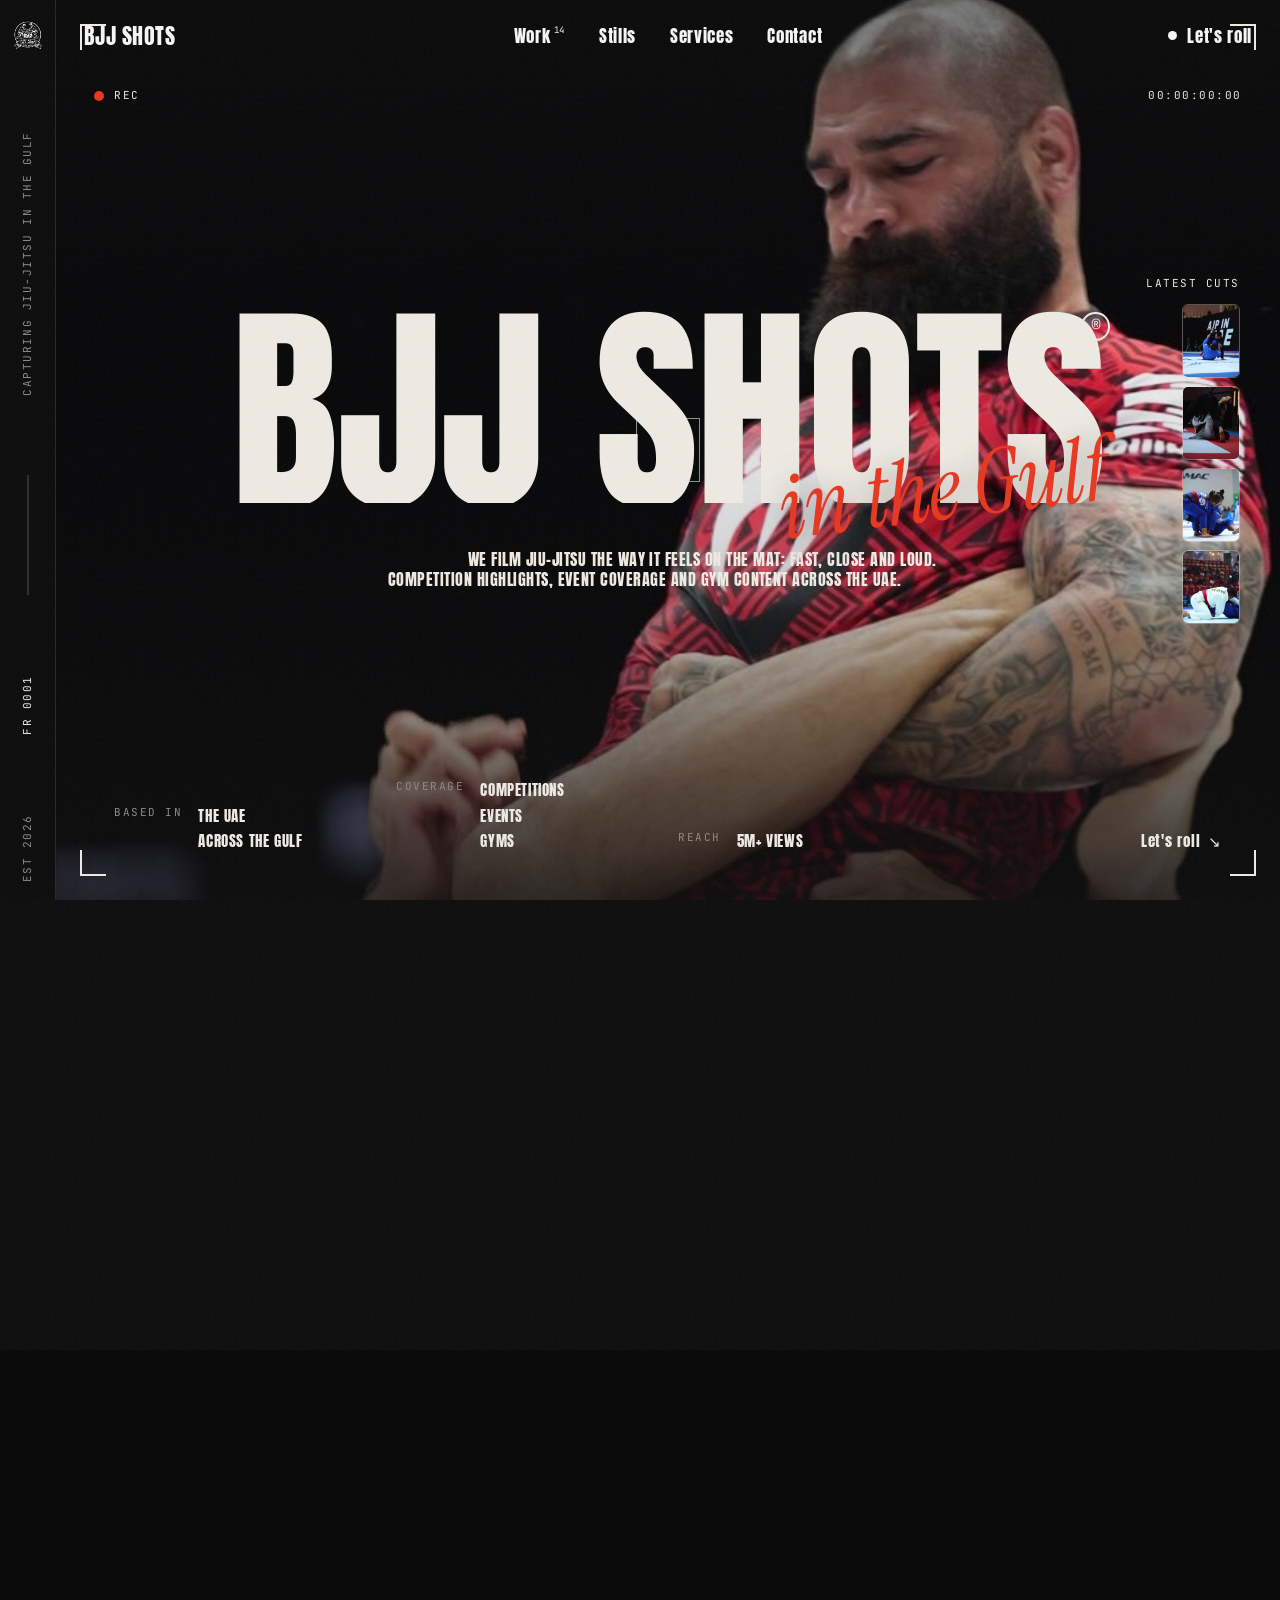
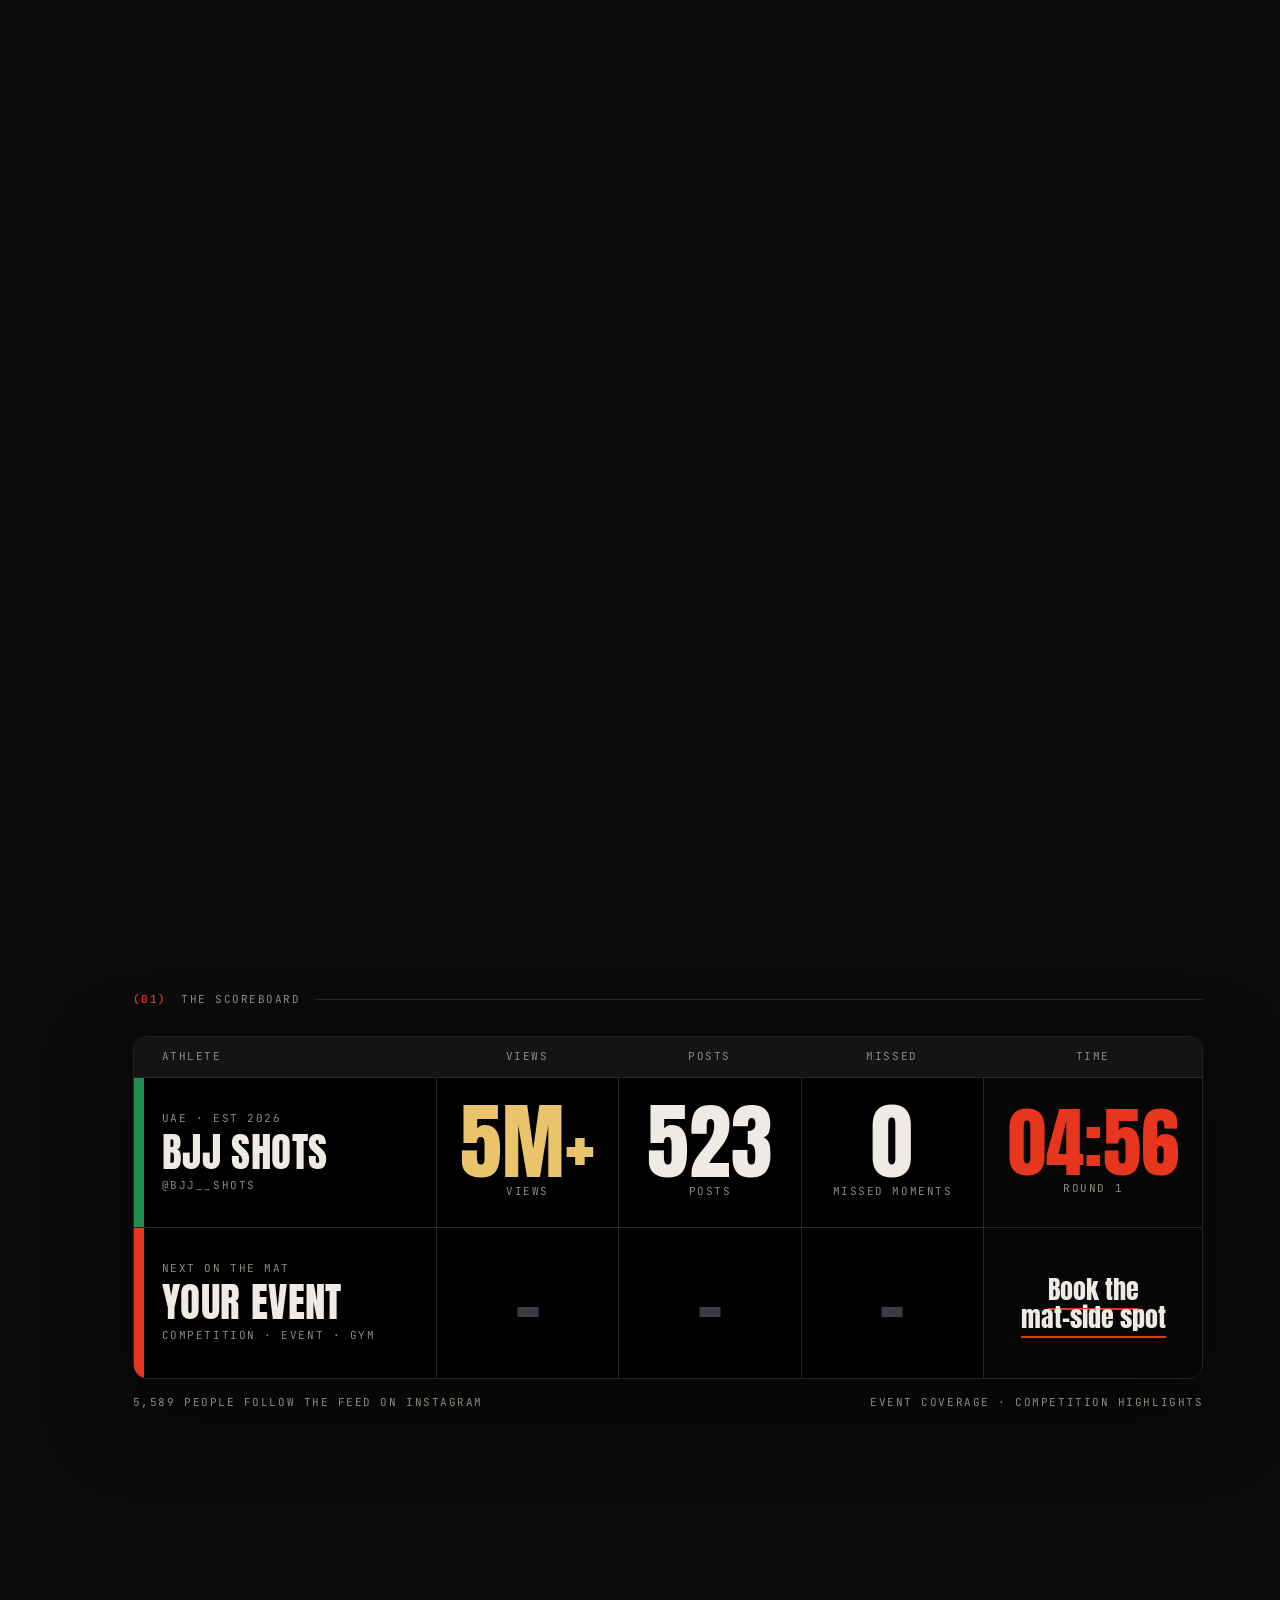
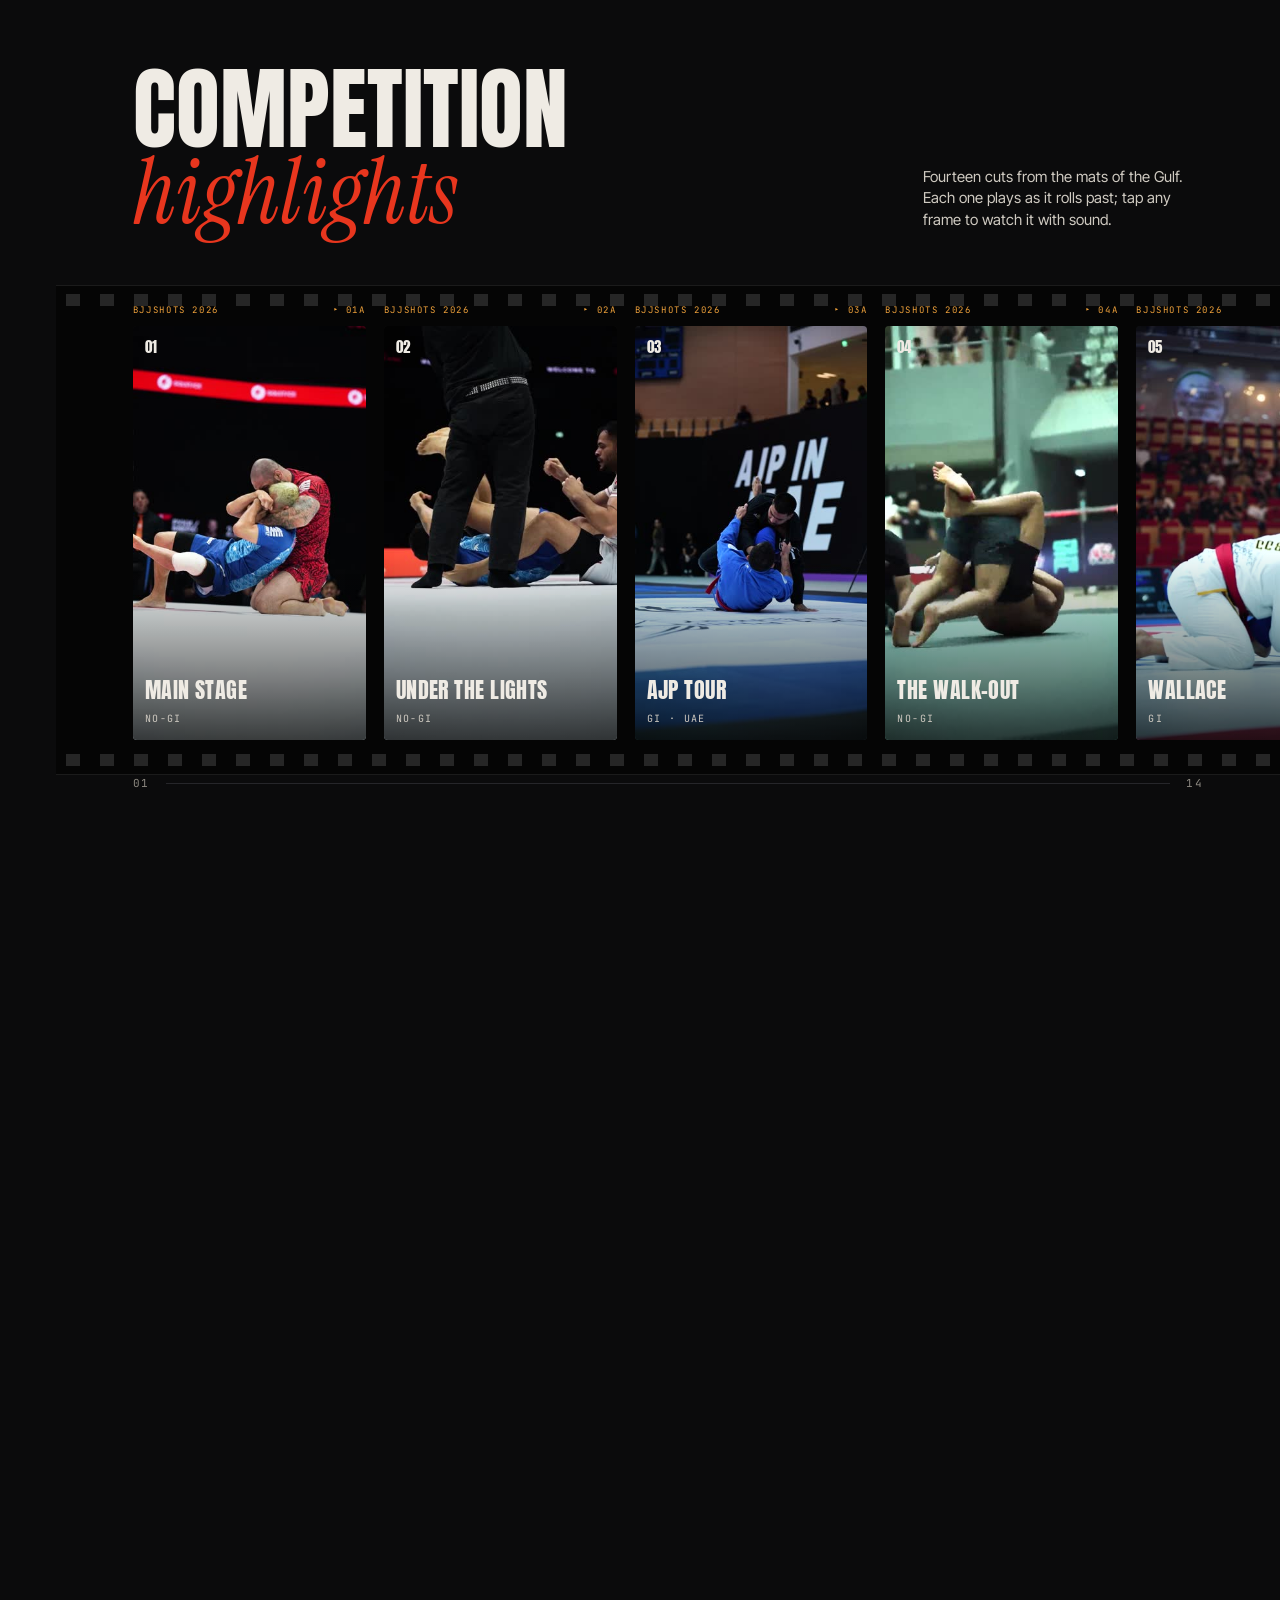
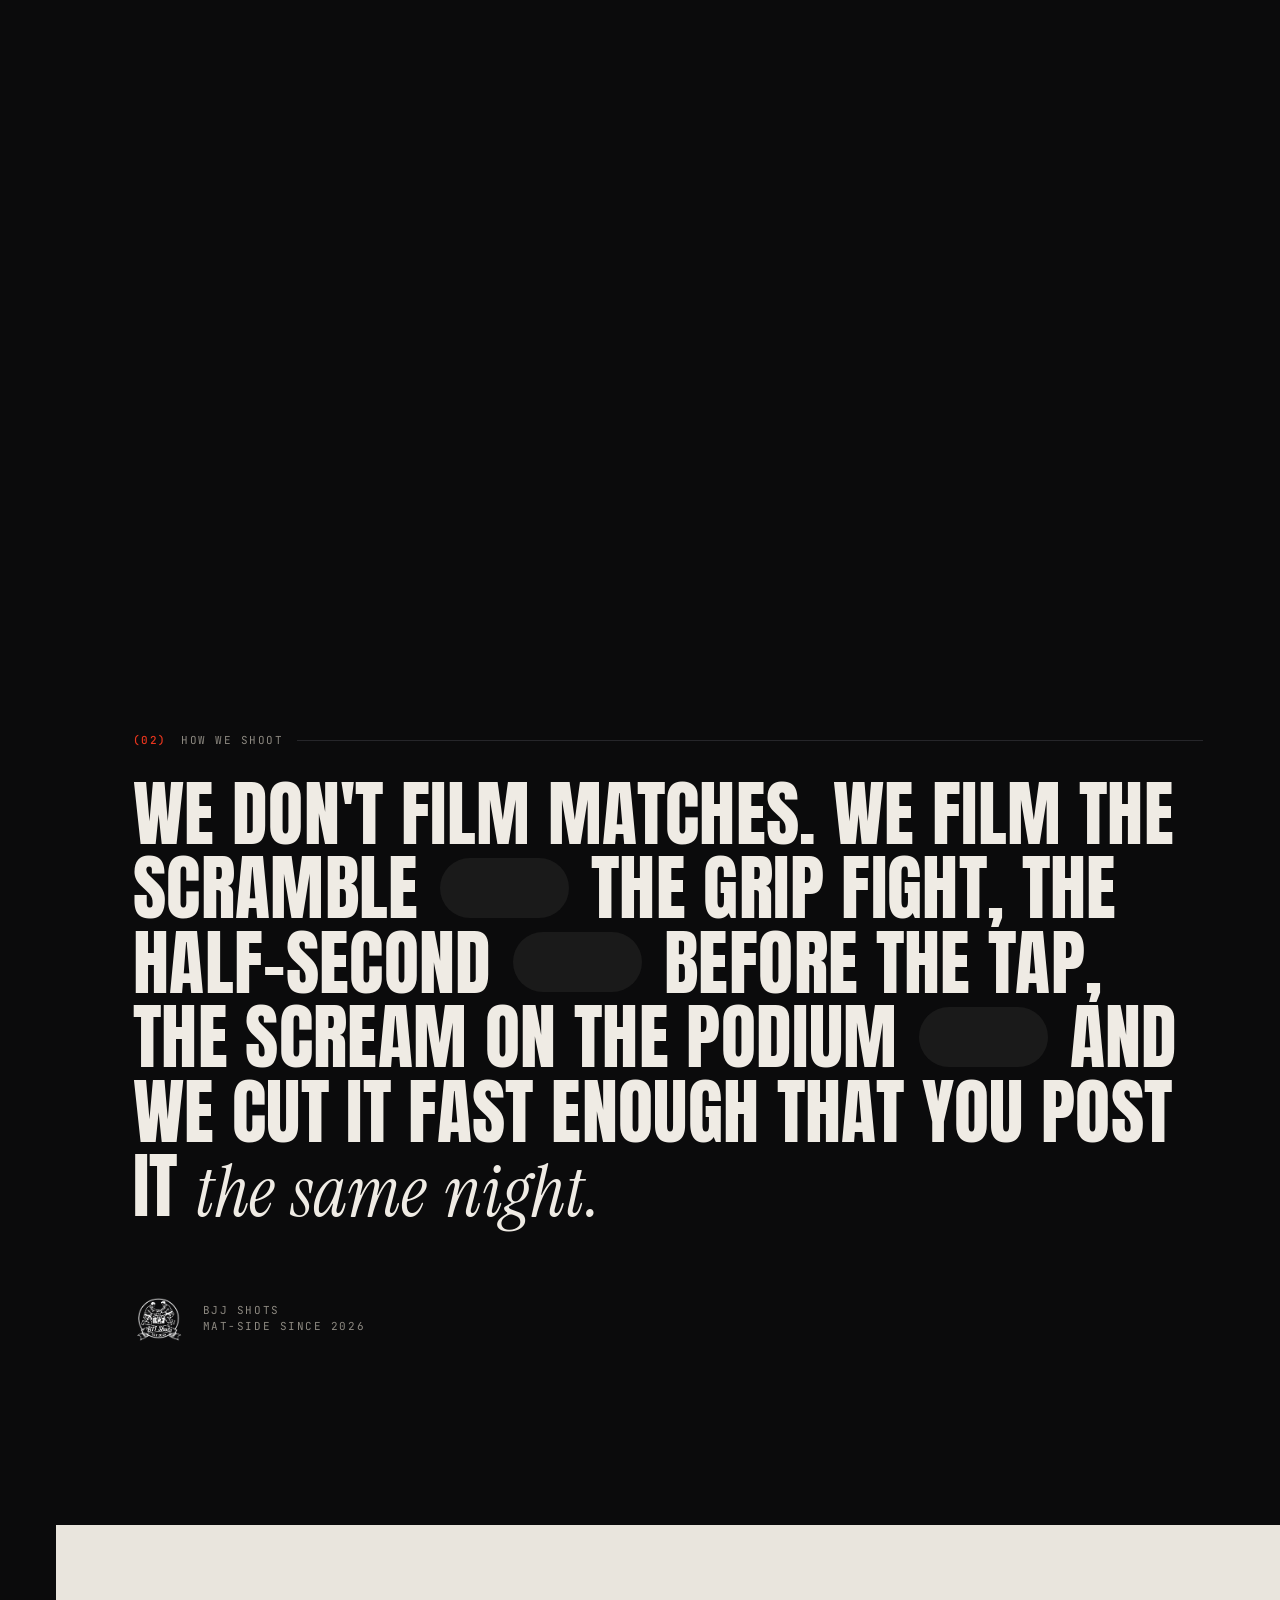
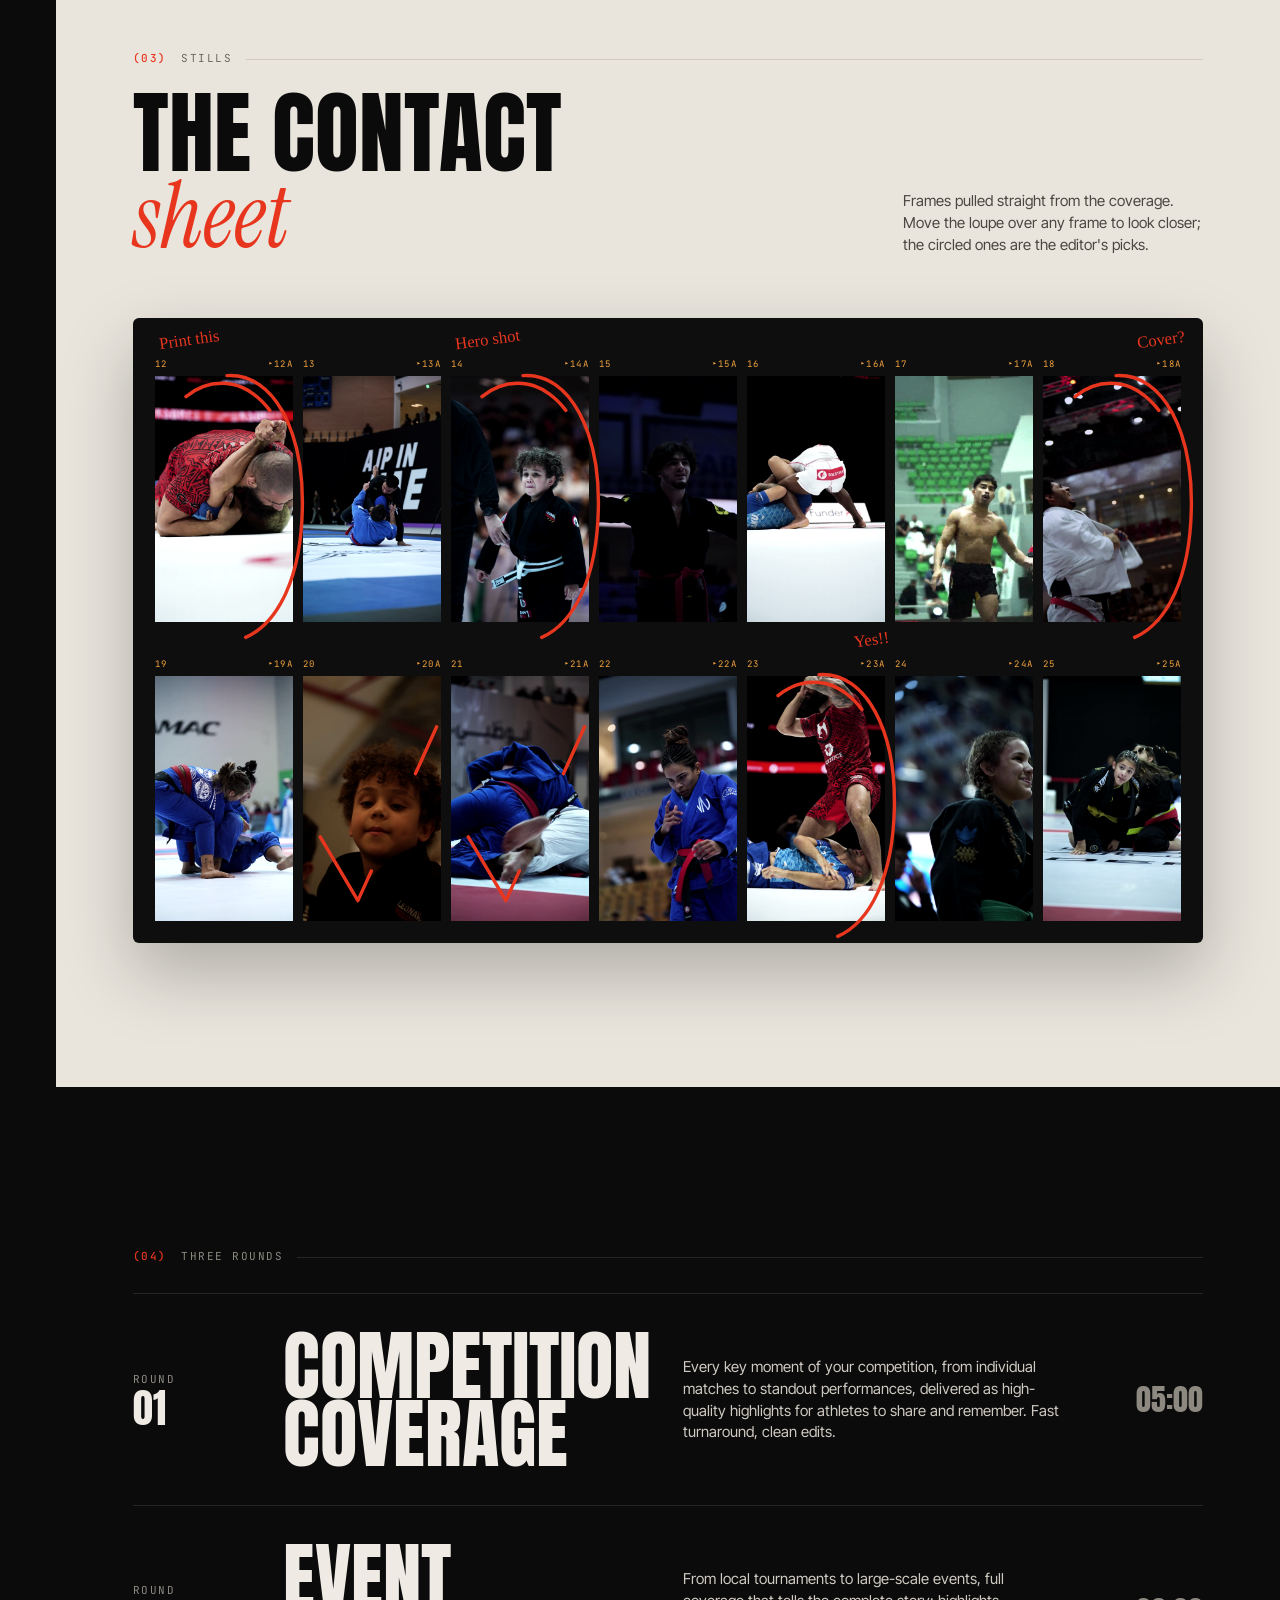
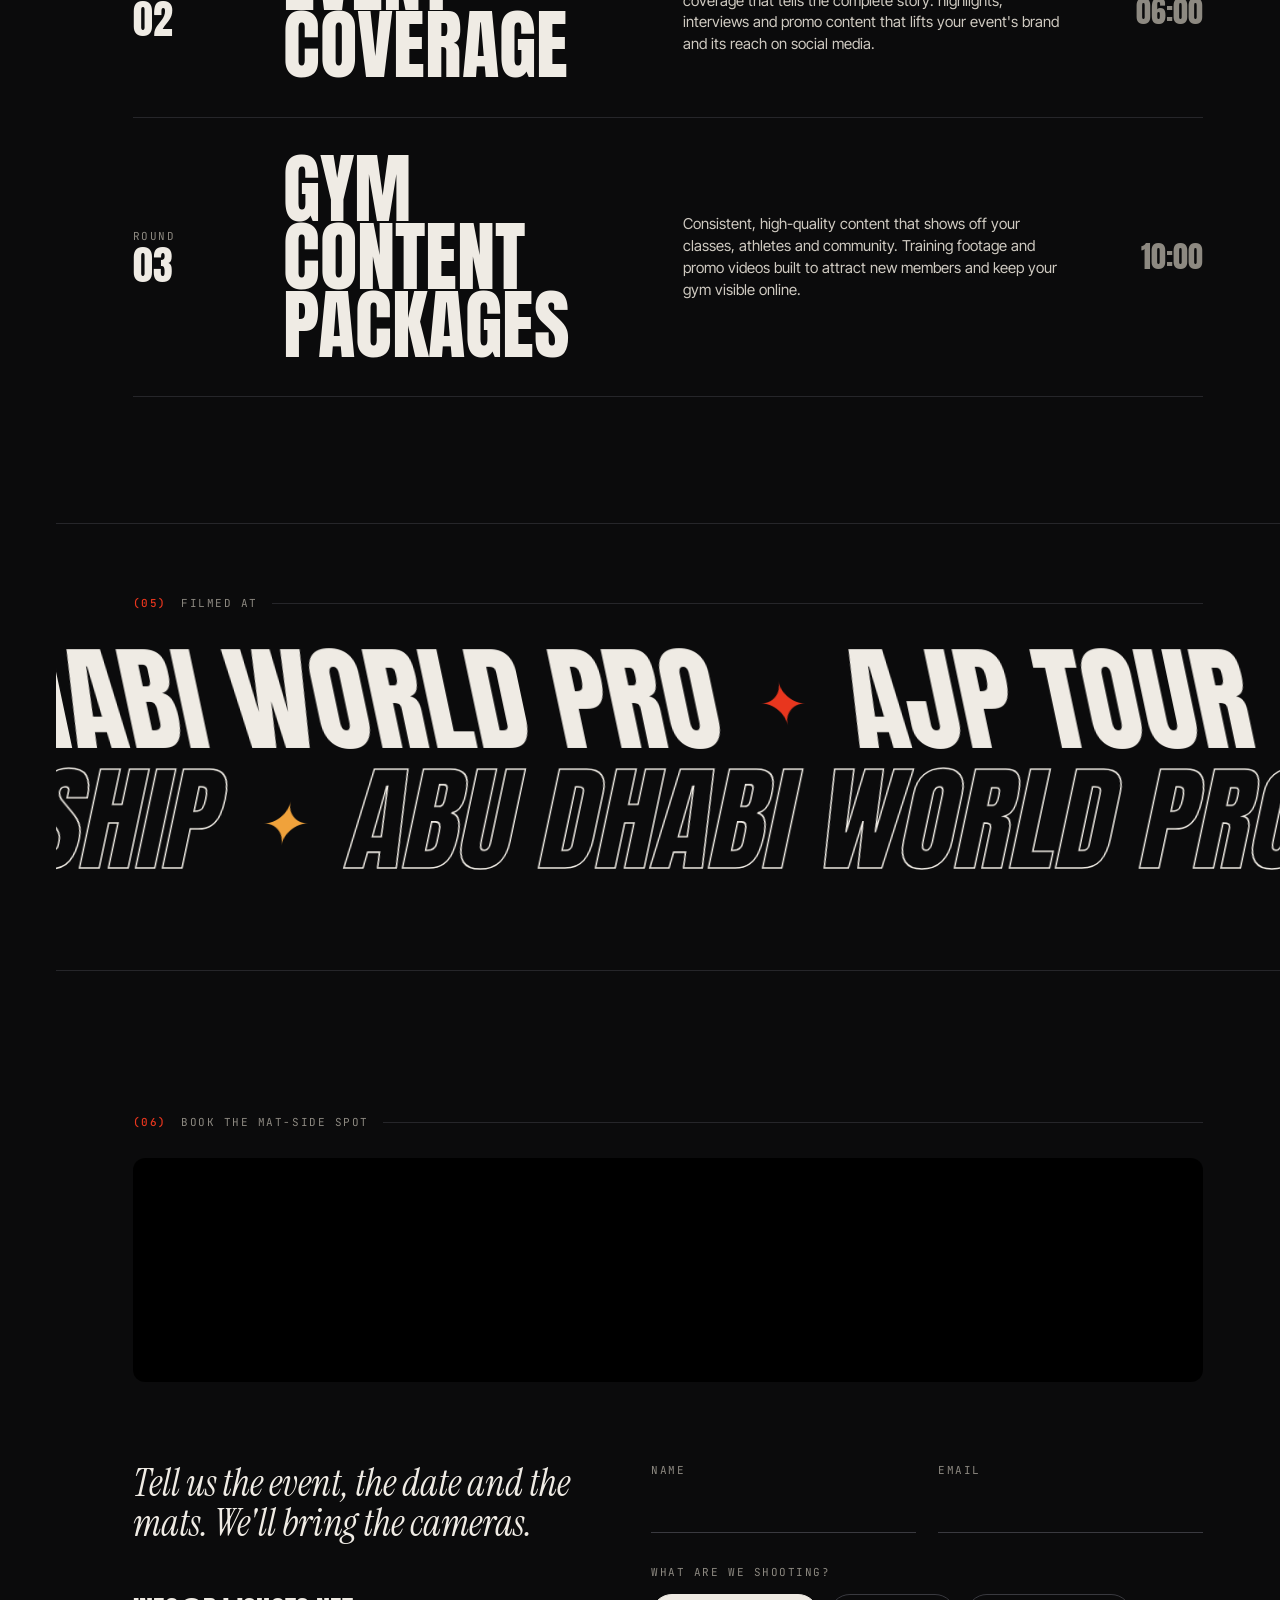
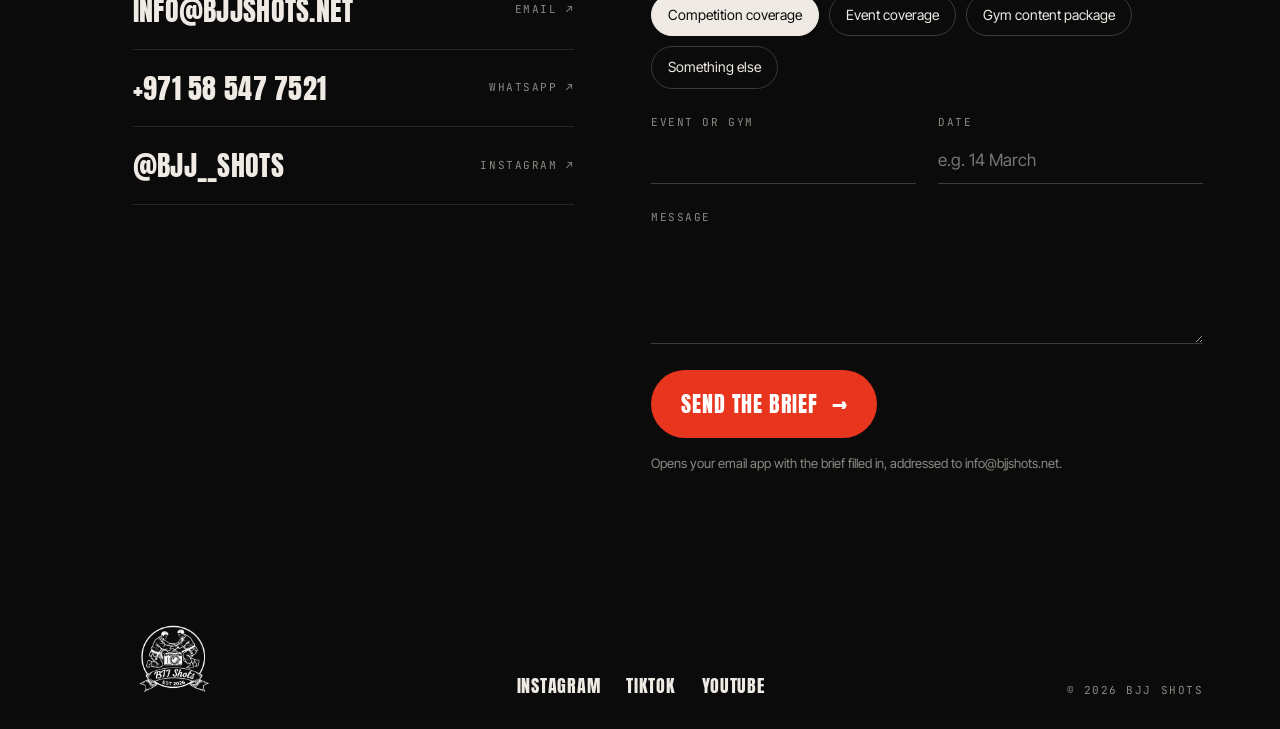
==== index.html @ 833c281d "BJJ Shots site" ====
<!doctype html>
<html lang="en">
<head>
<meta charset="utf-8">
<meta name="viewport" content="width=device-width, initial-scale=1">
<title>BJJ Shots | Jiu-Jitsu Film & Photo in the Gulf</title>
<meta name="description" content="BJJ Shots films and photographs Jiu-Jitsu across the Gulf: competition highlights, event coverage and gym content, cut fast and built for the feed.">
<link rel="icon" href="logo.png">
<link rel="preconnect" href="https://fonts.googleapis.com">
<link rel="preconnect" href="https://fonts.gstatic.com" crossorigin>
<link href="https://fonts.googleapis.com/css2?family=Anton&family=Instrument+Serif:ital@0;1&family=Inter+Tight:wght@400;500;600&family=JetBrains+Mono:wght@400;500&family=Permanent+Marker&display=swap" rel="stylesheet">
<link rel="preload" as="image" href="media/hero-wide.jpg">
<style>
:root{
  --ink:#0B0B0C; --ink2:#141416; --line:#26262A; --paper:#EFEBE4; --mute:#8D8981;
  --red:#E8361E; --edge:#F0A23B; --gold:#E9C46A;
  --display:'Anton',Impact,sans-serif; --serif:'Instrument Serif',Georgia,serif;
  --body:'Inter Tight',system-ui,sans-serif; --mono:'JetBrains Mono',ui-monospace,monospace; --marker:'Permanent Marker',cursive;
  --rail:56px;
}
*{box-sizing:border-box;margin:0;padding:0}
html{background:var(--ink);color:var(--paper);-webkit-text-size-adjust:100%}
body{font-family:var(--body);background:var(--ink);overflow-x:hidden;line-height:1.45}
a{color:inherit;text-decoration:none}
button{font:inherit;color:inherit;background:none;border:0;cursor:pointer;text-align:left}
img,video{display:block;max-width:100%}
::selection{background:var(--red);color:#fff}
.mono{font-family:var(--mono);font-size:11px;letter-spacing:.14em;text-transform:uppercase}

/* ---------- loader: an aperture opening ---------- */
#loader{position:fixed;inset:0;z-index:100;background:var(--ink);display:grid;place-items:center;pointer-events:none}
#loader .iris{width:120px;height:120px}
#loader .iris path{fill:none;stroke:var(--paper);stroke-width:1.4}
#loader .count{position:absolute;bottom:32px;left:32px;font-family:var(--display);font-size:clamp(64px,12vw,160px);line-height:.8}
#loader .lbl{position:absolute;bottom:40px;right:32px}
#loader.open{clip-path:circle(0% at 50% 50%);transition:clip-path 1s cubic-bezier(.7,0,.2,1) .1s}
#loader.gone{display:none}

/* ---------- chrome: grain, rail, nav, cursor ---------- */
.grain{position:fixed;inset:-50%;z-index:90;pointer-events:none;opacity:.07;
  background-image:url("data:image/svg+xml,%3Csvg xmlns='http://www.w3.org/2000/svg' width='160' height='160'%3E%3Cfilter id='n'%3E%3CfeTurbulence type='fractalNoise' baseFrequency='.9' numOctaves='3' stitchTiles='stitch'/%3E%3C/filter%3E%3Crect width='100%25' height='100%25' filter='url(%23n)'/%3E%3C/svg%3E");
  animation:grain 1s steps(6) infinite}
@keyframes grain{0%{transform:translate(0,0)}20%{transform:translate(-4%,3%)}40%{transform:translate(3%,-5%)}60%{transform:translate(-6%,-2%)}80%{transform:translate(5%,4%)}100%{transform:translate(0,0)}}
.rail{position:fixed;left:0;top:0;bottom:0;width:var(--rail);z-index:60;border-right:1px solid rgba(239,235,228,.12);background:rgba(11,11,12,.55);backdrop-filter:blur(10px);-webkit-backdrop-filter:blur(10px);display:flex;flex-direction:column;align-items:center;justify-content:space-between;padding:18px 0}
.rail .mark{width:34px;height:34px}
.rail .vert{writing-mode:vertical-rl;transform:rotate(180deg);white-space:nowrap;color:var(--mute)}
.rail .meter{width:2px;height:120px;background:rgba(239,235,228,.15);position:relative;overflow:hidden}
.rail .meter i{position:absolute;left:0;top:0;width:100%;height:100%;background:var(--red);transform-origin:top;transform:scaleY(0)}
.rail .fr{color:var(--paper)}
.nav{position:fixed;top:0;left:var(--rail);right:0;z-index:55;display:grid;grid-template-columns:1fr auto 1fr;align-items:center;padding:20px 28px;mix-blend-mode:difference;color:#fff}
.nav .brand{display:flex;align-items:center;gap:10px;font-family:var(--display);font-size:22px;letter-spacing:.02em}
.nav .links{display:flex;gap:34px}
.nav .links a{font-family:var(--display);font-size:17px;letter-spacing:.04em;position:relative}
.nav .links a sup{font-family:var(--mono);font-size:9px;color:#fff;margin-left:3px;vertical-align:top}
.nav .links a::after{content:"";position:absolute;left:0;right:0;bottom:-3px;height:2px;background:#fff;transform:scaleX(0);transform-origin:right;transition:transform .35s cubic-bezier(.7,0,.2,1)}
.nav .links a:hover::after{transform:scaleX(1);transform-origin:left}
.nav .cta{justify-self:end;font-family:var(--display);font-size:17px;letter-spacing:.04em;display:flex;align-items:center;gap:10px}
.nav .cta b{width:9px;height:9px;border-radius:50%;background:#fff;animation:blink 1.2s steps(2) infinite}
@keyframes blink{50%{opacity:0}}
.cursor{position:fixed;left:0;top:0;z-index:95;pointer-events:none;width:14px;height:14px;margin:-7px 0 0 -7px;border:1.5px solid #fff;border-radius:50%;mix-blend-mode:difference;transition:width .25s,height .25s,margin .25s,background .25s,opacity .2s;display:grid;place-items:center}
.cursor span{font-family:var(--mono);font-size:10px;letter-spacing:.12em;color:#000;opacity:0;transition:opacity .2s}
.cursor.play{width:84px;height:84px;margin:-42px 0 0 -42px;background:#fff}
.cursor.play span{opacity:1}
.cursor.hide,.cursor.idle{opacity:0}
@media (pointer:coarse){.cursor{display:none}}

main{padding-left:var(--rail)}
section{position:relative}

/* ---------- 1. hero: full frame that finds its 9:16 shape ---------- */
#hero{height:270vh}
.pin{position:sticky;top:0;height:100vh;height:100svh;overflow:hidden}
.hero-media{position:absolute;inset:0;will-change:clip-path;background:#000}
.hero-media video,.hero-media img{position:absolute;inset:0;width:100%;height:100%;object-fit:cover}
.hero-media .poster{transition:opacity .6s}
.hero-media .tall{opacity:0}
.hero-media .shade{position:absolute;inset:0;background:linear-gradient(180deg,rgba(11,11,12,.55) 0%,rgba(11,11,12,.05) 35%,rgba(11,11,12,.15) 60%,rgba(11,11,12,.85) 100%)}
.hud{position:absolute;pointer-events:none;z-index:4;top:24px;left:24px;right:24px;bottom:24px}
.hud i{position:absolute;width:26px;height:26px;border:0 solid var(--paper)}
.hud i:nth-child(1){left:0;top:0;border-left-width:2px;border-top-width:2px}
.hud i:nth-child(2){right:0;top:0;border-right-width:2px;border-top-width:2px}
.hud i:nth-child(3){left:0;bottom:0;border-left-width:2px;border-bottom-width:2px}
.hud i:nth-child(4){right:0;bottom:0;border-right-width:2px;border-bottom-width:2px}
.hud .rec{position:absolute;left:14px;top:64px;display:flex;gap:10px;align-items:center;color:var(--paper)}
.hud .rec b{width:10px;height:10px;border-radius:50%;background:var(--red);animation:blink 1s steps(2) infinite}
.hud .tc{position:absolute;right:14px;top:64px;color:var(--paper)}
.hud .ratio{position:absolute;right:14px;bottom:14px;color:var(--paper);opacity:0;transition:opacity .3s}
.hud .focus{position:absolute;left:50%;top:50%;width:64px;height:64px;margin:-32px 0 0 -32px;border:1.5px solid rgba(239,235,228,.6)}
.hud .focus::before,.hud .focus::after{content:"";position:absolute;background:rgba(239,235,228,.6)}
.hud .focus::before{left:50%;top:-10px;width:1.5px;height:10px}
.hud .focus::after{top:50%;left:-10px;height:1.5px;width:10px}
.hero-copy{position:absolute;inset:0;z-index:5;display:flex;flex-direction:column;justify-content:center;align-items:center;text-align:center;padding:0 28px;will-change:transform,opacity}
.wordmark{position:relative;font-family:var(--display);font-weight:400;font-size:clamp(84px,17.5vw,300px);line-height:.82;letter-spacing:-.005em;color:var(--paper);text-transform:uppercase;white-space:nowrap}
.wordmark .clip{display:inline-block;overflow:hidden;vertical-align:top;padding-top:.04em}
.wordmark .ch{display:inline-block;transform:translateY(105%)}
.wordmark .ch.in{transform:none;transition:transform 1s cubic-bezier(.2,.8,.1,1)}
.wordmark .reg{position:absolute;top:.08em;right:-.3em;font-family:var(--mono);font-size:.075em;border:2px solid currentColor;border-radius:50%;width:1.7em;height:1.7em;display:grid;place-items:center;letter-spacing:0}
.wordmark .script{position:absolute;right:-.04em;bottom:-.34em;font-family:var(--serif);font-style:italic;font-size:.4em;color:var(--red);letter-spacing:-.01em;text-transform:none;transform:rotate(-7deg);text-shadow:0 4px 30px rgba(0,0,0,.4);line-height:1;opacity:0;transition:opacity .8s 1s}
.wordmark.in .script{opacity:1}
.statement{max-width:560px;margin-top:3.6vw;font-family:var(--display);font-size:clamp(14px,1.25vw,19px);letter-spacing:.03em;line-height:1.25;text-transform:uppercase;text-align:left;text-indent:5em}
.hero-foot{position:absolute;left:58px;right:58px;bottom:48px;z-index:5;display:grid;grid-template-columns:repeat(4,1fr);align-items:end;gap:20px;will-change:opacity}
.hero-foot dl{display:grid;grid-template-columns:auto auto;gap:4px 16px;justify-content:start}
.hero-foot dt{color:var(--mute)}
.hero-foot dd{font-family:var(--display);font-size:15px;letter-spacing:.04em;text-transform:uppercase}
.hero-foot .roll{justify-self:end;font-family:var(--display);font-size:15px;letter-spacing:.05em;display:flex;gap:8px;align-items:center}
.cuts{position:absolute;right:40px;top:50%;transform:translateY(-50%);z-index:6;display:flex;flex-direction:column;gap:8px;will-change:opacity}
.cuts .mono{color:var(--paper);margin-bottom:4px;text-align:right}
.cuts button{width:58px;height:74px;border-radius:6px;overflow:hidden;border:1.5px solid rgba(239,235,228,.35);transition:transform .35s cubic-bezier(.2,.8,.1,1),border-color .3s;margin-left:auto}
.cuts button:hover{transform:translateX(-8px) scale(1.08);border-color:var(--paper)}
.cuts img{width:100%;height:100%;object-fit:cover}
.shape{position:absolute;inset:0;z-index:3;pointer-events:none;display:flex;align-items:center;justify-content:space-between;padding:0 4vw}
.shape .big{font-family:var(--display);font-size:clamp(60px,10vw,180px);line-height:.85;text-transform:uppercase;will-change:transform,opacity;opacity:0}
.shape .big em{font-family:var(--serif);font-style:italic;text-transform:none;color:var(--red);font-weight:400}
.shape-note{position:absolute;left:0;right:0;bottom:5vh;z-index:3;display:flex;justify-content:space-between;padding:0 4vw;opacity:0;pointer-events:none}
.shape-note p{max-width:290px;color:#CFCAC1;line-height:1.6}

/* ---------- 2. scoreboard ---------- */
#numbers{padding:18vh 6vw 16vh}
.kicker{display:flex;align-items:center;gap:14px;color:var(--mute);margin-bottom:28px}
.kicker b{color:var(--red);font-weight:500}
.kicker::after{content:"";flex:1;height:1px;background:var(--line)}
.board{border:1px solid var(--line);border-radius:14px;overflow:hidden;background:#000;box-shadow:0 30px 80px rgba(0,0,0,.5)}
.board .head,.board .row{display:grid;grid-template-columns:10px 1.6fr repeat(3,1fr) 1.2fr;align-items:stretch}
.board .head{background:var(--ink2);border-bottom:1px solid var(--line)}
.board .head span{padding:12px 18px;color:var(--mute)}
.board .row{border-bottom:1px solid var(--line);min-height:150px}
.board .row:last-child{border-bottom:0}
.board .strip{background:#1E8E4E}
.board .row.b .strip{background:var(--red)}
.board .name{padding:22px 18px;display:flex;flex-direction:column;justify-content:center;gap:6px}
.board .name strong{font-family:var(--display);font-weight:400;font-size:clamp(26px,3.2vw,48px);line-height:.95;text-transform:uppercase;letter-spacing:.01em}
.board .name small{color:var(--mute)}
.board .cell{border-left:1px solid var(--line);display:flex;flex-direction:column;justify-content:center;align-items:center;gap:4px;padding:16px 8px;text-align:center}
.board .cell .v{font-family:var(--display);font-size:clamp(48px,6.6vw,108px);line-height:.9;font-variant-numeric:tabular-nums}
.board .cell .v.pts{color:var(--gold)}
.board .cell small{color:var(--mute)}
.board .row.b .cell .v{color:#3A3A40}
.board .clock{border-left:1px solid var(--line);display:flex;flex-direction:column;justify-content:center;align-items:center;gap:4px;background:#060606}
.board .clock .t{font-family:var(--display);font-size:clamp(46px,6vw,100px);line-height:.9;color:var(--red);font-variant-numeric:tabular-nums}
.board .clock small{color:var(--mute)}
.board .row.b .clock .t{font-size:clamp(20px,2vw,30px);color:var(--paper);text-align:center;line-height:1.1}
.board .row.b .clock .t a{border-bottom:2px solid var(--red)}
.board-foot{display:flex;justify-content:space-between;gap:20px;margin-top:16px;color:var(--mute)}

/* ---------- 3. film strip ---------- */
#work{height:420vh}
#work .pin{display:flex;flex-direction:column;justify-content:center}
.work-head{padding:0 6vw;margin:4vh 0 6vh;display:flex;justify-content:space-between;align-items:end;gap:20px;z-index:2}
.work-head h2,.sel-head h2{font-family:var(--display);font-weight:400;font-size:clamp(46px,7vw,120px);line-height:.85;text-transform:uppercase}
.work-head h2 em,.sel-head h2 em{font-family:var(--serif);font-style:italic;text-transform:none;color:var(--red);font-weight:400}
.work-head p{max-width:280px;color:#CFCAC1;font-size:15px}
.film{position:relative;background:#050505;padding:40px 0 34px;border-top:1px solid #1b1b1b;border-bottom:1px solid #1b1b1b}
.film::before,.film::after{content:"";position:absolute;left:0;right:0;height:12px;background:repeating-linear-gradient(90deg,transparent 0 10px,#262626 10px 24px,transparent 24px 34px)}
.film::before{top:8px}.film::after{bottom:8px}
.track{display:flex;gap:18px;padding:0 6vw;will-change:transform;width:max-content}
.frame{position:relative;flex:none;width:calc(min(46vh,520px) * 9 / 16)}
@media (pointer:fine){.frame{cursor:none}}
.frame .shot{position:relative;display:block;aspect-ratio:9/16;border-radius:4px;overflow:hidden;background:#111;transition:transform .6s cubic-bezier(.2,.8,.1,1)}
.frame video,.frame img{position:absolute;inset:0;width:100%;height:100%;object-fit:cover}
.frame .shot::after{content:"";position:absolute;inset:0;background:linear-gradient(180deg,transparent 55%,rgba(0,0,0,.75));transition:opacity .4s}
.frame:hover .shot{transform:scale(1.035)}
.frame:hover .shot::after{opacity:.35}
.frame .edge{position:absolute;top:-22px;left:0;right:0;display:flex;justify-content:space-between;font-family:var(--mono);font-size:9px;letter-spacing:.18em;color:var(--edge)}
.frame .cap{position:absolute;left:12px;right:12px;bottom:12px;z-index:2;display:block}
.frame .cap b{display:block;font-family:var(--display);font-weight:400;font-size:22px;line-height:1;text-transform:uppercase;letter-spacing:.02em;margin-bottom:4px}
.frame .cap .mono{color:#CFCAC1;font-size:10px}
.frame .no{position:absolute;top:10px;left:12px;z-index:2;font-family:var(--display);font-size:15px;color:var(--paper)}
.frame.endcard .shot{display:flex;flex-direction:column;justify-content:space-between;padding:20px;background:var(--red)}
.frame.endcard .shot::after{display:none}
.frame.endcard b{font-family:var(--display);font-weight:400;font-size:40px;line-height:.92;text-transform:uppercase;color:#fff}
.work-meter{position:absolute;left:6vw;right:6vw;bottom:7vh;display:flex;align-items:center;gap:16px;color:var(--mute)}
.work-meter .bar{flex:1;height:1px;background:var(--line);position:relative}
.work-meter .bar i{position:absolute;left:0;top:-1px;height:3px;width:100%;background:var(--paper);transform-origin:left;transform:scaleX(0)}

/* ---------- 4. manifesto with inline clips ---------- */
#manifesto{padding:22vh 6vw 20vh}
.mani{font-family:var(--display);font-size:clamp(38px,5.6vw,96px);line-height:1.04;text-transform:uppercase;letter-spacing:.005em;max-width:1500px}
.mani .w{opacity:.14;transition:opacity .35s}
.mani .w.on{opacity:1}
.mani .w.red.on{color:var(--red)}
.mani .w.it{font-family:var(--serif);font-style:italic;text-transform:none;letter-spacing:0}
.mani .pill{display:inline-block;vertical-align:middle;width:1.8em;height:.84em;border-radius:999px;overflow:hidden;margin:0 .06em;position:relative;top:-.06em;transform:scaleX(.15);opacity:.2;transition:transform .7s cubic-bezier(.2,.8,.1,1),opacity .4s;background:#1a1a1a}
.mani .pill.on{transform:none;opacity:1}
.mani .pill video{width:100%;height:100%;object-fit:cover}
.sig{display:flex;gap:18px;align-items:center;margin-top:7vh;color:var(--mute)}
.sig img{width:52px;height:52px}

/* ---------- 5. contact sheet ---------- */
#selects{padding:14vh 6vw 16vh;background:#E9E5DD;color:var(--ink)}
#selects .kicker{color:#6B675F}
#selects .kicker::after{background:#CFC9BE}
.sel-head{display:flex;justify-content:space-between;align-items:end;gap:30px;margin-bottom:7vh}
.sel-head p{max-width:300px;font-size:15px;color:#4A4741}
.sheet{background:#0E0E0F;padding:40px 22px 22px;border-radius:6px;box-shadow:0 30px 70px rgba(0,0,0,.25);display:grid;grid-template-columns:repeat(7,1fr);gap:36px 10px;position:relative}
.sheet .cell{position:relative}
.sheet .cell .num{display:flex;justify-content:space-between;font-family:var(--mono);font-size:9px;letter-spacing:.14em;color:var(--edge);margin-bottom:5px}
.sheet .ph{position:relative;aspect-ratio:9/16;overflow:hidden;background:#222}
@media (pointer:fine){.sheet .ph{cursor:none}}
.sheet .ph img{width:100%;height:100%;object-fit:cover;filter:grayscale(.2) contrast(1.05);transition:filter .4s}
.sheet .ph:hover img{filter:none}
.sheet svg.mk{position:absolute;left:-12%;top:2%;width:124%;height:110%;pointer-events:none;overflow:visible;z-index:2}
.sheet svg.mk path{fill:none;stroke:var(--red);stroke-width:3.4;stroke-linecap:round;stroke-linejoin:round;vector-effect:non-scaling-stroke}
.sheet .note{position:absolute;z-index:3;top:-30px;font-family:var(--marker);color:var(--red);font-size:clamp(14px,1.3vw,21px);white-space:nowrap;transform:rotate(-8deg);opacity:0;transition:opacity .5s 1.2s}
.sheet.drawn .note{opacity:1}
.loupe{position:fixed;left:0;top:0;width:210px;height:210px;margin:-105px 0 0 -105px;border-radius:50%;z-index:80;pointer-events:none;border:3px solid #fff;box-shadow:0 20px 50px rgba(0,0,0,.45),inset 0 0 0 1px rgba(0,0,0,.4);background-repeat:no-repeat;background-color:#111;opacity:0;scale:.6;transition:opacity .2s,scale .25s cubic-bezier(.2,.8,.1,1)}
.loupe.on{opacity:1;scale:1}
.loupe::after{content:"3.2×";position:absolute;right:20px;bottom:26px;font-family:var(--mono);font-size:10px;color:#fff;background:rgba(0,0,0,.55);padding:2px 5px;border-radius:3px}
@media (pointer:coarse){.loupe{display:none}}

/* ---------- 6. services as rounds ---------- */
#services{padding:18vh 6vw 14vh}
.rounds{border-top:1px solid var(--line)}
.round{display:grid;grid-template-columns:120px 1fr 380px 110px;gap:30px;align-items:center;padding:4.2vh 0;border-bottom:1px solid var(--line);position:relative}
@media (pointer:fine){.round{cursor:none}}
.round .rd{color:var(--mute)}
.round .rd b{display:block;font-family:var(--display);font-size:40px;color:var(--paper);letter-spacing:0;font-weight:400;line-height:1}
.round h3{font-family:var(--display);font-size:clamp(40px,6vw,104px);line-height:.88;text-transform:uppercase;font-weight:400;transition:transform .5s cubic-bezier(.2,.8,.1,1),color .3s}
.round:hover h3{transform:translateX(18px);color:var(--red)}
.round p{color:#CFCAC1;font-size:15px}
.round .tm{font-family:var(--display);font-size:30px;text-align:right;color:var(--mute);font-variant-numeric:tabular-nums}
.round:hover .tm{color:var(--paper)}
.peek{position:fixed;left:0;top:0;width:200px;aspect-ratio:9/16;margin:-178px 0 0 -100px;border-radius:10px;overflow:hidden;z-index:70;pointer-events:none;opacity:0;scale:.4;rotate:-8deg;transition:opacity .3s,scale .45s cubic-bezier(.2,.8,.1,1),rotate .45s;box-shadow:0 30px 60px rgba(0,0,0,.5);background:#111}
.peek.on{opacity:1;scale:1;rotate:-4deg}
.peek video{width:100%;height:100%;object-fit:cover}

/* ---------- 7. filmed-at band ---------- */
#events{padding:8vh 0 10vh;overflow:hidden;border-top:1px solid var(--line);border-bottom:1px solid var(--line)}
#events .kicker{padding:0 6vw}
.band{display:flex;white-space:nowrap;will-change:transform;width:max-content}
.band span{font-family:var(--display);font-size:clamp(54px,9vw,150px);line-height:1.04;text-transform:uppercase;padding-right:.35em;display:flex;align-items:center;gap:.35em}
.band span i{font-style:normal;color:var(--red);font-size:.5em}
.band.out span{color:transparent;-webkit-text-stroke:1.5px var(--paper)}
.band.out span i{-webkit-text-stroke:0;color:var(--edge)}

/* ---------- 8. contact ---------- */
#contact{padding:16vh 6vw 6vh}
.knock{position:relative;overflow:hidden;border-radius:12px;isolation:isolate;background:#000}
.knock video{position:absolute;inset:0;width:100%;height:100%;object-fit:cover;z-index:0}
.knock h2{position:relative;z-index:1;background:var(--ink);color:#fff;mix-blend-mode:multiply;font-family:var(--display);font-weight:400;font-size:clamp(90px,19vw,340px);line-height:.82;text-transform:uppercase;letter-spacing:-.01em;padding:.07em 0 .03em;text-align:center;white-space:nowrap}
.contact-grid{display:grid;grid-template-columns:1fr 1.25fr;gap:6vw;margin-top:9vh}
.direct h3{font-family:var(--serif);font-style:italic;font-size:clamp(30px,3vw,46px);line-height:1.05;font-weight:400;margin-bottom:28px}
.direct a.line{display:flex;justify-content:space-between;align-items:center;gap:12px;padding:18px 0;border-bottom:1px solid var(--line);font-family:var(--display);font-size:clamp(22px,2.2vw,34px);text-transform:uppercase;letter-spacing:.01em;transition:color .3s,padding .4s cubic-bezier(.2,.8,.1,1)}
.direct a.line small{font-family:var(--mono);font-size:11px;letter-spacing:.14em;color:var(--mute);white-space:nowrap}
.direct a.line:hover{color:var(--red);padding-left:12px}
form.brief{display:grid;grid-template-columns:1fr 1fr;gap:26px 22px}
.brief label.f{display:flex;flex-direction:column;gap:8px}
.brief .full{grid-column:1/-1}
.brief .mono{color:var(--mute)}
.brief input:not([type=radio]),.brief textarea{font:inherit;font-size:17px;color:var(--paper);background:transparent;border:0;border-bottom:1px solid #3A3A40;padding:10px 0;outline:none;border-radius:0;transition:border-color .3s;width:100%}
.brief textarea{min-height:110px;resize:vertical}
.brief input:focus,.brief textarea:focus{border-color:var(--red)}
.chips{display:flex;flex-wrap:wrap;gap:10px;margin-top:12px}
.chips label{position:relative}
.chips input{position:absolute;opacity:0;pointer-events:none}
.chips span{display:inline-block;padding:10px 16px;border:1px solid #3A3A40;border-radius:999px;font-size:14px;cursor:pointer;transition:all .25s}
.chips input:checked+span{background:var(--paper);color:var(--ink);border-color:var(--paper)}
.chips input:focus-visible+span{outline:2px solid var(--red);outline-offset:2px}
.send{grid-column:1/-1;justify-self:start;display:flex;align-items:center;gap:14px;background:var(--red);color:#fff;font-family:var(--display);font-size:22px;letter-spacing:.04em;text-transform:uppercase;padding:18px 30px;border-radius:999px;transition:transform .3s cubic-bezier(.2,.8,.1,1)}
.send:hover{transform:scale(1.04) rotate(-1.5deg)}
.formnote{grid-column:1/-1;color:var(--mute);font-size:13px;margin-top:-10px}
footer{display:grid;grid-template-columns:auto 1fr auto;gap:30px;align-items:end;padding:10vh 6vw 30px;color:var(--mute)}
footer img{width:82px;height:82px}
footer .soc{display:flex;gap:26px;justify-content:center}
footer .soc a{font-family:var(--display);font-size:18px;color:var(--paper);letter-spacing:.04em;text-transform:uppercase}
footer .soc a:hover{color:var(--red)}

/* ---------- lightbox ---------- */
.lb{position:fixed;inset:0;z-index:85;background:rgba(5,5,6,.94);display:grid;place-items:center;opacity:0;pointer-events:none;transition:opacity .35s}
.lb.on{opacity:1;pointer-events:auto}
.lb .box{position:relative;height:min(86vh,980px);aspect-ratio:9/16;max-width:92vw;transform:scale(.92);transition:transform .5s cubic-bezier(.2,.8,.1,1)}
.lb.on .box{transform:none}
.lb video{width:100%;height:100%;object-fit:contain;background:#000;border-radius:8px}
.lb .x{position:fixed;top:22px;right:26px;font-family:var(--display);font-size:20px;letter-spacing:.06em;display:flex;align-items:center;gap:10px;z-index:2;cursor:pointer}
.lb .x b{display:grid;place-items:center;width:42px;height:42px;border:1.5px solid var(--paper);border-radius:50%;font-family:var(--body);font-weight:400;font-size:22px}
.lb .t{position:fixed;left:calc(var(--rail) + 26px);bottom:24px;font-family:var(--display);font-size:clamp(30px,4vw,64px);text-transform:uppercase;line-height:.9}
.lb .t small{display:block;margin-bottom:8px}
.lb.on ~ .cursor{opacity:0}

/* ---------- reveal helper ---------- */
.rv{opacity:0;transform:translateY(40px);transition:opacity .9s,transform 1s cubic-bezier(.2,.8,.1,1)}
.rv.in{opacity:1;transform:none}

/* ---------- responsive ---------- */
@media (max-width:1100px){
  .round{grid-template-columns:90px 1fr 90px}
  .round p{grid-column:2/3}
  .sheet{grid-template-columns:repeat(5,1fr)}
  .sheet .cell:nth-child(n+11){display:none}
}
@media (max-width:760px){
  :root{--rail:0px}
  .rail{display:none}
  .nav{grid-template-columns:1fr auto;padding:16px}
  .nav .links{display:none}
  .hud .rec,.hud .tc{top:14px}
  .hero-media .shade{background:linear-gradient(180deg,rgba(11,11,12,.6) 0%,rgba(11,11,12,.1) 30%,rgba(11,11,12,.25) 60%,rgba(11,11,12,.92) 100%)}
  .wordmark{font-size:22vw}
  .wordmark .reg{display:none}
  .wordmark .script{font-size:.36em;bottom:-.42em}
  .statement{font-size:14px;text-indent:3em;margin-top:56px}
  .hero-foot{grid-template-columns:1fr 1fr;left:30px;right:30px;bottom:36px;gap:14px}
  .hero-foot dl:nth-child(2),.hero-foot dl:nth-child(3){display:none}
  .cuts{top:auto;bottom:150px;right:30px;transform:none;flex-direction:row}
  .cuts .mono{display:none}
  .cuts button{width:44px;height:58px}
  .shape{flex-direction:column;justify-content:space-between;align-items:stretch;padding:8vh 18px 6vh}
  .shape .big{font-size:15vw}
  .shape-note{display:none}
  #numbers{padding:12vh 16px}
  .board .head{display:none}
  .board .row{grid-template-columns:8px 1fr 1fr 1fr}
  .board .strip{grid-row:span 3}
  .board .name{grid-column:2/5}
  .board .cell{border-left:0;border-top:1px solid var(--line)}
  .board .cell + .cell{border-left:1px solid var(--line)}
  .board .cell .v{font-size:44px}
  .board .clock{grid-column:2/5;border-left:0;border-top:1px solid var(--line);padding:16px}
  .board .row.b .cell{display:none}
  .board-foot{flex-direction:column;gap:6px}
  .work-head{padding:0 16px;margin:0 0 5vh;flex-direction:column;align-items:start;gap:12px}
  .work-head p{font-size:14px}
  .frame{width:calc(44vh * 9 / 16)}
  .work-meter{left:16px;right:16px;bottom:6vh}
  #manifesto{padding:14vh 16px}
  #selects{padding:12vh 16px}
  .sel-head{flex-direction:column;align-items:start}
  .sheet{grid-template-columns:repeat(3,1fr);padding:30px 12px 16px;gap:30px 8px}
  .sheet .cell:nth-child(n+10){display:none}
  #services{padding:12vh 16px}
  .round{grid-template-columns:1fr auto;gap:10px 16px}
  .round h3{grid-column:1/-1;font-size:12.5vw}
  .round p{grid-column:1/-1}
  .round .tm{grid-row:1;grid-column:2}
  #contact{padding:12vh 16px 4vh}
  .knock h2{font-size:22vw}
  .contact-grid{grid-template-columns:1fr}
  form.brief{grid-template-columns:1fr}
  footer{grid-template-columns:1fr;padding:8vh 16px 24px;justify-items:start}
  footer .soc{justify-content:start}
  .lb .t{left:16px;font-size:30px}
}
@media (prefers-reduced-motion:reduce){.grain{animation:none}}
</style>
</head>
<body>

<div id="loader" aria-hidden="true">
  <svg class="iris" viewBox="-50 -50 100 100">
    <circle r="46" fill="none" stroke="#EFEBE4" stroke-width="1.4"/>
    <g id="blades"></g>
  </svg>
  <div class="count" id="lcount">00</div>
  <div class="lbl mono">Racking focus</div>
</div>

<div class="grain" aria-hidden="true"></div>
<div class="loupe" aria-hidden="true"></div>
<div class="peek" aria-hidden="true"><video muted loop playsinline preload="none"></video></div>

<aside class="rail" aria-hidden="true">
  <img class="mark" src="logo.png" alt="">
  <span class="vert mono">Capturing Jiu-Jitsu in the Gulf</span>
  <div class="meter"><i id="meter"></i></div>
  <span class="vert mono fr" id="frame">FR 0001</span>
  <span class="vert mono">Est 2026</span>
</aside>

<nav class="nav">
  <a class="brand" href="#hero">BJJ SHOTS</a>
  <div class="links">
    <a href="#work">Work<sup>14</sup></a>
    <a href="#selects">Stills</a>
    <a href="#services">Services</a>
    <a href="#contact">Contact</a>
  </div>
  <a class="cta" href="#contact"><b></b>Let's roll</a>
</nav>

<main>

<!-- 1. HERO -->
<section id="hero">
  <div class="pin">
    <div class="hero-media" id="heroMedia">
      <img class="poster" src="media/hero-wide.jpg" alt="Two no-gi athletes scrambling under the arena lights">
      <video class="wide" muted loop playsinline autoplay preload="auto"></video>
      <video class="tall" muted loop playsinline preload="none"></video>
      <div class="shade"></div>
    </div>
    <div class="hud" id="hud">
      <i></i><i></i><i></i><i></i>
      <div class="rec mono"><b></b>Rec</div>
      <div class="tc mono" id="tc">00:00:00:00</div>
      <div class="focus"></div>
      <div class="ratio mono" id="ratio">16:9</div>
    </div>

    <div class="shape" aria-hidden="true">
      <div class="big" id="shL">Shot<br><em>for the</em></div>
      <div class="big" id="shR" style="text-align:right">Feed.<br><em>9:16</em></div>
    </div>
    <div class="shape-note" id="shN">
      <p class="mono">Every highlight is framed for the phone, cut on the beat and posted while the medals are still warm.</p>
      <p class="mono" style="text-align:right">Keep scrolling to roll the tape ↓</p>
    </div>

    <div class="hero-copy" id="heroCopy">
      <h1 class="wordmark" id="wordmark" aria-label="BJJ Shots">
        <span aria-hidden="true" id="wm">BJJ SHOTS</span>
        <span class="reg" aria-hidden="true">®</span>
        <span class="script" aria-hidden="true">in the Gulf</span>
      </h1>
      <p class="statement">We film Jiu-Jitsu the way it feels on the mat: fast, close and loud. Competition highlights, event coverage and gym content across the UAE.</p>
    </div>

    <div class="cuts" id="cuts">
      <span class="mono">Latest cuts</span>
      <button data-reel="r03" aria-label="Play the AJP Tour highlight"><img src="media/reels/r03.jpg" alt=""></button>
      <button data-reel="r09" aria-label="Play Denis's highlight"><img src="media/reels/r09.jpg" alt=""></button>
      <button data-reel="r11" aria-label="Play Aylla's highlight"><img src="media/reels/r11.jpg" alt=""></button>
      <button data-reel="r05" aria-label="Play Wallace's highlight"><img src="media/reels/r05.jpg" alt=""></button>
    </div>

    <div class="hero-foot" id="heroFoot">
      <dl><dt class="mono">Based in</dt><dd>The UAE</dd><dt></dt><dd>Across the Gulf</dd></dl>
      <dl><dt class="mono">Coverage</dt><dd>Competitions</dd><dt></dt><dd>Events</dd><dt></dt><dd>Gyms</dd></dl>
      <dl><dt class="mono">Reach</dt><dd>5M+ views</dd></dl>
      <a class="roll" href="#contact">Let's roll <span>↘</span></a>
    </div>
  </div>
</section>

<!-- 2. SCOREBOARD -->
<section id="numbers">
  <div class="kicker mono"><b>(01)</b> The scoreboard</div>
  <div class="board rv" id="board">
    <div class="head mono"><span></span><span>Athlete</span><span style="text-align:center">Views</span><span style="text-align:center">Posts</span><span style="text-align:center">Missed</span><span style="text-align:center">Time</span></div>
    <div class="row a">
      <div class="strip"></div>
      <div class="name"><small class="mono">UAE · Est 2026</small><strong>BJJ Shots</strong><small class="mono">@bjj__shots</small></div>
      <div class="cell"><span class="v pts" data-to="5" data-suf="M+">0</span><small class="mono">Views</small></div>
      <div class="cell"><span class="v" data-to="523">0</span><small class="mono">Posts</small></div>
      <div class="cell"><span class="v">0</span><small class="mono">Missed moments</small></div>
      <div class="clock"><span class="t" id="clock">05:00</span><small class="mono">Round 1</small></div>
    </div>
    <div class="row b">
      <div class="strip"></div>
      <div class="name"><small class="mono">Next on the mat</small><strong>Your event</strong><small class="mono">Competition · Event · Gym</small></div>
      <div class="cell"><span class="v">–</span></div>
      <div class="cell"><span class="v">–</span></div>
      <div class="cell"><span class="v">–</span></div>
      <div class="clock"><span class="t"><a href="#contact">Book the<br>mat-side spot</a></span></div>
    </div>
  </div>
  <div class="board-foot mono"><span>5,589 people follow the feed on Instagram</span><span>Event coverage · Competition highlights</span></div>
</section>

<!-- 3. FILM STRIP -->
<section id="work">
  <div class="pin">
    <div class="work-head">
      <h2>Competition<br><em>highlights</em></h2>
      <p>Fourteen cuts from the mats of the Gulf. Each one plays as it rolls past; tap any frame to watch it with sound.</p>
    </div>
    <div class="film"><div class="track" id="track"></div></div>
    <div class="work-meter mono"><span id="wNow">01</span><div class="bar"><i id="wBar"></i></div><span>14</span></div>
  </div>
</section>

<!-- 4. MANIFESTO -->
<section id="manifesto">
  <div class="kicker mono"><b>(02)</b> How we shoot</div>
  <p class="mani" id="mani">We don't film matches. We film the scramble [r01] the grip fight, the half-second [r13] before the tap, the scream on the podium [r09] and we cut it fast enough that you post it *the* *same* *night.*</p>
  <div class="sig mono"><img src="logo.png" alt="BJJ Shots logo"><span>BJJ Shots<br>Mat-side since 2026</span></div>
</section>

<!-- 5. CONTACT SHEET -->
<section id="selects">
  <div class="kicker mono"><b>(03)</b> Stills</div>
  <div class="sel-head">
    <h2>The contact<br><em>sheet</em></h2>
    <p>Frames pulled straight from the coverage. Move the loupe over any frame to look closer; the circled ones are the editor's picks.</p>
  </div>
  <div class="sheet" id="sheet"></div>
</section>

<!-- 6. SERVICES -->
<section id="services">
  <div class="kicker mono"><b>(04)</b> Three rounds</div>
  <div class="rounds">
    <div class="round rv" data-peek="r03">
      <div class="rd mono">Round<b>01</b></div>
      <h3>Competition<br>coverage</h3>
      <p>Every key moment of your competition, from individual matches to standout performances, delivered as high-quality highlights for athletes to share and remember. Fast turnaround, clean edits.</p>
      <div class="tm">05:00</div>
    </div>
    <div class="round rv" data-peek="r14">
      <div class="rd mono">Round<b>02</b></div>
      <h3>Event<br>coverage</h3>
      <p>From local tournaments to large-scale events, full coverage that tells the complete story: highlights, interviews and promo content that lifts your event's brand and its reach on social media.</p>
      <div class="tm">06:00</div>
    </div>
    <div class="round rv" data-peek="r10">
      <div class="rd mono">Round<b>03</b></div>
      <h3>Gym content<br>packages</h3>
      <p>Consistent, high-quality content that shows off your classes, athletes and community. Training footage and promo videos built to attract new members and keep your gym visible online.</p>
      <div class="tm">10:00</div>
    </div>
  </div>
</section>

<!-- 7. FILMED AT -->
<section id="events">
  <div class="kicker mono"><b>(05)</b> Filmed at</div>
  <div class="band" id="band1"></div>
  <div class="band out" id="band2"></div>
</section>

<!-- 8. CONTACT -->
<section id="contact">
  <div class="kicker mono"><b>(06)</b> Book the mat-side spot</div>
  <div class="knock">
    <video muted loop playsinline preload="none" data-src="media/reels/r01-loop.mp4"></video>
    <h2>Let's roll</h2>
  </div>
  <div class="contact-grid">
    <div class="direct">
      <h3>Tell us the event, the date and the mats. We'll bring the cameras.</h3>
      <a class="line" href="mailto:info@bjjshots.net">info@bjjshots.net <small>Email ↗</small></a>
      <a class="line" href="https://wa.me/971585477521" target="_blank" rel="noopener">+971 58 547 7521 <small>WhatsApp ↗</small></a>
      <a class="line" href="https://www.instagram.com/bjj__shots/" target="_blank" rel="noopener">@bjj__shots <small>Instagram ↗</small></a>
    </div>
    <form class="brief" id="brief">
      <label class="f"><span class="mono">Name</span><input name="name" required autocomplete="name"></label>
      <label class="f"><span class="mono">Email</span><input name="email" type="email" required autocomplete="email"></label>
      <div class="full"><span class="mono">What are we shooting?</span>
        <div class="chips">
          <label><input type="radio" name="type" value="Competition coverage" checked><span>Competition coverage</span></label>
          <label><input type="radio" name="type" value="Event coverage"><span>Event coverage</span></label>
          <label><input type="radio" name="type" value="Gym content package"><span>Gym content package</span></label>
          <label><input type="radio" name="type" value="Something else"><span>Something else</span></label>
        </div>
      </div>
      <label class="f"><span class="mono">Event or gym</span><input name="event"></label>
      <label class="f"><span class="mono">Date</span><input name="date" placeholder="e.g. 14 March"></label>
      <label class="f full"><span class="mono">Message</span><textarea name="msg"></textarea></label>
      <button class="send" type="submit">Send the brief <span>→</span></button>
      <p class="formnote">Opens your email app with the brief filled in, addressed to info@bjjshots.net.</p>
    </form>
  </div>
</section>

<footer>
  <img src="logo.png" alt="BJJ Shots, est. 2026">
  <div class="soc">
    <a href="https://www.instagram.com/bjj__shots/" target="_blank" rel="noopener">Instagram</a>
    <a href="https://www.tiktok.com/@bjjshots" target="_blank" rel="noopener">TikTok</a>
    <a href="https://www.youtube.com/@BJJShotss" target="_blank" rel="noopener">YouTube</a>
  </div>
  <span class="mono">© 2026 BJJ Shots</span>
</footer>
</main>

<div class="lb" id="lb" role="dialog" aria-modal="true" aria-label="Highlight player">
  <button class="x" id="lbx"><span>Close</span><b>×</b></button>
  <div class="box"><video id="lbv" controls playsinline preload="none"></video></div>
  <div class="t" id="lbt"></div>
</div>
<div class="cursor idle" aria-hidden="true"><span>Play</span></div>

<script>
(() => {
const $ = (s, r = document) => r.querySelector(s), $$ = (s, r = document) => [...r.querySelectorAll(s)];
const clamp = (v, a = 0, b = 1) => Math.min(b, Math.max(a, v));
const ease = t => t < .5 ? 4 * t * t * t : 1 - Math.pow(-2 * t + 2, 3) / 2;
const reduce = matchMedia('(prefers-reduced-motion: reduce)').matches;
const fine = matchMedia('(pointer: fine)').matches;
const mobile = () => innerWidth <= 760;
const pad = (n, l = 2) => String(n).padStart(l, '0');

/* the reels, all from bjjshots.net: [id, title, tag] */
const REELS = [
  ['r01', 'Main stage', 'No-Gi'], ['r02', 'Under the lights', 'No-Gi'], ['r03', 'AJP Tour', 'Gi · UAE'],
  ['r04', 'The walk-out', 'No-Gi'], ['r05', 'Wallace', 'Gi'], ['r06', 'Big screen', 'Gi'],
  ['r07', 'Isa', 'Gi · Juniors'], ['r08', 'The next ones', 'Gi · Juniors'], ['r09', 'Denis', 'Gi'],
  ['r10', 'Arms wide', 'Gi'], ['r11', 'Aylla', 'Gi'], ['r12', 'Little lions', 'Gi · Kids'],
  ['r13', 'Red belt, blue gi', 'Gi'], ['r14', 'Federation mats', 'Gi'],
];
const R = Object.fromEntries(REELS.map(r => [r[0], r]));

/* ---- loader: aperture blades + counter, then the iris opens ---- */
const blades = $('#blades');
for (let i = 0; i < 6; i++) {
  const p = document.createElementNS('http://www.w3.org/2000/svg', 'path');
  p.setAttribute('d', 'M0 -46 L40 -23 L14 -8 Z'); p.setAttribute('transform', `rotate(${i * 60})`);
  blades.appendChild(p);
}
const loader = $('#loader'), lc = $('#lcount'), lt0 = performance.now();
const loadTick = now => {
  const k = clamp((now - lt0) / (reduce ? 200 : 1300));
  lc.textContent = pad(Math.round(k * 100));
  blades.setAttribute('transform', `rotate(${k * 120}) scale(${1 - k * .55})`);
  if (k < 1) return requestAnimationFrame(loadTick);
  loader.classList.add('open'); setTimeout(() => loader.classList.add('gone'), 1200); introWordmark();
};
requestAnimationFrame(loadTick);

/* ---- wordmark: each letter rises out of its own slot ---- */
const wm = $('#wm');
wm.innerHTML = [...wm.textContent].map(c => `<span class="clip"><span class="ch">${c === ' ' ? '&nbsp;' : c}</span></span>`).join('');
function introWordmark() {
  $$('.ch', wm).forEach((c, i) => setTimeout(() => c.classList.add('in'), 150 + i * 55));
  $('#wordmark').classList.add('in');
}

/* ---- hero videos: wide crop on desktop, the vertical original on phones and inside the 9:16 frame ---- */
const vWide = $('#heroMedia .wide'), vTall = $('#heroMedia .tall'), poster = $('#heroMedia .poster');
const setHeroSrc = () => {
  const want = mobile() ? 'tall' : 'wide';
  if (vWide.dataset.on === want) return;
  vWide.dataset.on = want; vWide.src = `media/hero-${want}.mp4`; poster.src = `media/hero-${want}.jpg`; poster.style.opacity = 1;
  vWide.play().catch(() => {});
};
setHeroSrc();
vWide.addEventListener('playing', () => poster.style.opacity = 0);

/* ---- film strip ---- */
const track = $('#track');
track.innerHTML = REELS.map((r, i) => `
  <button class="frame" data-reel="${r[0]}" aria-label="Play the ${r[1]} highlight">
    <span class="edge"><span>BJJSHOTS 2026</span><span>▸ ${pad(i + 1)}A</span></span>
    <span class="shot">
      <img src="media/reels/${r[0]}.jpg" alt="" loading="lazy">
      <video muted loop playsinline preload="none" data-src="media/reels/${r[0]}-loop.mp4"></video>
      <span class="no">${pad(i + 1)}</span>
      <span class="cap"><b>${r[1]}</b><span class="mono">${r[2]}</span></span>
    </span>
  </button>`).join('') + `
  <a class="frame endcard" href="#contact"><span class="edge"><span>BJJSHOTS 2026</span><span>▸ 15A</span></span>
    <span class="shot"><span class="mono" style="color:#fff">Frame 15</span><b>Your match<br>goes here.</b><span class="mono" style="color:#fff">Book coverage →</span></span></a>`;

/* loops load and play only while on screen */
const io = new IntersectionObserver(es => es.forEach(e => {
  const v = e.target;
  if (e.isIntersecting) { if (!v.getAttribute('src') && v.dataset.src) v.src = v.dataset.src; v.play().catch(() => {}); }
  else if (!v.paused) v.pause();
}), { rootMargin: '100px 300px' });

/* ---- manifesto: words + inline clip pills ---- */
const mani = $('#mani');
mani.innerHTML = mani.textContent.trim().split(/\s+/).map(t => {
  const m = t.match(/^\[(r\d+)\]$/);
  if (m) return `<span class="pill"><video muted loop playsinline preload="none" data-src="media/reels/${m[1]}-loop.mp4"></video></span>`;
  if (t.startsWith('*')) return `<span class="w red it">${t.replaceAll('*', '')}</span>`;
  return `<span class="w">${t}</span>`;
}).join(' ');
const maniParts = $$('.w, .pill', mani);
$$('video[data-src]').forEach(v => io.observe(v));

/* ---- contact sheet: stills + grease-pencil picks ---- */
const STILLS = ['s01', 's12', 's03', 's05', 's13', 's09', 's10', 's07', 's04', 's11', 's08', 's02', 's06', 's14'];
const MARKS = { s01: ['c', 'Print this'], s03: ['c', 'Hero shot'], s10: ['c', 'Cover?'], s04: ['t', ''], s02: ['c', 'Yes!!'], s11: ['t', ''] };
const CIRCLE = 'M52 4 C80 3 97 24 96 50 C95 80 74 97 47 96 C20 95 3 75 4 49 C5 22 27 4 55 7 C64 8 72 12 77 16';
const TICK = 'M20 60 L42 82 L88 22';
const sheet = $('#sheet');
sheet.innerHTML = STILLS.map((s, i) => {
  const m = MARKS[s];
  const mk = m ? `<svg class="mk" viewBox="0 0 100 100" preserveAspectRatio="none"><path d="${m[0] === 'c' ? CIRCLE : TICK}" pathLength="1" style="stroke-dasharray:1;stroke-dashoffset:1"/></svg>` : '';
  const note = m && m[1] ? `<span class="note" style="${(i % 7) > 3 ? 'right:-4px' : 'left:4px'}">${m[1]}</span>` : '';
  return `<div class="cell"><div class="num"><span>${pad(i + 12)}</span><span>▸${pad(i + 12)}A</span></div>
    <div class="ph" data-src="media/stills/${s}.jpg"><img src="media/stills/${s}.jpg" alt="BJJ Shots competition still ${i + 1}" loading="lazy"></div>${mk}${note}</div>`;
}).join('');
new IntersectionObserver((es, o) => es.forEach(e => {
  if (!e.isIntersecting) return;
  sheet.classList.add('drawn');
  $$('svg.mk path', sheet).forEach((p, i) => { p.style.transition = `stroke-dashoffset .9s cubic-bezier(.6,0,.2,1) ${.25 + i * .22}s`; p.style.strokeDashoffset = 0; });
  o.disconnect();
}), { threshold: .3 }).observe(sheet);

/* ---- filmed-at bands ---- */
const EV = ['Abu Dhabi World Pro', 'AJP Tour', 'UAE Jiu-Jitsu Federation', 'KBMBZ Championship'];
const bandHTML = () => Array.from({ length: 3 }, () => EV.map(e => `<span>${e}<i>✦</i></span>`).join('')).join('');
const band1 = $('#band1'), band2 = $('#band2');
band1.innerHTML = band2.innerHTML = bandHTML();

/* ---- cursor, loupe, hover peek ---- */
const cur = $('.cursor'), loupe = $('.loupe'), peek = $('.peek'), peekV = $('video', peek);
let mx = innerWidth / 2, my = innerHeight / 2, cx = mx, cy = my, px = mx, py = my;
addEventListener('pointermove', e => { mx = e.clientX; my = e.clientY; cur.classList.remove('idle'); }, { passive: true });
document.addEventListener('pointerleave', () => cur.classList.add('idle'));
if (fine) {
  document.addEventListener('pointerover', e => {
    cur.classList.toggle('play', !!e.target.closest('.frame:not(.endcard), .cuts button'));
    cur.classList.toggle('hide', !!e.target.closest('.ph, .round'));
  });
  $$('.ph').forEach(ph => {
    ph.addEventListener('pointerenter', () => { loupe.style.backgroundImage = `url(${ph.dataset.src})`; loupe.classList.add('on'); });
    ph.addEventListener('pointerleave', () => loupe.classList.remove('on'));
    ph.addEventListener('pointermove', e => {
      const r = ph.getBoundingClientRect(), z = 3.2;
      const fx = (e.clientX - r.left) / r.width, fy = (e.clientY - r.top) / r.height;
      loupe.style.backgroundSize = `${r.width * z}px ${r.height * z}px`;
      loupe.style.backgroundPosition = `${105 - fx * r.width * z}px ${105 - fy * r.height * z}px`;
    });
  });
  $$('.round').forEach(rd => {
    rd.addEventListener('pointerenter', () => { const s = `media/reels/${rd.dataset.peek}-loop.mp4`; if (!peekV.src.endsWith(s)) peekV.src = s; peekV.play().catch(() => {}); peek.classList.add('on'); });
    rd.addEventListener('pointerleave', () => { peek.classList.remove('on'); peekV.pause(); });
  });
} else cur.style.display = 'none';

/* ---- lightbox player ---- */
const lb = $('#lb'), lbv = $('#lbv'), lbt = $('#lbt');
const openReel = id => {
  const r = R[id]; if (!r) return;
  lbv.src = `media/reels/${id}.mp4`; lbv.poster = `media/reels/${id}.jpg`;
  lbt.innerHTML = `<small class="mono">${r[2]} · Cut ${id.slice(1)}</small>${r[1]}`;
  lb.classList.add('on'); lbv.muted = false; lbv.play().catch(() => {});
  $('#lbx').focus({ preventScroll: true });
};
const closeReel = () => { lb.classList.remove('on'); lbv.pause(); };
document.addEventListener('click', e => { const t = e.target.closest('[data-reel]'); if (t) { e.preventDefault(); openReel(t.dataset.reel); } });
$('#lbx').addEventListener('click', closeReel);
lb.addEventListener('click', e => { if (e.target === lb) closeReel(); });
addEventListener('keydown', e => { if (e.key === 'Escape' && lb.classList.contains('on')) closeReel(); });

/* ---- brief → the visitor's email app ---- */
$('#brief').addEventListener('submit', e => {
  e.preventDefault();
  const f = new FormData(e.target);
  const body = `Name: ${f.get('name')}\nEmail: ${f.get('email')}\nService: ${f.get('type')}\nEvent or gym: ${f.get('event') || '-'}\nDate: ${f.get('date') || '-'}\n\n${f.get('msg') || ''}`;
  location.href = `mailto:info@bjjshots.net?subject=${encodeURIComponent(`${f.get('type')}: ${f.get('event') || f.get('name')}`)}&body=${encodeURIComponent(body)}`;
});

/* ---- reveals, scoreboard count-up, match clock ---- */
const rvio = new IntersectionObserver(es => es.forEach(e => { if (e.isIntersecting) { e.target.classList.add('in'); rvio.unobserve(e.target); } }), { threshold: .2 });
$$('.rv').forEach(el => rvio.observe(el));
let clockT0 = 0;
new IntersectionObserver((es, o) => es.forEach(e => {
  if (!e.isIntersecting) return;
  $$('[data-to]', e.target).forEach(el => {
    const to = +el.dataset.to, suf = el.dataset.suf || '', t0 = performance.now();
    const step = now => { const k = clamp((now - t0) / 1600); el.textContent = Math.round(ease(k) * to) + suf; if (k < 1) requestAnimationFrame(step); };
    requestAnimationFrame(step);
  });
  clockT0 = performance.now(); o.disconnect();
}), { threshold: .4 }).observe($('#board'));

/* ---- one scroll engine for everything that scrubs ---- */
const hero = $('#hero'), media = $('#heroMedia'), hud = $('#hud'), copy = $('#heroCopy'), foot = $('#heroFoot'), cuts = $('#cuts');
const shL = $('#shL'), shR = $('#shR'), shN = $('#shN'), ratio = $('#ratio'), tc = $('#tc');
const work = $('#work'), wBar = $('#wBar'), wNow = $('#wNow');
const meter = $('#meter'), frameEl = $('#frame'), clock = $('#clock');
let lastY = scrollY, vel = 0, bandX = 0, tallOn = false;
const prog = el => { const r = el.getBoundingClientRect(); return clamp(-r.top / (r.height - innerHeight)); };

function tick(now) {
  const vw = innerWidth - (mobile() ? 0 : 56), vh = innerHeight, y = scrollY;
  vel += ((y - lastY) - vel) * .12; lastY = y;

  // hero: the 16:9 frame closes into a 9:16 reel
  const p = prog(hero), m = ease(clamp((p - .08) / .55));
  const h = mobile() ? vh * .5 : Math.min(vh * .74, 900), w = h * 9 / 16;
  const t = m * (vh - h) / 2, s = m * (vw - w) / 2;
  media.style.clipPath = `inset(${t}px ${s}px ${t}px ${s}px round ${m * 22}px)`;
  const hp = (mobile() ? 14 : 24) * (1 - m) + 12 * m, hpTop = mobile() ? 64 * (1 - m) + 12 * m : hp;
  hud.style.top = t + hpTop + 'px'; hud.style.bottom = t + hp + 'px'; hud.style.left = s + hp + 'px'; hud.style.right = s + hp + 'px';
  vWide.style.scale = poster.style.scale = 1.1 - .1 * m;
  if (!mobile()) {
    const k = clamp((m - .45) / .35);
    if (k > 0 && !tallOn) { vTall.src = 'media/hero-tall.mp4'; tallOn = true; }
    vTall.style.opacity = k;
    if (k > 0 && vTall.paused) { vTall.currentTime = vWide.currentTime || 0; vTall.play().catch(() => {}); }
    else if (k === 0 && !vTall.paused) vTall.pause();
  }
  const out = clamp(p / .2);
  copy.style.opacity = 1 - out; copy.style.transform = `translateY(${-out * 120}px) scale(${1 - out * .08})`;
  foot.style.opacity = cuts.style.opacity = 1 - clamp(p / .1);
  cuts.style.pointerEvents = p > .08 ? 'none' : '';
  const sk = clamp((m - .55) / .45);
  shL.style.opacity = shR.style.opacity = sk;
  shL.style.transform = `translateX(${(1 - ease(sk)) * -30}vw)`;
  shR.style.transform = `translateX(${(1 - ease(sk)) * 30}vw)`;
  shN.style.opacity = clamp((m - .85) / .15);
  ratio.textContent = m > .97 ? '9:16' : '16:9 → 9:16';
  ratio.style.opacity = m > .03 ? 1 : 0;
  const ct = (tallOn && vTall.style.opacity > .5 ? vTall.currentTime : vWide.currentTime) || 0;
  tc.textContent = `00:00:${pad(Math.floor(ct))}:${pad(Math.floor((ct % 1) * 30))}`;

  // film strip: vertical scroll rolls the tape sideways
  const wp = prog(work), span = Math.max(0, track.scrollWidth - vw);
  track.style.transform = `translate3d(${-wp * span}px,0,0)`;
  wBar.style.transform = `scaleX(${wp})`;
  wNow.textContent = pad(Math.min(14, 1 + Math.floor(wp * 14)));

  // manifesto: words light up as the paragraph passes the middle of the screen
  const mr = mani.getBoundingClientRect(), mp = clamp((vh * .8 - mr.top) / (mr.height + vh * .2));
  const lit = Math.floor(mp * maniParts.length * 1.04);
  maniParts.forEach((el, i) => el.classList.toggle('on', i < lit));

  // bands drift, faster and leaning while you scroll
  if (!reduce) {
    const bw = band1.scrollWidth / 3;
    bandX -= .7 + Math.abs(vel) * .3; if (-bandX > bw) bandX += bw;
    const lean = clamp(vel * .25, -12, 12);
    band1.style.transform = `translate3d(${bandX}px,0,0) skewX(${-lean}deg)`;
    band2.style.transform = `translate3d(${-bw - bandX}px,0,0) skewX(${lean}deg)`;
  }

  // rail: page progress as a frame counter
  const tot = document.documentElement.scrollHeight - vh, pg = tot > 0 ? y / tot : 0;
  meter.style.transform = `scaleY(${pg})`;
  frameEl.textContent = 'FR ' + pad(1 + Math.round(pg * 2399), 4);

  // match clock counts down once the board is seen
  if (clockT0) { const left = Math.max(0, 300 - (now - clockT0) / 1000); clock.textContent = `${pad(Math.floor(left / 60))}:${pad(Math.floor(left % 60))}`; }

  // cursor + peek trail the pointer
  cx += (mx - cx) * .25; cy += (my - cy) * .25; px += (mx - px) * .12; py += (my - py) * .12;
  cur.style.translate = `${cx}px ${cy}px`;
  loupe.style.translate = `${mx}px ${my}px`;
  peek.style.translate = `${px}px ${py}px`;

  requestAnimationFrame(tick);
}
requestAnimationFrame(tick);
addEventListener('resize', setHeroSrc);
})();
</script>
</body>
</html>
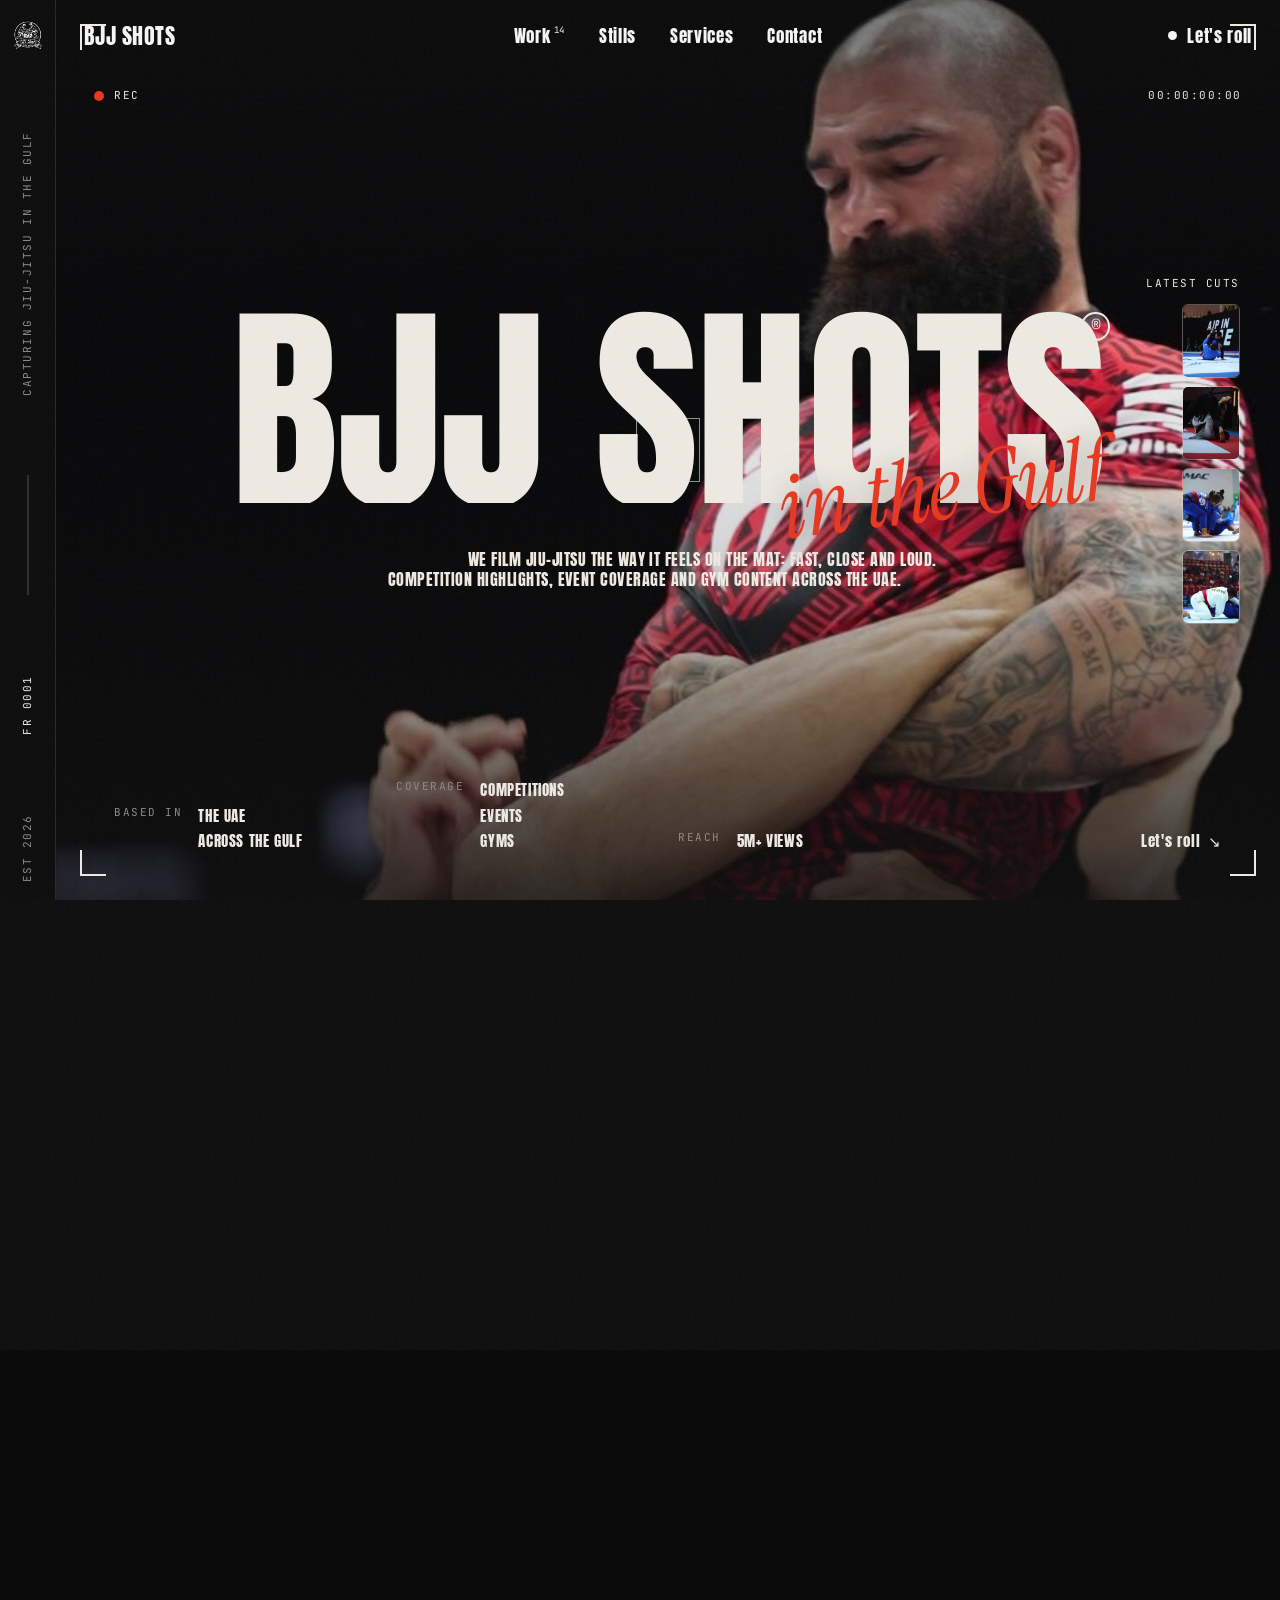
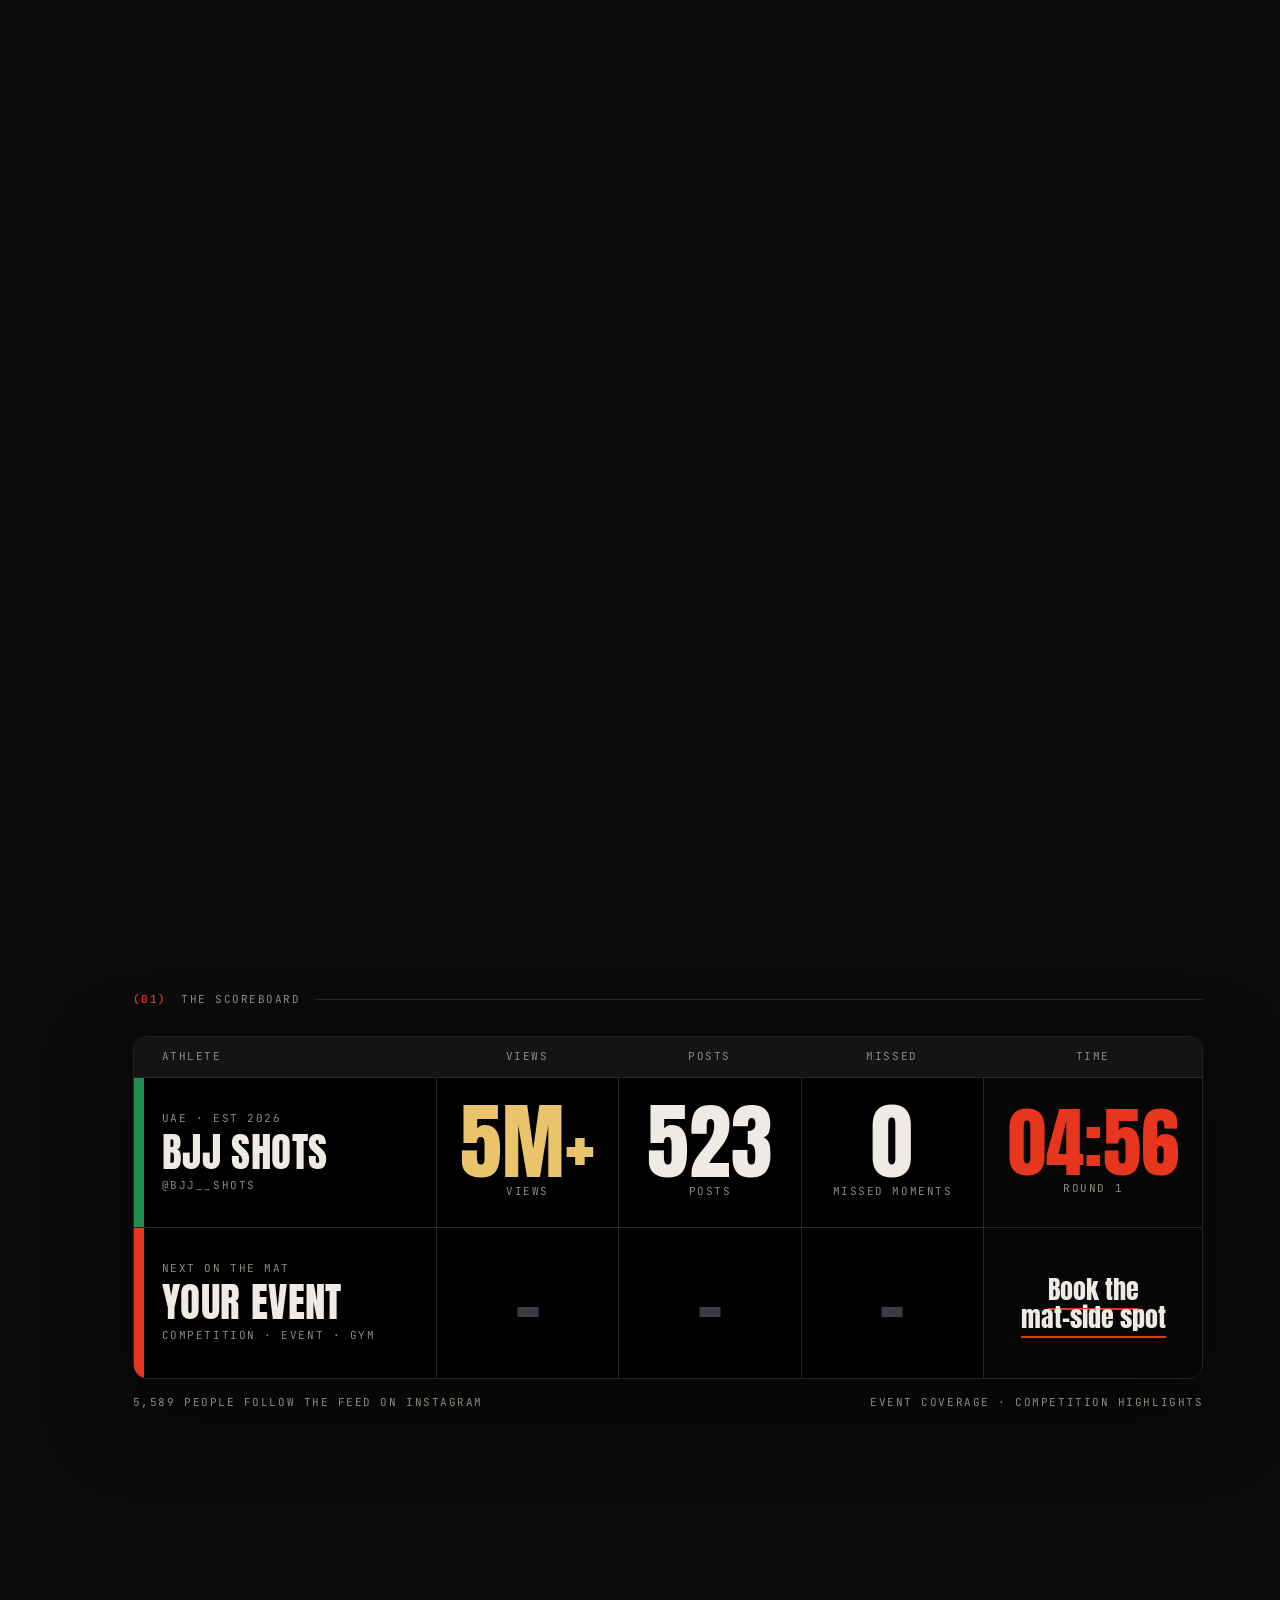
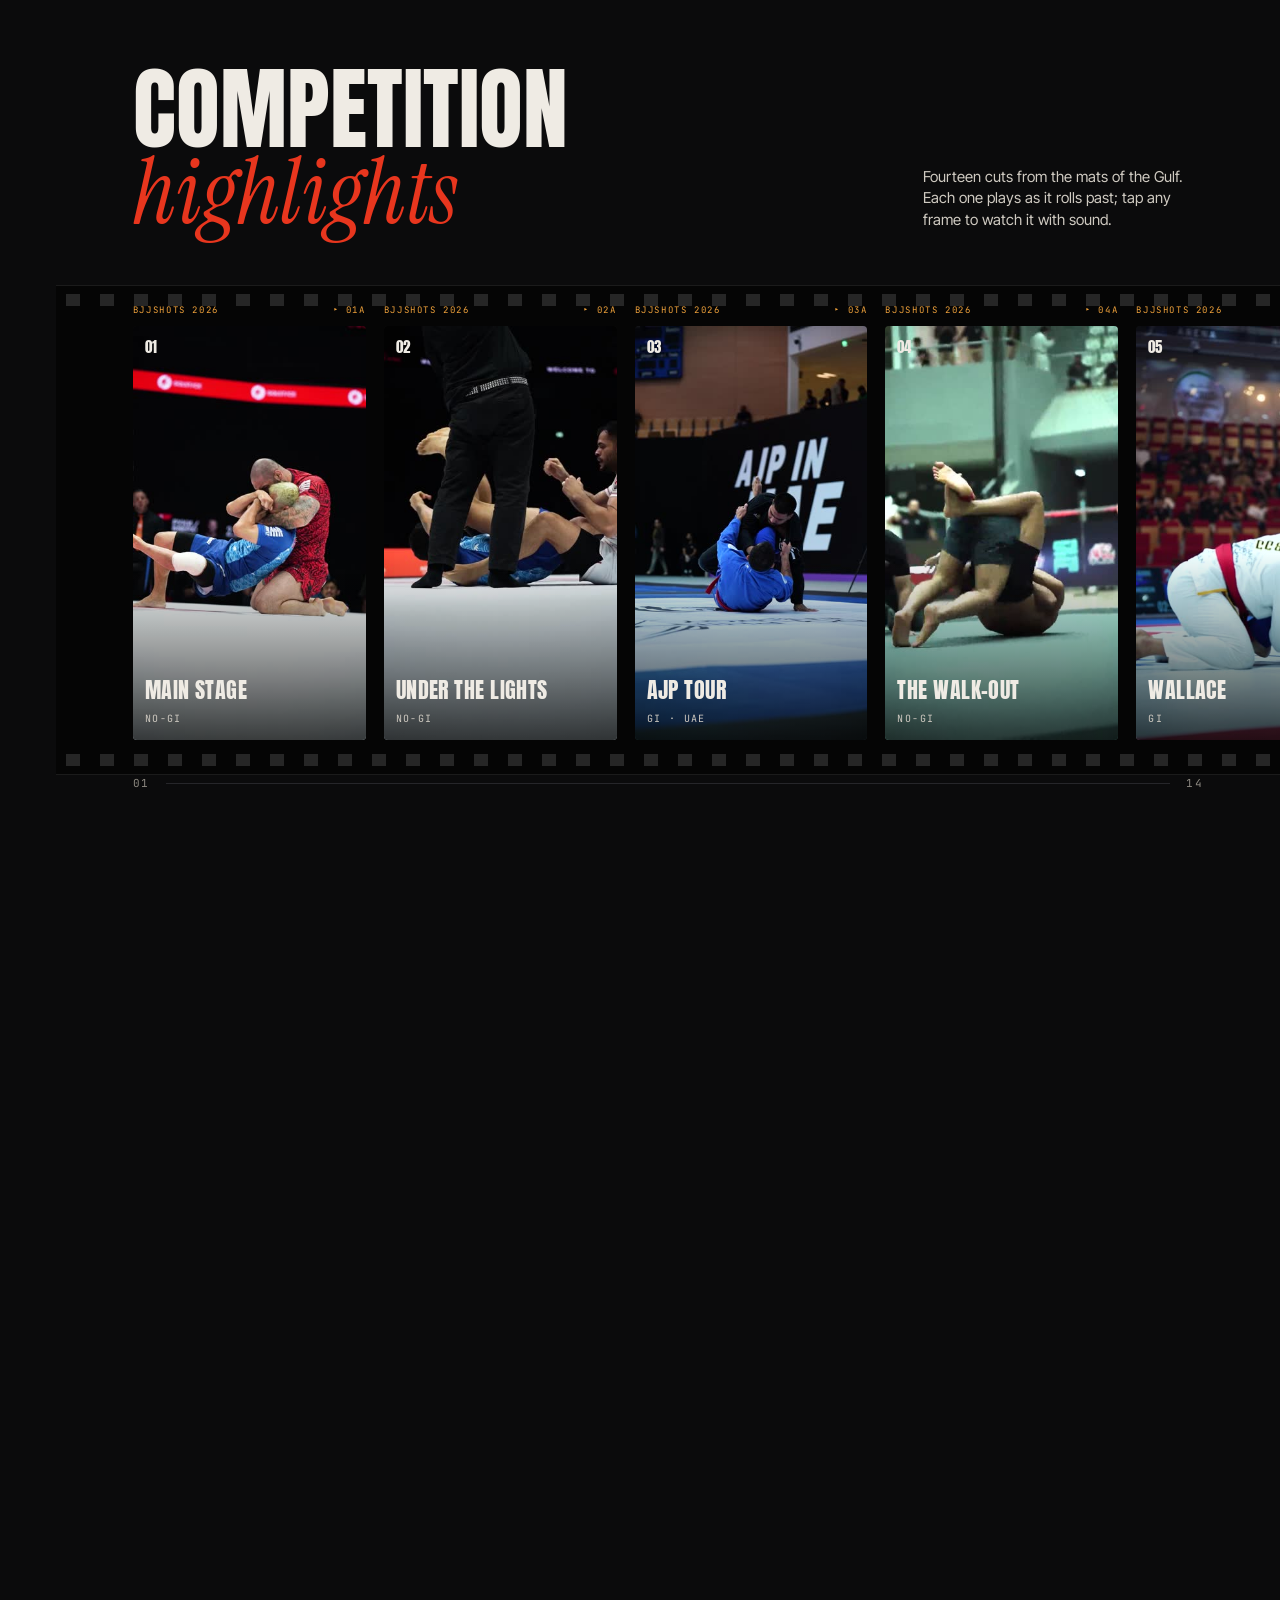
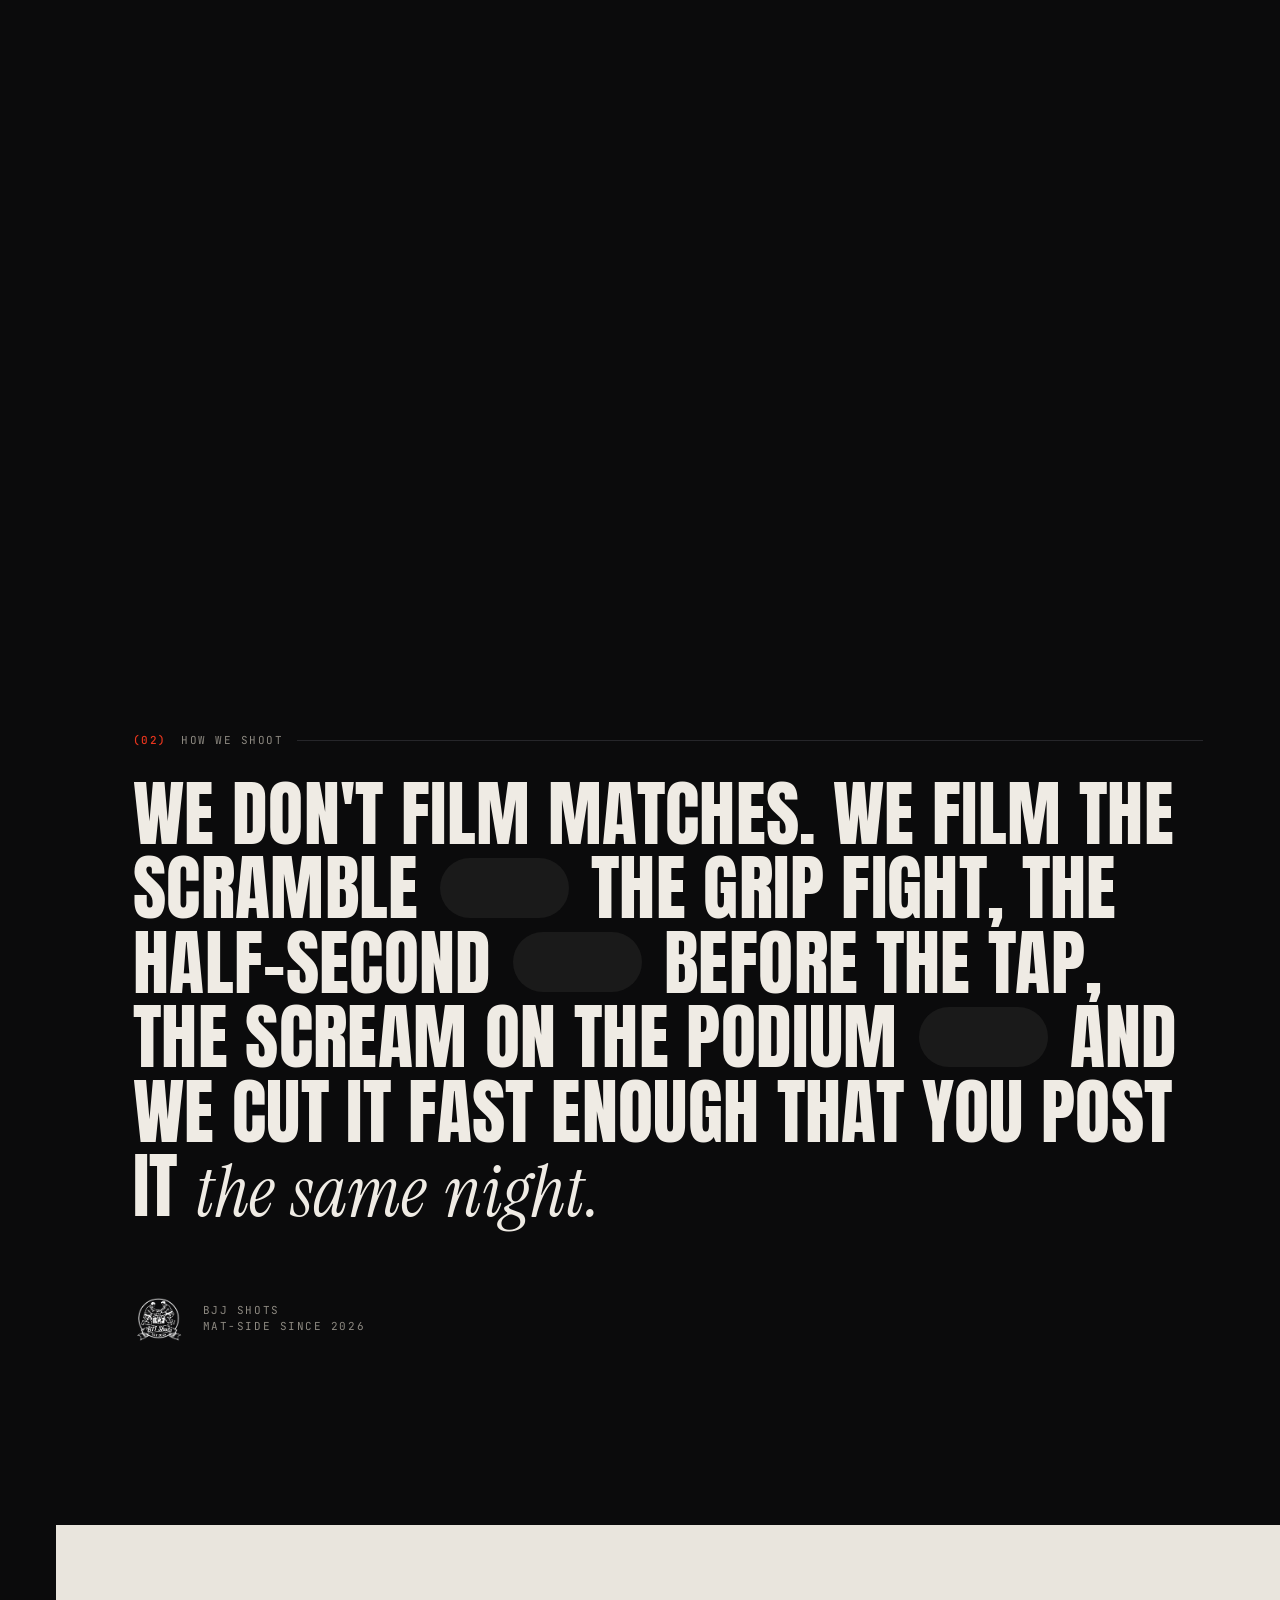
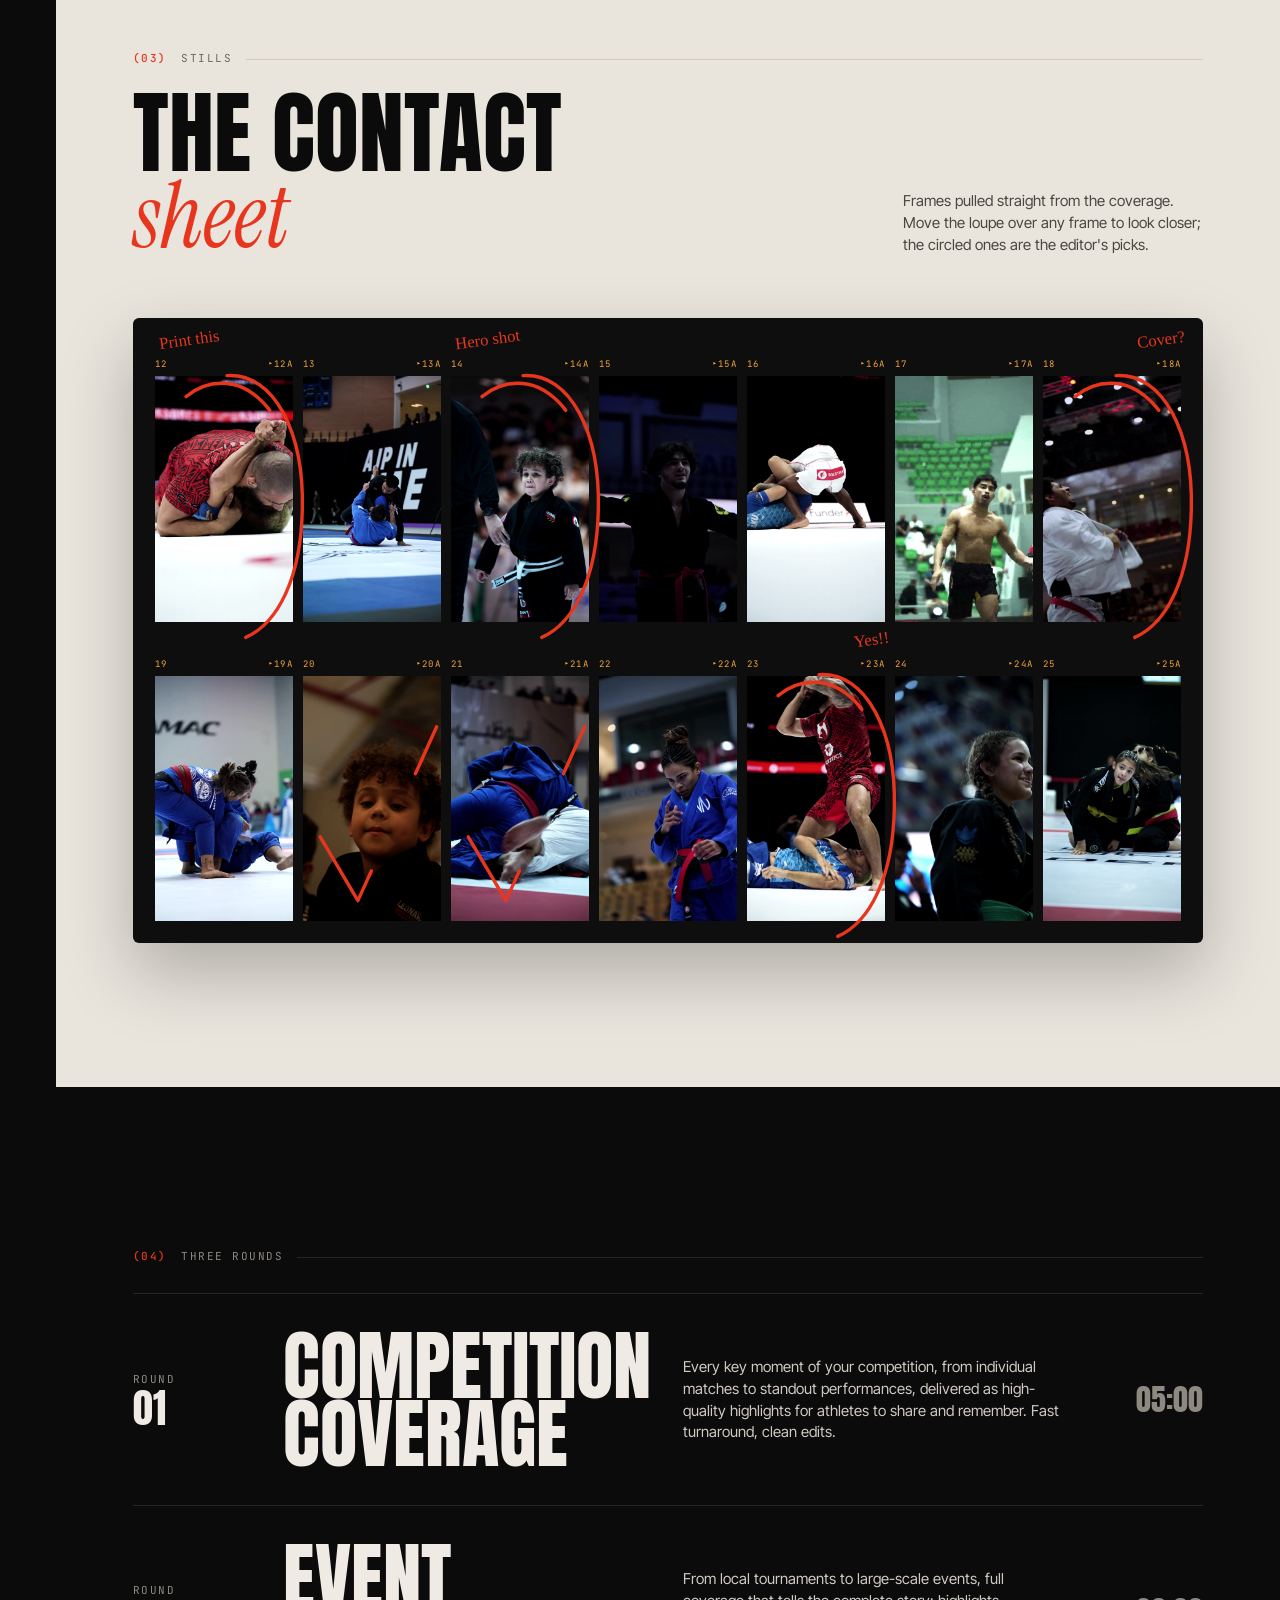
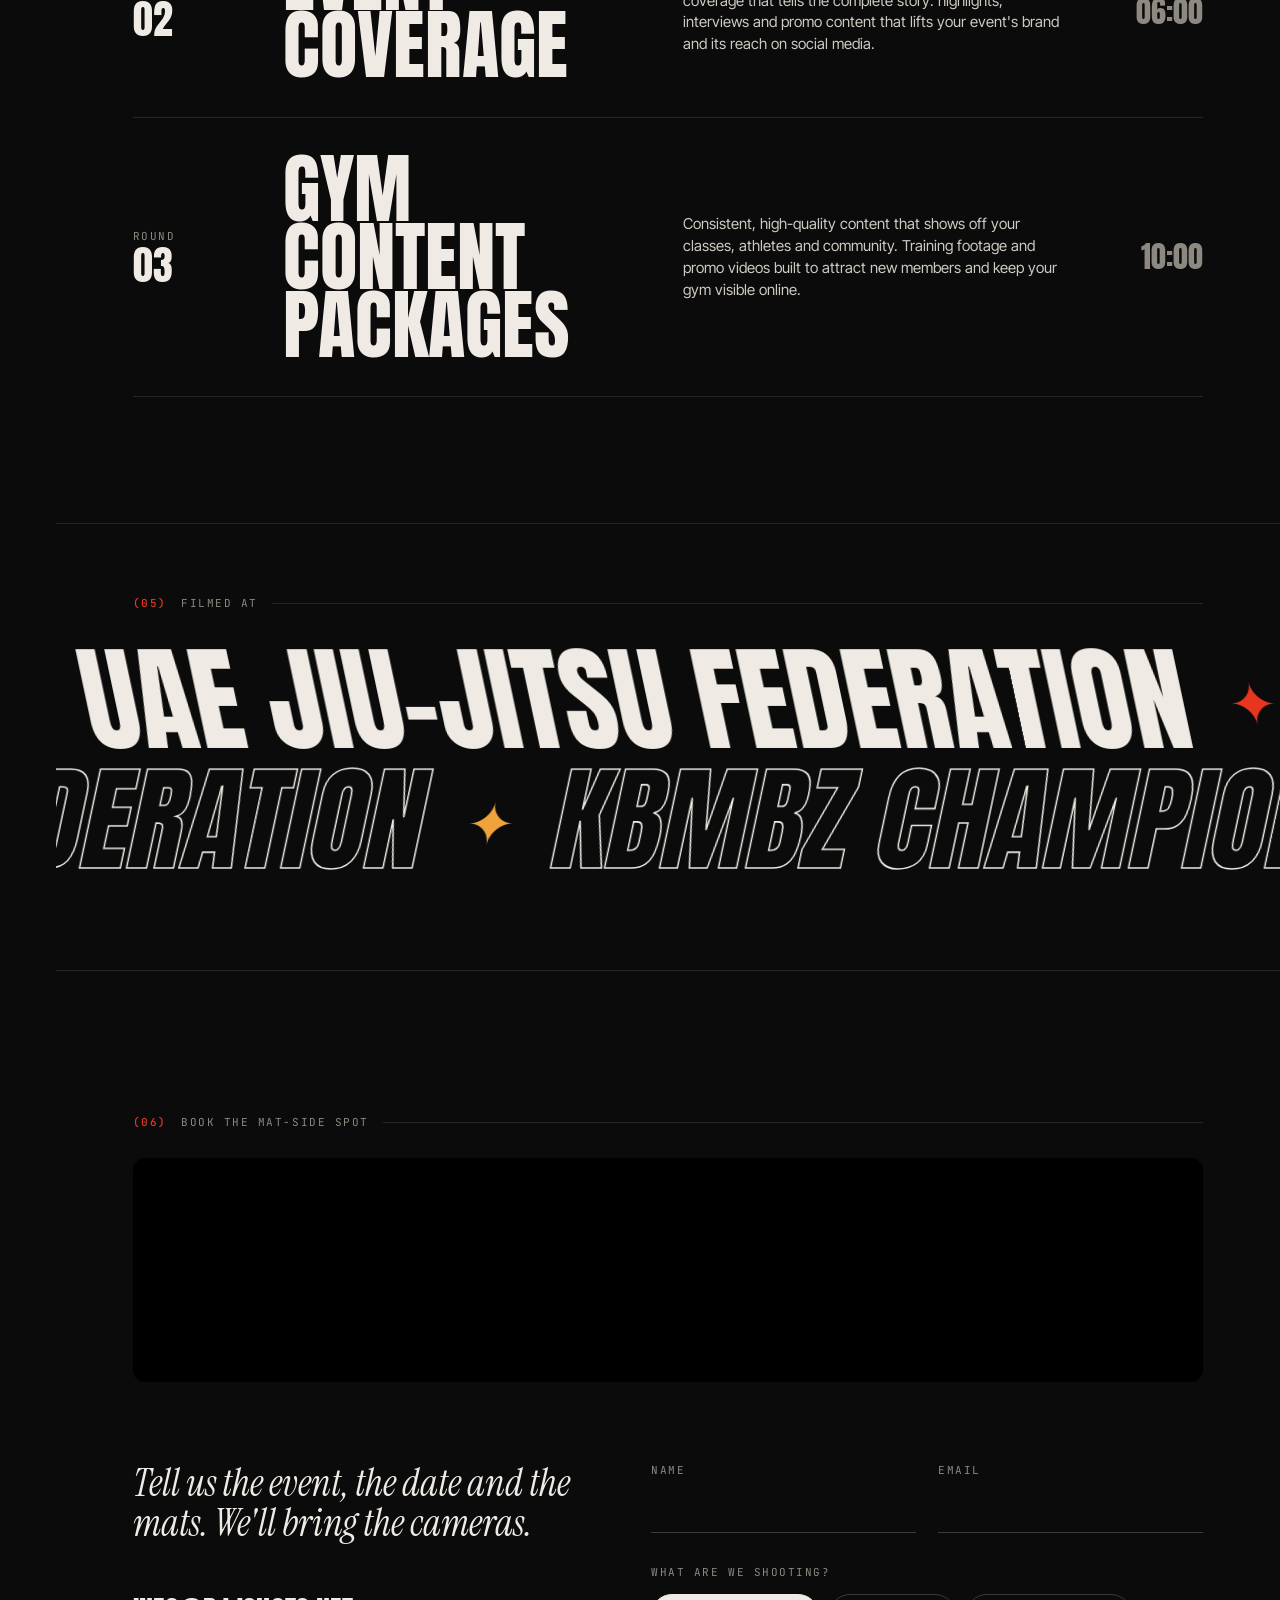
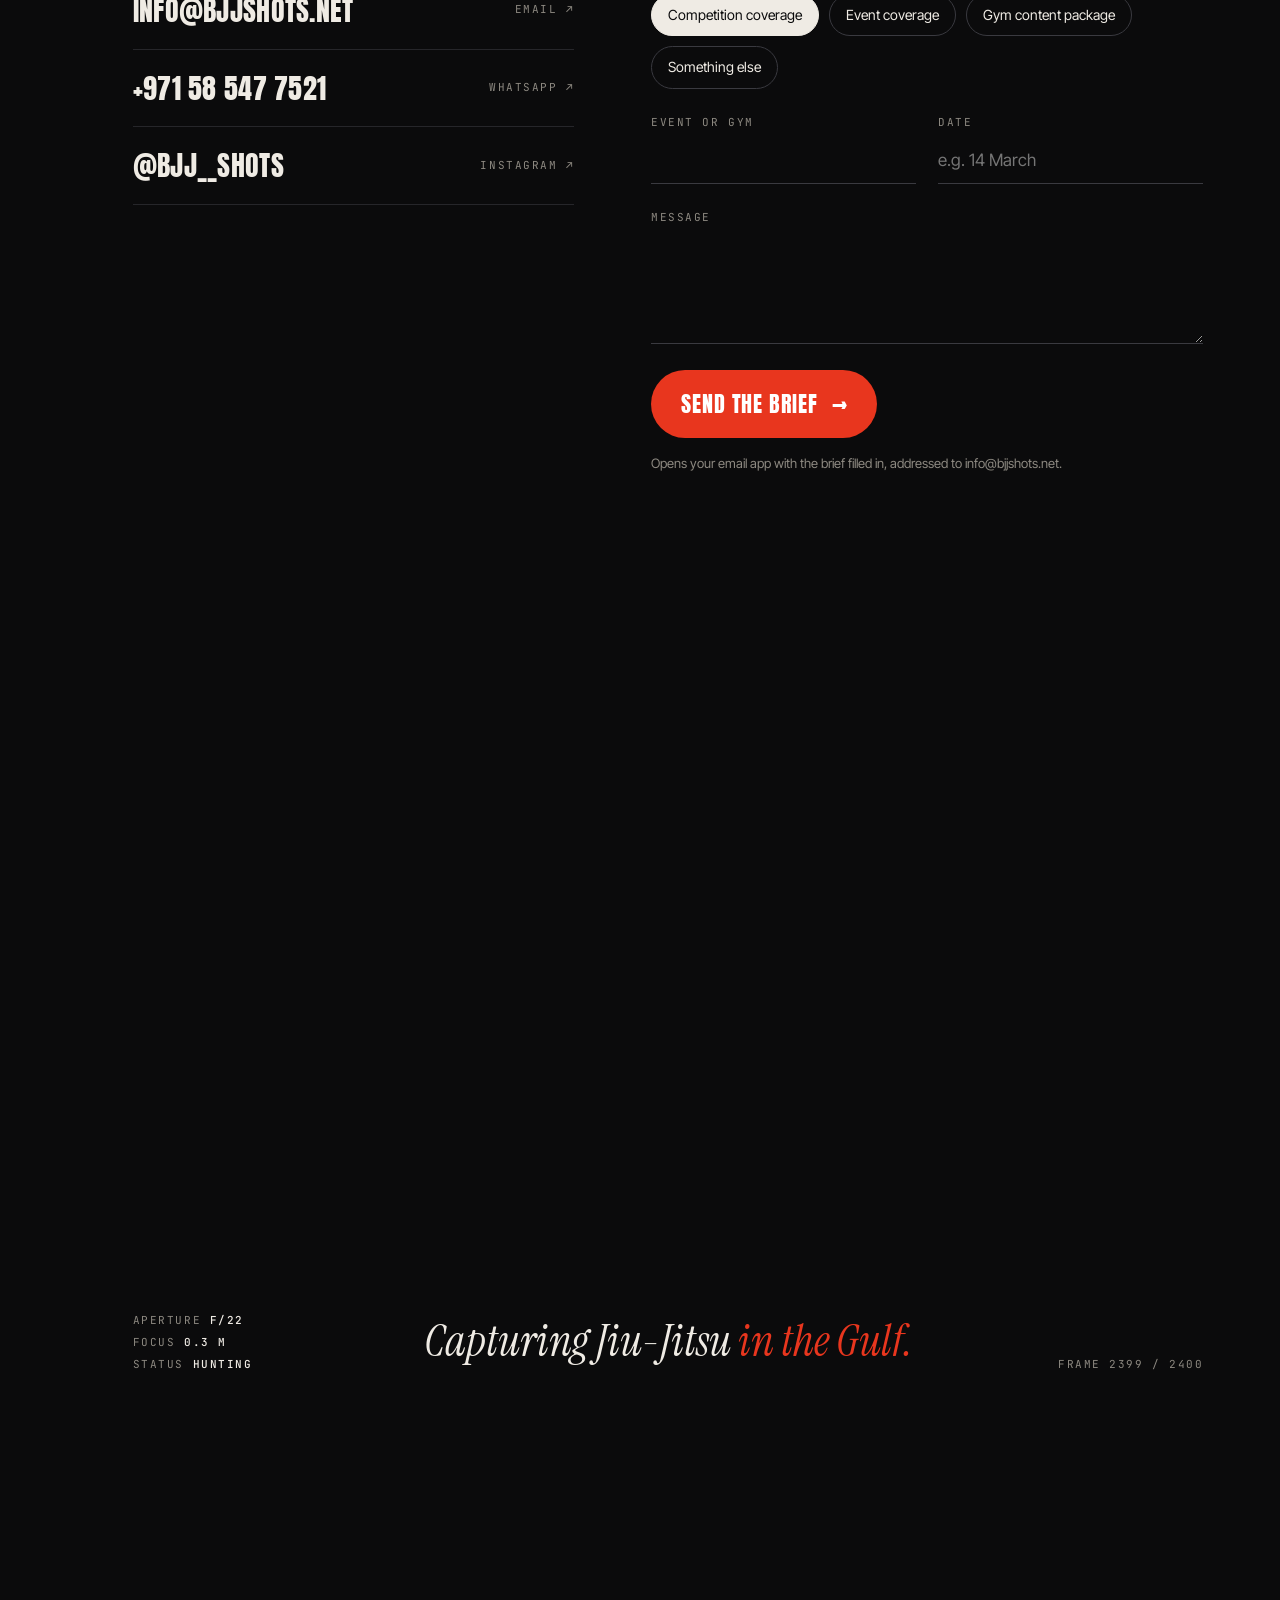
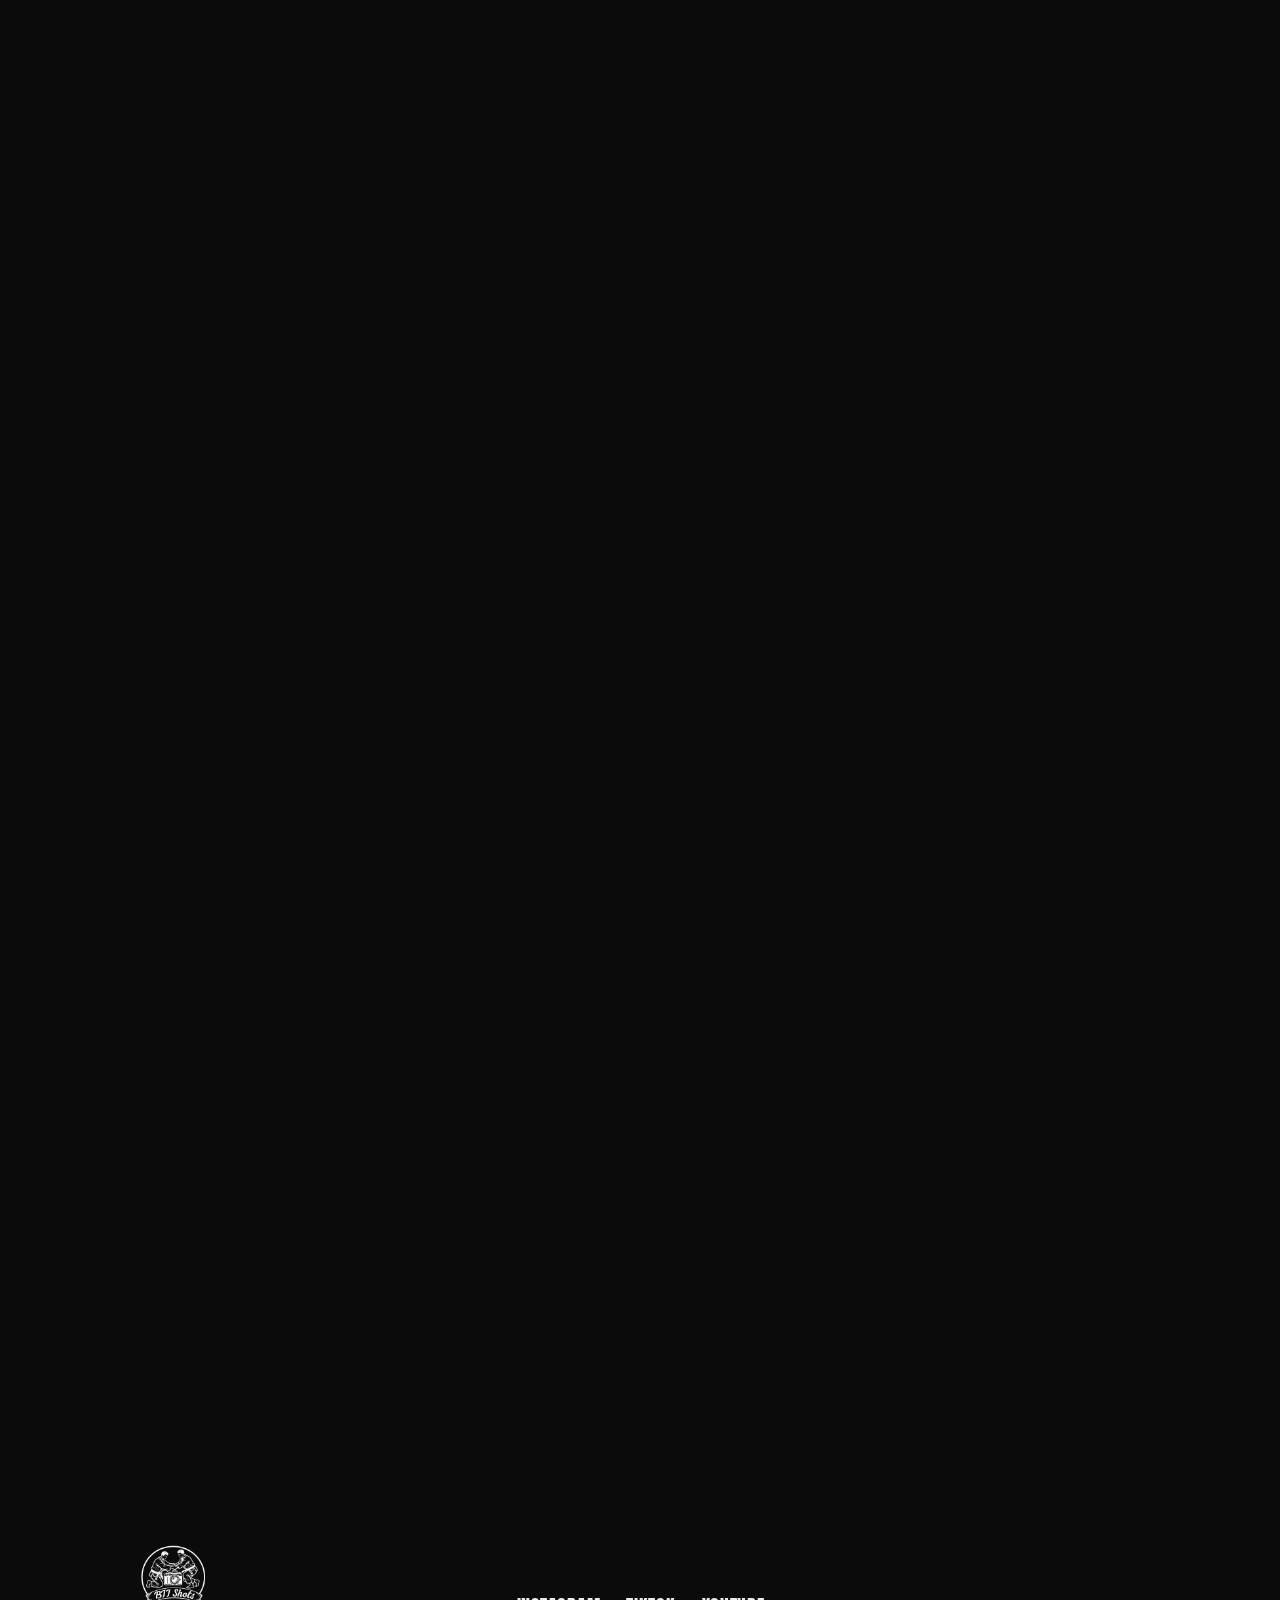
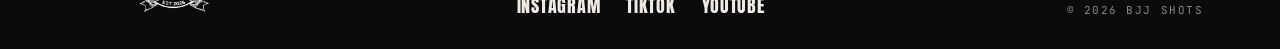
==== commit cfff9019: "Add logo reveal outro: iris, focus pull, shutter flash Co-Authored-By: Claude Opus 5.5 <noreply@anth" ====
--- a/index.html
+++ b/index.html
@@ -263,6 +263,35 @@
 footer .soc{display:flex;gap:26px;justify-content:center}
 footer .soc a{font-family:var(--display);font-size:18px;color:var(--paper);letter-spacing:.04em;text-transform:uppercase}
 footer .soc a:hover{color:var(--red)}
+
+/* ---------- outro: logo reveal (iris opens, focus pulls, shutter fires) ---------- */
+#outro{position:relative;height:280vh}
+#outro .stage{position:sticky;top:0;height:100vh;overflow:hidden;display:grid;place-items:center;padding-bottom:10vh}
+#outro .lens{position:relative;width:min(62vh,78vw);aspect-ratio:1;display:grid;place-items:center;clip-path:circle(0% at 50% 50%);background:radial-gradient(circle at 50% 45%,#1C1C20 0%,var(--ink) 68%)}
+#outro .lens img{width:82%;height:82%;object-fit:contain;will-change:filter,transform}
+#outro .ring{position:absolute;width:min(70vh,88vw);aspect-ratio:1;pointer-events:none;opacity:0}
+#outro .ring circle{fill:none;stroke:var(--line);stroke-width:1}
+#outro .ring .ticks{stroke:var(--mute);stroke-width:1;stroke-dasharray:1 7.6}
+#outro .af{position:absolute;width:min(66vh,84vw);aspect-ratio:1;pointer-events:none;opacity:0}
+#outro .af i{position:absolute;width:30px;height:30px;border:0 solid var(--paper);transition:border-color .2s}
+#outro .af i:nth-child(1){left:0;top:0;border-left-width:2px;border-top-width:2px}
+#outro .af i:nth-child(2){right:0;top:0;border-right-width:2px;border-top-width:2px}
+#outro .af i:nth-child(3){left:0;bottom:0;border-left-width:2px;border-bottom-width:2px}
+#outro .af i:nth-child(4){right:0;bottom:0;border-right-width:2px;border-bottom-width:2px}
+#outro.locked .af i{border-color:var(--red)}
+#outro .read{position:absolute;left:6vw;bottom:6vh;color:var(--mute);display:flex;flex-direction:column;gap:6px}
+#outro .read b{color:var(--paper);font-weight:500}
+#outro.locked .read .st b{color:var(--red)}
+#outro .cnt{position:absolute;right:6vw;bottom:6vh;color:var(--mute)}
+#outro .tag{position:absolute;left:0;right:0;bottom:7vh;text-align:center;font-family:var(--serif);font-style:italic;font-size:clamp(26px,3.4vw,54px);line-height:1;color:var(--paper)}
+#outro .tag span{display:inline-block;opacity:0;transform:translateY(.5em);transition:opacity .6s,transform .8s cubic-bezier(.2,.8,.1,1)}
+#outro .tag em{color:var(--red)}
+#outro.shot .tag span{opacity:1;transform:none}
+#outro .flash{position:absolute;inset:0;background:#fff;opacity:0;pointer-events:none;mix-blend-mode:screen}
+#outro.shot .flash{animation:flash .7s ease-out}
+@keyframes flash{0%{opacity:.85}100%{opacity:0}}
+@media (max-width:760px){#outro .read{left:16px;bottom:24px}#outro .cnt{right:16px;bottom:24px}#outro .tag{bottom:17vh;padding:0 16px}}
+@media (prefers-reduced-motion:reduce){#outro{height:auto}#outro .stage{position:relative}#outro .lens{clip-path:none}#outro .ring,#outro .af{opacity:1}#outro .tag span{opacity:1;transform:none}#outro.shot .flash{animation:none}}
 
 /* ---------- lightbox ---------- */
 .lb{position:fixed;inset:0;z-index:85;background:rgba(5,5,6,.94);display:grid;place-items:center;opacity:0;pointer-events:none;transition:opacity .35s}
@@ -550,6 +579,19 @@
   </div>
 </section>
 
+<!-- 9. OUTRO: logo reveal -->
+<section id="outro" aria-label="BJJ Shots">
+  <div class="stage">
+    <svg class="ring" viewBox="0 0 200 200" aria-hidden="true"><circle cx="100" cy="100" r="98"/><circle class="ticks" cx="100" cy="100" r="93"/></svg>
+    <div class="lens"><img src="logo.png" alt="BJJ Shots, est. 2026"></div>
+    <div class="af" aria-hidden="true"><i></i><i></i><i></i><i></i></div>
+    <div class="flash" aria-hidden="true"></div>
+    <p class="tag" aria-label="Capturing Jiu-Jitsu in the Gulf"><span>Capturing</span> <span>Jiu-Jitsu</span> <span><em>in the Gulf.</em></span></p>
+    <div class="read mono" aria-hidden="true"><span>Aperture <b id="oF">f/22</b></span><span>Focus <b id="oD">0.3 m</b></span><span class="st">Status <b id="oS">Hunting</b></span></div>
+    <div class="cnt mono" aria-hidden="true" id="oN">Frame 2399 / 2400</div>
+  </div>
+</section>
+
 <footer>
   <img src="logo.png" alt="BJJ Shots, est. 2026">
   <div class="soc">
@@ -752,6 +794,8 @@
 const work = $('#work'), wBar = $('#wBar'), wNow = $('#wNow');
 const meter = $('#meter'), frameEl = $('#frame'), clock = $('#clock');
 let lastY = scrollY, vel = 0, bandX = 0, tallOn = false;
+const outro = $('#outro'), oLens = $('#outro .lens'), oImg = $('#outro .lens img'), oRing = $('#outro .ring'), oAf = $('#outro .af'),
+  oF = $('#oF'), oD = $('#oD'), oS = $('#oS'), oN = $('#oN');
 const prog = el => { const r = el.getBoundingClientRect(); return clamp(-r.top / (r.height - innerHeight)); };
 
 function tick(now) {
@@ -807,6 +851,28 @@
     band2.style.transform = `translate3d(${-bw - bandX}px,0,0) skewX(${lean}deg)`;
   }
 
+  // outro: the iris opens on the logo, focus pulls it sharp, then the shutter fires once
+  if (outro) {
+    const op = reduce ? 1 : prog(outro), io = ease(clamp(op / .38)), fo = ease(clamp((op - .3) / .42));
+    if (!reduce) {
+      oLens.style.clipPath = `circle(${io * 72}% at 50% 50%)`;
+      oImg.style.filter = `blur(${(1 - fo) * 22}px) brightness(${.55 + fo * .45})`;
+      oImg.style.transform = `scale(${1.28 - fo * .28}) rotate(${(1 - fo) * -6}deg)`;
+      oRing.style.opacity = io; oRing.style.transform = `rotate(${op * 140}deg)`;
+      const a = clamp((op - .22) / .5), sc = 1.5 - ease(a) * .5;
+      oAf.style.opacity = clamp((op - .2) / .1); oAf.style.transform = `scale(${sc})`;
+    }
+    const fs = [22, 16, 11, 8, 5.6, 4, 2.8, 2, 1.4];
+    oF.textContent = 'f/' + fs[Math.min(fs.length - 1, Math.floor(clamp(op / .74) * fs.length))];
+    oD.textContent = fo > .98 ? '∞' : (0.3 + fo * 9.7).toFixed(1) + ' m';
+    const locked = op > .74;
+    outro.classList.toggle('locked', locked);
+    oS.textContent = op > .8 ? 'Shot' : locked ? 'AF lock' : 'Hunting';
+    oN.textContent = op > .8 ? 'Frame 2400 / 2400' : 'Frame 2399 / 2400';
+    if (op > .8 && !outro.classList.contains('shot')) outro.classList.add('shot');
+    else if (op < .6 && outro.classList.contains('shot')) outro.classList.remove('shot');
+  }
+
   // rail: page progress as a frame counter
   const tot = document.documentElement.scrollHeight - vh, pg = tot > 0 ? y / tot : 0;
   meter.style.transform = `scaleY(${pg})`;
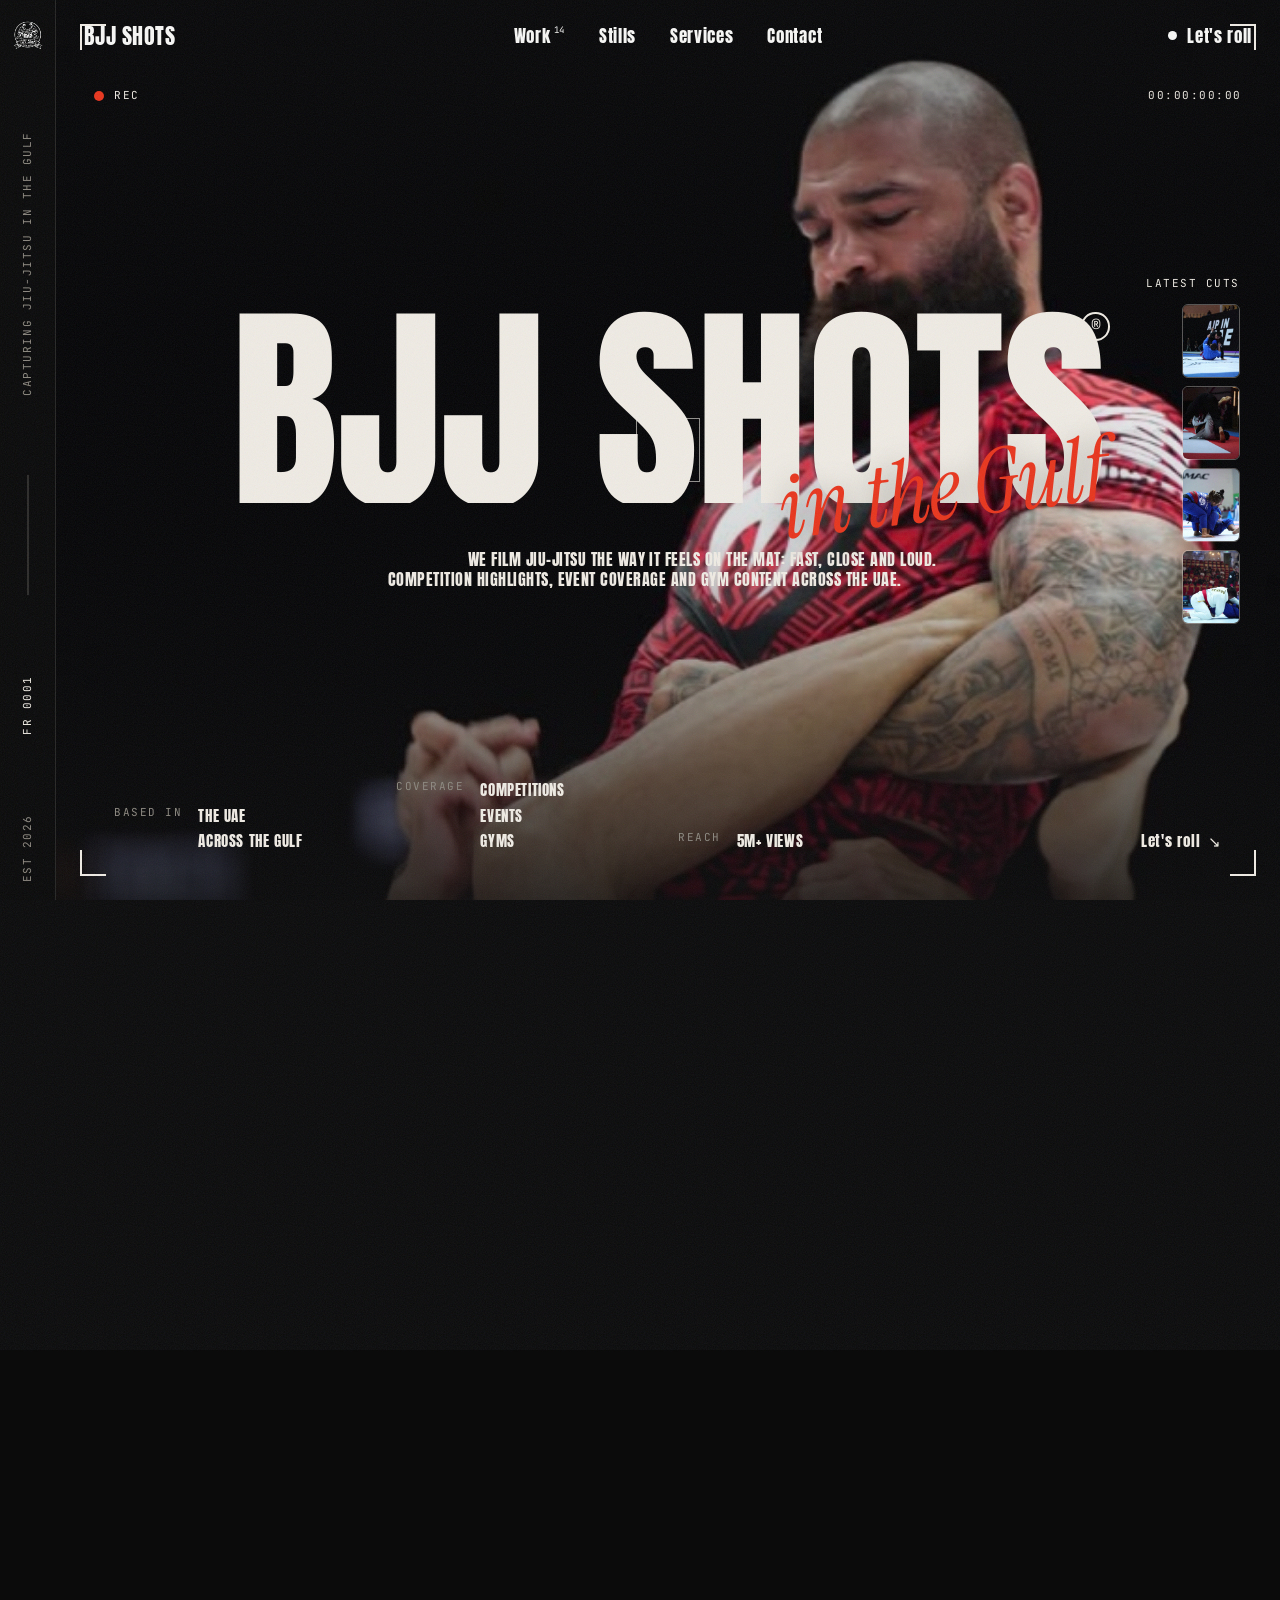
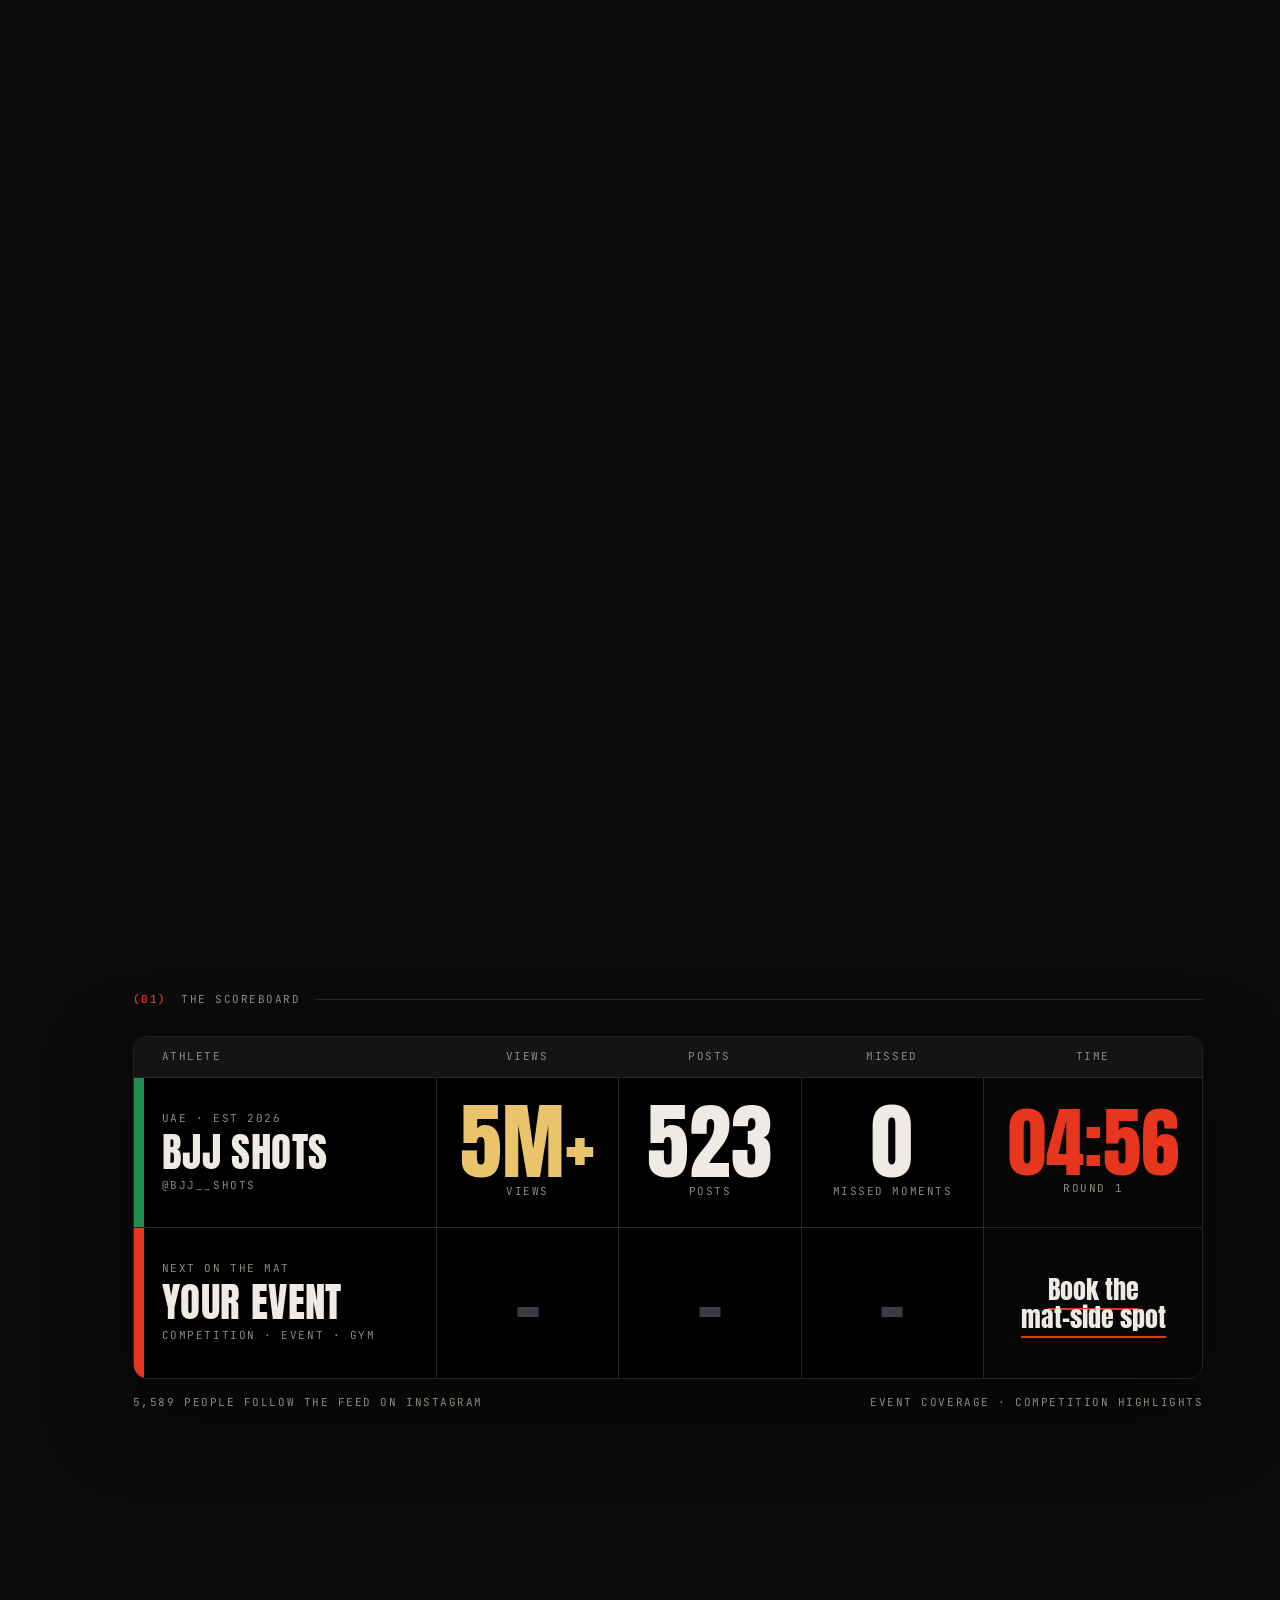
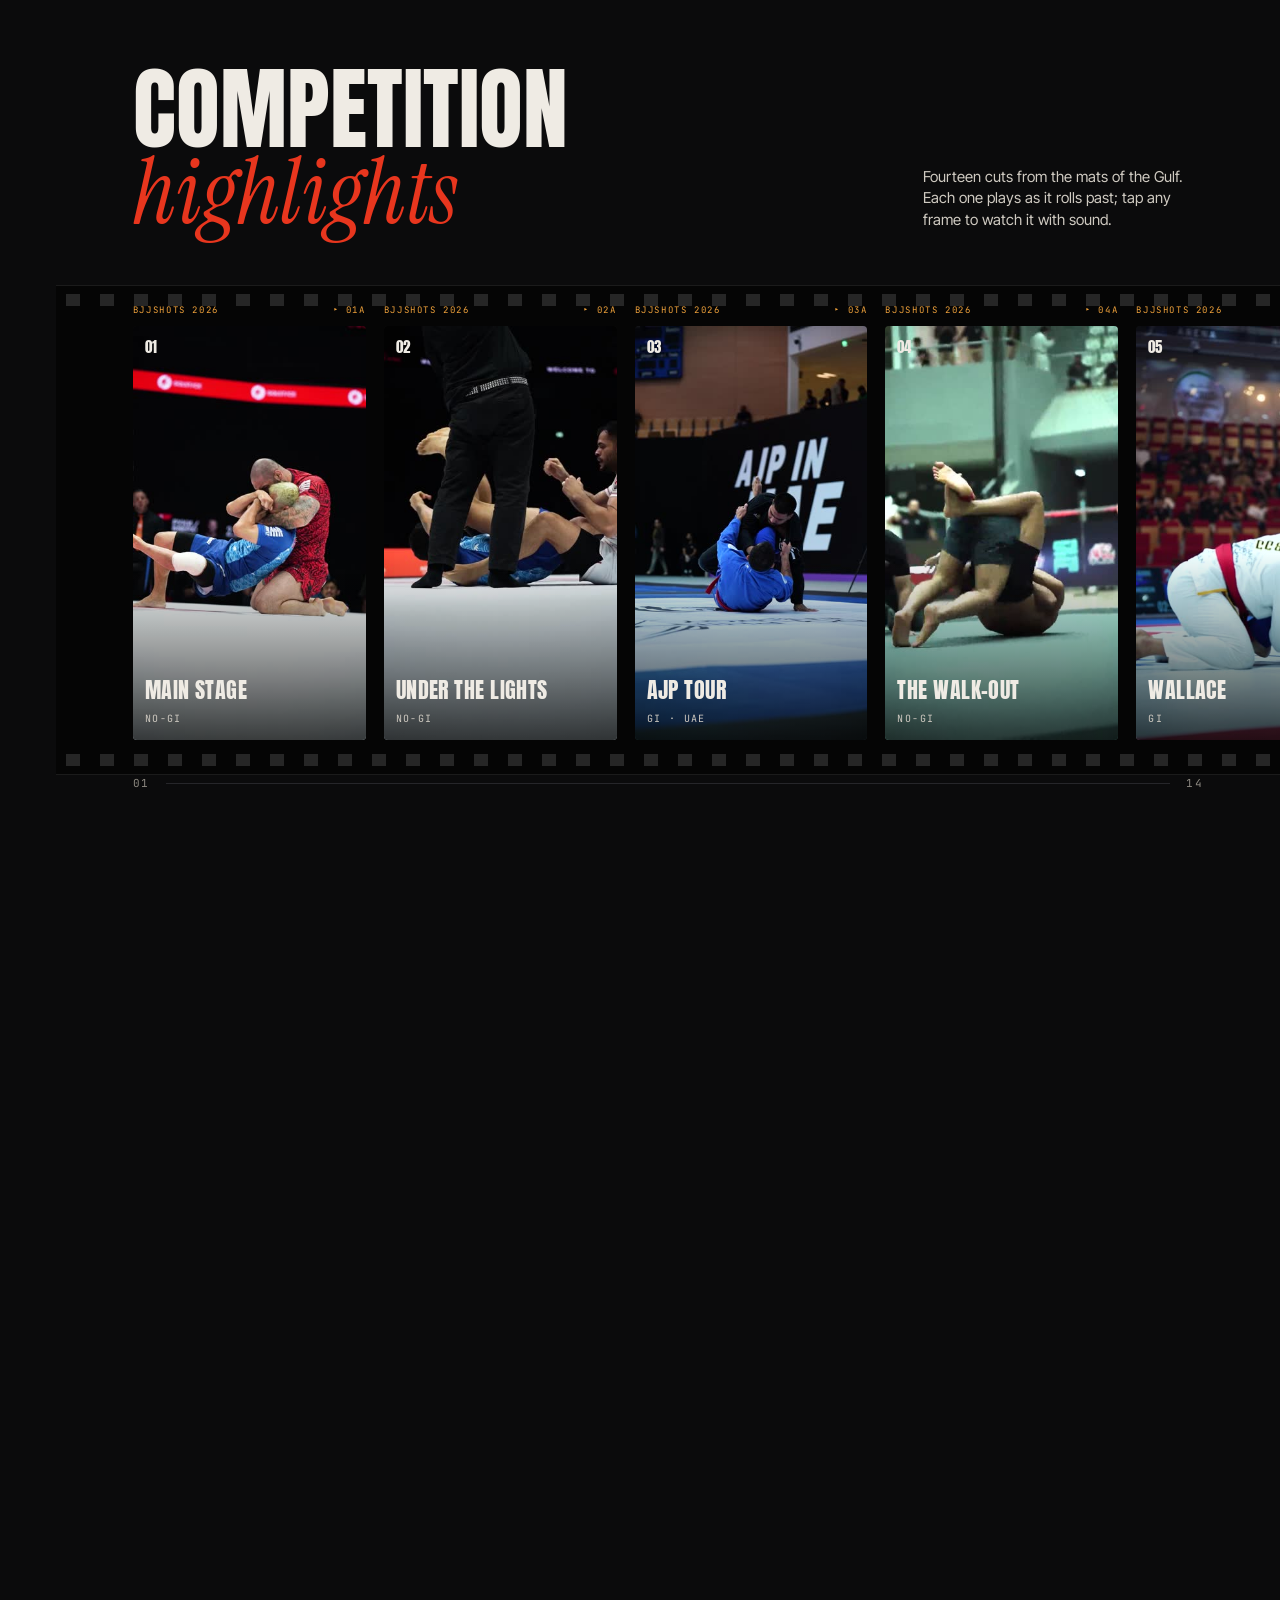
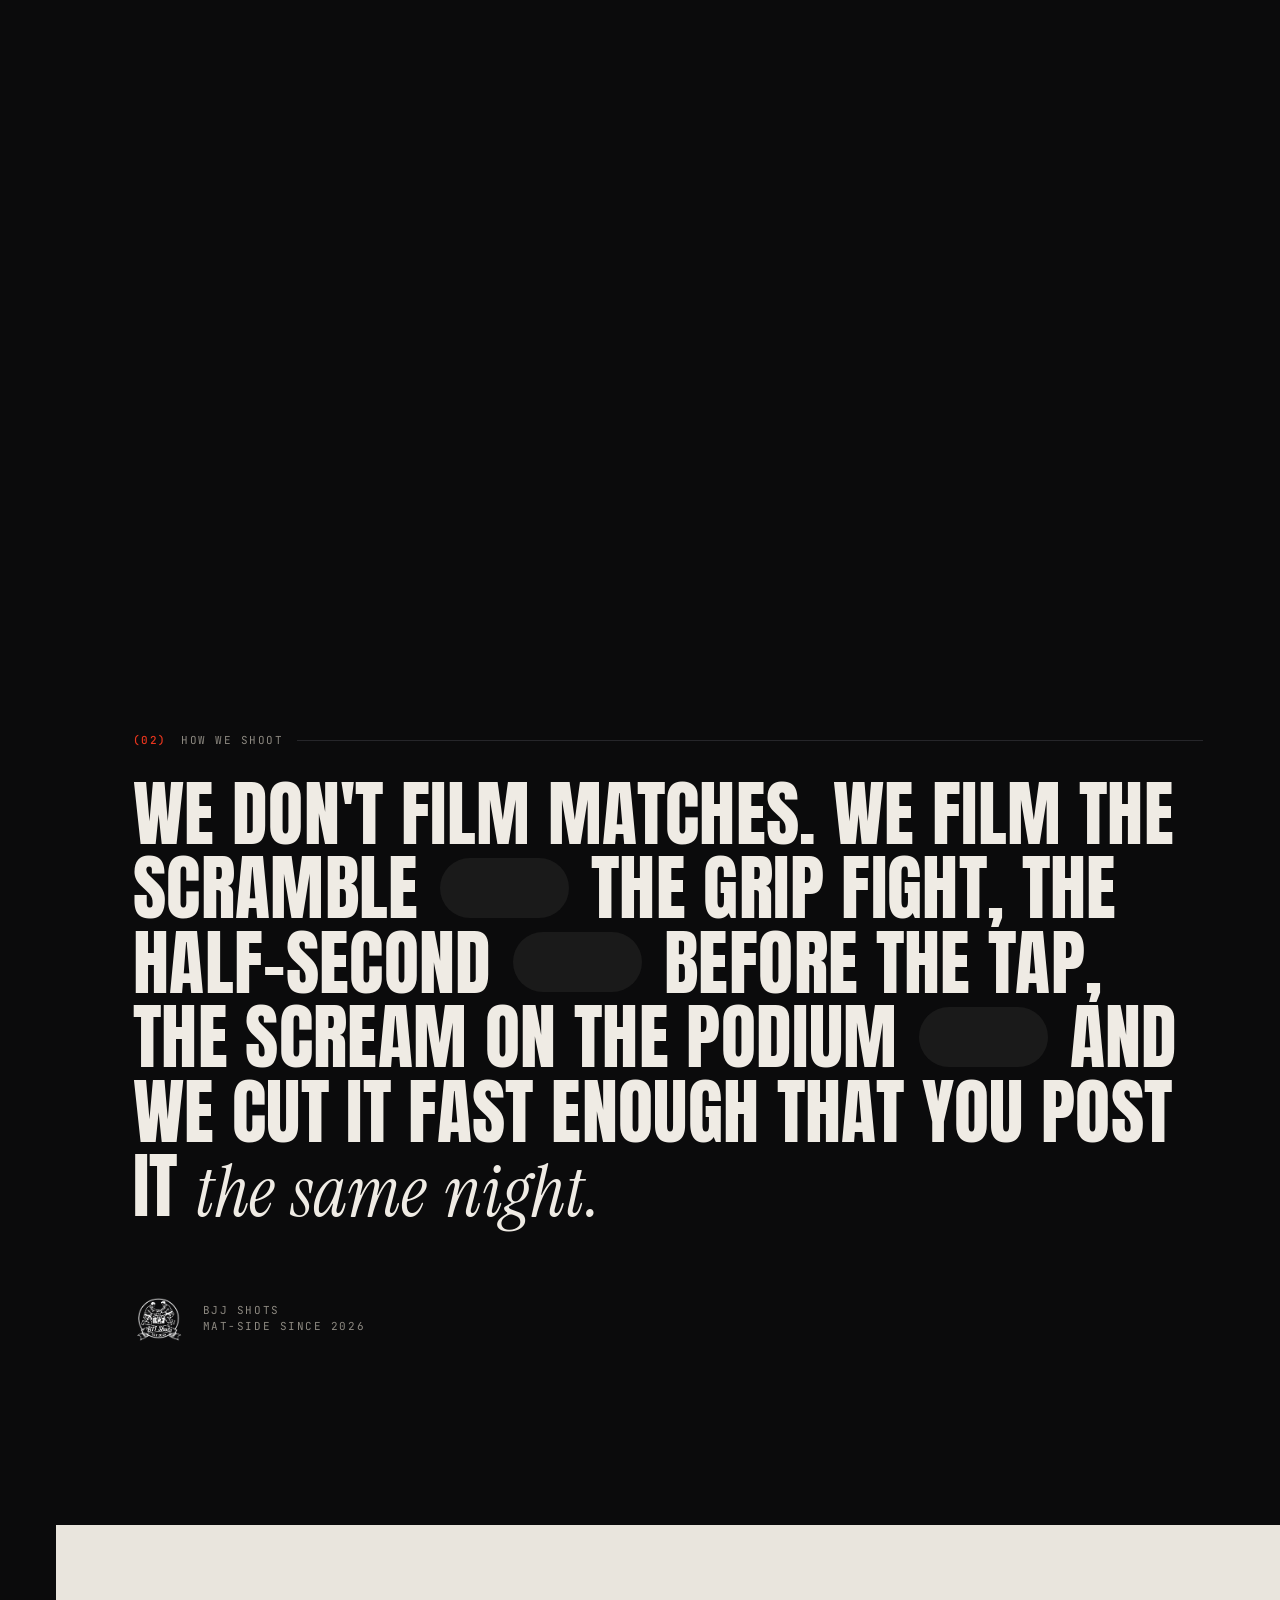
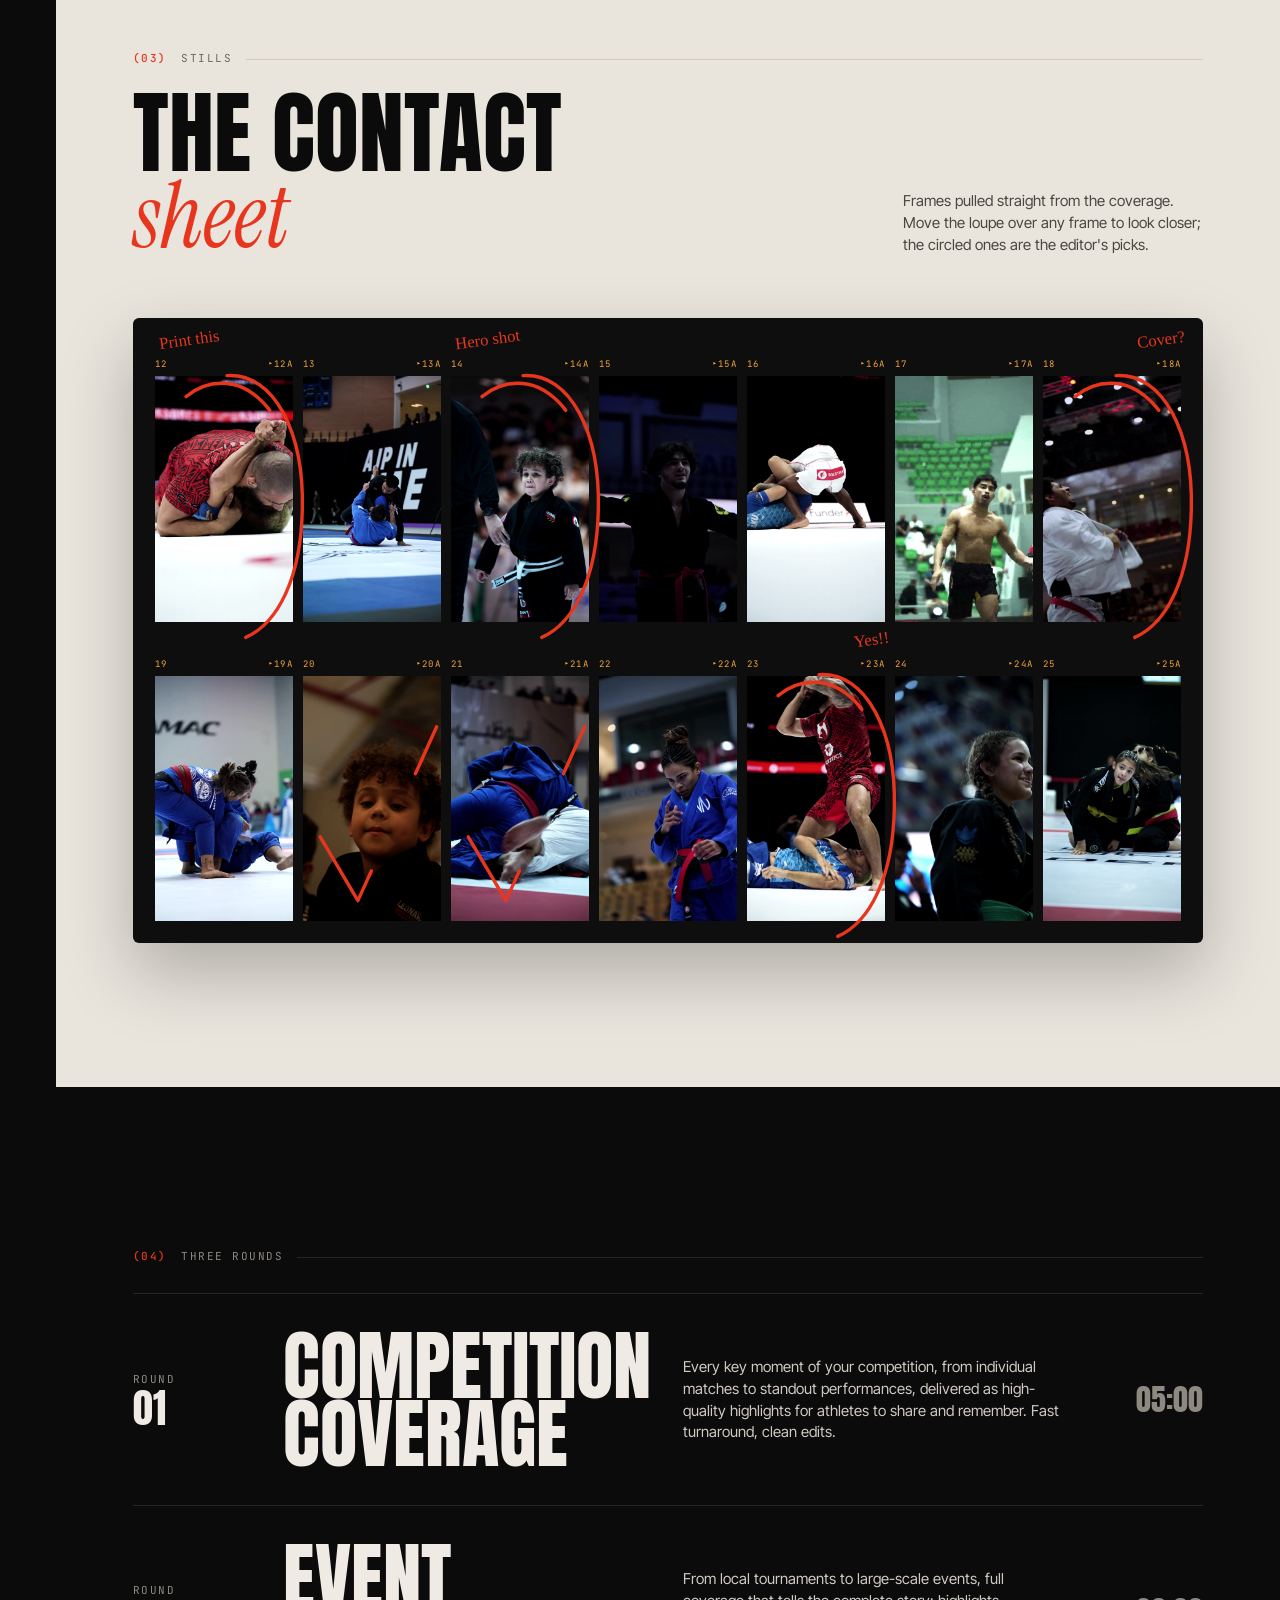
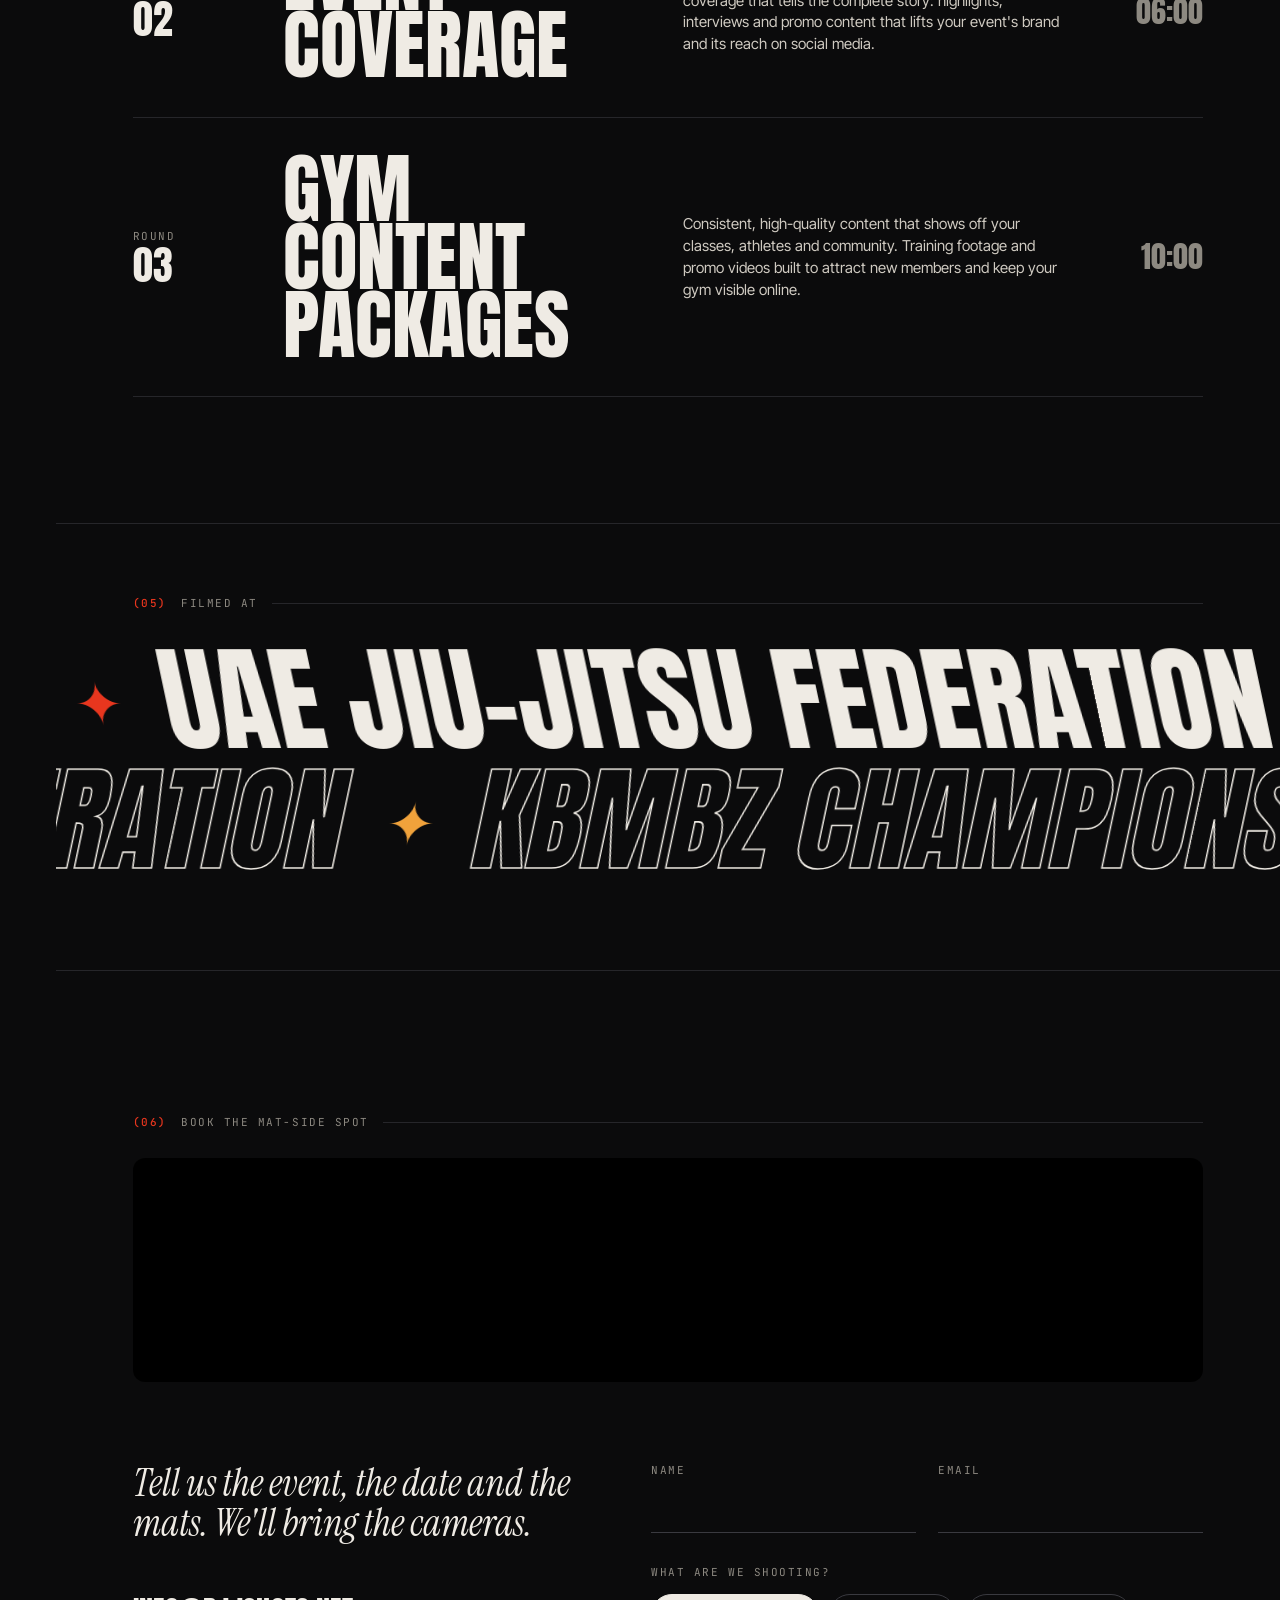
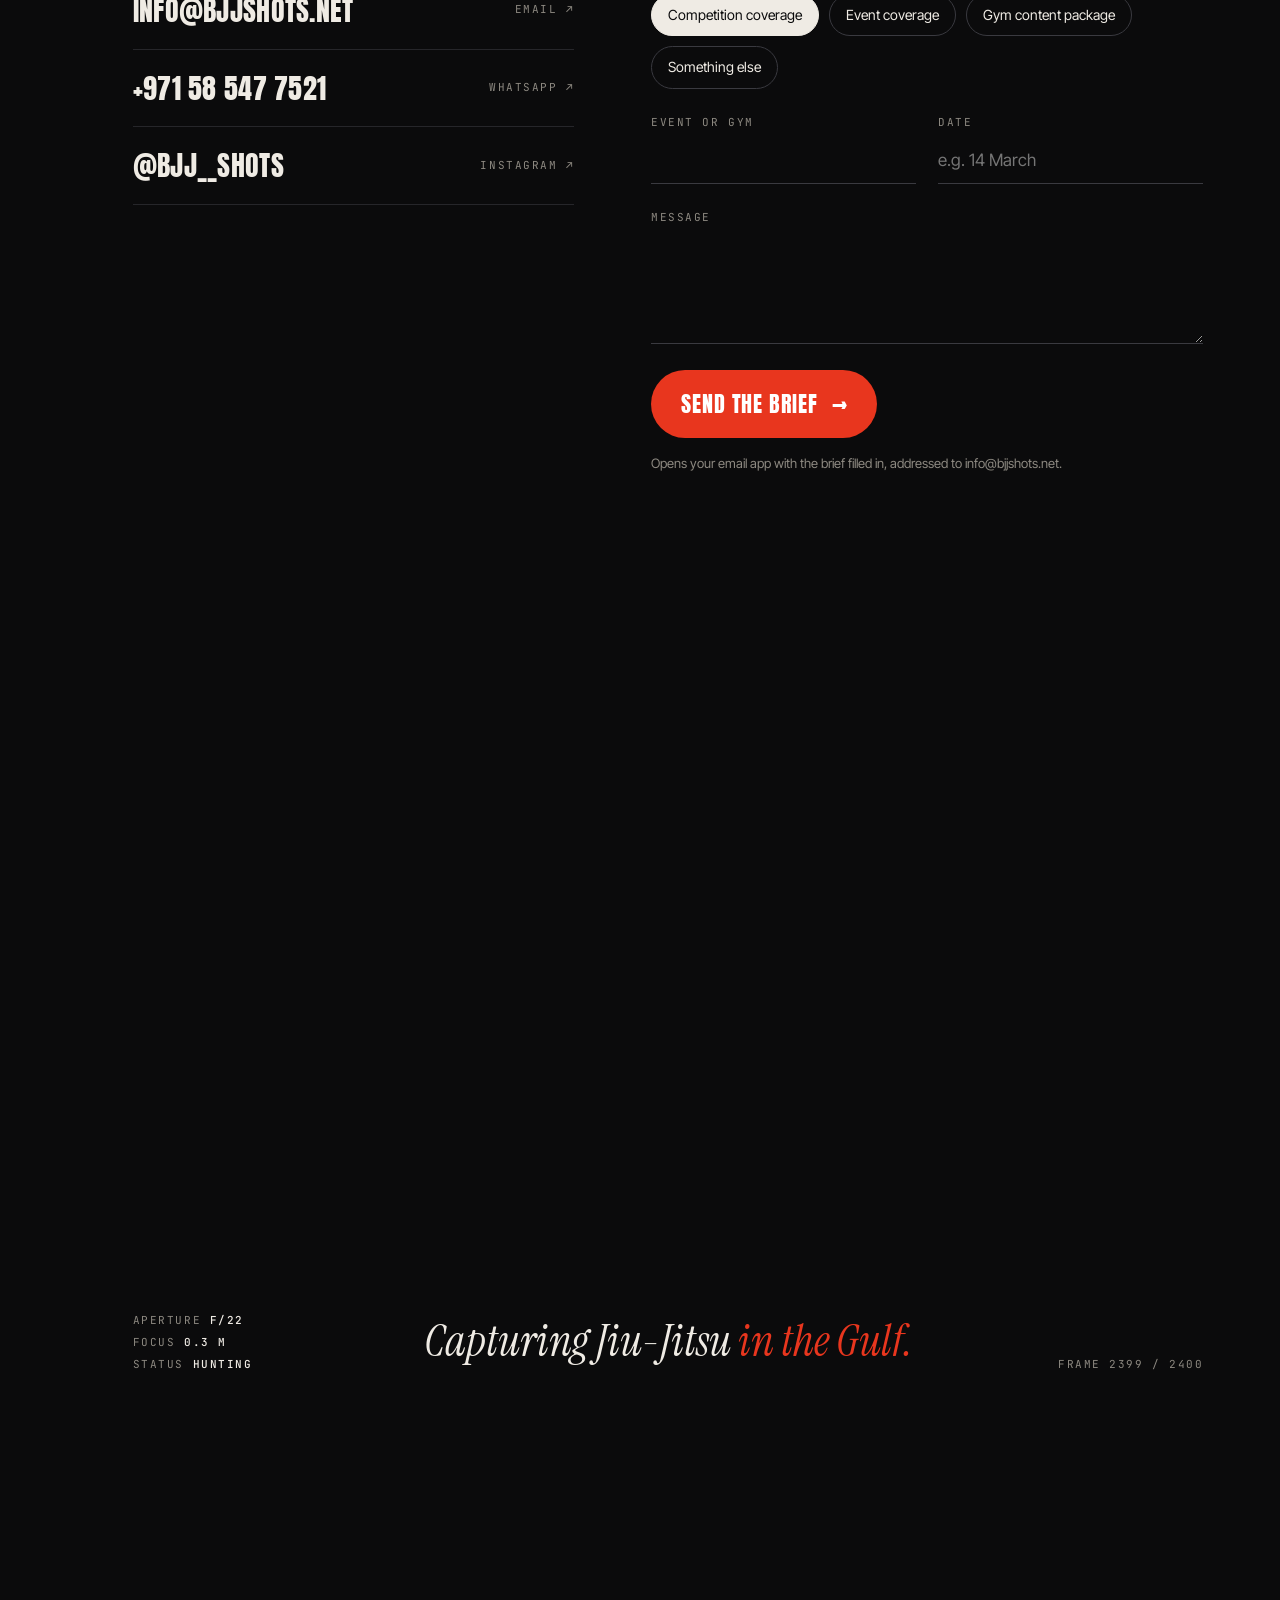
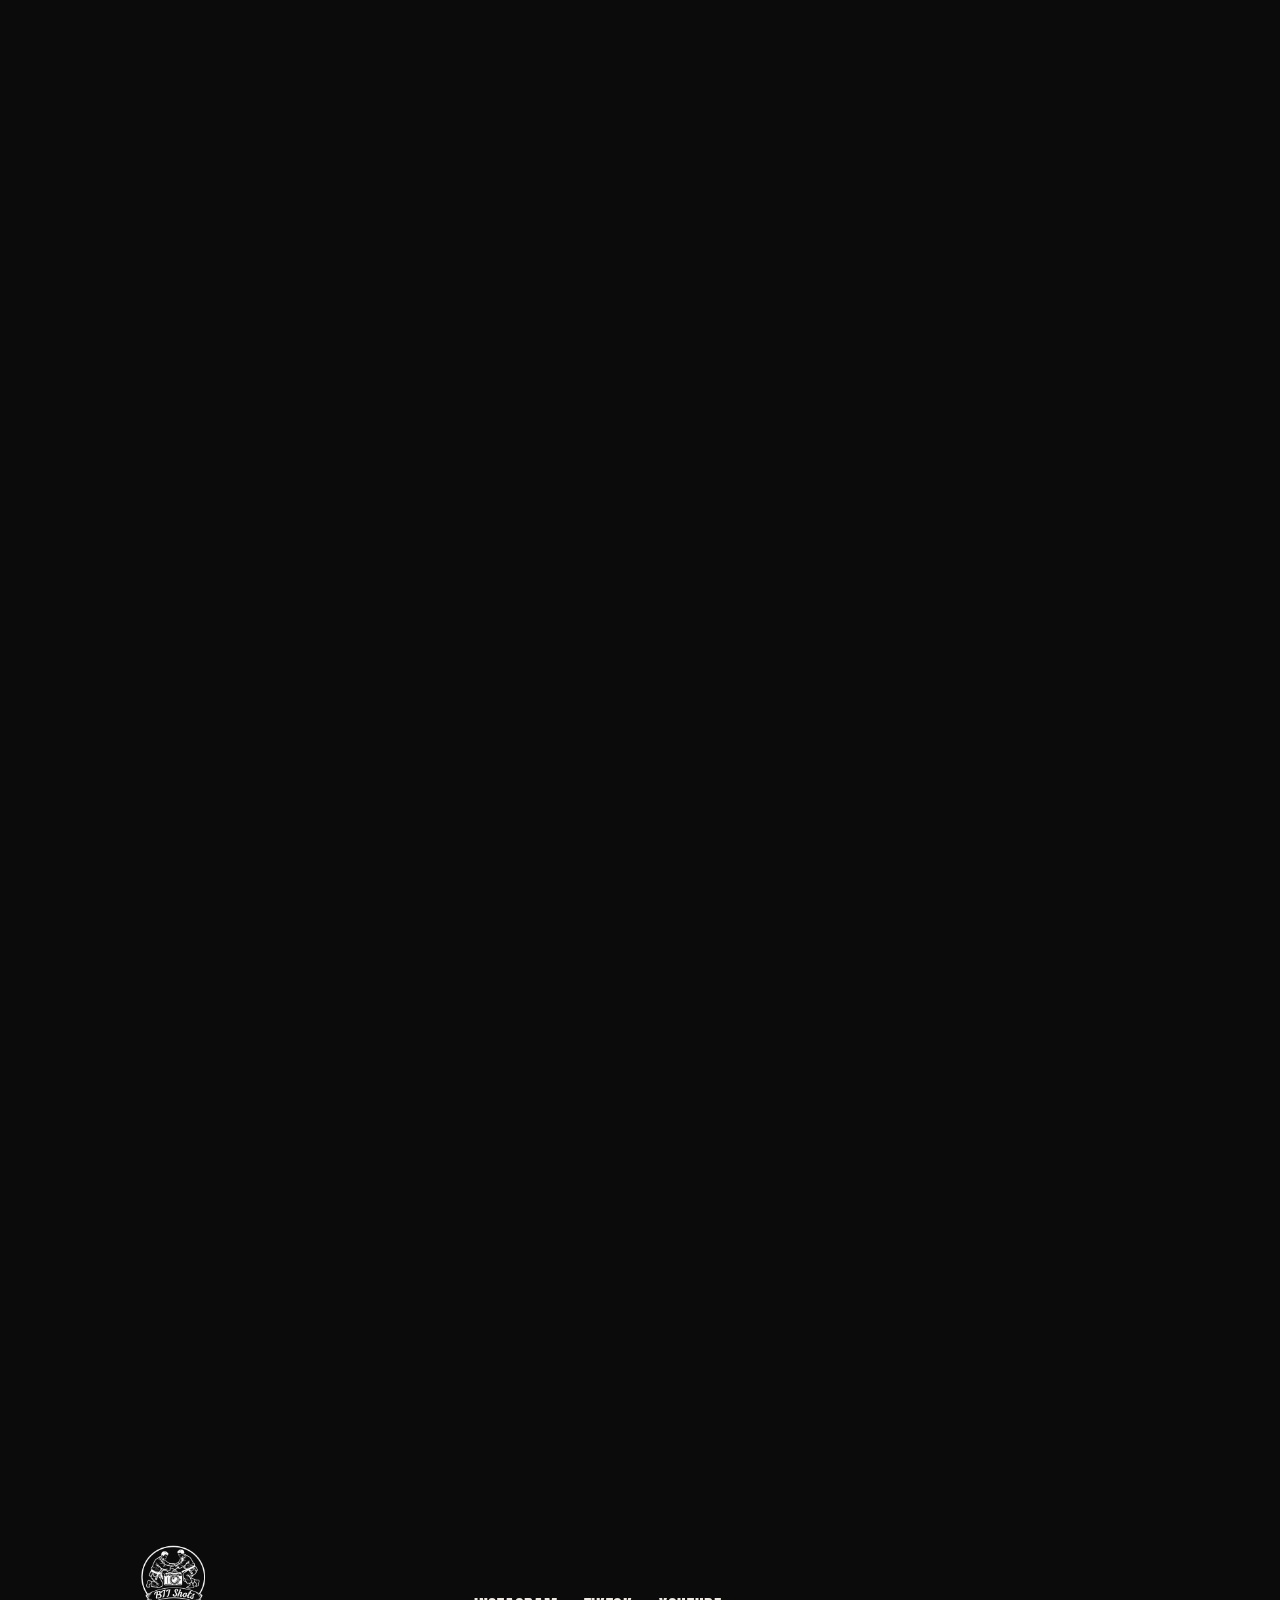
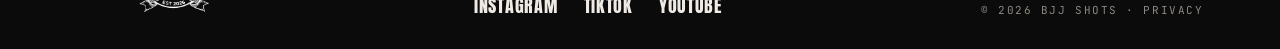
==== commit bec43c69: "Privacy page and footer link Co-Authored-By: Claude Opus 5.5 <noreply@anthropic.com>" ====
--- a/index.html
+++ b/index.html
@@ -599,7 +599,7 @@
     <a href="https://www.tiktok.com/@bjjshots" target="_blank" rel="noopener">TikTok</a>
     <a href="https://www.youtube.com/@BJJShotss" target="_blank" rel="noopener">YouTube</a>
   </div>
-  <span class="mono">© 2026 BJJ Shots</span>
+  <span class="mono">© 2026 BJJ Shots · <a href="privacy.html" style="color:inherit">Privacy</a></span>
 </footer>
 </main>
 
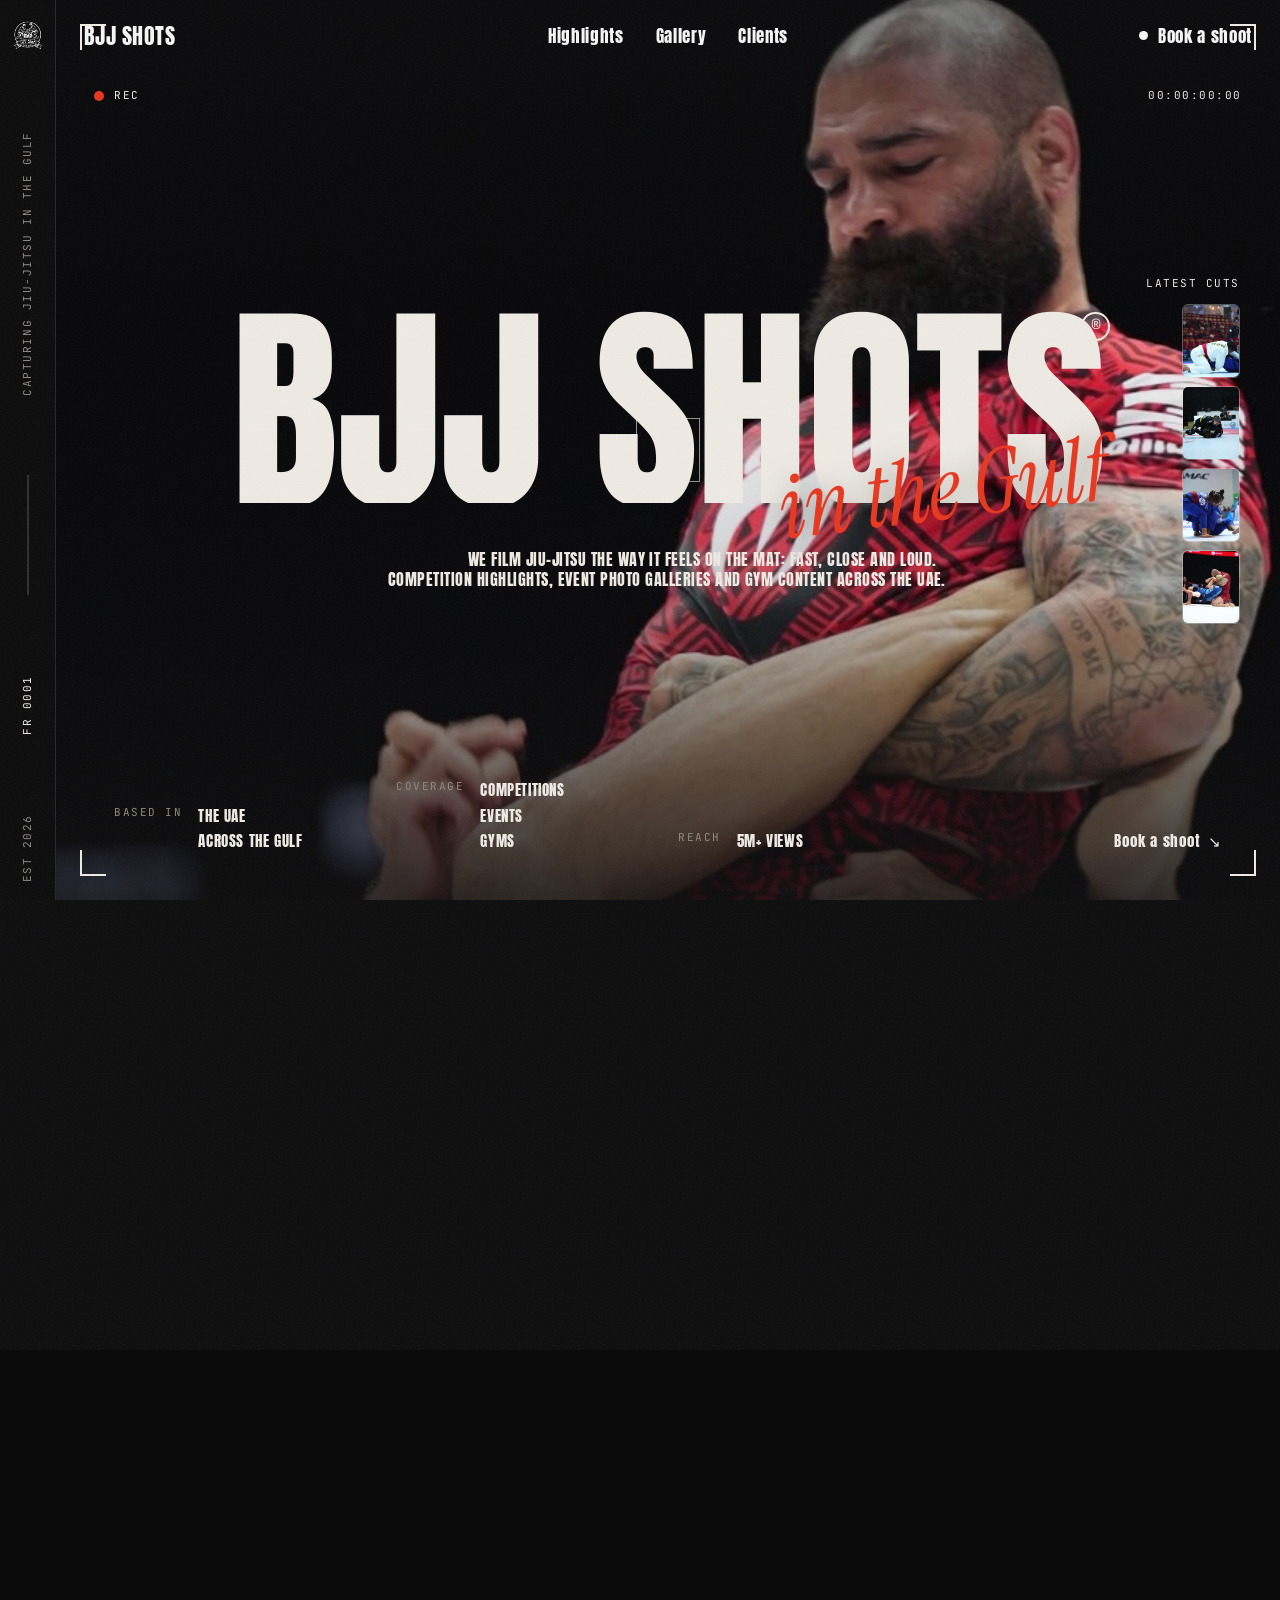
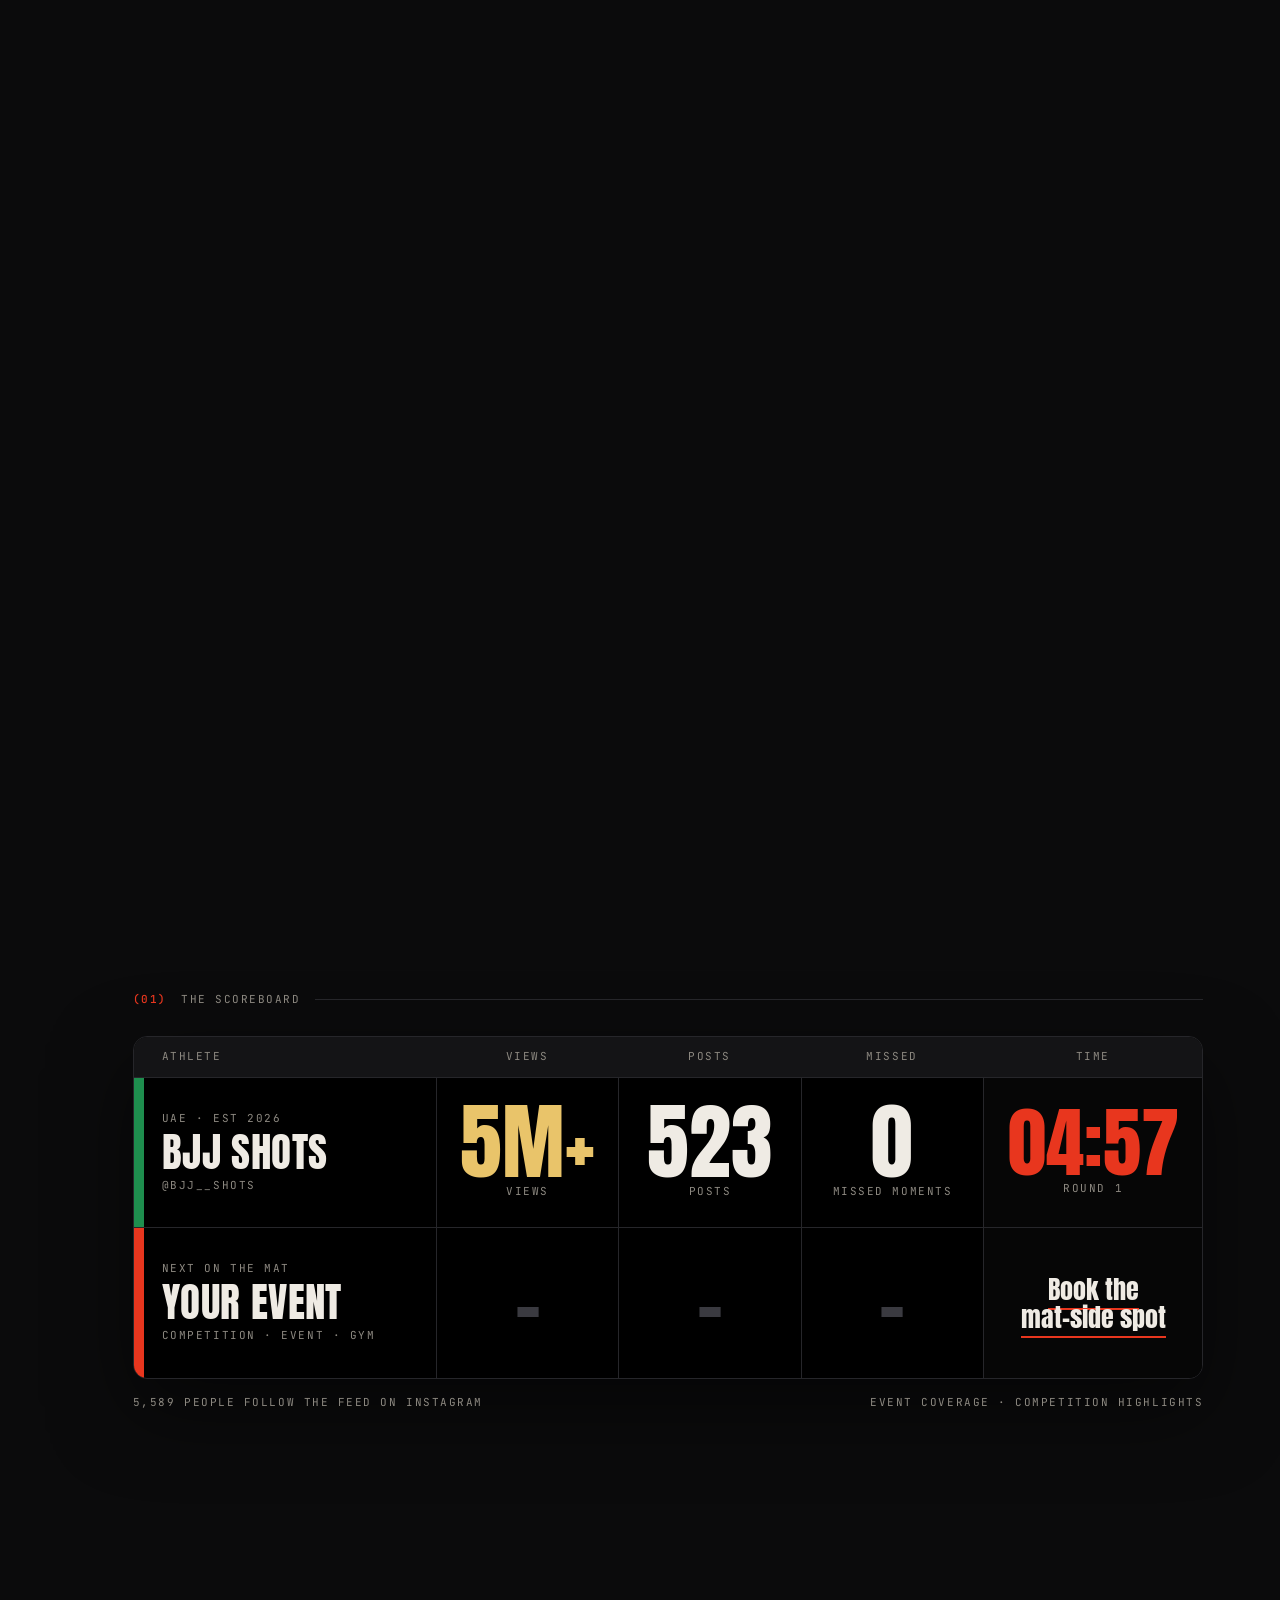
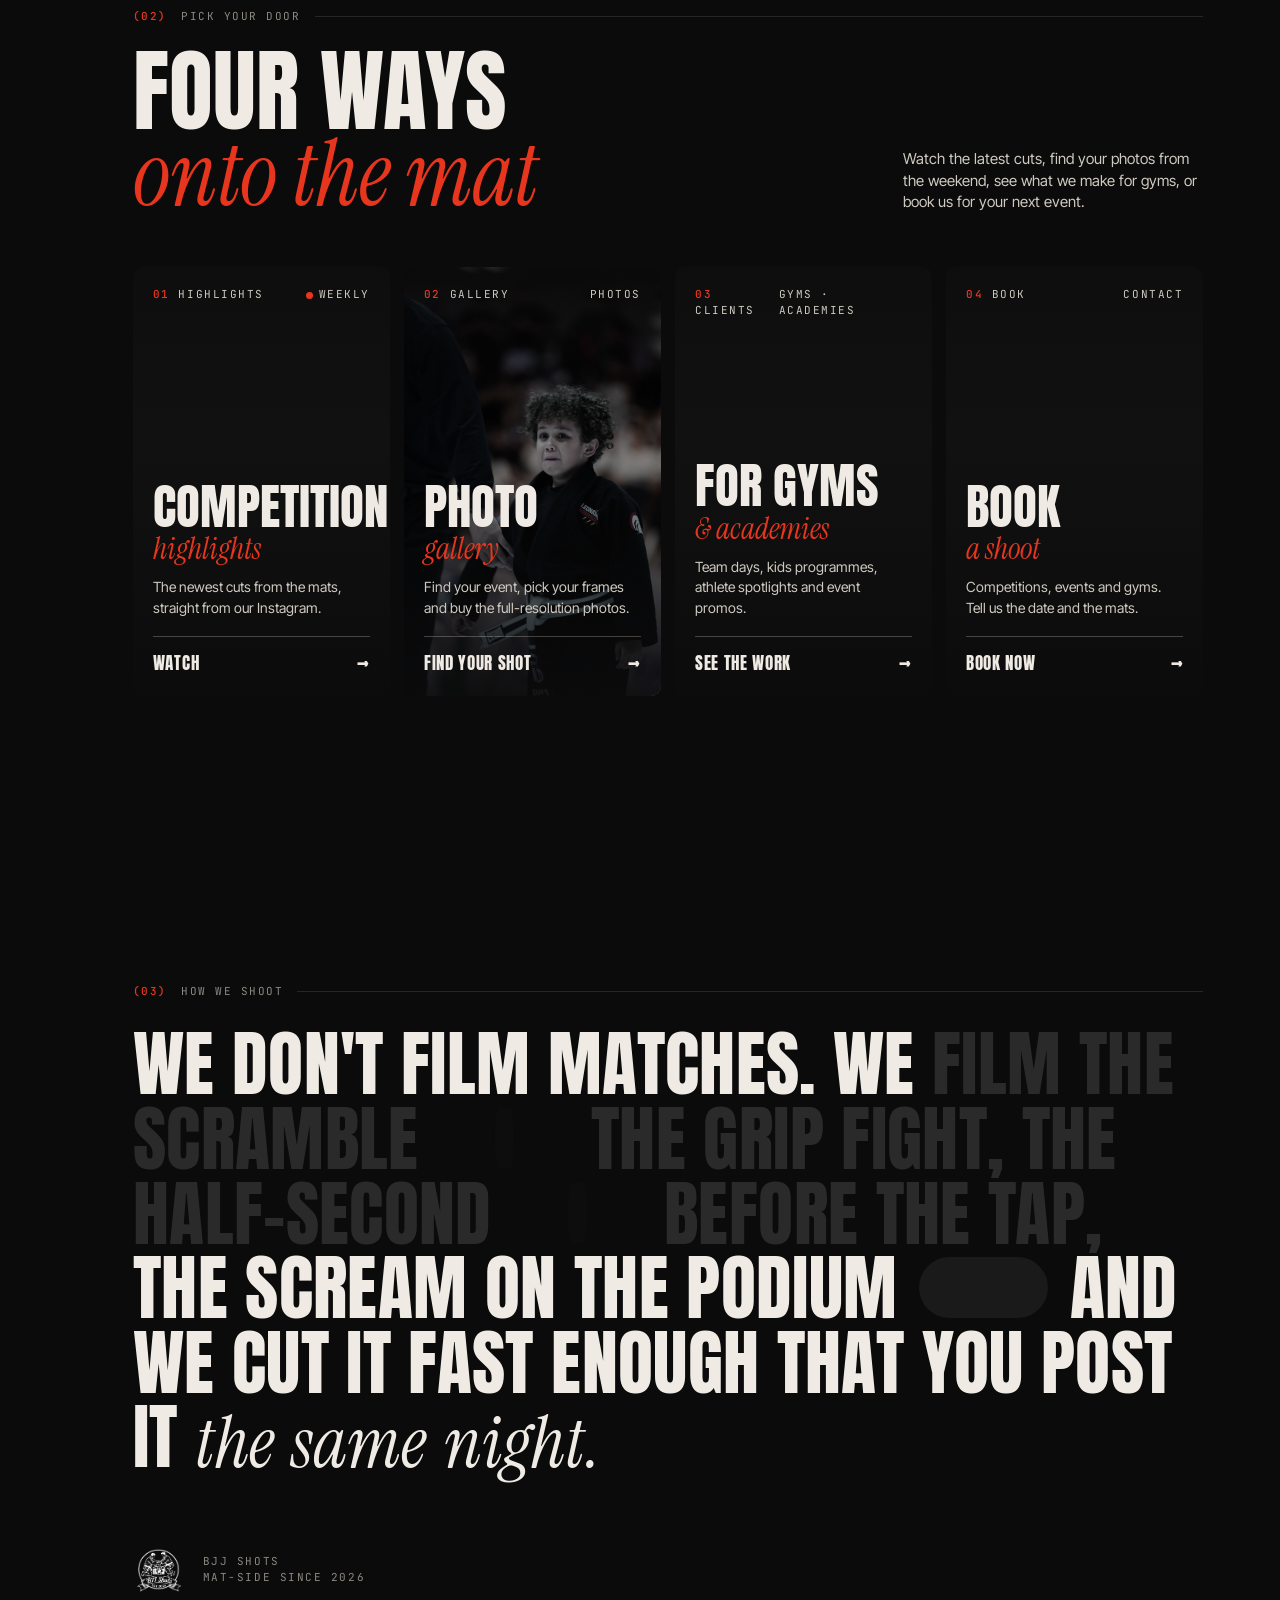
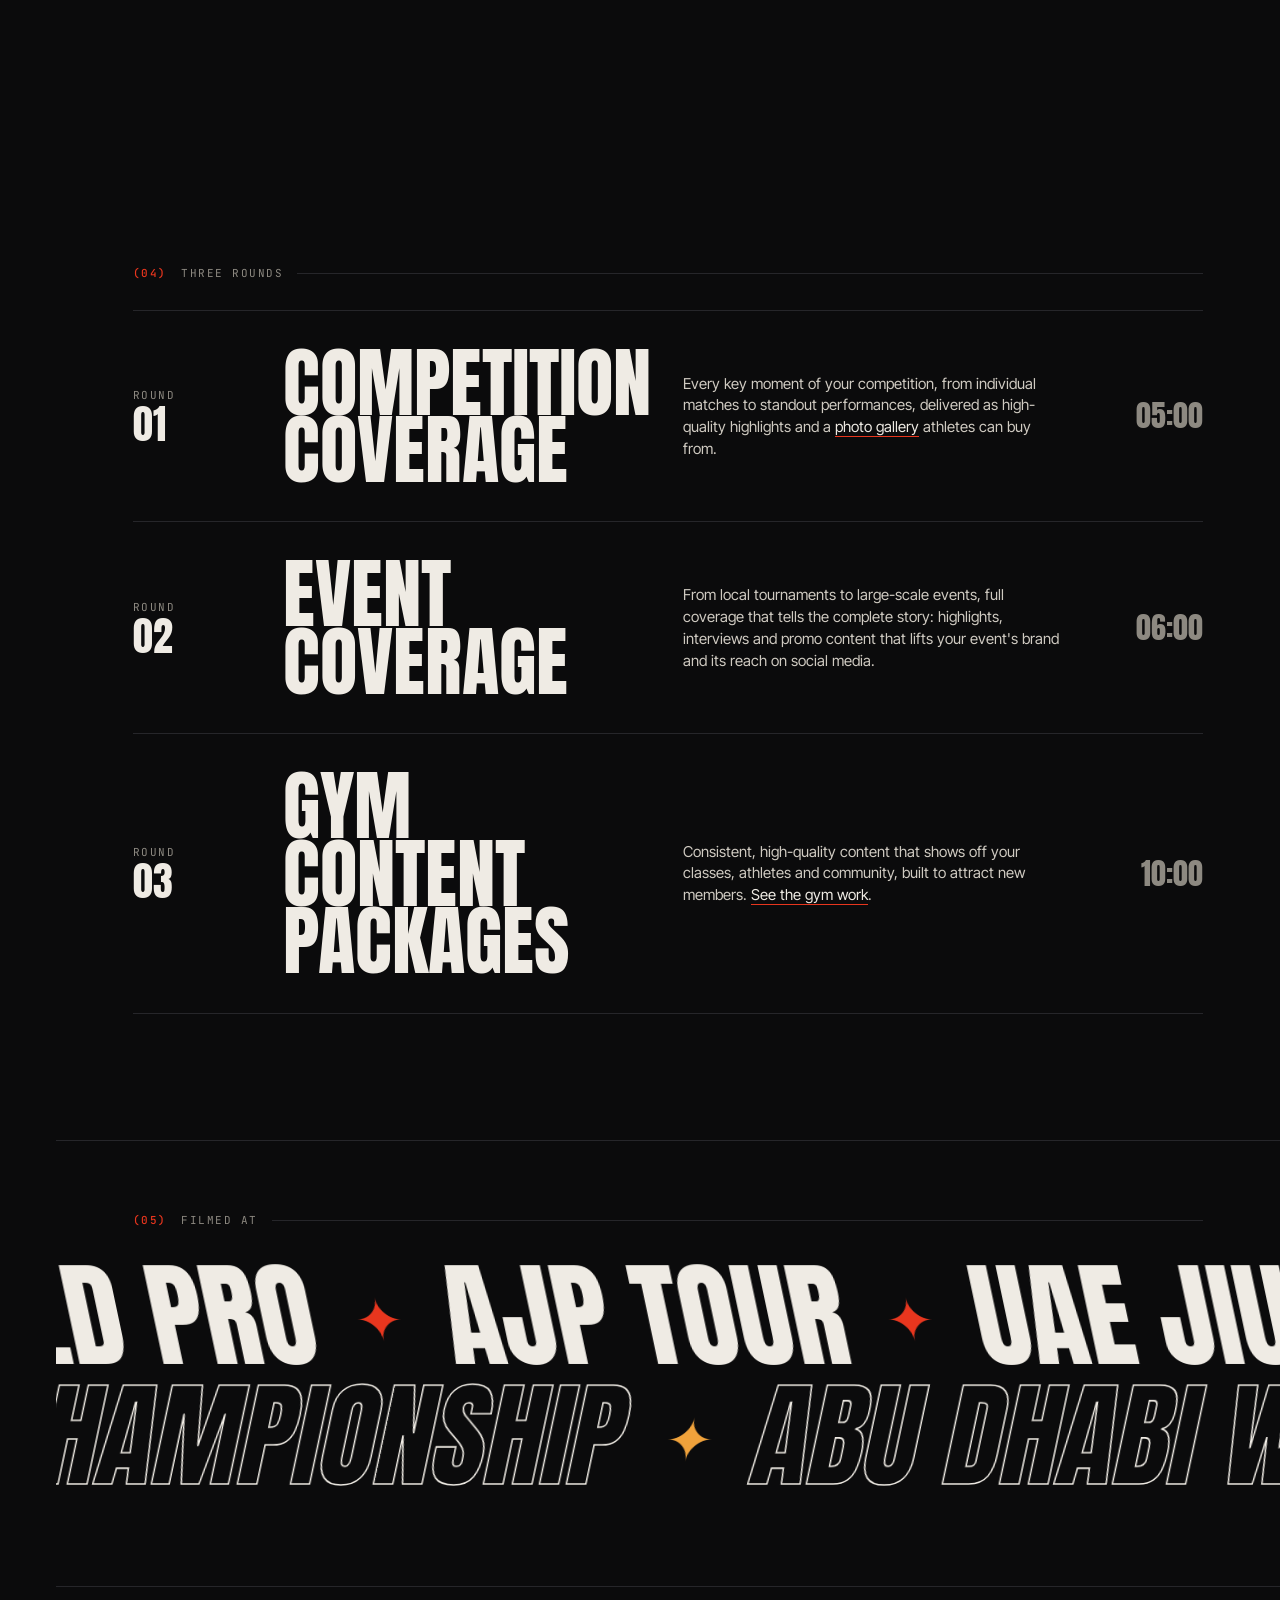
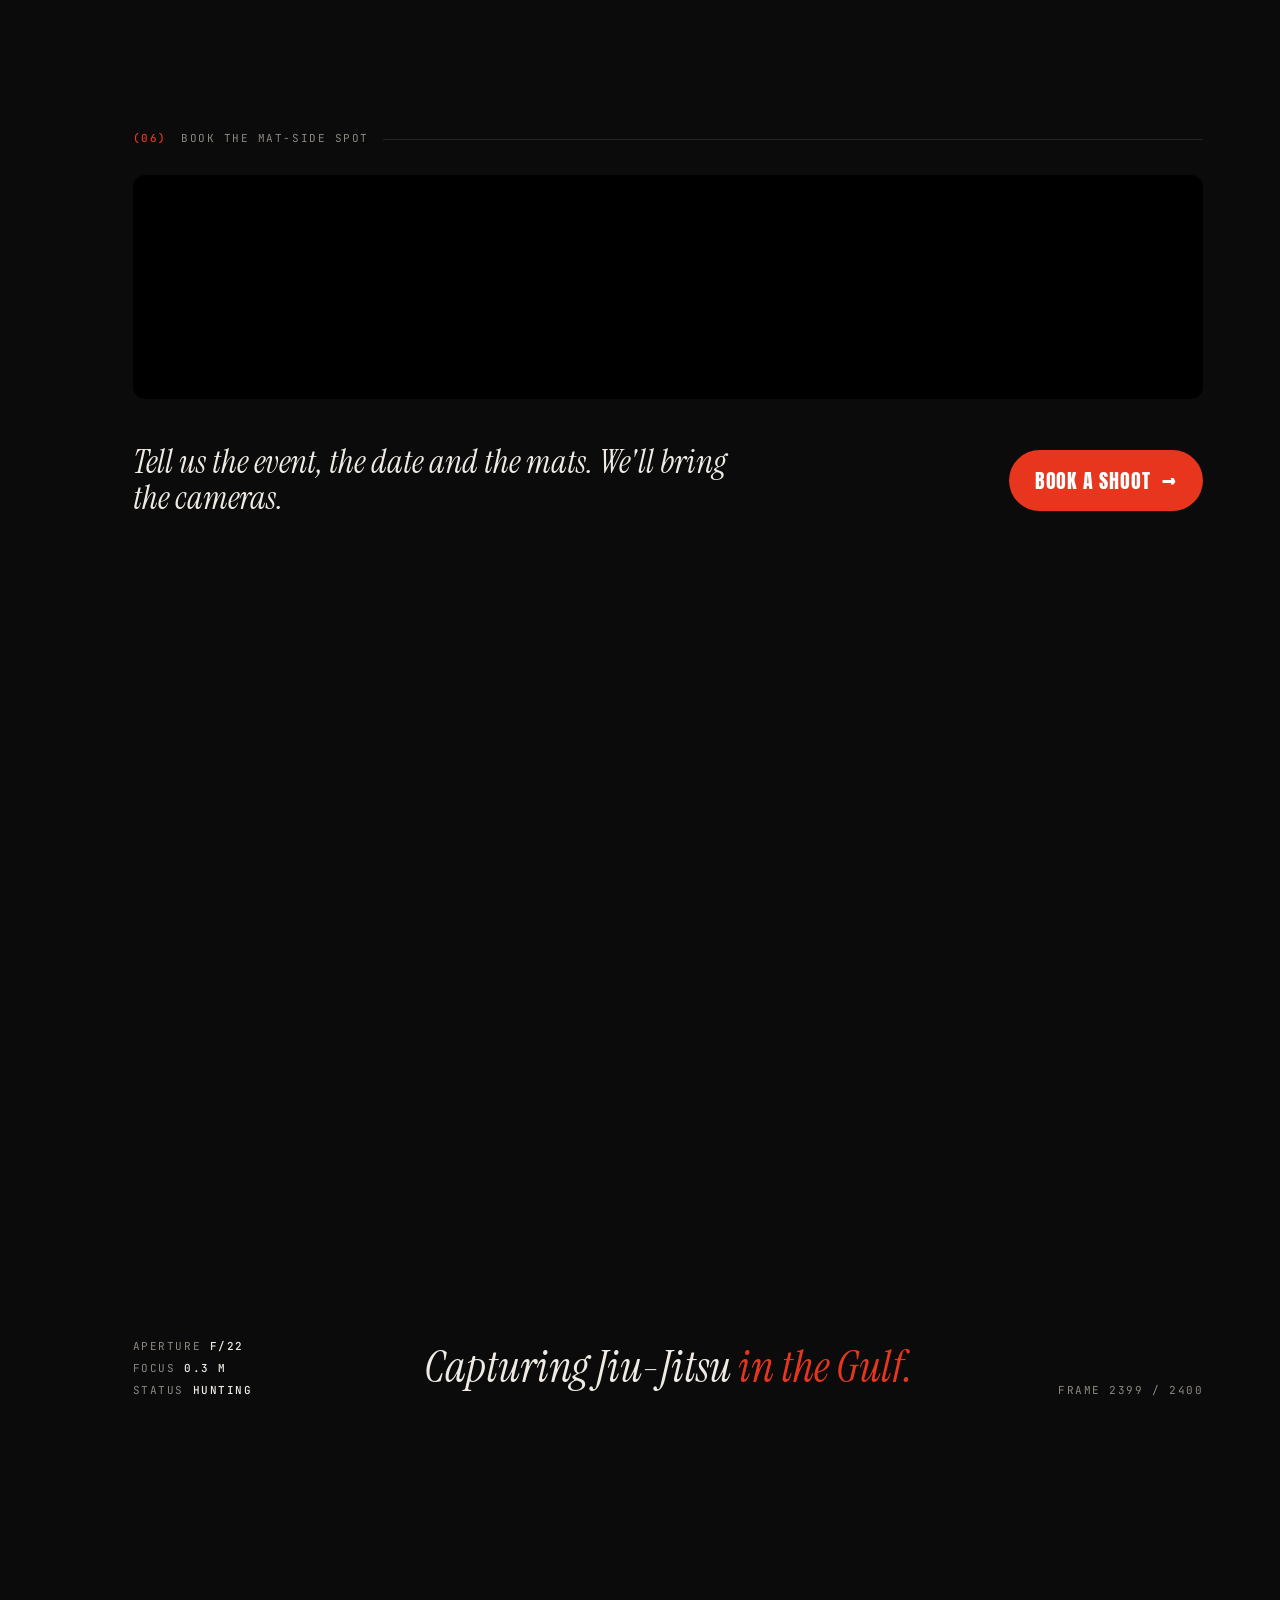
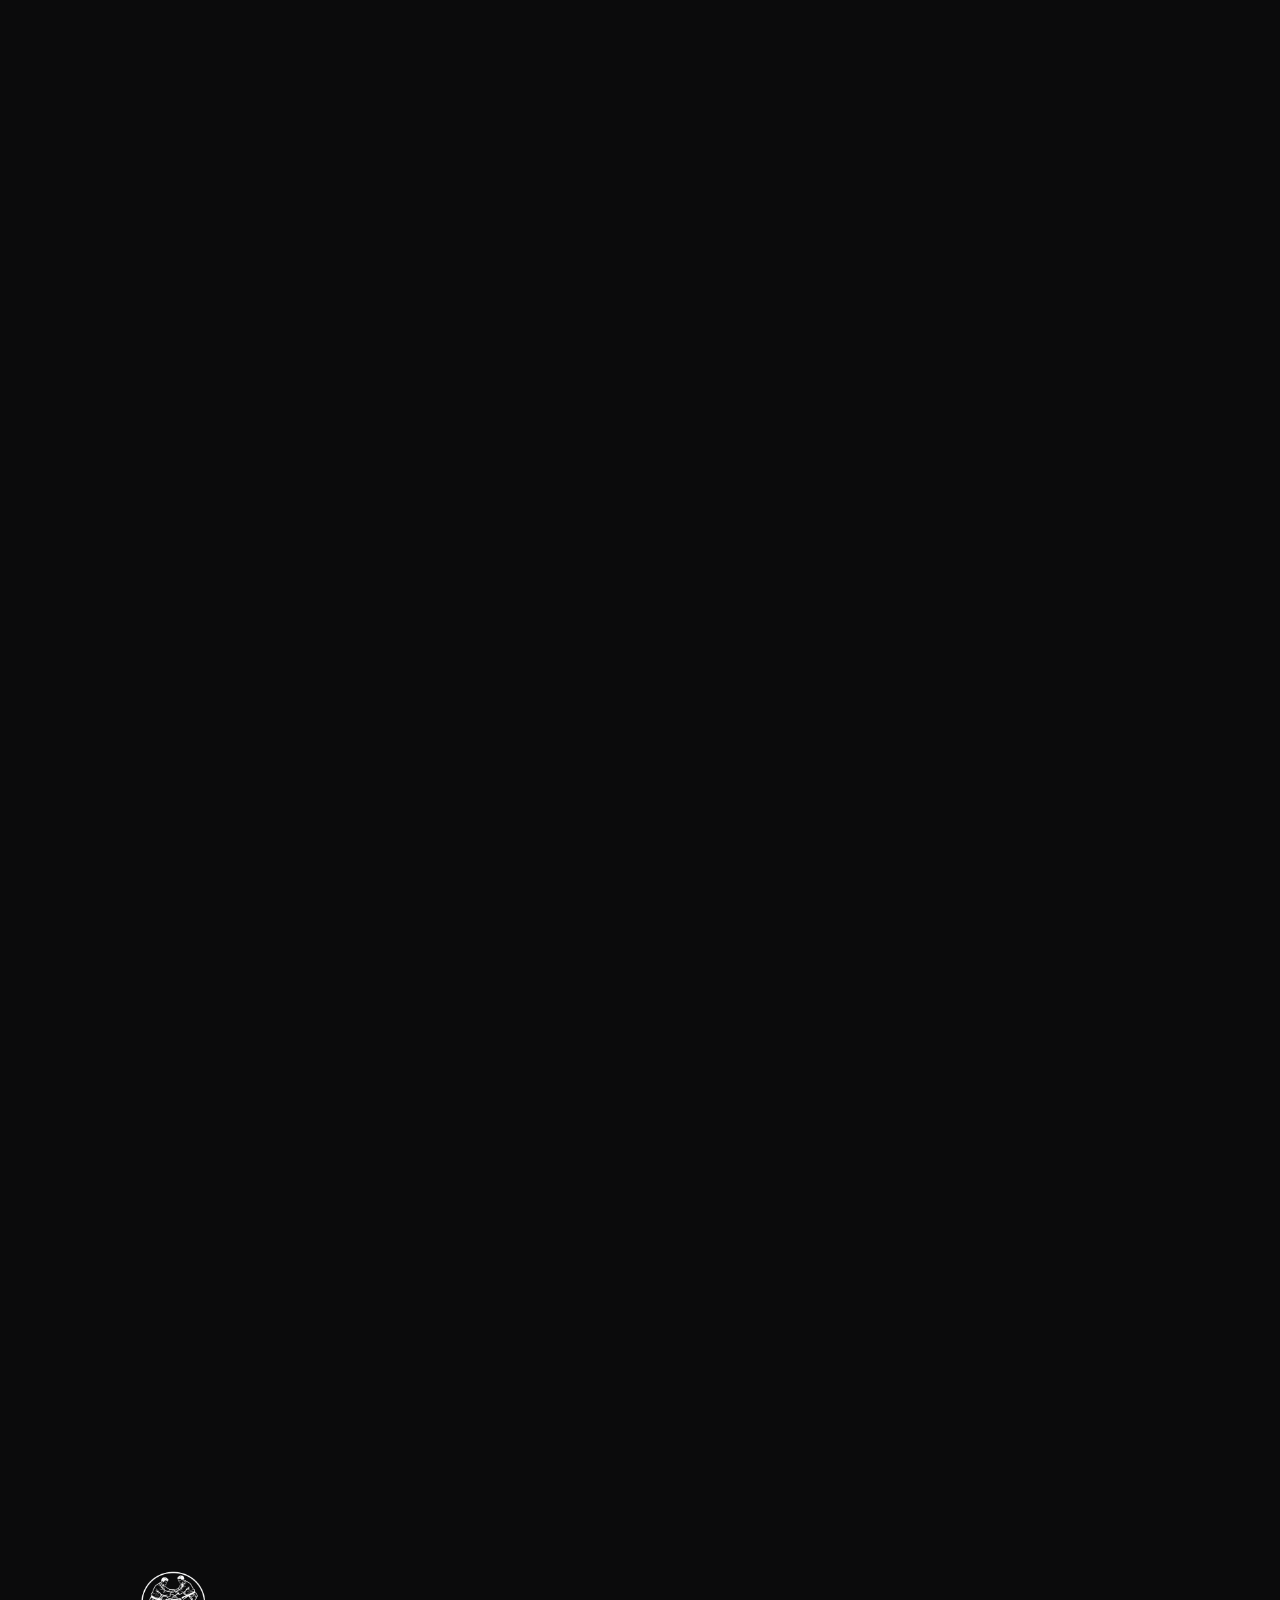
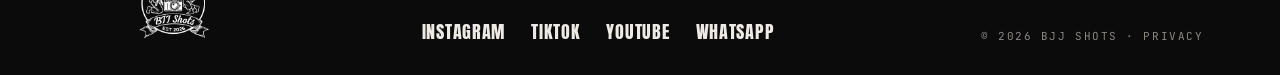
==== commit 88e9c47b: "Five pages: home, highlights, photo gallery with ordering, clients, booking" ====
--- a/index.html
+++ b/index.html
@@ -4,29 +4,17 @@
 <meta charset="utf-8">
 <meta name="viewport" content="width=device-width, initial-scale=1">
 <title>BJJ Shots | Jiu-Jitsu Film & Photo in the Gulf</title>
-<meta name="description" content="BJJ Shots films and photographs Jiu-Jitsu across the Gulf: competition highlights, event coverage and gym content, cut fast and built for the feed.">
+<meta name="description" content="BJJ Shots films and photographs Jiu-Jitsu across the Gulf: competition highlights, photo galleries from every event, and content for gyms and academies.">
+<meta property="og:title" content="BJJ Shots | Jiu-Jitsu Film & Photo in the Gulf">
+<meta property="og:description" content="Competition highlights, event photo galleries and gym content across the UAE.">
+<meta property="og:image" content="media/hero-wide.jpg">
 <link rel="icon" href="logo.png">
 <link rel="preconnect" href="https://fonts.googleapis.com">
 <link rel="preconnect" href="https://fonts.gstatic.com" crossorigin>
 <link href="https://fonts.googleapis.com/css2?family=Anton&family=Instrument+Serif:ital@0;1&family=Inter+Tight:wght@400;500;600&family=JetBrains+Mono:wght@400;500&family=Permanent+Marker&display=swap" rel="stylesheet">
 <link rel="preload" as="image" href="media/hero-wide.jpg">
+<link rel="stylesheet" href="assets/site.css">
 <style>
-:root{
-  --ink:#0B0B0C; --ink2:#141416; --line:#26262A; --paper:#EFEBE4; --mute:#8D8981;
-  --red:#E8361E; --edge:#F0A23B; --gold:#E9C46A;
-  --display:'Anton',Impact,sans-serif; --serif:'Instrument Serif',Georgia,serif;
-  --body:'Inter Tight',system-ui,sans-serif; --mono:'JetBrains Mono',ui-monospace,monospace; --marker:'Permanent Marker',cursive;
-  --rail:56px;
-}
-*{box-sizing:border-box;margin:0;padding:0}
-html{background:var(--ink);color:var(--paper);-webkit-text-size-adjust:100%}
-body{font-family:var(--body);background:var(--ink);overflow-x:hidden;line-height:1.45}
-a{color:inherit;text-decoration:none}
-button{font:inherit;color:inherit;background:none;border:0;cursor:pointer;text-align:left}
-img,video{display:block;max-width:100%}
-::selection{background:var(--red);color:#fff}
-.mono{font-family:var(--mono);font-size:11px;letter-spacing:.14em;text-transform:uppercase}
-
 /* ---------- loader: an aperture opening ---------- */
 #loader{position:fixed;inset:0;z-index:100;background:var(--ink);display:grid;place-items:center;pointer-events:none}
 #loader .iris{width:120px;height:120px}
@@ -35,37 +23,6 @@
 #loader .lbl{position:absolute;bottom:40px;right:32px}
 #loader.open{clip-path:circle(0% at 50% 50%);transition:clip-path 1s cubic-bezier(.7,0,.2,1) .1s}
 #loader.gone{display:none}
-
-/* ---------- chrome: grain, rail, nav, cursor ---------- */
-.grain{position:fixed;inset:-50%;z-index:90;pointer-events:none;opacity:.07;
-  background-image:url("data:image/svg+xml,%3Csvg xmlns='http://www.w3.org/2000/svg' width='160' height='160'%3E%3Cfilter id='n'%3E%3CfeTurbulence type='fractalNoise' baseFrequency='.9' numOctaves='3' stitchTiles='stitch'/%3E%3C/filter%3E%3Crect width='100%25' height='100%25' filter='url(%23n)'/%3E%3C/svg%3E");
-  animation:grain 1s steps(6) infinite}
-@keyframes grain{0%{transform:translate(0,0)}20%{transform:translate(-4%,3%)}40%{transform:translate(3%,-5%)}60%{transform:translate(-6%,-2%)}80%{transform:translate(5%,4%)}100%{transform:translate(0,0)}}
-.rail{position:fixed;left:0;top:0;bottom:0;width:var(--rail);z-index:60;border-right:1px solid rgba(239,235,228,.12);background:rgba(11,11,12,.55);backdrop-filter:blur(10px);-webkit-backdrop-filter:blur(10px);display:flex;flex-direction:column;align-items:center;justify-content:space-between;padding:18px 0}
-.rail .mark{width:34px;height:34px}
-.rail .vert{writing-mode:vertical-rl;transform:rotate(180deg);white-space:nowrap;color:var(--mute)}
-.rail .meter{width:2px;height:120px;background:rgba(239,235,228,.15);position:relative;overflow:hidden}
-.rail .meter i{position:absolute;left:0;top:0;width:100%;height:100%;background:var(--red);transform-origin:top;transform:scaleY(0)}
-.rail .fr{color:var(--paper)}
-.nav{position:fixed;top:0;left:var(--rail);right:0;z-index:55;display:grid;grid-template-columns:1fr auto 1fr;align-items:center;padding:20px 28px;mix-blend-mode:difference;color:#fff}
-.nav .brand{display:flex;align-items:center;gap:10px;font-family:var(--display);font-size:22px;letter-spacing:.02em}
-.nav .links{display:flex;gap:34px}
-.nav .links a{font-family:var(--display);font-size:17px;letter-spacing:.04em;position:relative}
-.nav .links a sup{font-family:var(--mono);font-size:9px;color:#fff;margin-left:3px;vertical-align:top}
-.nav .links a::after{content:"";position:absolute;left:0;right:0;bottom:-3px;height:2px;background:#fff;transform:scaleX(0);transform-origin:right;transition:transform .35s cubic-bezier(.7,0,.2,1)}
-.nav .links a:hover::after{transform:scaleX(1);transform-origin:left}
-.nav .cta{justify-self:end;font-family:var(--display);font-size:17px;letter-spacing:.04em;display:flex;align-items:center;gap:10px}
-.nav .cta b{width:9px;height:9px;border-radius:50%;background:#fff;animation:blink 1.2s steps(2) infinite}
-@keyframes blink{50%{opacity:0}}
-.cursor{position:fixed;left:0;top:0;z-index:95;pointer-events:none;width:14px;height:14px;margin:-7px 0 0 -7px;border:1.5px solid #fff;border-radius:50%;mix-blend-mode:difference;transition:width .25s,height .25s,margin .25s,background .25s,opacity .2s;display:grid;place-items:center}
-.cursor span{font-family:var(--mono);font-size:10px;letter-spacing:.12em;color:#000;opacity:0;transition:opacity .2s}
-.cursor.play{width:84px;height:84px;margin:-42px 0 0 -42px;background:#fff}
-.cursor.play span{opacity:1}
-.cursor.hide,.cursor.idle{opacity:0}
-@media (pointer:coarse){.cursor{display:none}}
-
-main{padding-left:var(--rail)}
-section{position:relative}
 
 /* ---------- 1. hero: full frame that finds its 9:16 shape ---------- */
 #hero{height:270vh}
@@ -93,7 +50,7 @@
 .wordmark{position:relative;font-family:var(--display);font-weight:400;font-size:clamp(84px,17.5vw,300px);line-height:.82;letter-spacing:-.005em;color:var(--paper);text-transform:uppercase;white-space:nowrap}
 .wordmark .clip{display:inline-block;overflow:hidden;vertical-align:top;padding-top:.04em}
 .wordmark .ch{display:inline-block;transform:translateY(105%)}
-.wordmark .ch.in{transform:none;transition:transform 1s cubic-bezier(.2,.8,.1,1)}
+.wordmark .ch.in{transform:none;transition:transform 1s var(--ease)}
 .wordmark .reg{position:absolute;top:.08em;right:-.3em;font-family:var(--mono);font-size:.075em;border:2px solid currentColor;border-radius:50%;width:1.7em;height:1.7em;display:grid;place-items:center;letter-spacing:0}
 .wordmark .script{position:absolute;right:-.04em;bottom:-.34em;font-family:var(--serif);font-style:italic;font-size:.4em;color:var(--red);letter-spacing:-.01em;text-transform:none;transform:rotate(-7deg);text-shadow:0 4px 30px rgba(0,0,0,.4);line-height:1;opacity:0;transition:opacity .8s 1s}
 .wordmark.in .script{opacity:1}
@@ -105,20 +62,17 @@
 .hero-foot .roll{justify-self:end;font-family:var(--display);font-size:15px;letter-spacing:.05em;display:flex;gap:8px;align-items:center}
 .cuts{position:absolute;right:40px;top:50%;transform:translateY(-50%);z-index:6;display:flex;flex-direction:column;gap:8px;will-change:opacity}
 .cuts .mono{color:var(--paper);margin-bottom:4px;text-align:right}
-.cuts button{width:58px;height:74px;border-radius:6px;overflow:hidden;border:1.5px solid rgba(239,235,228,.35);transition:transform .35s cubic-bezier(.2,.8,.1,1),border-color .3s;margin-left:auto}
+.cuts button{width:58px;height:74px;border-radius:6px;overflow:hidden;border:1.5px solid rgba(239,235,228,.35);transition:transform .35s var(--ease),border-color .3s;margin-left:auto}
 .cuts button:hover{transform:translateX(-8px) scale(1.08);border-color:var(--paper)}
 .cuts img{width:100%;height:100%;object-fit:cover}
 .shape{position:absolute;inset:0;z-index:3;pointer-events:none;display:flex;align-items:center;justify-content:space-between;padding:0 4vw}
 .shape .big{font-family:var(--display);font-size:clamp(60px,10vw,180px);line-height:.85;text-transform:uppercase;will-change:transform,opacity;opacity:0}
 .shape .big em{font-family:var(--serif);font-style:italic;text-transform:none;color:var(--red);font-weight:400}
 .shape-note{position:absolute;left:0;right:0;bottom:5vh;z-index:3;display:flex;justify-content:space-between;padding:0 4vw;opacity:0;pointer-events:none}
-.shape-note p{max-width:290px;color:#CFCAC1;line-height:1.6}
+.shape-note p{max-width:290px;color:var(--soft);line-height:1.6}
 
 /* ---------- 2. scoreboard ---------- */
 #numbers{padding:18vh 6vw 16vh}
-.kicker{display:flex;align-items:center;gap:14px;color:var(--mute);margin-bottom:28px}
-.kicker b{color:var(--red);font-weight:500}
-.kicker::after{content:"";flex:1;height:1px;background:var(--line)}
 .board{border:1px solid var(--line);border-radius:14px;overflow:hidden;background:#000;box-shadow:0 30px 80px rgba(0,0,0,.5)}
 .board .head,.board .row{display:grid;grid-template-columns:10px 1.6fr repeat(3,1fr) 1.2fr;align-items:stretch}
 .board .head{background:var(--ink2);border-bottom:1px solid var(--line)}
@@ -142,88 +96,57 @@
 .board .row.b .clock .t a{border-bottom:2px solid var(--red)}
 .board-foot{display:flex;justify-content:space-between;gap:20px;margin-top:16px;color:var(--mute)}
 
-/* ---------- 3. film strip ---------- */
-#work{height:420vh}
-#work .pin{display:flex;flex-direction:column;justify-content:center}
-.work-head{padding:0 6vw;margin:4vh 0 6vh;display:flex;justify-content:space-between;align-items:end;gap:20px;z-index:2}
-.work-head h2,.sel-head h2{font-family:var(--display);font-weight:400;font-size:clamp(46px,7vw,120px);line-height:.85;text-transform:uppercase}
-.work-head h2 em,.sel-head h2 em{font-family:var(--serif);font-style:italic;text-transform:none;color:var(--red);font-weight:400}
-.work-head p{max-width:280px;color:#CFCAC1;font-size:15px}
-.film{position:relative;background:#050505;padding:40px 0 34px;border-top:1px solid #1b1b1b;border-bottom:1px solid #1b1b1b}
-.film::before,.film::after{content:"";position:absolute;left:0;right:0;height:12px;background:repeating-linear-gradient(90deg,transparent 0 10px,#262626 10px 24px,transparent 24px 34px)}
-.film::before{top:8px}.film::after{bottom:8px}
-.track{display:flex;gap:18px;padding:0 6vw;will-change:transform;width:max-content}
-.frame{position:relative;flex:none;width:calc(min(46vh,520px) * 9 / 16)}
-@media (pointer:fine){.frame{cursor:none}}
-.frame .shot{position:relative;display:block;aspect-ratio:9/16;border-radius:4px;overflow:hidden;background:#111;transition:transform .6s cubic-bezier(.2,.8,.1,1)}
-.frame video,.frame img{position:absolute;inset:0;width:100%;height:100%;object-fit:cover}
-.frame .shot::after{content:"";position:absolute;inset:0;background:linear-gradient(180deg,transparent 55%,rgba(0,0,0,.75));transition:opacity .4s}
-.frame:hover .shot{transform:scale(1.035)}
-.frame:hover .shot::after{opacity:.35}
-.frame .edge{position:absolute;top:-22px;left:0;right:0;display:flex;justify-content:space-between;font-family:var(--mono);font-size:9px;letter-spacing:.18em;color:var(--edge)}
-.frame .cap{position:absolute;left:12px;right:12px;bottom:12px;z-index:2;display:block}
-.frame .cap b{display:block;font-family:var(--display);font-weight:400;font-size:22px;line-height:1;text-transform:uppercase;letter-spacing:.02em;margin-bottom:4px}
-.frame .cap .mono{color:#CFCAC1;font-size:10px}
-.frame .no{position:absolute;top:10px;left:12px;z-index:2;font-family:var(--display);font-size:15px;color:var(--paper)}
-.frame.endcard .shot{display:flex;flex-direction:column;justify-content:space-between;padding:20px;background:var(--red)}
-.frame.endcard .shot::after{display:none}
-.frame.endcard b{font-family:var(--display);font-weight:400;font-size:40px;line-height:.92;text-transform:uppercase;color:#fff}
-.work-meter{position:absolute;left:6vw;right:6vw;bottom:7vh;display:flex;align-items:center;gap:16px;color:var(--mute)}
-.work-meter .bar{flex:1;height:1px;background:var(--line);position:relative}
-.work-meter .bar i{position:absolute;left:0;top:-1px;height:3px;width:100%;background:var(--paper);transform-origin:left;transform:scaleX(0)}
+/* ---------- 3. four doors ---------- */
+#doors{padding:6vh 6vw 16vh}
+.doors-head{display:flex;justify-content:space-between;align-items:end;gap:30px;margin-bottom:6vh}
+.doors-head p{max-width:300px;color:var(--soft);font-size:15px}
+.doors{display:grid;grid-template-columns:repeat(4,1fr);gap:14px}
+.door{position:relative;display:flex;flex-direction:column;justify-content:space-between;aspect-ratio:3/5;border-radius:10px;overflow:hidden;background:#111;padding:20px;isolation:isolate}
+.door video,.door img{position:absolute;inset:0;width:100%;height:100%;object-fit:cover;z-index:-2;transition:transform 1s var(--ease),filter .5s;filter:grayscale(.55) brightness(.62)}
+.door::after{content:"";position:absolute;inset:0;z-index:-1;background:linear-gradient(180deg,rgba(11,11,12,.55),transparent 40%,rgba(11,11,12,.9))}
+.door:hover video,.door:hover img,.door:focus-visible video,.door:focus-visible img{transform:scale(1.06);filter:none}
+.door .top{display:flex;justify-content:space-between;color:var(--soft)}
+.door .top b{color:var(--red);font-weight:500}
+.door h3{font-family:var(--display);font-weight:400;font-size:clamp(38px,3.8vw,64px);line-height:.88;text-transform:uppercase}
+.door h3 em{display:block;font-family:var(--serif);font-style:italic;text-transform:none;color:var(--red);font-size:.62em;line-height:1.1;margin-top:.12em}
+.door p{color:var(--soft);font-size:14px;margin-top:12px;max-width:260px}
+.door .go{display:flex;justify-content:space-between;align-items:center;margin-top:18px;padding-top:14px;border-top:1px solid rgba(239,235,228,.25);font-family:var(--display);font-size:17px;letter-spacing:.04em;text-transform:uppercase}
+.door .go span:last-child{transition:transform .4s var(--ease)}
+.door:hover .go span:last-child{transform:translateX(6px) rotate(-30deg)}
+.door .live{display:inline-flex;align-items:center;gap:6px}
+.door .live i{width:7px;height:7px;border-radius:50%;background:var(--red);animation:blink 1s steps(2) infinite}
 
 /* ---------- 4. manifesto with inline clips ---------- */
-#manifesto{padding:22vh 6vw 20vh}
+#manifesto{padding:16vh 6vw 20vh}
 .mani{font-family:var(--display);font-size:clamp(38px,5.6vw,96px);line-height:1.04;text-transform:uppercase;letter-spacing:.005em;max-width:1500px}
 .mani .w{opacity:.14;transition:opacity .35s}
 .mani .w.on{opacity:1}
 .mani .w.red.on{color:var(--red)}
 .mani .w.it{font-family:var(--serif);font-style:italic;text-transform:none;letter-spacing:0}
-.mani .pill{display:inline-block;vertical-align:middle;width:1.8em;height:.84em;border-radius:999px;overflow:hidden;margin:0 .06em;position:relative;top:-.06em;transform:scaleX(.15);opacity:.2;transition:transform .7s cubic-bezier(.2,.8,.1,1),opacity .4s;background:#1a1a1a}
+.mani .pill{display:inline-block;vertical-align:middle;width:1.8em;height:.84em;border-radius:999px;overflow:hidden;margin:0 .06em;position:relative;top:-.06em;transform:scaleX(.15);opacity:.2;transition:transform .7s var(--ease),opacity .4s;background:#1a1a1a}
 .mani .pill.on{transform:none;opacity:1}
 .mani .pill video{width:100%;height:100%;object-fit:cover}
 .sig{display:flex;gap:18px;align-items:center;margin-top:7vh;color:var(--mute)}
 .sig img{width:52px;height:52px}
 
-/* ---------- 5. contact sheet ---------- */
-#selects{padding:14vh 6vw 16vh;background:#E9E5DD;color:var(--ink)}
-#selects .kicker{color:#6B675F}
-#selects .kicker::after{background:#CFC9BE}
-.sel-head{display:flex;justify-content:space-between;align-items:end;gap:30px;margin-bottom:7vh}
-.sel-head p{max-width:300px;font-size:15px;color:#4A4741}
-.sheet{background:#0E0E0F;padding:40px 22px 22px;border-radius:6px;box-shadow:0 30px 70px rgba(0,0,0,.25);display:grid;grid-template-columns:repeat(7,1fr);gap:36px 10px;position:relative}
-.sheet .cell{position:relative}
-.sheet .cell .num{display:flex;justify-content:space-between;font-family:var(--mono);font-size:9px;letter-spacing:.14em;color:var(--edge);margin-bottom:5px}
-.sheet .ph{position:relative;aspect-ratio:9/16;overflow:hidden;background:#222}
-@media (pointer:fine){.sheet .ph{cursor:none}}
-.sheet .ph img{width:100%;height:100%;object-fit:cover;filter:grayscale(.2) contrast(1.05);transition:filter .4s}
-.sheet .ph:hover img{filter:none}
-.sheet svg.mk{position:absolute;left:-12%;top:2%;width:124%;height:110%;pointer-events:none;overflow:visible;z-index:2}
-.sheet svg.mk path{fill:none;stroke:var(--red);stroke-width:3.4;stroke-linecap:round;stroke-linejoin:round;vector-effect:non-scaling-stroke}
-.sheet .note{position:absolute;z-index:3;top:-30px;font-family:var(--marker);color:var(--red);font-size:clamp(14px,1.3vw,21px);white-space:nowrap;transform:rotate(-8deg);opacity:0;transition:opacity .5s 1.2s}
-.sheet.drawn .note{opacity:1}
-.loupe{position:fixed;left:0;top:0;width:210px;height:210px;margin:-105px 0 0 -105px;border-radius:50%;z-index:80;pointer-events:none;border:3px solid #fff;box-shadow:0 20px 50px rgba(0,0,0,.45),inset 0 0 0 1px rgba(0,0,0,.4);background-repeat:no-repeat;background-color:#111;opacity:0;scale:.6;transition:opacity .2s,scale .25s cubic-bezier(.2,.8,.1,1)}
-.loupe.on{opacity:1;scale:1}
-.loupe::after{content:"3.2×";position:absolute;right:20px;bottom:26px;font-family:var(--mono);font-size:10px;color:#fff;background:rgba(0,0,0,.55);padding:2px 5px;border-radius:3px}
-@media (pointer:coarse){.loupe{display:none}}
-
-/* ---------- 6. services as rounds ---------- */
-#services{padding:18vh 6vw 14vh}
+/* ---------- 5. services as rounds ---------- */
+#services{padding:10vh 6vw 14vh}
 .rounds{border-top:1px solid var(--line)}
 .round{display:grid;grid-template-columns:120px 1fr 380px 110px;gap:30px;align-items:center;padding:4.2vh 0;border-bottom:1px solid var(--line);position:relative}
 @media (pointer:fine){.round{cursor:none}}
 .round .rd{color:var(--mute)}
 .round .rd b{display:block;font-family:var(--display);font-size:40px;color:var(--paper);letter-spacing:0;font-weight:400;line-height:1}
-.round h3{font-family:var(--display);font-size:clamp(40px,6vw,104px);line-height:.88;text-transform:uppercase;font-weight:400;transition:transform .5s cubic-bezier(.2,.8,.1,1),color .3s}
+.round h3{font-family:var(--display);font-size:clamp(40px,6vw,104px);line-height:.88;text-transform:uppercase;font-weight:400;transition:transform .5s var(--ease),color .3s}
 .round:hover h3{transform:translateX(18px);color:var(--red)}
-.round p{color:#CFCAC1;font-size:15px}
+.round p{color:var(--soft);font-size:15px}
+.round p a{color:var(--paper);border-bottom:1px solid var(--red)}
 .round .tm{font-family:var(--display);font-size:30px;text-align:right;color:var(--mute);font-variant-numeric:tabular-nums}
 .round:hover .tm{color:var(--paper)}
-.peek{position:fixed;left:0;top:0;width:200px;aspect-ratio:9/16;margin:-178px 0 0 -100px;border-radius:10px;overflow:hidden;z-index:70;pointer-events:none;opacity:0;scale:.4;rotate:-8deg;transition:opacity .3s,scale .45s cubic-bezier(.2,.8,.1,1),rotate .45s;box-shadow:0 30px 60px rgba(0,0,0,.5);background:#111}
+.peek{position:fixed;left:0;top:0;width:200px;aspect-ratio:9/16;margin:-178px 0 0 -100px;border-radius:10px;overflow:hidden;z-index:70;pointer-events:none;opacity:0;scale:.4;rotate:-8deg;transition:opacity .3s,scale .45s var(--ease),rotate .45s;box-shadow:0 30px 60px rgba(0,0,0,.5);background:#111}
 .peek.on{opacity:1;scale:1;rotate:-4deg}
 .peek video{width:100%;height:100%;object-fit:cover}
 
-/* ---------- 7. filmed-at band ---------- */
+/* ---------- 6. filmed-at band ---------- */
 #events{padding:8vh 0 10vh;overflow:hidden;border-top:1px solid var(--line);border-bottom:1px solid var(--line)}
 #events .kicker{padding:0 6vw}
 .band{display:flex;white-space:nowrap;will-change:transform;width:max-content}
@@ -232,39 +155,15 @@
 .band.out span{color:transparent;-webkit-text-stroke:1.5px var(--paper)}
 .band.out span i{-webkit-text-stroke:0;color:var(--edge)}
 
-/* ---------- 8. contact ---------- */
-#contact{padding:16vh 6vw 6vh}
-.knock{position:relative;overflow:hidden;border-radius:12px;isolation:isolate;background:#000}
+/* ---------- 7. book band: video inside the letters ---------- */
+#book{padding:16vh 6vw 4vh}
+.knock{position:relative;display:block;overflow:hidden;border-radius:12px;isolation:isolate;background:#000}
 .knock video{position:absolute;inset:0;width:100%;height:100%;object-fit:cover;z-index:0}
 .knock h2{position:relative;z-index:1;background:var(--ink);color:#fff;mix-blend-mode:multiply;font-family:var(--display);font-weight:400;font-size:clamp(90px,19vw,340px);line-height:.82;text-transform:uppercase;letter-spacing:-.01em;padding:.07em 0 .03em;text-align:center;white-space:nowrap}
-.contact-grid{display:grid;grid-template-columns:1fr 1.25fr;gap:6vw;margin-top:9vh}
-.direct h3{font-family:var(--serif);font-style:italic;font-size:clamp(30px,3vw,46px);line-height:1.05;font-weight:400;margin-bottom:28px}
-.direct a.line{display:flex;justify-content:space-between;align-items:center;gap:12px;padding:18px 0;border-bottom:1px solid var(--line);font-family:var(--display);font-size:clamp(22px,2.2vw,34px);text-transform:uppercase;letter-spacing:.01em;transition:color .3s,padding .4s cubic-bezier(.2,.8,.1,1)}
-.direct a.line small{font-family:var(--mono);font-size:11px;letter-spacing:.14em;color:var(--mute);white-space:nowrap}
-.direct a.line:hover{color:var(--red);padding-left:12px}
-form.brief{display:grid;grid-template-columns:1fr 1fr;gap:26px 22px}
-.brief label.f{display:flex;flex-direction:column;gap:8px}
-.brief .full{grid-column:1/-1}
-.brief .mono{color:var(--mute)}
-.brief input:not([type=radio]),.brief textarea{font:inherit;font-size:17px;color:var(--paper);background:transparent;border:0;border-bottom:1px solid #3A3A40;padding:10px 0;outline:none;border-radius:0;transition:border-color .3s;width:100%}
-.brief textarea{min-height:110px;resize:vertical}
-.brief input:focus,.brief textarea:focus{border-color:var(--red)}
-.chips{display:flex;flex-wrap:wrap;gap:10px;margin-top:12px}
-.chips label{position:relative}
-.chips input{position:absolute;opacity:0;pointer-events:none}
-.chips span{display:inline-block;padding:10px 16px;border:1px solid #3A3A40;border-radius:999px;font-size:14px;cursor:pointer;transition:all .25s}
-.chips input:checked+span{background:var(--paper);color:var(--ink);border-color:var(--paper)}
-.chips input:focus-visible+span{outline:2px solid var(--red);outline-offset:2px}
-.send{grid-column:1/-1;justify-self:start;display:flex;align-items:center;gap:14px;background:var(--red);color:#fff;font-family:var(--display);font-size:22px;letter-spacing:.04em;text-transform:uppercase;padding:18px 30px;border-radius:999px;transition:transform .3s cubic-bezier(.2,.8,.1,1)}
-.send:hover{transform:scale(1.04) rotate(-1.5deg)}
-.formnote{grid-column:1/-1;color:var(--mute);font-size:13px;margin-top:-10px}
-footer{display:grid;grid-template-columns:auto 1fr auto;gap:30px;align-items:end;padding:10vh 6vw 30px;color:var(--mute)}
-footer img{width:82px;height:82px}
-footer .soc{display:flex;gap:26px;justify-content:center}
-footer .soc a{font-family:var(--display);font-size:18px;color:var(--paper);letter-spacing:.04em;text-transform:uppercase}
-footer .soc a:hover{color:var(--red)}
-
-/* ---------- outro: logo reveal (iris opens, focus pulls, shutter fires) ---------- */
+.book-row{display:flex;justify-content:space-between;align-items:center;gap:24px;margin-top:5vh;flex-wrap:wrap}
+.book-row p{font-family:var(--serif);font-style:italic;font-size:clamp(26px,2.6vw,40px);line-height:1.1;max-width:620px}
+
+/* ---------- 8. outro: logo reveal ---------- */
 #outro{position:relative;height:280vh}
 #outro .stage{position:sticky;top:0;height:100vh;overflow:hidden;display:grid;place-items:center;padding-bottom:10vh}
 #outro .lens{position:relative;width:min(62vh,78vw);aspect-ratio:1;display:grid;place-items:center;clip-path:circle(0% at 50% 50%);background:radial-gradient(circle at 50% 45%,#1C1C20 0%,var(--ink) 68%)}
@@ -284,43 +183,20 @@
 #outro.locked .read .st b{color:var(--red)}
 #outro .cnt{position:absolute;right:6vw;bottom:6vh;color:var(--mute)}
 #outro .tag{position:absolute;left:0;right:0;bottom:7vh;text-align:center;font-family:var(--serif);font-style:italic;font-size:clamp(26px,3.4vw,54px);line-height:1;color:var(--paper)}
-#outro .tag span{display:inline-block;opacity:0;transform:translateY(.5em);transition:opacity .6s,transform .8s cubic-bezier(.2,.8,.1,1)}
+#outro .tag span{display:inline-block;opacity:0;transform:translateY(.5em);transition:opacity .6s,transform .8s var(--ease)}
 #outro .tag em{color:var(--red)}
 #outro.shot .tag span{opacity:1;transform:none}
 #outro .flash{position:absolute;inset:0;background:#fff;opacity:0;pointer-events:none;mix-blend-mode:screen}
 #outro.shot .flash{animation:flash .7s ease-out}
 @keyframes flash{0%{opacity:.85}100%{opacity:0}}
-@media (max-width:760px){#outro .read{left:16px;bottom:24px}#outro .cnt{right:16px;bottom:24px}#outro .tag{bottom:17vh;padding:0 16px}}
-@media (prefers-reduced-motion:reduce){#outro{height:auto}#outro .stage{position:relative}#outro .lens{clip-path:none}#outro .ring,#outro .af{opacity:1}#outro .tag span{opacity:1;transform:none}#outro.shot .flash{animation:none}}
-
-/* ---------- lightbox ---------- */
-.lb{position:fixed;inset:0;z-index:85;background:rgba(5,5,6,.94);display:grid;place-items:center;opacity:0;pointer-events:none;transition:opacity .35s}
-.lb.on{opacity:1;pointer-events:auto}
-.lb .box{position:relative;height:min(86vh,980px);aspect-ratio:9/16;max-width:92vw;transform:scale(.92);transition:transform .5s cubic-bezier(.2,.8,.1,1)}
-.lb.on .box{transform:none}
-.lb video{width:100%;height:100%;object-fit:contain;background:#000;border-radius:8px}
-.lb .x{position:fixed;top:22px;right:26px;font-family:var(--display);font-size:20px;letter-spacing:.06em;display:flex;align-items:center;gap:10px;z-index:2;cursor:pointer}
-.lb .x b{display:grid;place-items:center;width:42px;height:42px;border:1.5px solid var(--paper);border-radius:50%;font-family:var(--body);font-weight:400;font-size:22px}
-.lb .t{position:fixed;left:calc(var(--rail) + 26px);bottom:24px;font-family:var(--display);font-size:clamp(30px,4vw,64px);text-transform:uppercase;line-height:.9}
-.lb .t small{display:block;margin-bottom:8px}
-.lb.on ~ .cursor{opacity:0}
-
-/* ---------- reveal helper ---------- */
-.rv{opacity:0;transform:translateY(40px);transition:opacity .9s,transform 1s cubic-bezier(.2,.8,.1,1)}
-.rv.in{opacity:1;transform:none}
-
-/* ---------- responsive ---------- */
+
 @media (max-width:1100px){
   .round{grid-template-columns:90px 1fr 90px}
   .round p{grid-column:2/3}
-  .sheet{grid-template-columns:repeat(5,1fr)}
-  .sheet .cell:nth-child(n+11){display:none}
+  .doors{grid-template-columns:repeat(2,1fr)}
+  .door{aspect-ratio:4/5}
 }
 @media (max-width:760px){
-  :root{--rail:0px}
-  .rail{display:none}
-  .nav{grid-template-columns:1fr auto;padding:16px}
-  .nav .links{display:none}
   .hud .rec,.hud .tc{top:14px}
   .hero-media .shade{background:linear-gradient(180deg,rgba(11,11,12,.6) 0%,rgba(11,11,12,.1) 30%,rgba(11,11,12,.25) 60%,rgba(11,11,12,.92) 100%)}
   .wordmark{font-size:22vw}
@@ -346,32 +222,28 @@
   .board .clock{grid-column:2/5;border-left:0;border-top:1px solid var(--line);padding:16px}
   .board .row.b .cell{display:none}
   .board-foot{flex-direction:column;gap:6px}
-  .work-head{padding:0 16px;margin:0 0 5vh;flex-direction:column;align-items:start;gap:12px}
-  .work-head p{font-size:14px}
-  .frame{width:calc(44vh * 9 / 16)}
-  .work-meter{left:16px;right:16px;bottom:6vh}
-  #manifesto{padding:14vh 16px}
-  #selects{padding:12vh 16px}
-  .sel-head{flex-direction:column;align-items:start}
-  .sheet{grid-template-columns:repeat(3,1fr);padding:30px 12px 16px;gap:30px 8px}
-  .sheet .cell:nth-child(n+10){display:none}
-  #services{padding:12vh 16px}
+  #doors{padding:4vh 16px 12vh}
+  .doors-head{flex-direction:column;align-items:start;gap:14px}
+  .doors{grid-template-columns:1fr;gap:12px}
+  .door{aspect-ratio:auto;min-height:62vw;padding:18px}
+  .door h3{font-size:12vw}
+  #manifesto{padding:12vh 16px 14vh}
+  #services{padding:8vh 16px 12vh}
   .round{grid-template-columns:1fr auto;gap:10px 16px}
   .round h3{grid-column:1/-1;font-size:12.5vw}
   .round p{grid-column:1/-1}
   .round .tm{grid-row:1;grid-column:2}
-  #contact{padding:12vh 16px 4vh}
+  #book{padding:12vh 16px 2vh}
   .knock h2{font-size:22vw}
-  .contact-grid{grid-template-columns:1fr}
-  form.brief{grid-template-columns:1fr}
-  footer{grid-template-columns:1fr;padding:8vh 16px 24px;justify-items:start}
-  footer .soc{justify-content:start}
-  .lb .t{left:16px;font-size:30px}
+  #outro .read{left:16px;bottom:24px}#outro .cnt{right:16px;bottom:24px}#outro .tag{bottom:17vh;padding:0 16px}
 }
-@media (prefers-reduced-motion:reduce){.grain{animation:none}}
+@media (prefers-reduced-motion:reduce){
+  #outro{height:auto}#outro .stage{position:relative}#outro .lens{clip-path:none}#outro .ring,#outro .af{opacity:1}#outro .tag span{opacity:1;transform:none}#outro.shot .flash{animation:none}
+  .door .live i,.hud .rec b{animation:none}
+}
 </style>
 </head>
-<body>
+<body data-page="home">
 
 <div id="loader" aria-hidden="true">
   <svg class="iris" viewBox="-50 -50 100 100">
@@ -381,37 +253,15 @@
   <div class="count" id="lcount">00</div>
   <div class="lbl mono">Racking focus</div>
 </div>
-
-<div class="grain" aria-hidden="true"></div>
-<div class="loupe" aria-hidden="true"></div>
 <div class="peek" aria-hidden="true"><video muted loop playsinline preload="none"></video></div>
 
-<aside class="rail" aria-hidden="true">
-  <img class="mark" src="logo.png" alt="">
-  <span class="vert mono">Capturing Jiu-Jitsu in the Gulf</span>
-  <div class="meter"><i id="meter"></i></div>
-  <span class="vert mono fr" id="frame">FR 0001</span>
-  <span class="vert mono">Est 2026</span>
-</aside>
-
-<nav class="nav">
-  <a class="brand" href="#hero">BJJ SHOTS</a>
-  <div class="links">
-    <a href="#work">Work<sup>14</sup></a>
-    <a href="#selects">Stills</a>
-    <a href="#services">Services</a>
-    <a href="#contact">Contact</a>
-  </div>
-  <a class="cta" href="#contact"><b></b>Let's roll</a>
-</nav>
-
 <main>
 
-<!-- 1. HERO -->
+<!-- 1. HERO: the Pouya film (raw/Sequence-02_2-1.mp4 → media/hero-wide.mp4 + media/hero-tall.mp4; swap with tools/set-hero.sh) -->
 <section id="hero">
   <div class="pin">
     <div class="hero-media" id="heroMedia">
-      <img class="poster" src="media/hero-wide.jpg" alt="Two no-gi athletes scrambling under the arena lights">
+      <img class="poster" src="media/hero-wide.jpg" alt="Pouya in a no-gi scramble under the arena lights">
       <video class="wide" muted loop playsinline autoplay preload="auto"></video>
       <video class="tall" muted loop playsinline preload="none"></video>
       <div class="shade"></div>
@@ -430,7 +280,7 @@
     </div>
     <div class="shape-note" id="shN">
       <p class="mono">Every highlight is framed for the phone, cut on the beat and posted while the medals are still warm.</p>
-      <p class="mono" style="text-align:right">Keep scrolling to roll the tape ↓</p>
+      <p class="mono" style="text-align:right">Keep scrolling ↓</p>
     </div>
 
     <div class="hero-copy" id="heroCopy">
@@ -439,22 +289,18 @@
         <span class="reg" aria-hidden="true">®</span>
         <span class="script" aria-hidden="true">in the Gulf</span>
       </h1>
-      <p class="statement">We film Jiu-Jitsu the way it feels on the mat: fast, close and loud. Competition highlights, event coverage and gym content across the UAE.</p>
+      <p class="statement">We film Jiu-Jitsu the way it feels on the mat: fast, close and loud. Competition highlights, event photo galleries and gym content across the UAE.</p>
     </div>
 
     <div class="cuts" id="cuts">
       <span class="mono">Latest cuts</span>
-      <button data-reel="r03" aria-label="Play the AJP Tour highlight"><img src="media/reels/r03.jpg" alt=""></button>
-      <button data-reel="r09" aria-label="Play Denis's highlight"><img src="media/reels/r09.jpg" alt=""></button>
-      <button data-reel="r11" aria-label="Play Aylla's highlight"><img src="media/reels/r11.jpg" alt=""></button>
-      <button data-reel="r05" aria-label="Play Wallace's highlight"><img src="media/reels/r05.jpg" alt=""></button>
     </div>
 
     <div class="hero-foot" id="heroFoot">
       <dl><dt class="mono">Based in</dt><dd>The UAE</dd><dt></dt><dd>Across the Gulf</dd></dl>
       <dl><dt class="mono">Coverage</dt><dd>Competitions</dd><dt></dt><dd>Events</dd><dt></dt><dd>Gyms</dd></dl>
       <dl><dt class="mono">Reach</dt><dd>5M+ views</dd></dl>
-      <a class="roll" href="#contact">Let's roll <span>↘</span></a>
+      <a class="roll" href="contact.html">Book a shoot <span>↘</span></a>
     </div>
   </div>
 </section>
@@ -478,49 +324,62 @@
       <div class="cell"><span class="v">–</span></div>
       <div class="cell"><span class="v">–</span></div>
       <div class="cell"><span class="v">–</span></div>
-      <div class="clock"><span class="t"><a href="#contact">Book the<br>mat-side spot</a></span></div>
+      <div class="clock"><span class="t"><a href="contact.html">Book the<br>mat-side spot</a></span></div>
     </div>
   </div>
   <div class="board-foot mono"><span>5,589 people follow the feed on Instagram</span><span>Event coverage · Competition highlights</span></div>
 </section>
 
-<!-- 3. FILM STRIP -->
-<section id="work">
-  <div class="pin">
-    <div class="work-head">
-      <h2>Competition<br><em>highlights</em></h2>
-      <p>Fourteen cuts from the mats of the Gulf. Each one plays as it rolls past; tap any frame to watch it with sound.</p>
-    </div>
-    <div class="film"><div class="track" id="track"></div></div>
-    <div class="work-meter mono"><span id="wNow">01</span><div class="bar"><i id="wBar"></i></div><span>14</span></div>
+<!-- 3. FOUR DOORS -->
+<section id="doors">
+  <div class="kicker mono"><b>(02)</b> Pick your door</div>
+  <div class="doors-head">
+    <h2 class="h-big">Four ways<br><em>onto the mat</em></h2>
+    <p>Watch the latest cuts, find your photos from the weekend, see what we make for gyms, or book us for your next event.</p>
+  </div>
+  <div class="doors">
+    <a class="door rv" href="highlights.html">
+      <video muted loop playsinline preload="none" data-src="media/reels/r09-loop.mp4"></video>
+      <div class="top mono"><span><b>01</b> Highlights</span><span class="live"><i></i>Weekly</span></div>
+      <div><h3>Competition<em>highlights</em></h3><p>The newest cuts from the mats, straight from our Instagram.</p>
+        <div class="go"><span>Watch</span><span>→</span></div></div>
+    </a>
+    <a class="door rv" href="gallery.html" style="transition-delay:.08s">
+      <img src="media/stills/s03.jpg" alt="" loading="lazy">
+      <div class="top mono"><span><b>02</b> Gallery</span><span>Photos</span></div>
+      <div><h3>Photo<em>gallery</em></h3><p>Find your event, pick your frames and buy the full-resolution photos.</p>
+        <div class="go"><span>Find your shot</span><span>→</span></div></div>
+    </a>
+    <a class="door rv" href="clients.html" style="transition-delay:.16s">
+      <video muted loop playsinline preload="none" data-src="media/reels/r10-loop.mp4"></video>
+      <div class="top mono"><span><b>03</b> Clients</span><span>Gyms · Academies</span></div>
+      <div><h3>For gyms<em>&amp; academies</em></h3><p>Team days, kids programmes, athlete spotlights and event promos.</p>
+        <div class="go"><span>See the work</span><span>→</span></div></div>
+    </a>
+    <a class="door rv" href="contact.html" style="transition-delay:.24s">
+      <video muted loop playsinline preload="none" data-src="media/reels/r01-loop.mp4"></video>
+      <div class="top mono"><span><b>04</b> Book</span><span>Contact</span></div>
+      <div><h3>Book<em>a shoot</em></h3><p>Competitions, events and gyms. Tell us the date and the mats.</p>
+        <div class="go"><span>Book now</span><span>→</span></div></div>
+    </a>
   </div>
 </section>
 
 <!-- 4. MANIFESTO -->
 <section id="manifesto">
-  <div class="kicker mono"><b>(02)</b> How we shoot</div>
+  <div class="kicker mono"><b>(03)</b> How we shoot</div>
   <p class="mani" id="mani">We don't film matches. We film the scramble [r01] the grip fight, the half-second [r13] before the tap, the scream on the podium [r09] and we cut it fast enough that you post it *the* *same* *night.*</p>
   <div class="sig mono"><img src="logo.png" alt="BJJ Shots logo"><span>BJJ Shots<br>Mat-side since 2026</span></div>
 </section>
 
-<!-- 5. CONTACT SHEET -->
-<section id="selects">
-  <div class="kicker mono"><b>(03)</b> Stills</div>
-  <div class="sel-head">
-    <h2>The contact<br><em>sheet</em></h2>
-    <p>Frames pulled straight from the coverage. Move the loupe over any frame to look closer; the circled ones are the editor's picks.</p>
-  </div>
-  <div class="sheet" id="sheet"></div>
-</section>
-
-<!-- 6. SERVICES -->
+<!-- 5. SERVICES -->
 <section id="services">
   <div class="kicker mono"><b>(04)</b> Three rounds</div>
   <div class="rounds">
     <div class="round rv" data-peek="r03">
       <div class="rd mono">Round<b>01</b></div>
       <h3>Competition<br>coverage</h3>
-      <p>Every key moment of your competition, from individual matches to standout performances, delivered as high-quality highlights for athletes to share and remember. Fast turnaround, clean edits.</p>
+      <p>Every key moment of your competition, from individual matches to standout performances, delivered as high-quality highlights and a <a href="gallery.html">photo gallery</a> athletes can buy from.</p>
       <div class="tm">05:00</div>
     </div>
     <div class="round rv" data-peek="r14">
@@ -532,54 +391,34 @@
     <div class="round rv" data-peek="r10">
       <div class="rd mono">Round<b>03</b></div>
       <h3>Gym content<br>packages</h3>
-      <p>Consistent, high-quality content that shows off your classes, athletes and community. Training footage and promo videos built to attract new members and keep your gym visible online.</p>
+      <p>Consistent, high-quality content that shows off your classes, athletes and community, built to attract new members. <a href="clients.html">See the gym work</a>.</p>
       <div class="tm">10:00</div>
     </div>
   </div>
 </section>
 
-<!-- 7. FILMED AT -->
-<section id="events">
+<!-- 6. FILMED AT -->
+<section id="events" aria-label="Events we have filmed at">
   <div class="kicker mono"><b>(05)</b> Filmed at</div>
-  <div class="band" id="band1"></div>
-  <div class="band out" id="band2"></div>
-</section>
-
-<!-- 8. CONTACT -->
-<section id="contact">
+  <div class="band" id="band1" aria-hidden="true"></div>
+  <div class="band out" id="band2" aria-hidden="true"></div>
+  <p class="sr">Abu Dhabi World Pro, AJP Tour, UAE Jiu-Jitsu Federation, KBMBZ Championship</p>
+</section>
+
+<!-- 7. BOOK -->
+<section id="book">
   <div class="kicker mono"><b>(06)</b> Book the mat-side spot</div>
-  <div class="knock">
+  <a class="knock" href="contact.html" aria-label="Book a shoot">
     <video muted loop playsinline preload="none" data-src="media/reels/r01-loop.mp4"></video>
-    <h2>Let's roll</h2>
+    <h2 aria-hidden="true">Let's roll</h2>
+  </a>
+  <div class="book-row">
+    <p>Tell us the event, the date and the mats. We'll bring the cameras.</p>
+    <a class="btn" href="contact.html">Book a shoot <span>→</span></a>
   </div>
-  <div class="contact-grid">
-    <div class="direct">
-      <h3>Tell us the event, the date and the mats. We'll bring the cameras.</h3>
-      <a class="line" href="mailto:info@bjjshots.net">info@bjjshots.net <small>Email ↗</small></a>
-      <a class="line" href="https://wa.me/971585477521" target="_blank" rel="noopener">+971 58 547 7521 <small>WhatsApp ↗</small></a>
-      <a class="line" href="https://www.instagram.com/bjj__shots/" target="_blank" rel="noopener">@bjj__shots <small>Instagram ↗</small></a>
-    </div>
-    <form class="brief" id="brief">
-      <label class="f"><span class="mono">Name</span><input name="name" required autocomplete="name"></label>
-      <label class="f"><span class="mono">Email</span><input name="email" type="email" required autocomplete="email"></label>
-      <div class="full"><span class="mono">What are we shooting?</span>
-        <div class="chips">
-          <label><input type="radio" name="type" value="Competition coverage" checked><span>Competition coverage</span></label>
-          <label><input type="radio" name="type" value="Event coverage"><span>Event coverage</span></label>
-          <label><input type="radio" name="type" value="Gym content package"><span>Gym content package</span></label>
-          <label><input type="radio" name="type" value="Something else"><span>Something else</span></label>
-        </div>
-      </div>
-      <label class="f"><span class="mono">Event or gym</span><input name="event"></label>
-      <label class="f"><span class="mono">Date</span><input name="date" placeholder="e.g. 14 March"></label>
-      <label class="f full"><span class="mono">Message</span><textarea name="msg"></textarea></label>
-      <button class="send" type="submit">Send the brief <span>→</span></button>
-      <p class="formnote">Opens your email app with the brief filled in, addressed to info@bjjshots.net.</p>
-    </form>
-  </div>
-</section>
-
-<!-- 9. OUTRO: logo reveal -->
+</section>
+
+<!-- 8. OUTRO: logo reveal -->
 <section id="outro" aria-label="BJJ Shots">
   <div class="stage">
     <svg class="ring" viewBox="0 0 200 200" aria-hidden="true"><circle cx="100" cy="100" r="98"/><circle class="ticks" cx="100" cy="100" r="93"/></svg>
@@ -591,44 +430,13 @@
     <div class="cnt mono" aria-hidden="true" id="oN">Frame 2399 / 2400</div>
   </div>
 </section>
-
-<footer>
-  <img src="logo.png" alt="BJJ Shots, est. 2026">
-  <div class="soc">
-    <a href="https://www.instagram.com/bjj__shots/" target="_blank" rel="noopener">Instagram</a>
-    <a href="https://www.tiktok.com/@bjjshots" target="_blank" rel="noopener">TikTok</a>
-    <a href="https://www.youtube.com/@BJJShotss" target="_blank" rel="noopener">YouTube</a>
-  </div>
-  <span class="mono">© 2026 BJJ Shots · <a href="privacy.html" style="color:inherit">Privacy</a></span>
-</footer>
 </main>
 
-<div class="lb" id="lb" role="dialog" aria-modal="true" aria-label="Highlight player">
-  <button class="x" id="lbx"><span>Close</span><b>×</b></button>
-  <div class="box"><video id="lbv" controls playsinline preload="none"></video></div>
-  <div class="t" id="lbt"></div>
-</div>
-<div class="cursor idle" aria-hidden="true"><span>Play</span></div>
-
+<script src="assets/config.js"></script>
+<script src="assets/site.js"></script>
 <script>
 (() => {
-const $ = (s, r = document) => r.querySelector(s), $$ = (s, r = document) => [...r.querySelectorAll(s)];
-const clamp = (v, a = 0, b = 1) => Math.min(b, Math.max(a, v));
-const ease = t => t < .5 ? 4 * t * t * t : 1 - Math.pow(-2 * t + 2, 3) / 2;
-const reduce = matchMedia('(prefers-reduced-motion: reduce)').matches;
-const fine = matchMedia('(pointer: fine)').matches;
-const mobile = () => innerWidth <= 760;
-const pad = (n, l = 2) => String(n).padStart(l, '0');
-
-/* the reels, all from bjjshots.net: [id, title, tag] */
-const REELS = [
-  ['r01', 'Main stage', 'No-Gi'], ['r02', 'Under the lights', 'No-Gi'], ['r03', 'AJP Tour', 'Gi · UAE'],
-  ['r04', 'The walk-out', 'No-Gi'], ['r05', 'Wallace', 'Gi'], ['r06', 'Big screen', 'Gi'],
-  ['r07', 'Isa', 'Gi · Juniors'], ['r08', 'The next ones', 'Gi · Juniors'], ['r09', 'Denis', 'Gi'],
-  ['r10', 'Arms wide', 'Gi'], ['r11', 'Aylla', 'Gi'], ['r12', 'Little lions', 'Gi · Kids'],
-  ['r13', 'Red belt, blue gi', 'Gi'], ['r14', 'Federation mats', 'Gi'],
-];
-const R = Object.fromEntries(REELS.map(r => [r[0], r]));
+const { $, $$, clamp, ease, pad, reduce, fine, mobile, watch, json, esc } = BJJ;
 
 /* ---- loader: aperture blades + counter, then the iris opens ---- */
 const blades = $('#blades');
@@ -665,28 +473,13 @@
 };
 setHeroSrc();
 vWide.addEventListener('playing', () => poster.style.opacity = 0);
-
-/* ---- film strip ---- */
-const track = $('#track');
-track.innerHTML = REELS.map((r, i) => `
-  <button class="frame" data-reel="${r[0]}" aria-label="Play the ${r[1]} highlight">
-    <span class="edge"><span>BJJSHOTS 2026</span><span>▸ ${pad(i + 1)}A</span></span>
-    <span class="shot">
-      <img src="media/reels/${r[0]}.jpg" alt="" loading="lazy">
-      <video muted loop playsinline preload="none" data-src="media/reels/${r[0]}-loop.mp4"></video>
-      <span class="no">${pad(i + 1)}</span>
-      <span class="cap"><b>${r[1]}</b><span class="mono">${r[2]}</span></span>
-    </span>
-  </button>`).join('') + `
-  <a class="frame endcard" href="#contact"><span class="edge"><span>BJJSHOTS 2026</span><span>▸ 15A</span></span>
-    <span class="shot"><span class="mono" style="color:#fff">Frame 15</span><b>Your match<br>goes here.</b><span class="mono" style="color:#fff">Book coverage →</span></span></a>`;
-
-/* loops load and play only while on screen */
-const io = new IntersectionObserver(es => es.forEach(e => {
-  const v = e.target;
-  if (e.isIntersecting) { if (!v.getAttribute('src') && v.dataset.src) v.src = v.dataset.src; v.play().catch(() => {}); }
-  else if (!v.paused) v.pause();
-}), { rootMargin: '100px 300px' });
+addEventListener('resize', setHeroSrc);
+
+/* ---- "latest cuts": the four newest highlights (same data as the Highlights page) ---- */
+json('data/highlights.json').then(d => {
+  $('#cuts').insertAdjacentHTML('beforeend', d.items.slice(0, 4).map(r =>
+    `<button data-video="${esc(r.video)}" data-poster="${esc(r.poster)}" data-title="${esc(r.title)}" data-tag="${esc(r.tag)}"${r.permalink ? ` data-link="${esc(r.permalink)}"` : ''} aria-label="Play the ${esc(r.title)} highlight"><img src="${esc(r.poster)}" alt=""></button>`).join(''));
+}).catch(() => {});
 
 /* ---- manifesto: words + inline clip pills ---- */
 const mani = $('#mani');
@@ -697,86 +490,23 @@
   return `<span class="w">${t}</span>`;
 }).join(' ');
 const maniParts = $$('.w, .pill', mani);
-$$('video[data-src]').forEach(v => io.observe(v));
-
-/* ---- contact sheet: stills + grease-pencil picks ---- */
-const STILLS = ['s01', 's12', 's03', 's05', 's13', 's09', 's10', 's07', 's04', 's11', 's08', 's02', 's06', 's14'];
-const MARKS = { s01: ['c', 'Print this'], s03: ['c', 'Hero shot'], s10: ['c', 'Cover?'], s04: ['t', ''], s02: ['c', 'Yes!!'], s11: ['t', ''] };
-const CIRCLE = 'M52 4 C80 3 97 24 96 50 C95 80 74 97 47 96 C20 95 3 75 4 49 C5 22 27 4 55 7 C64 8 72 12 77 16';
-const TICK = 'M20 60 L42 82 L88 22';
-const sheet = $('#sheet');
-sheet.innerHTML = STILLS.map((s, i) => {
-  const m = MARKS[s];
-  const mk = m ? `<svg class="mk" viewBox="0 0 100 100" preserveAspectRatio="none"><path d="${m[0] === 'c' ? CIRCLE : TICK}" pathLength="1" style="stroke-dasharray:1;stroke-dashoffset:1"/></svg>` : '';
-  const note = m && m[1] ? `<span class="note" style="${(i % 7) > 3 ? 'right:-4px' : 'left:4px'}">${m[1]}</span>` : '';
-  return `<div class="cell"><div class="num"><span>${pad(i + 12)}</span><span>▸${pad(i + 12)}A</span></div>
-    <div class="ph" data-src="media/stills/${s}.jpg"><img src="media/stills/${s}.jpg" alt="BJJ Shots competition still ${i + 1}" loading="lazy"></div>${mk}${note}</div>`;
-}).join('');
-new IntersectionObserver((es, o) => es.forEach(e => {
-  if (!e.isIntersecting) return;
-  sheet.classList.add('drawn');
-  $$('svg.mk path', sheet).forEach((p, i) => { p.style.transition = `stroke-dashoffset .9s cubic-bezier(.6,0,.2,1) ${.25 + i * .22}s`; p.style.strokeDashoffset = 0; });
-  o.disconnect();
-}), { threshold: .3 }).observe(sheet);
+watch();
 
 /* ---- filmed-at bands ---- */
 const EV = ['Abu Dhabi World Pro', 'AJP Tour', 'UAE Jiu-Jitsu Federation', 'KBMBZ Championship'];
-const bandHTML = () => Array.from({ length: 3 }, () => EV.map(e => `<span>${e}<i>✦</i></span>`).join('')).join('');
 const band1 = $('#band1'), band2 = $('#band2');
-band1.innerHTML = band2.innerHTML = bandHTML();
-
-/* ---- cursor, loupe, hover peek ---- */
-const cur = $('.cursor'), loupe = $('.loupe'), peek = $('.peek'), peekV = $('video', peek);
-let mx = innerWidth / 2, my = innerHeight / 2, cx = mx, cy = my, px = mx, py = my;
-addEventListener('pointermove', e => { mx = e.clientX; my = e.clientY; cur.classList.remove('idle'); }, { passive: true });
-document.addEventListener('pointerleave', () => cur.classList.add('idle'));
-if (fine) {
-  document.addEventListener('pointerover', e => {
-    cur.classList.toggle('play', !!e.target.closest('.frame:not(.endcard), .cuts button'));
-    cur.classList.toggle('hide', !!e.target.closest('.ph, .round'));
-  });
-  $$('.ph').forEach(ph => {
-    ph.addEventListener('pointerenter', () => { loupe.style.backgroundImage = `url(${ph.dataset.src})`; loupe.classList.add('on'); });
-    ph.addEventListener('pointerleave', () => loupe.classList.remove('on'));
-    ph.addEventListener('pointermove', e => {
-      const r = ph.getBoundingClientRect(), z = 3.2;
-      const fx = (e.clientX - r.left) / r.width, fy = (e.clientY - r.top) / r.height;
-      loupe.style.backgroundSize = `${r.width * z}px ${r.height * z}px`;
-      loupe.style.backgroundPosition = `${105 - fx * r.width * z}px ${105 - fy * r.height * z}px`;
-    });
-  });
-  $$('.round').forEach(rd => {
-    rd.addEventListener('pointerenter', () => { const s = `media/reels/${rd.dataset.peek}-loop.mp4`; if (!peekV.src.endsWith(s)) peekV.src = s; peekV.play().catch(() => {}); peek.classList.add('on'); });
-    rd.addEventListener('pointerleave', () => { peek.classList.remove('on'); peekV.pause(); });
-  });
-} else cur.style.display = 'none';
-
-/* ---- lightbox player ---- */
-const lb = $('#lb'), lbv = $('#lbv'), lbt = $('#lbt');
-const openReel = id => {
-  const r = R[id]; if (!r) return;
-  lbv.src = `media/reels/${id}.mp4`; lbv.poster = `media/reels/${id}.jpg`;
-  lbt.innerHTML = `<small class="mono">${r[2]} · Cut ${id.slice(1)}</small>${r[1]}`;
-  lb.classList.add('on'); lbv.muted = false; lbv.play().catch(() => {});
-  $('#lbx').focus({ preventScroll: true });
-};
-const closeReel = () => { lb.classList.remove('on'); lbv.pause(); };
-document.addEventListener('click', e => { const t = e.target.closest('[data-reel]'); if (t) { e.preventDefault(); openReel(t.dataset.reel); } });
-$('#lbx').addEventListener('click', closeReel);
-lb.addEventListener('click', e => { if (e.target === lb) closeReel(); });
-addEventListener('keydown', e => { if (e.key === 'Escape' && lb.classList.contains('on')) closeReel(); });
-
-/* ---- brief → the visitor's email app ---- */
-$('#brief').addEventListener('submit', e => {
-  e.preventDefault();
-  const f = new FormData(e.target);
-  const body = `Name: ${f.get('name')}\nEmail: ${f.get('email')}\nService: ${f.get('type')}\nEvent or gym: ${f.get('event') || '-'}\nDate: ${f.get('date') || '-'}\n\n${f.get('msg') || ''}`;
-  location.href = `mailto:info@bjjshots.net?subject=${encodeURIComponent(`${f.get('type')}: ${f.get('event') || f.get('name')}`)}&body=${encodeURIComponent(body)}`;
+band1.innerHTML = band2.innerHTML = Array.from({ length: 3 }, () => EV.map(e => `<span>${e}<i>✦</i></span>`).join('')).join('');
+
+/* ---- services: video peek follows the pointer ---- */
+const peek = $('.peek'), peekV = $('video', peek);
+let px = innerWidth / 2, py = innerHeight / 2;
+if (fine) $$('.round').forEach(rd => {
+  rd.dataset.cursor = 'hide';
+  rd.addEventListener('pointerenter', () => { const s = `media/reels/${rd.dataset.peek}-loop.mp4`; if (!peekV.src.endsWith(s)) peekV.src = s; peekV.play().catch(() => {}); peek.classList.add('on'); });
+  rd.addEventListener('pointerleave', () => { peek.classList.remove('on'); peekV.pause(); });
 });
 
-/* ---- reveals, scoreboard count-up, match clock ---- */
-const rvio = new IntersectionObserver(es => es.forEach(e => { if (e.isIntersecting) { e.target.classList.add('in'); rvio.unobserve(e.target); } }), { threshold: .2 });
-$$('.rv').forEach(el => rvio.observe(el));
+/* ---- scoreboard count-up, match clock ---- */
 let clockT0 = 0;
 new IntersectionObserver((es, o) => es.forEach(e => {
   if (!e.isIntersecting) return;
@@ -790,9 +520,7 @@
 
 /* ---- one scroll engine for everything that scrubs ---- */
 const hero = $('#hero'), media = $('#heroMedia'), hud = $('#hud'), copy = $('#heroCopy'), foot = $('#heroFoot'), cuts = $('#cuts');
-const shL = $('#shL'), shR = $('#shR'), shN = $('#shN'), ratio = $('#ratio'), tc = $('#tc');
-const work = $('#work'), wBar = $('#wBar'), wNow = $('#wNow');
-const meter = $('#meter'), frameEl = $('#frame'), clock = $('#clock');
+const shL = $('#shL'), shR = $('#shR'), shN = $('#shN'), ratio = $('#ratio'), tc = $('#tc'), clock = $('#clock');
 let lastY = scrollY, vel = 0, bandX = 0, tallOn = false;
 const outro = $('#outro'), oLens = $('#outro .lens'), oImg = $('#outro .lens img'), oRing = $('#outro .ring'), oAf = $('#outro .af'),
   oF = $('#oF'), oD = $('#oD'), oS = $('#oS'), oN = $('#oN');
@@ -831,15 +559,9 @@
   const ct = (tallOn && vTall.style.opacity > .5 ? vTall.currentTime : vWide.currentTime) || 0;
   tc.textContent = `00:00:${pad(Math.floor(ct))}:${pad(Math.floor((ct % 1) * 30))}`;
 
-  // film strip: vertical scroll rolls the tape sideways
-  const wp = prog(work), span = Math.max(0, track.scrollWidth - vw);
-  track.style.transform = `translate3d(${-wp * span}px,0,0)`;
-  wBar.style.transform = `scaleX(${wp})`;
-  wNow.textContent = pad(Math.min(14, 1 + Math.floor(wp * 14)));
-
   // manifesto: words light up as the paragraph passes the middle of the screen
   const mr = mani.getBoundingClientRect(), mp = clamp((vh * .8 - mr.top) / (mr.height + vh * .2));
-  const lit = Math.floor(mp * maniParts.length * 1.04);
+  const lit = reduce ? maniParts.length : Math.floor(mp * maniParts.length * 1.04);
   maniParts.forEach((el, i) => el.classList.toggle('on', i < lit));
 
   // bands drift, faster and leaning while you scroll
@@ -852,45 +574,35 @@
   }
 
   // outro: the iris opens on the logo, focus pulls it sharp, then the shutter fires once
-  if (outro) {
-    const op = reduce ? 1 : prog(outro), io = ease(clamp(op / .38)), fo = ease(clamp((op - .3) / .42));
-    if (!reduce) {
-      oLens.style.clipPath = `circle(${io * 72}% at 50% 50%)`;
-      oImg.style.filter = `blur(${(1 - fo) * 22}px) brightness(${.55 + fo * .45})`;
-      oImg.style.transform = `scale(${1.28 - fo * .28}) rotate(${(1 - fo) * -6}deg)`;
-      oRing.style.opacity = io; oRing.style.transform = `rotate(${op * 140}deg)`;
-      const a = clamp((op - .22) / .5), sc = 1.5 - ease(a) * .5;
-      oAf.style.opacity = clamp((op - .2) / .1); oAf.style.transform = `scale(${sc})`;
-    }
-    const fs = [22, 16, 11, 8, 5.6, 4, 2.8, 2, 1.4];
-    oF.textContent = 'f/' + fs[Math.min(fs.length - 1, Math.floor(clamp(op / .74) * fs.length))];
-    oD.textContent = fo > .98 ? '∞' : (0.3 + fo * 9.7).toFixed(1) + ' m';
-    const locked = op > .74;
-    outro.classList.toggle('locked', locked);
-    oS.textContent = op > .8 ? 'Shot' : locked ? 'AF lock' : 'Hunting';
-    oN.textContent = op > .8 ? 'Frame 2400 / 2400' : 'Frame 2399 / 2400';
-    if (op > .8 && !outro.classList.contains('shot')) outro.classList.add('shot');
-    else if (op < .6 && outro.classList.contains('shot')) outro.classList.remove('shot');
+  const op = reduce ? 1 : prog(outro), io = ease(clamp(op / .38)), fo = ease(clamp((op - .3) / .42));
+  if (!reduce) {
+    oLens.style.clipPath = `circle(${io * 72}% at 50% 50%)`;
+    oImg.style.filter = `blur(${(1 - fo) * 22}px) brightness(${.55 + fo * .45})`;
+    oImg.style.transform = `scale(${1.28 - fo * .28}) rotate(${(1 - fo) * -6}deg)`;
+    oRing.style.opacity = io; oRing.style.transform = `rotate(${op * 140}deg)`;
+    const a = clamp((op - .22) / .5), sc = 1.5 - ease(a) * .5;
+    oAf.style.opacity = clamp((op - .2) / .1); oAf.style.transform = `scale(${sc})`;
   }
-
-  // rail: page progress as a frame counter
-  const tot = document.documentElement.scrollHeight - vh, pg = tot > 0 ? y / tot : 0;
-  meter.style.transform = `scaleY(${pg})`;
-  frameEl.textContent = 'FR ' + pad(1 + Math.round(pg * 2399), 4);
+  const fs = [22, 16, 11, 8, 5.6, 4, 2.8, 2, 1.4];
+  oF.textContent = 'f/' + fs[Math.min(fs.length - 1, Math.floor(clamp(op / .74) * fs.length))];
+  oD.textContent = fo > .98 ? '∞' : (0.3 + fo * 9.7).toFixed(1) + ' m';
+  const locked = op > .74;
+  outro.classList.toggle('locked', locked);
+  oS.textContent = op > .8 ? 'Shot' : locked ? 'AF lock' : 'Hunting';
+  oN.textContent = op > .8 ? 'Frame 2400 / 2400' : 'Frame 2399 / 2400';
+  if (op > .8 && !outro.classList.contains('shot')) outro.classList.add('shot');
+  else if (op < .6 && outro.classList.contains('shot')) outro.classList.remove('shot');
 
   // match clock counts down once the board is seen
   if (clockT0) { const left = Math.max(0, 300 - (now - clockT0) / 1000); clock.textContent = `${pad(Math.floor(left / 60))}:${pad(Math.floor(left % 60))}`; }
 
-  // cursor + peek trail the pointer
-  cx += (mx - cx) * .25; cy += (my - cy) * .25; px += (mx - px) * .12; py += (my - py) * .12;
-  cur.style.translate = `${cx}px ${cy}px`;
-  loupe.style.translate = `${mx}px ${my}px`;
+  // peek trails the pointer
+  const mo = BJJ.mouse; px += (mo.x - px) * .12; py += (mo.y - py) * .12;
   peek.style.translate = `${px}px ${py}px`;
 
   requestAnimationFrame(tick);
 }
 requestAnimationFrame(tick);
-addEventListener('resize', setHeroSrc);
 })();
 </script>
 </body>
--- a/assets/site.css
+++ b/assets/site.css
@@ -0,0 +1,166 @@
+/* BJJ Shots: shared chrome for every page (tokens, rail, nav + phone menu, cursor, lightbox, footer, page heads). */
+:root{
+  --ink:#0B0B0C; --ink2:#141416; --line:#26262A; --paper:#EFEBE4; --mute:#8D8981; --soft:#CFCAC1;
+  --red:#E8361E; --edge:#F0A23B; --gold:#E9C46A; --mat:#E9E5DD;
+  --display:'Anton',Impact,sans-serif; --serif:'Instrument Serif',Georgia,serif;
+  --body:'Inter Tight',system-ui,sans-serif; --mono:'JetBrains Mono',ui-monospace,monospace; --marker:'Permanent Marker',cursive;
+  --rail:56px; --gut:6vw; --ease:cubic-bezier(.2,.8,.1,1);
+}
+*{box-sizing:border-box;margin:0;padding:0}
+html{background:var(--ink);color:var(--paper);-webkit-text-size-adjust:100%}
+body{font-family:var(--body);background:var(--ink);overflow-x:hidden;line-height:1.45;-webkit-font-smoothing:antialiased}
+a{color:inherit;text-decoration:none}
+button{font:inherit;color:inherit;background:none;border:0;cursor:pointer;text-align:left}
+img,video{display:block;max-width:100%}
+::selection{background:var(--red);color:#fff}
+:focus-visible{outline:2px solid var(--red);outline-offset:3px}
+.mono{font-family:var(--mono);font-size:11px;letter-spacing:.14em;text-transform:uppercase}
+[hidden]{display:none!important}
+.sr{position:absolute;width:1px;height:1px;overflow:hidden;clip:rect(0 0 0 0);white-space:nowrap}
+.skip{position:fixed;left:12px;top:-60px;z-index:200;background:var(--red);color:#fff;padding:10px 14px;border-radius:6px}
+.skip:focus{top:12px}
+
+/* grain, rail */
+.grain{position:fixed;inset:-50%;z-index:90;pointer-events:none;opacity:.07;
+  background-image:url("data:image/svg+xml,%3Csvg xmlns='http://www.w3.org/2000/svg' width='160' height='160'%3E%3Cfilter id='n'%3E%3CfeTurbulence type='fractalNoise' baseFrequency='.9' numOctaves='3' stitchTiles='stitch'/%3E%3C/filter%3E%3Crect width='100%25' height='100%25' filter='url(%23n)'/%3E%3C/svg%3E");
+  animation:grain 1s steps(6) infinite}
+@keyframes grain{0%{transform:translate(0,0)}20%{transform:translate(-4%,3%)}40%{transform:translate(3%,-5%)}60%{transform:translate(-6%,-2%)}80%{transform:translate(5%,4%)}100%{transform:translate(0,0)}}
+.rail{position:fixed;left:0;top:0;bottom:0;width:var(--rail);z-index:60;border-right:1px solid rgba(239,235,228,.12);background:rgba(11,11,12,.55);backdrop-filter:blur(10px);-webkit-backdrop-filter:blur(10px);display:flex;flex-direction:column;align-items:center;justify-content:space-between;padding:18px 0}
+.rail .mark{width:34px;height:34px}
+.rail .vert{writing-mode:vertical-rl;transform:rotate(180deg);white-space:nowrap;color:var(--mute)}
+.rail .meter{width:2px;height:120px;background:rgba(239,235,228,.15);position:relative;overflow:hidden}
+.rail .meter i{position:absolute;left:0;top:0;width:100%;height:100%;background:var(--red);transform-origin:top;transform:scaleY(0)}
+.rail .fr{color:var(--paper)}
+
+/* nav */
+.nav{position:fixed;top:0;left:var(--rail);right:0;z-index:55;display:grid;grid-template-columns:1fr auto 1fr;align-items:center;padding:20px 28px;mix-blend-mode:difference;color:#fff}
+.nav .brand{display:flex;align-items:center;gap:10px;font-family:var(--display);font-size:22px;letter-spacing:.02em}
+.nav .links{display:flex;gap:32px}
+.nav .links a{font-family:var(--display);font-size:17px;letter-spacing:.04em;position:relative}
+.nav .links a sup{font-family:var(--mono);font-size:9px;margin-left:3px;vertical-align:top}
+.nav .links a::after{content:"";position:absolute;left:0;right:0;bottom:-3px;height:2px;background:#fff;transform:scaleX(0);transform-origin:right;transition:transform .35s cubic-bezier(.7,0,.2,1)}
+.nav .links a:hover::after,.nav .links a[aria-current=page]::after{transform:scaleX(1);transform-origin:left}
+.nav .cta{justify-self:end;font-family:var(--display);font-size:17px;letter-spacing:.04em;display:flex;align-items:center;gap:10px}
+.nav .cta b{width:9px;height:9px;border-radius:50%;background:#fff;animation:blink 1.2s steps(2) infinite}
+.nav .burger{display:none;justify-self:end;font-family:var(--display);font-size:17px;letter-spacing:.06em;align-items:center;gap:10px;min-height:44px;padding:0 2px}
+.nav .burger i{display:grid;gap:5px}
+.nav .burger i::before,.nav .burger i::after{content:"";display:block;width:22px;height:2px;background:#fff}
+@keyframes blink{50%{opacity:0}}
+
+/* phone menu sheet */
+.menu{position:fixed;inset:0;z-index:150;background:var(--ink);display:flex;flex-direction:column;padding:16px 18px 28px;clip-path:circle(0% at calc(100% - 40px) 34px);transition:clip-path .7s cubic-bezier(.7,0,.2,1);visibility:hidden}
+.menu.on{clip-path:circle(150% at calc(100% - 40px) 34px);visibility:visible}
+.menu .top{display:flex;justify-content:space-between;align-items:center;min-height:44px}
+.menu .top b{font-family:var(--display);font-size:22px;font-weight:400}
+.menu .x{font-family:var(--display);font-size:17px;letter-spacing:.06em;min-height:44px;display:flex;align-items:center;gap:10px}
+.menu nav{margin-top:6vh;display:flex;flex-direction:column}
+.menu nav a{display:flex;align-items:baseline;gap:14px;font-family:var(--display);font-size:clamp(44px,13vw,72px);line-height:1;text-transform:uppercase;padding:10px 0;border-bottom:1px solid var(--line);opacity:0;transform:translateY(24px);transition:opacity .4s,transform .6s var(--ease)}
+.menu nav a small{font-family:var(--mono);font-size:11px;color:var(--mute);letter-spacing:.14em}
+.menu nav a[aria-current=page]{color:var(--red)}
+.menu.on nav a{opacity:1;transform:none}
+.menu.on nav a:nth-child(2){transition-delay:.05s}.menu.on nav a:nth-child(3){transition-delay:.1s}.menu.on nav a:nth-child(4){transition-delay:.15s}.menu.on nav a:nth-child(5){transition-delay:.2s}
+.menu .foot{margin-top:auto;display:flex;flex-direction:column;gap:10px;color:var(--mute)}
+.menu .foot a{color:var(--paper)}
+
+/* cursor */
+.cursor{position:fixed;left:0;top:0;z-index:95;pointer-events:none;width:14px;height:14px;margin:-7px 0 0 -7px;border:1.5px solid #fff;border-radius:50%;mix-blend-mode:difference;transition:width .25s,height .25s,margin .25s,background .25s,opacity .2s;display:grid;place-items:center}
+.cursor span{font-family:var(--mono);font-size:10px;letter-spacing:.12em;color:#000;opacity:0;transition:opacity .2s}
+.cursor.play{width:84px;height:84px;margin:-42px 0 0 -42px;background:#fff}
+.cursor.play span{opacity:1}
+.cursor.hide,.cursor.idle{opacity:0}
+@media (pointer:coarse){.cursor{display:none}}
+
+main{padding-left:var(--rail)}
+section{position:relative}
+.kicker{display:flex;align-items:center;gap:14px;color:var(--mute);margin-bottom:28px}
+.kicker b{color:var(--red);font-weight:500}
+.kicker::after{content:"";flex:1;height:1px;background:var(--line)}
+.h-big{font-family:var(--display);font-weight:400;font-size:clamp(46px,7vw,120px);line-height:.85;text-transform:uppercase}
+.h-big em,.ph-title em{font-family:var(--serif);font-style:italic;text-transform:none;color:var(--red);font-weight:400}
+
+/* page head (inner pages) */
+.ph-head{padding:22vh var(--gut) 8vh;position:relative}
+.ph-title{font-family:var(--display);font-weight:400;font-size:clamp(72px,13vw,230px);line-height:.82;text-transform:uppercase;letter-spacing:-.005em}
+.ph-title .clip{display:inline-block;overflow:hidden;vertical-align:top;padding-top:.04em}
+.ph-title .ln{display:inline-block;transform:translateY(105%);transition:transform 1.1s var(--ease)}
+.ph-title.in .ln{transform:none}
+.ph-sub{display:flex;justify-content:space-between;align-items:end;gap:30px;margin-top:5vh}
+.ph-sub p{max-width:440px;color:var(--soft);font-size:16px}
+.ph-sub .mono{color:var(--mute)}
+.slate{display:flex;gap:22px;flex-wrap:wrap;color:var(--mute);margin-bottom:4vh}
+.slate b{color:var(--paper);font-weight:500}
+.slate .rec{display:flex;align-items:center;gap:8px}
+.slate .rec i{width:8px;height:8px;border-radius:50%;background:var(--red);animation:blink 1s steps(2) infinite}
+
+/* buttons */
+.btn{display:inline-flex;align-items:center;gap:12px;font-family:var(--display);font-size:20px;letter-spacing:.04em;text-transform:uppercase;padding:16px 26px;border-radius:999px;background:var(--red);color:#fff;transition:transform .3s var(--ease),background .3s;min-height:48px}
+.btn:hover{transform:scale(1.04) rotate(-1.5deg)}
+.btn.ghost{background:transparent;border:1.5px solid var(--paper);color:var(--paper)}
+.btn.ghost:hover{background:var(--paper);color:var(--ink)}
+.btn.small{font-size:16px;padding:11px 18px;min-height:44px}
+.btn[aria-disabled=true]{opacity:.45;pointer-events:none}
+
+/* film-frame card (highlights, home doors) */
+.fcard{position:relative;display:block;width:100%}
+@media (pointer:fine){.fcard[data-video]{cursor:none}}
+.fcard .edge{display:flex;justify-content:space-between;font-family:var(--mono);font-size:9px;letter-spacing:.18em;color:var(--edge);margin-bottom:6px}
+.fcard .shot{position:relative;display:block;aspect-ratio:9/16;border-radius:4px;overflow:hidden;background:#111;transition:transform .6s var(--ease)}
+.fcard video,.fcard img{position:absolute;inset:0;width:100%;height:100%;object-fit:cover}
+.fcard .shot::after{content:"";position:absolute;inset:0;background:linear-gradient(180deg,transparent 55%,rgba(0,0,0,.78));transition:opacity .4s}
+.fcard:hover .shot{transform:scale(1.03)}
+.fcard:hover .shot::after{opacity:.4}
+.fcard .cap{position:absolute;left:12px;right:12px;bottom:12px;z-index:2;display:block}
+.fcard .cap b{display:block;font-family:var(--display);font-weight:400;font-size:22px;line-height:1;text-transform:uppercase;letter-spacing:.02em;margin-bottom:4px}
+.fcard .cap .mono{color:var(--soft);font-size:10px}
+.fcard .no{position:absolute;top:10px;left:12px;z-index:2;font-family:var(--display);font-size:15px}
+.fcard .new{position:absolute;top:10px;right:10px;z-index:2;background:var(--red);color:#fff;padding:3px 7px;border-radius:3px}
+
+/* video lightbox */
+.lb{position:fixed;inset:0;z-index:120;background:rgba(5,5,6,.95);display:grid;place-items:center;opacity:0;pointer-events:none;transition:opacity .35s}
+.lb.on{opacity:1;pointer-events:auto}
+.lb .box{position:relative;height:min(86vh,980px);aspect-ratio:9/16;max-width:92vw;transform:scale(.92);transition:transform .5s var(--ease)}
+.lb.on .box{transform:none}
+.lb video{width:100%;height:100%;object-fit:contain;background:#000;border-radius:8px}
+.lb .x{position:fixed;top:22px;right:26px;font-family:var(--display);font-size:20px;letter-spacing:.06em;display:flex;align-items:center;gap:10px;z-index:2;cursor:pointer}
+.lb .x b{display:grid;place-items:center;width:44px;height:44px;border:1.5px solid var(--paper);border-radius:50%;font-family:var(--body);font-weight:400;font-size:22px}
+.lb .t{position:fixed;left:calc(var(--rail) + 26px);bottom:24px;font-family:var(--display);font-size:clamp(30px,4vw,64px);text-transform:uppercase;line-height:.9;max-width:40vw}
+.lb .t small{display:block;margin-bottom:8px}
+.lb .t a{display:inline-block;margin-top:12px;font-family:var(--mono);font-size:11px;letter-spacing:.14em;border-bottom:1px solid var(--red)}
+.lb.on ~ .cursor{opacity:0}
+
+/* closing CTA band + footer */
+.endband{padding:14vh var(--gut) 4vh}
+.endband a.big{display:flex;justify-content:space-between;align-items:center;gap:20px;border-top:1px solid var(--line);border-bottom:1px solid var(--line);padding:4vh 0;font-family:var(--display);font-size:clamp(48px,9vw,160px);line-height:.9;text-transform:uppercase;transition:color .3s}
+.endband a.big span:last-child{font-size:.5em;transition:transform .5s var(--ease)}
+.endband a.big:hover{color:var(--red)}
+.endband a.big:hover span:last-child{transform:translate(10px,-10px) rotate(-8deg)}
+footer{display:grid;grid-template-columns:auto 1fr auto;gap:30px;align-items:end;padding:10vh var(--gut) 30px;color:var(--mute)}
+footer img{width:82px;height:82px}
+footer .soc{display:flex;gap:26px;justify-content:center;flex-wrap:wrap}
+footer .soc a{font-family:var(--display);font-size:18px;color:var(--paper);letter-spacing:.04em;text-transform:uppercase}
+footer .soc a:hover{color:var(--red)}
+
+.rv{opacity:0;transform:translateY(40px);transition:opacity .9s,transform 1s var(--ease)}
+.rv.in{opacity:1;transform:none}
+
+@media (max-width:760px){
+  :root{--rail:0px;--gut:16px}
+  .rail{display:none}
+  .nav{grid-template-columns:1fr auto;padding:12px 16px}
+  .nav .links,.nav .cta{display:none}
+  .nav .burger{display:flex}
+  .ph-head{padding:16vh var(--gut) 6vh}
+  .ph-title{font-size:19vw}
+  .ph-sub{flex-direction:column;align-items:start;gap:16px}
+  .ph-sub p{font-size:15px}
+  .lb .t{left:16px;font-size:30px;max-width:80vw}
+  .lb .x{top:14px;right:14px}
+  footer{grid-template-columns:1fr;padding:8vh var(--gut) 24px;justify-items:start}
+  footer .soc{justify-content:start}
+}
+@media (prefers-reduced-motion:reduce){
+  .grain,.nav .cta b,.slate .rec i{animation:none}
+  .rv{opacity:1;transform:none;transition:none}
+  .ph-title .ln{transform:none;transition:none}
+  .menu,.menu nav a{transition:none}
+}
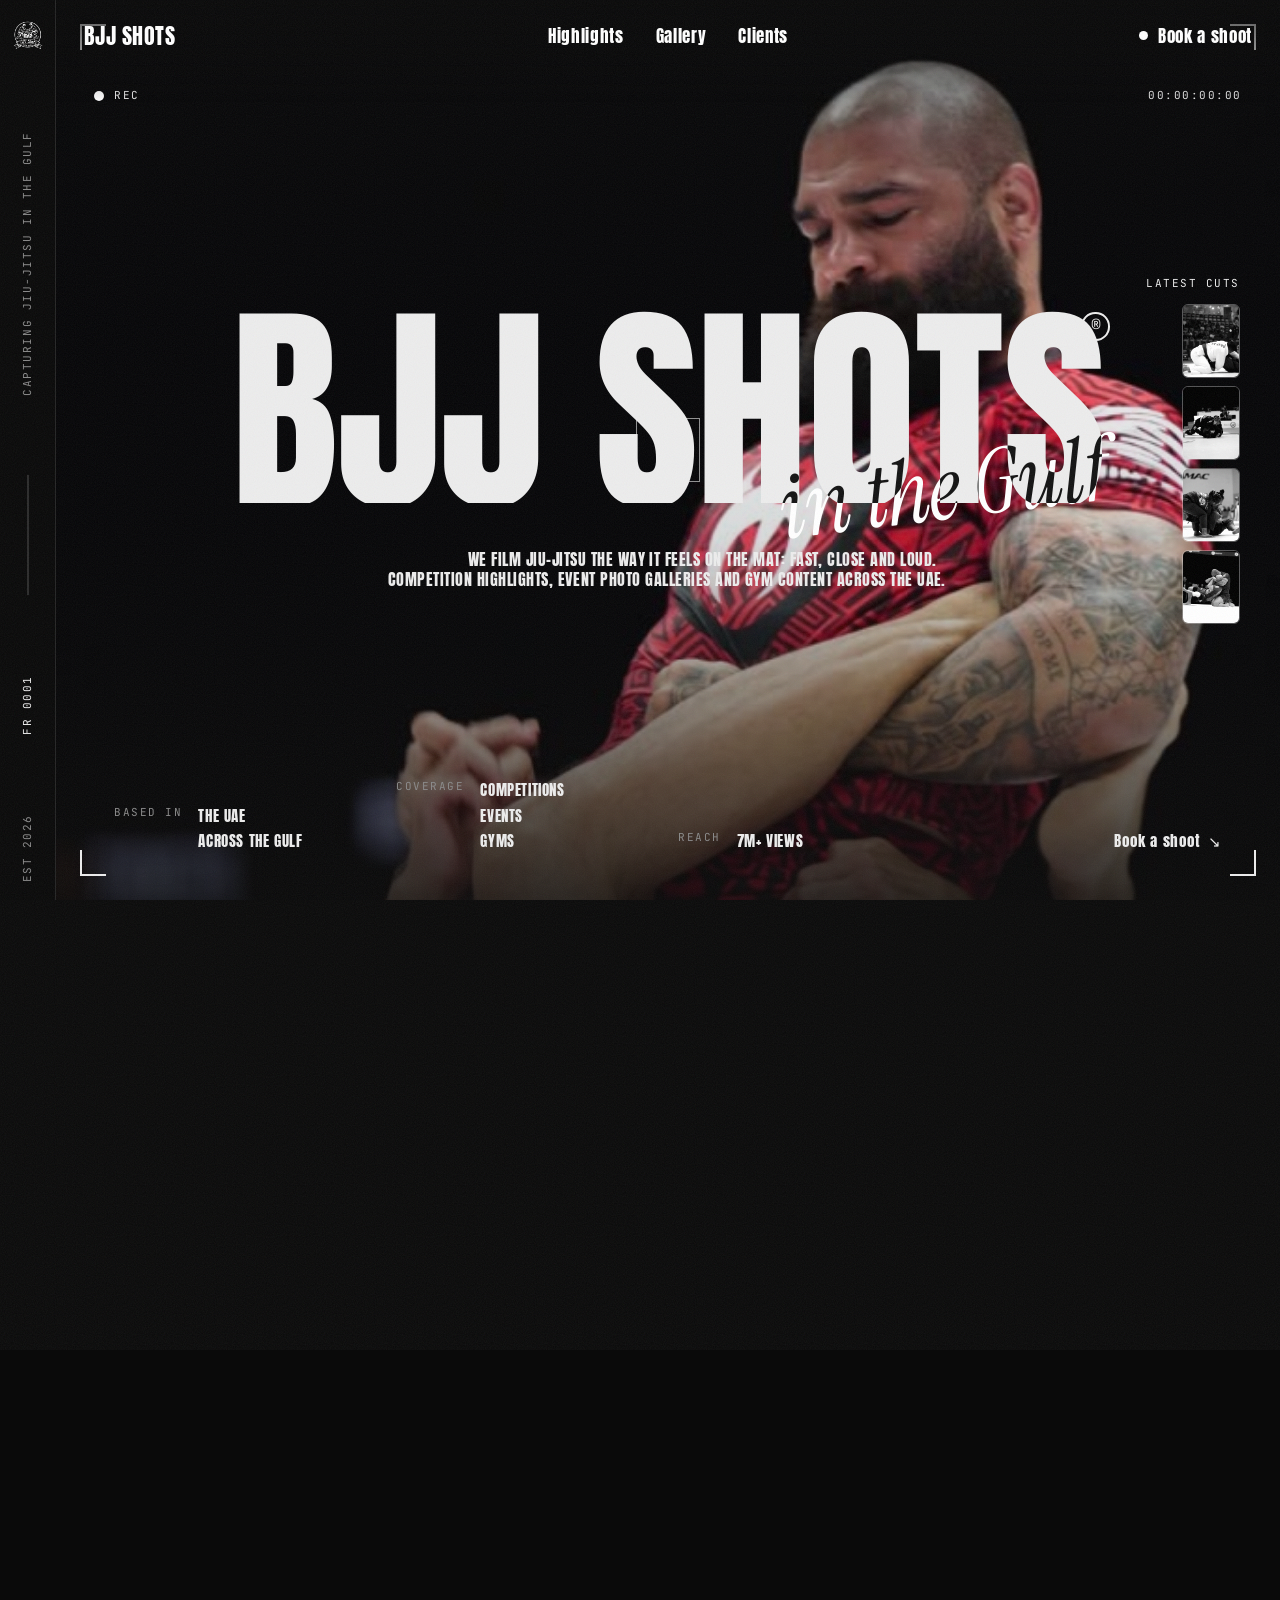
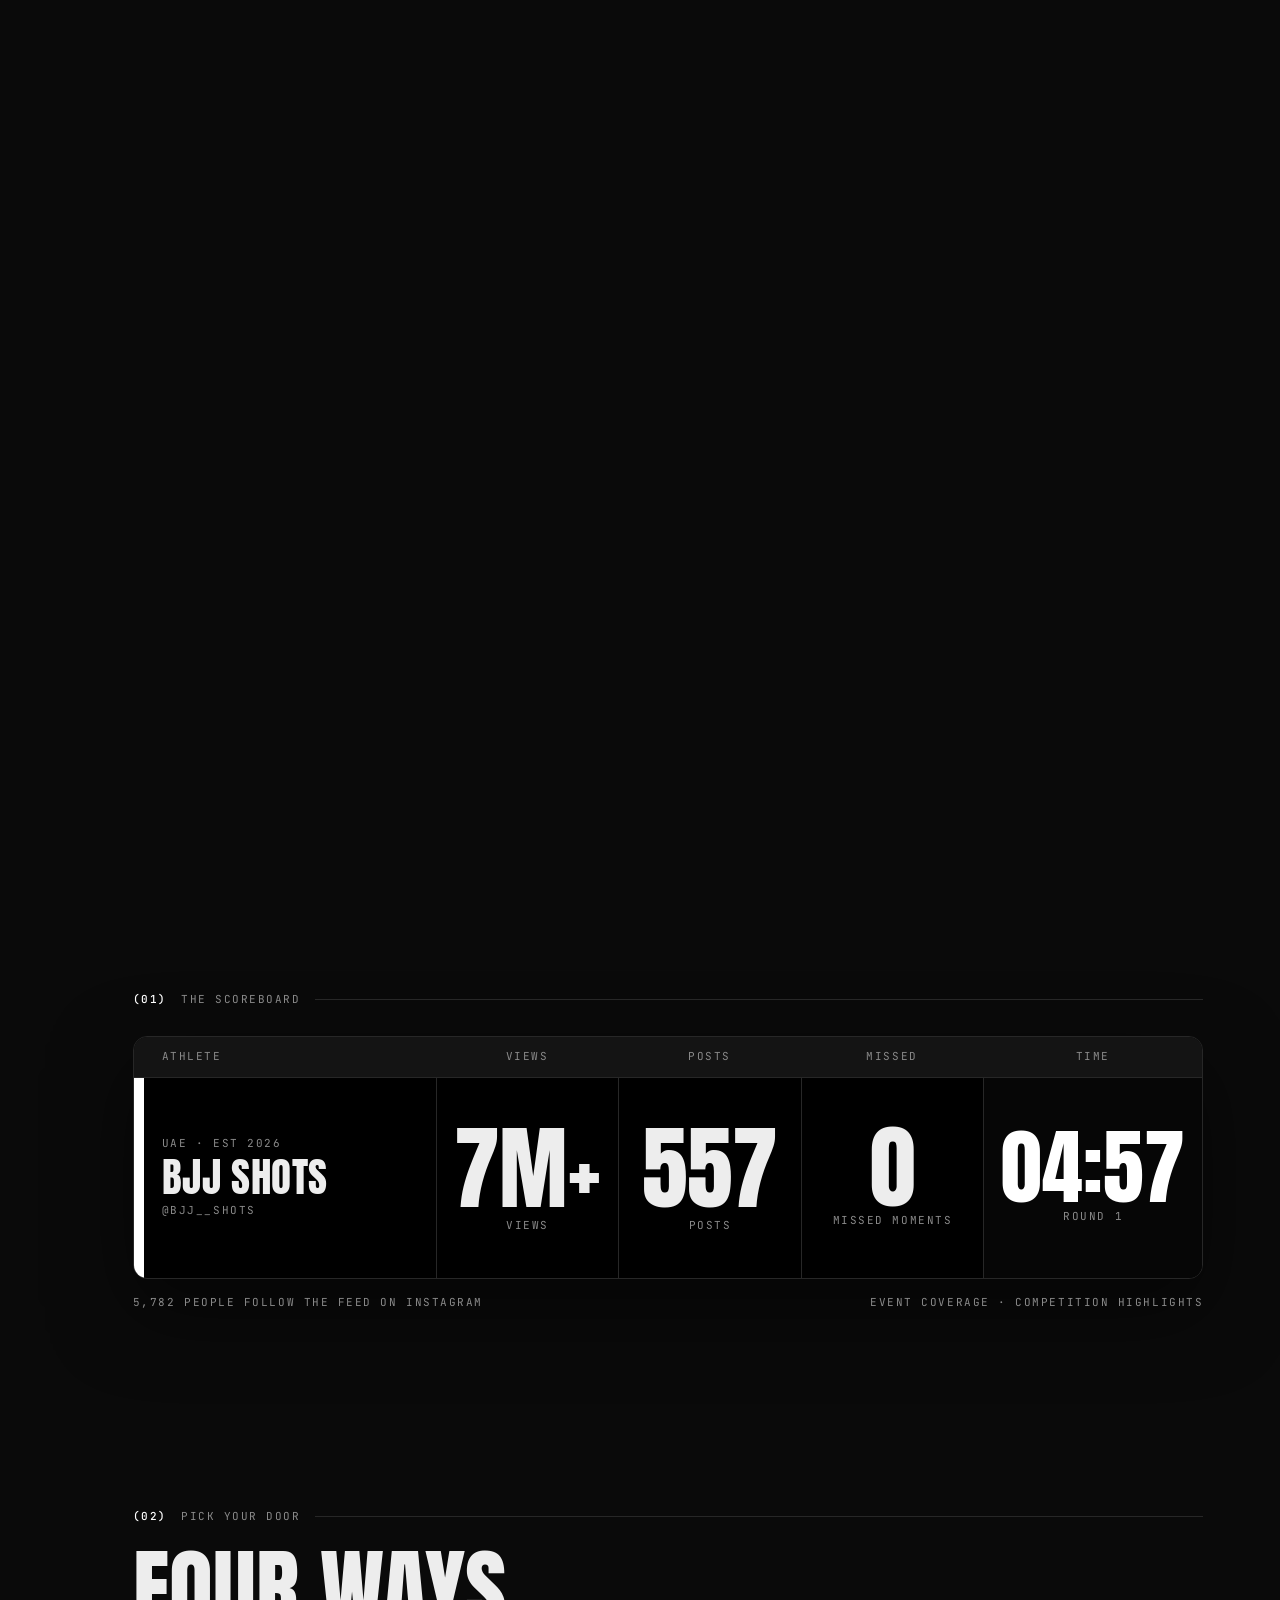
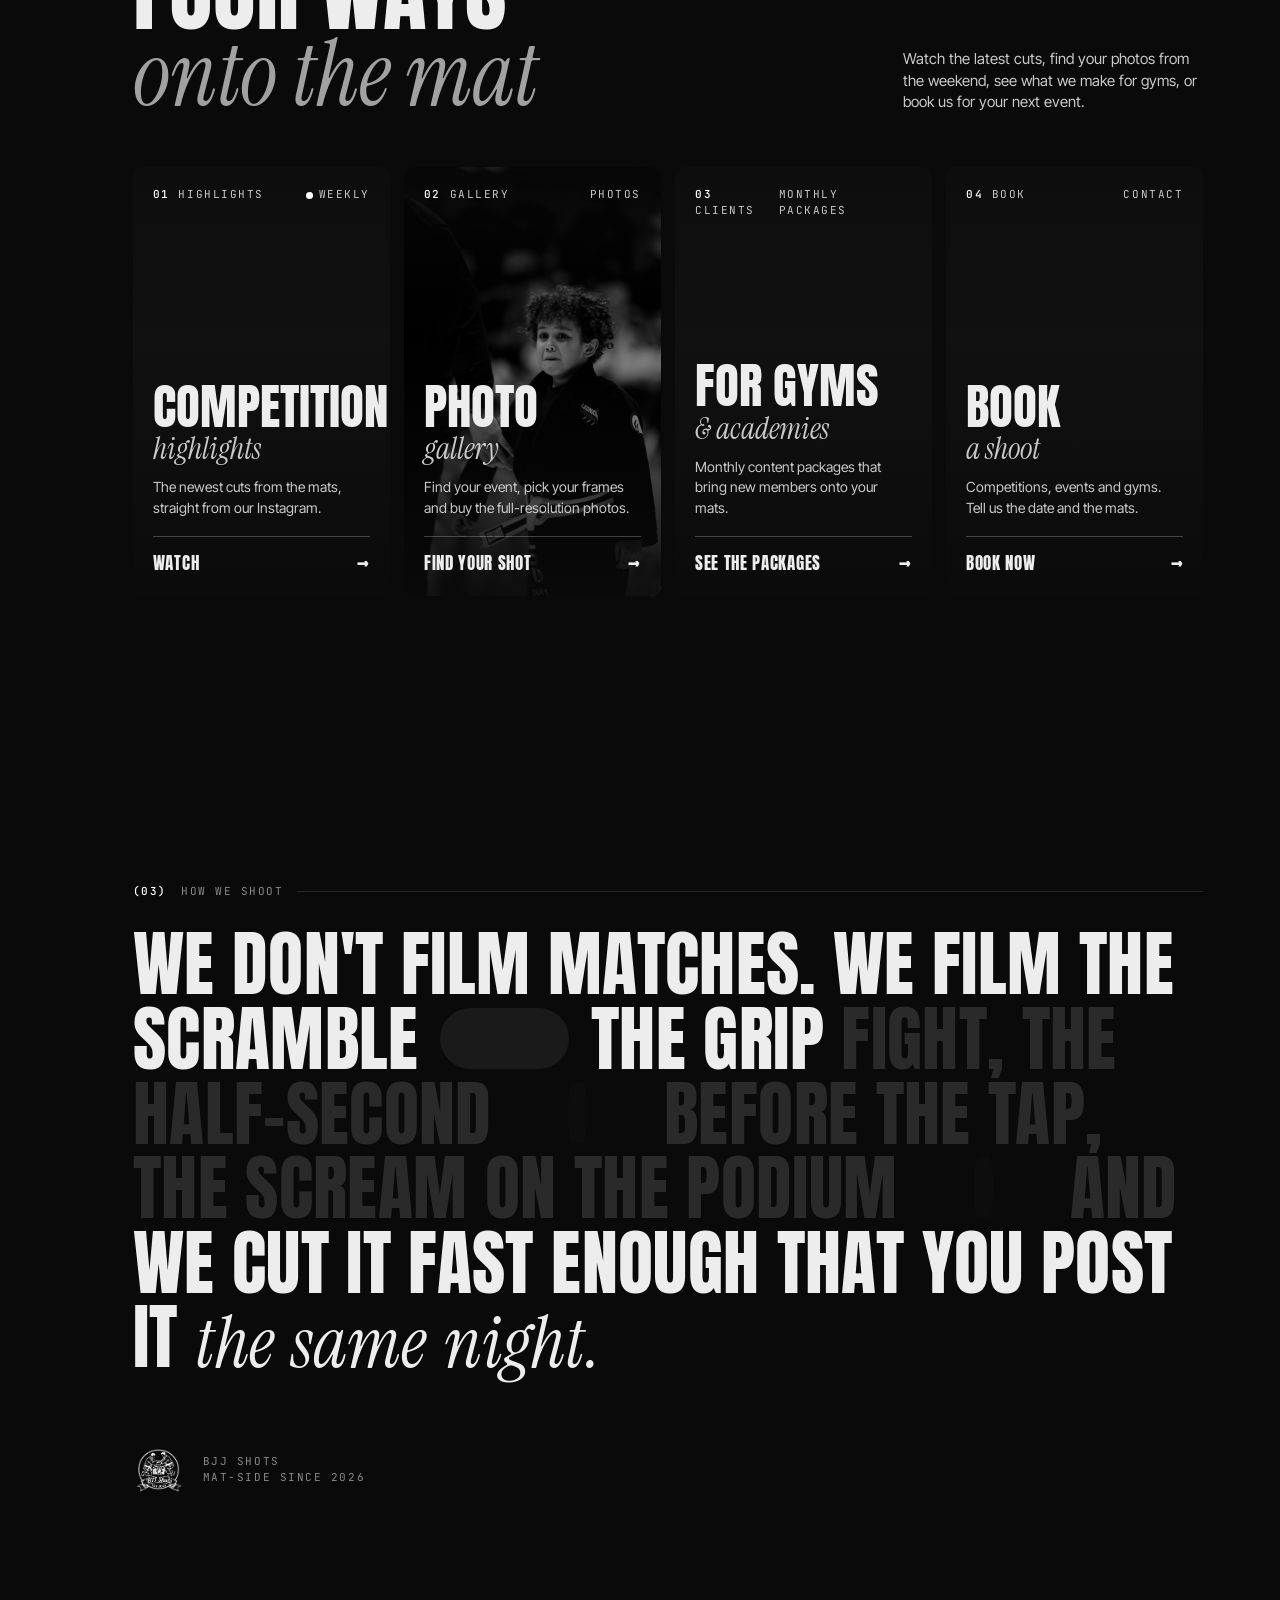
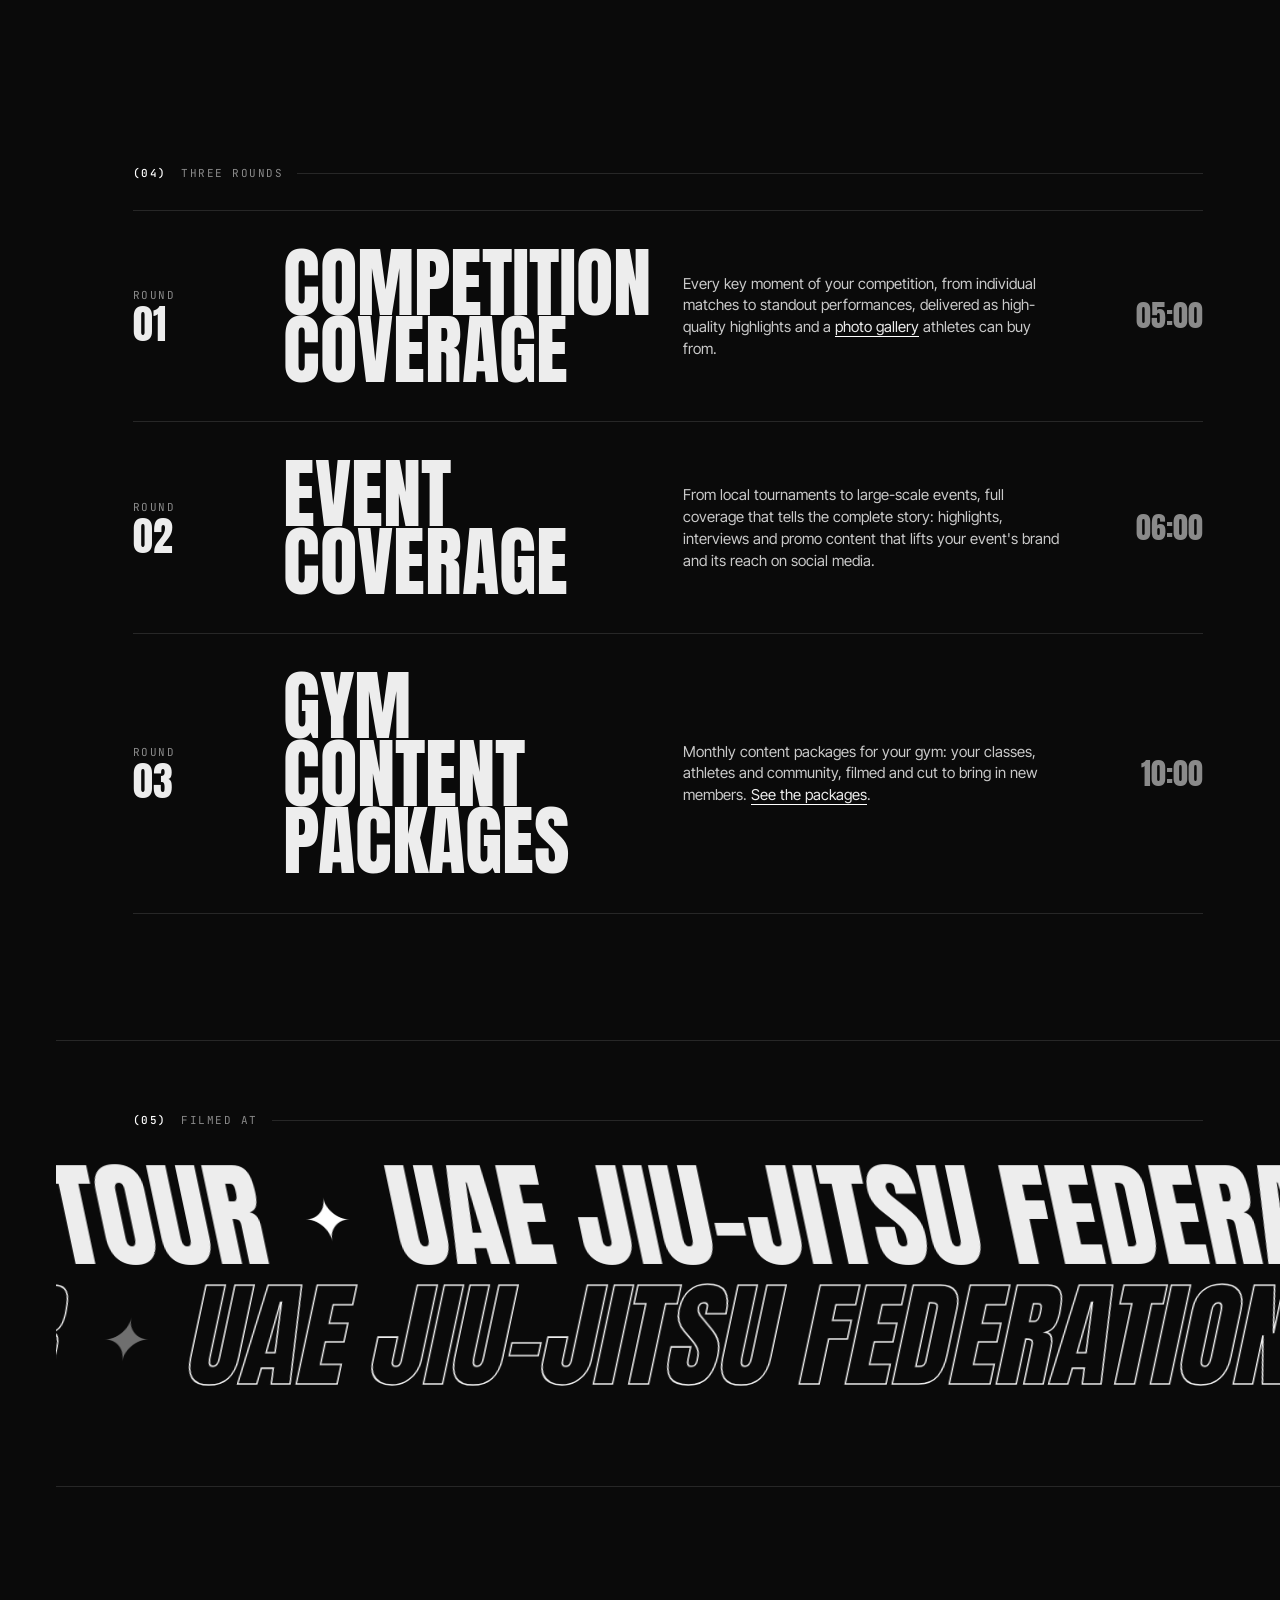
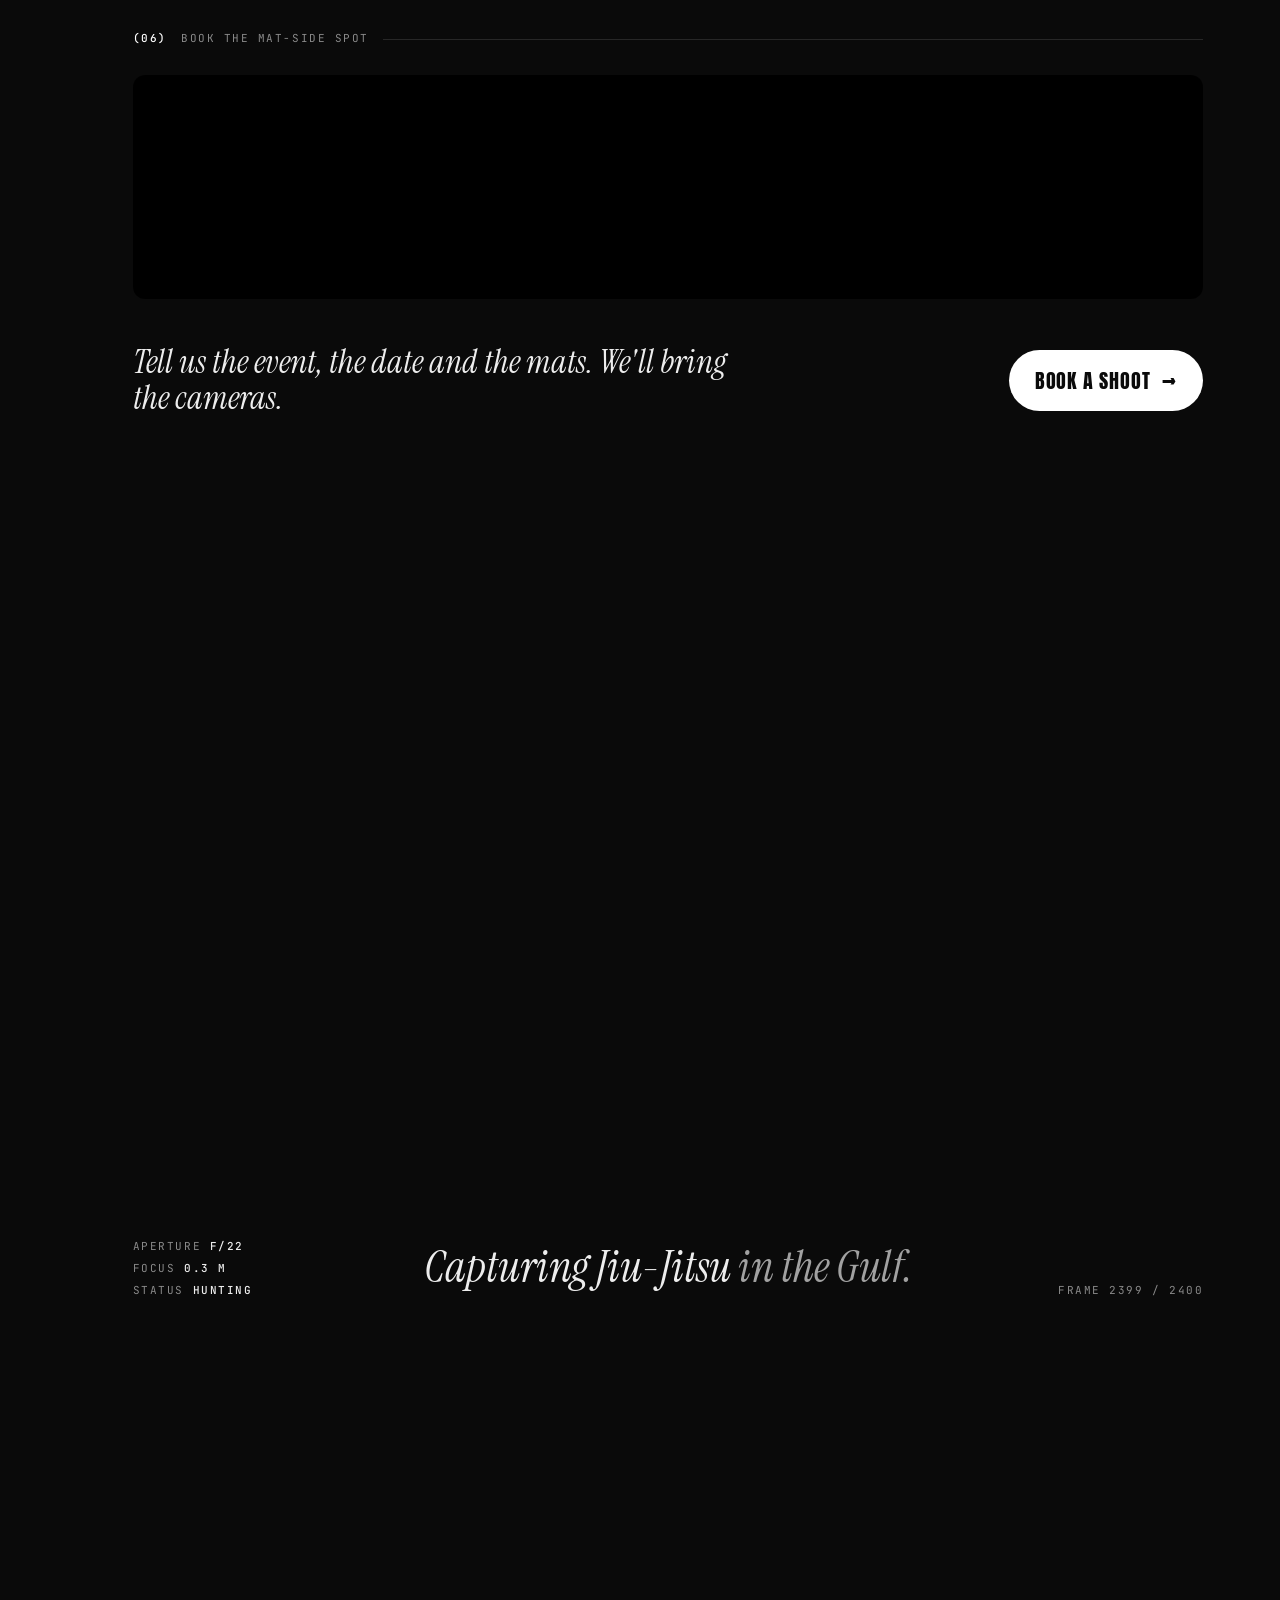
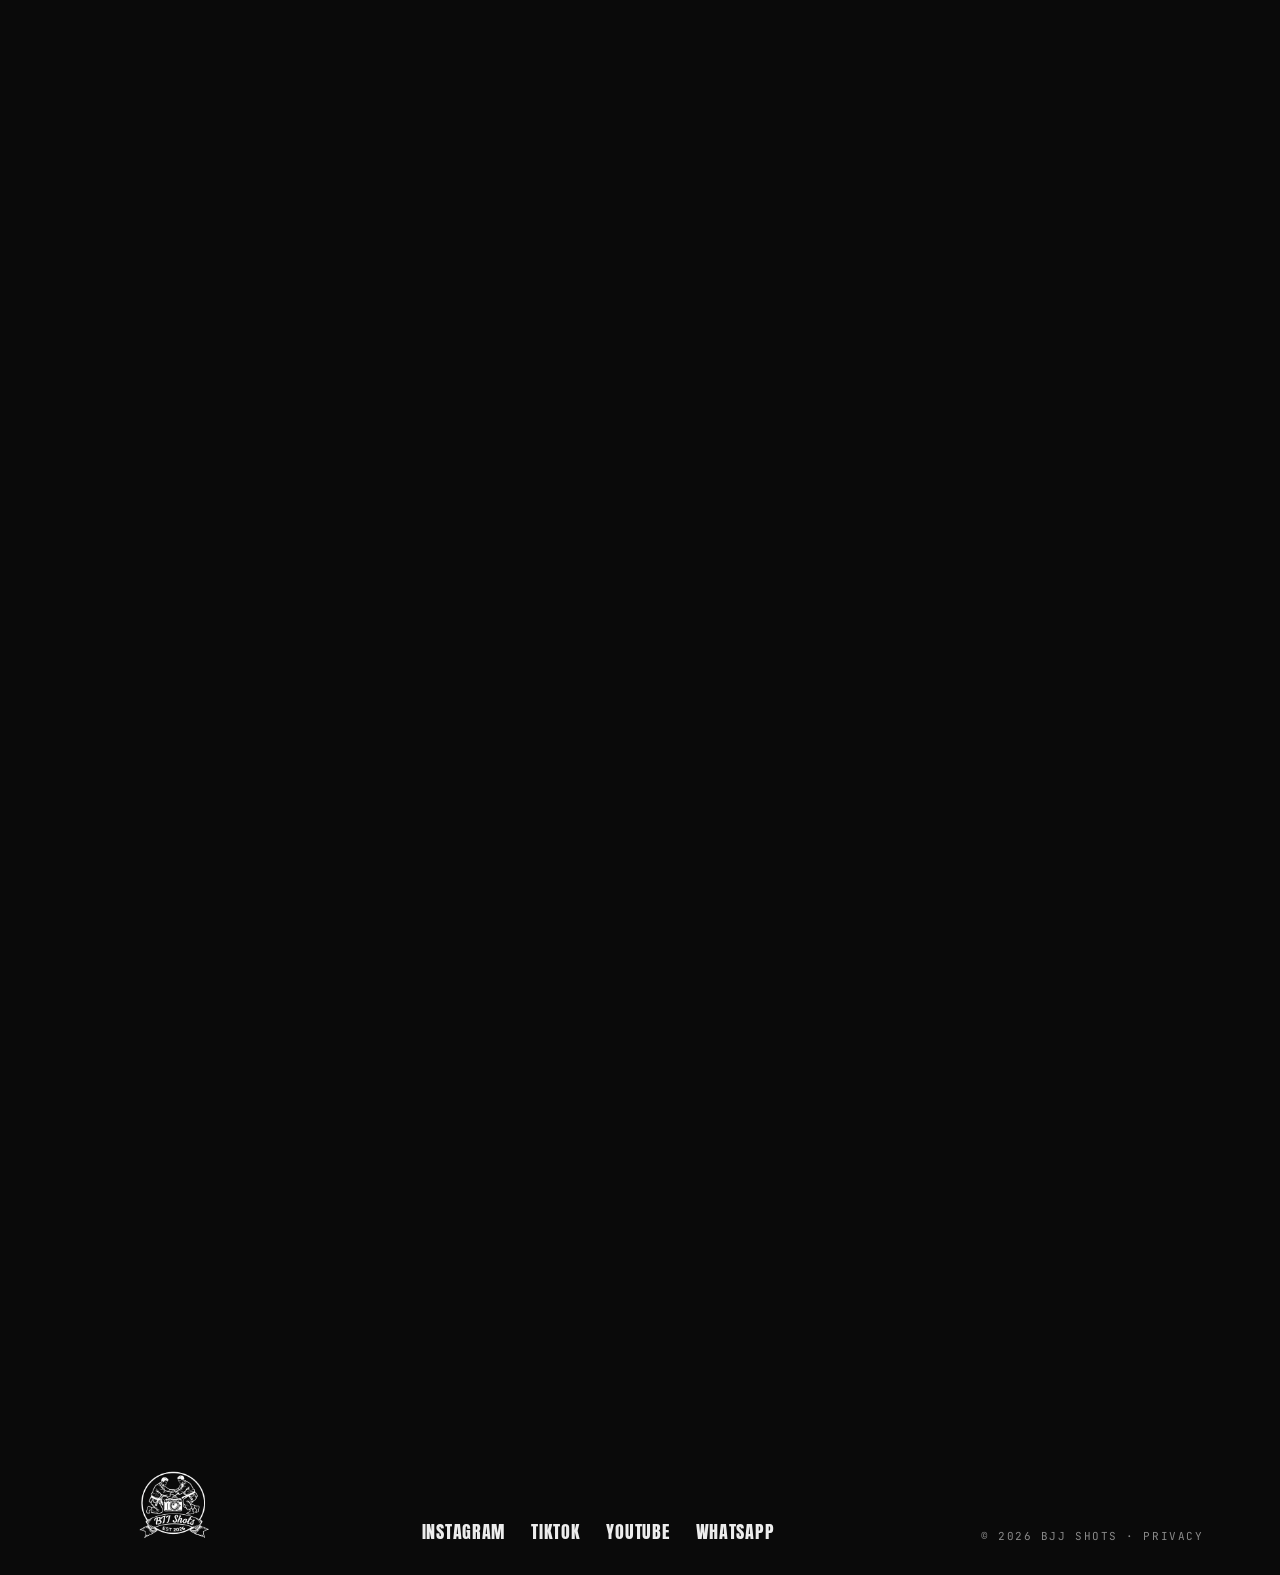
==== commit b397aa3c: "Client feedback round 1: monochrome theme, 7M+ reach and live IG numbers, single-row scoreboard with" ====
--- a/index.html
+++ b/index.html
@@ -31,7 +31,7 @@
 .hero-media video,.hero-media img{position:absolute;inset:0;width:100%;height:100%;object-fit:cover}
 .hero-media .poster{transition:opacity .6s}
 .hero-media .tall{opacity:0}
-.hero-media .shade{position:absolute;inset:0;background:linear-gradient(180deg,rgba(11,11,12,.55) 0%,rgba(11,11,12,.05) 35%,rgba(11,11,12,.15) 60%,rgba(11,11,12,.85) 100%)}
+.hero-media .shade{position:absolute;inset:0;background:linear-gradient(180deg,rgba(10,10,10,.55) 0%,rgba(10,10,10,.05) 35%,rgba(10,10,10,.15) 60%,rgba(10,10,10,.85) 100%)}
 .hud{position:absolute;pointer-events:none;z-index:4;top:24px;left:24px;right:24px;bottom:24px}
 .hud i{position:absolute;width:26px;height:26px;border:0 solid var(--paper)}
 .hud i:nth-child(1){left:0;top:0;border-left-width:2px;border-top-width:2px}
@@ -39,11 +39,11 @@
 .hud i:nth-child(3){left:0;bottom:0;border-left-width:2px;border-bottom-width:2px}
 .hud i:nth-child(4){right:0;bottom:0;border-right-width:2px;border-bottom-width:2px}
 .hud .rec{position:absolute;left:14px;top:64px;display:flex;gap:10px;align-items:center;color:var(--paper)}
-.hud .rec b{width:10px;height:10px;border-radius:50%;background:var(--red);animation:blink 1s steps(2) infinite}
+.hud .rec b{width:10px;height:10px;border-radius:50%;background:var(--accent);animation:blink 1s steps(2) infinite}
 .hud .tc{position:absolute;right:14px;top:64px;color:var(--paper)}
 .hud .ratio{position:absolute;right:14px;bottom:14px;color:var(--paper);opacity:0;transition:opacity .3s}
-.hud .focus{position:absolute;left:50%;top:50%;width:64px;height:64px;margin:-32px 0 0 -32px;border:1.5px solid rgba(239,235,228,.6)}
-.hud .focus::before,.hud .focus::after{content:"";position:absolute;background:rgba(239,235,228,.6)}
+.hud .focus{position:absolute;left:50%;top:50%;width:64px;height:64px;margin:-32px 0 0 -32px;border:1.5px solid rgba(237,237,237,.6)}
+.hud .focus::before,.hud .focus::after{content:"";position:absolute;background:rgba(237,237,237,.6)}
 .hud .focus::before{left:50%;top:-10px;width:1.5px;height:10px}
 .hud .focus::after{top:50%;left:-10px;height:1.5px;width:10px}
 .hero-copy{position:absolute;inset:0;z-index:5;display:flex;flex-direction:column;justify-content:center;align-items:center;text-align:center;padding:0 28px;will-change:transform,opacity}
@@ -52,7 +52,8 @@
 .wordmark .ch{display:inline-block;transform:translateY(105%)}
 .wordmark .ch.in{transform:none;transition:transform 1s var(--ease)}
 .wordmark .reg{position:absolute;top:.08em;right:-.3em;font-family:var(--mono);font-size:.075em;border:2px solid currentColor;border-radius:50%;width:1.7em;height:1.7em;display:grid;place-items:center;letter-spacing:0}
-.wordmark .script{position:absolute;right:-.04em;bottom:-.34em;font-family:var(--serif);font-style:italic;font-size:.4em;color:var(--red);letter-spacing:-.01em;text-transform:none;transform:rotate(-7deg);text-shadow:0 4px 30px rgba(0,0,0,.4);line-height:1;opacity:0;transition:opacity .8s 1s}
+/* white over the footage, black where it crosses the wordmark's letters */
+.wordmark .script{position:absolute;right:-.04em;bottom:-.34em;font-family:var(--serif);font-style:italic;font-size:.4em;color:#fff;mix-blend-mode:difference;letter-spacing:-.01em;text-transform:none;transform:rotate(-7deg);line-height:1;opacity:0;transition:opacity .8s 1s}
 .wordmark.in .script{opacity:1}
 .statement{max-width:560px;margin-top:3.6vw;font-family:var(--display);font-size:clamp(14px,1.25vw,19px);letter-spacing:.03em;line-height:1.25;text-transform:uppercase;text-align:left;text-indent:5em}
 .hero-foot{position:absolute;left:58px;right:58px;bottom:48px;z-index:5;display:grid;grid-template-columns:repeat(4,1fr);align-items:end;gap:20px;will-change:opacity}
@@ -62,12 +63,13 @@
 .hero-foot .roll{justify-self:end;font-family:var(--display);font-size:15px;letter-spacing:.05em;display:flex;gap:8px;align-items:center}
 .cuts{position:absolute;right:40px;top:50%;transform:translateY(-50%);z-index:6;display:flex;flex-direction:column;gap:8px;will-change:opacity}
 .cuts .mono{color:var(--paper);margin-bottom:4px;text-align:right}
-.cuts button{width:58px;height:74px;border-radius:6px;overflow:hidden;border:1.5px solid rgba(239,235,228,.35);transition:transform .35s var(--ease),border-color .3s;margin-left:auto}
+.cuts button{width:58px;height:74px;border-radius:6px;overflow:hidden;border:1.5px solid rgba(237,237,237,.35);transition:transform .35s var(--ease),border-color .3s;margin-left:auto}
 .cuts button:hover{transform:translateX(-8px) scale(1.08);border-color:var(--paper)}
-.cuts img{width:100%;height:100%;object-fit:cover}
+.cuts img{width:100%;height:100%;object-fit:cover;filter:grayscale(1) contrast(1.1);transition:filter .35s}
+.cuts button:hover img,.cuts button:focus-visible img{filter:none}
 .shape{position:absolute;inset:0;z-index:3;pointer-events:none;display:flex;align-items:center;justify-content:space-between;padding:0 4vw}
 .shape .big{font-family:var(--display);font-size:clamp(60px,10vw,180px);line-height:.85;text-transform:uppercase;will-change:transform,opacity;opacity:0}
-.shape .big em{font-family:var(--serif);font-style:italic;text-transform:none;color:var(--red);font-weight:400}
+.shape .big em{font-family:var(--serif);font-style:italic;text-transform:none;color:var(--tone);font-weight:400}
 .shape-note{position:absolute;left:0;right:0;bottom:5vh;z-index:3;display:flex;justify-content:space-between;padding:0 4vw;opacity:0;pointer-events:none}
 .shape-note p{max-width:290px;color:var(--soft);line-height:1.6}
 
@@ -75,25 +77,25 @@
 #numbers{padding:18vh 6vw 16vh}
 .board{border:1px solid var(--line);border-radius:14px;overflow:hidden;background:#000;box-shadow:0 30px 80px rgba(0,0,0,.5)}
 .board .head,.board .row{display:grid;grid-template-columns:10px 1.6fr repeat(3,1fr) 1.2fr;align-items:stretch}
+.board .head span:first-child{padding:0}
 .board .head{background:var(--ink2);border-bottom:1px solid var(--line)}
 .board .head span{padding:12px 18px;color:var(--mute)}
-.board .row{border-bottom:1px solid var(--line);min-height:150px}
-.board .row:last-child{border-bottom:0}
-.board .strip{background:#1E8E4E}
-.board .row.b .strip{background:var(--red)}
+.board .row{min-height:200px}
+.board .strip{background:var(--accent)}
 .board .name{padding:22px 18px;display:flex;flex-direction:column;justify-content:center;gap:6px}
 .board .name strong{font-family:var(--display);font-weight:400;font-size:clamp(26px,3.2vw,48px);line-height:.95;text-transform:uppercase;letter-spacing:.01em}
 .board .name small{color:var(--mute)}
 .board .cell{border-left:1px solid var(--line);display:flex;flex-direction:column;justify-content:center;align-items:center;gap:4px;padding:16px 8px;text-align:center}
-.board .cell .v{font-family:var(--display);font-size:clamp(48px,6.6vw,108px);line-height:.9;font-variant-numeric:tabular-nums}
-.board .cell .v.pts{color:var(--gold)}
+.board .cell .v{font-family:var(--display);font-size:clamp(56px,7.2vw,124px);line-height:.9;font-variant-numeric:tabular-nums}
 .board .cell small{color:var(--mute)}
-.board .row.b .cell .v{color:#3A3A40}
+/* the rolling counter: every digit is a column of 0-9 that scrolls up to its value */
+.odo{display:inline-flex;align-items:flex-start;line-height:1!important}
+.odo .dg{display:inline-block;height:1em;overflow:hidden}
+.odo .col{display:block;will-change:transform}
+.odo .col i{display:block;height:1em;font-style:normal;text-align:center}
 .board .clock{border-left:1px solid var(--line);display:flex;flex-direction:column;justify-content:center;align-items:center;gap:4px;background:#060606}
-.board .clock .t{font-family:var(--display);font-size:clamp(46px,6vw,100px);line-height:.9;color:var(--red);font-variant-numeric:tabular-nums}
+.board .clock .t{font-family:var(--display);font-size:clamp(50px,6.4vw,110px);line-height:.9;color:var(--accent);font-variant-numeric:tabular-nums}
 .board .clock small{color:var(--mute)}
-.board .row.b .clock .t{font-size:clamp(20px,2vw,30px);color:var(--paper);text-align:center;line-height:1.1}
-.board .row.b .clock .t a{border-bottom:2px solid var(--red)}
 .board-foot{display:flex;justify-content:space-between;gap:20px;margin-top:16px;color:var(--mute)}
 
 /* ---------- 3. four doors ---------- */
@@ -102,30 +104,30 @@
 .doors-head p{max-width:300px;color:var(--soft);font-size:15px}
 .doors{display:grid;grid-template-columns:repeat(4,1fr);gap:14px}
 .door{position:relative;display:flex;flex-direction:column;justify-content:space-between;aspect-ratio:3/5;border-radius:10px;overflow:hidden;background:#111;padding:20px;isolation:isolate}
-.door video,.door img{position:absolute;inset:0;width:100%;height:100%;object-fit:cover;z-index:-2;transition:transform 1s var(--ease),filter .5s;filter:grayscale(.55) brightness(.62)}
-.door::after{content:"";position:absolute;inset:0;z-index:-1;background:linear-gradient(180deg,rgba(11,11,12,.55),transparent 40%,rgba(11,11,12,.9))}
+.door video,.door img{position:absolute;inset:0;width:100%;height:100%;object-fit:cover;z-index:-2;transition:transform 1s var(--ease),filter .5s;filter:grayscale(1) contrast(1.1) brightness(.6)}
+.door::after{content:"";position:absolute;inset:0;z-index:-1;background:linear-gradient(180deg,rgba(10,10,10,.55),transparent 40%,rgba(10,10,10,.9))}
 .door:hover video,.door:hover img,.door:focus-visible video,.door:focus-visible img{transform:scale(1.06);filter:none}
 .door .top{display:flex;justify-content:space-between;color:var(--soft)}
-.door .top b{color:var(--red);font-weight:500}
+.door .top b{color:var(--accent);font-weight:500}
 .door h3{font-family:var(--display);font-weight:400;font-size:clamp(38px,3.8vw,64px);line-height:.88;text-transform:uppercase}
-.door h3 em{display:block;font-family:var(--serif);font-style:italic;text-transform:none;color:var(--red);font-size:.62em;line-height:1.1;margin-top:.12em}
+.door h3 em{display:block;font-family:var(--serif);font-style:italic;text-transform:none;color:var(--soft);font-size:.62em;line-height:1.1;margin-top:.12em}
 .door p{color:var(--soft);font-size:14px;margin-top:12px;max-width:260px}
-.door .go{display:flex;justify-content:space-between;align-items:center;margin-top:18px;padding-top:14px;border-top:1px solid rgba(239,235,228,.25);font-family:var(--display);font-size:17px;letter-spacing:.04em;text-transform:uppercase}
+.door .go{display:flex;justify-content:space-between;align-items:center;margin-top:18px;padding-top:14px;border-top:1px solid rgba(237,237,237,.25);font-family:var(--display);font-size:17px;letter-spacing:.04em;text-transform:uppercase}
 .door .go span:last-child{transition:transform .4s var(--ease)}
 .door:hover .go span:last-child{transform:translateX(6px) rotate(-30deg)}
 .door .live{display:inline-flex;align-items:center;gap:6px}
-.door .live i{width:7px;height:7px;border-radius:50%;background:var(--red);animation:blink 1s steps(2) infinite}
+.door .live i{width:7px;height:7px;border-radius:50%;background:var(--accent);animation:blink 1s steps(2) infinite}
 
 /* ---------- 4. manifesto with inline clips ---------- */
 #manifesto{padding:16vh 6vw 20vh}
 .mani{font-family:var(--display);font-size:clamp(38px,5.6vw,96px);line-height:1.04;text-transform:uppercase;letter-spacing:.005em;max-width:1500px}
 .mani .w{opacity:.14;transition:opacity .35s}
 .mani .w.on{opacity:1}
-.mani .w.red.on{color:var(--red)}
+.mani .w.red.on{color:var(--accent)}
 .mani .w.it{font-family:var(--serif);font-style:italic;text-transform:none;letter-spacing:0}
 .mani .pill{display:inline-block;vertical-align:middle;width:1.8em;height:.84em;border-radius:999px;overflow:hidden;margin:0 .06em;position:relative;top:-.06em;transform:scaleX(.15);opacity:.2;transition:transform .7s var(--ease),opacity .4s;background:#1a1a1a}
 .mani .pill.on{transform:none;opacity:1}
-.mani .pill video{width:100%;height:100%;object-fit:cover}
+.mani .pill video{width:100%;height:100%;object-fit:cover;filter:grayscale(1) contrast(1.15)}
 .sig{display:flex;gap:18px;align-items:center;margin-top:7vh;color:var(--mute)}
 .sig img{width:52px;height:52px}
 
@@ -137,9 +139,9 @@
 .round .rd{color:var(--mute)}
 .round .rd b{display:block;font-family:var(--display);font-size:40px;color:var(--paper);letter-spacing:0;font-weight:400;line-height:1}
 .round h3{font-family:var(--display);font-size:clamp(40px,6vw,104px);line-height:.88;text-transform:uppercase;font-weight:400;transition:transform .5s var(--ease),color .3s}
-.round:hover h3{transform:translateX(18px);color:var(--red)}
+.round:hover h3{transform:translateX(18px);color:transparent;-webkit-text-stroke:1.5px var(--paper)}
 .round p{color:var(--soft);font-size:15px}
-.round p a{color:var(--paper);border-bottom:1px solid var(--red)}
+.round p a{color:var(--paper);border-bottom:1px solid var(--accent)}
 .round .tm{font-family:var(--display);font-size:30px;text-align:right;color:var(--mute);font-variant-numeric:tabular-nums}
 .round:hover .tm{color:var(--paper)}
 .peek{position:fixed;left:0;top:0;width:200px;aspect-ratio:9/16;margin:-178px 0 0 -100px;border-radius:10px;overflow:hidden;z-index:70;pointer-events:none;opacity:0;scale:.4;rotate:-8deg;transition:opacity .3s,scale .45s var(--ease),rotate .45s;box-shadow:0 30px 60px rgba(0,0,0,.5);background:#111}
@@ -151,14 +153,14 @@
 #events .kicker{padding:0 6vw}
 .band{display:flex;white-space:nowrap;will-change:transform;width:max-content}
 .band span{font-family:var(--display);font-size:clamp(54px,9vw,150px);line-height:1.04;text-transform:uppercase;padding-right:.35em;display:flex;align-items:center;gap:.35em}
-.band span i{font-style:normal;color:var(--red);font-size:.5em}
+.band span i{font-style:normal;color:var(--accent);font-size:.5em}
 .band.out span{color:transparent;-webkit-text-stroke:1.5px var(--paper)}
 .band.out span i{-webkit-text-stroke:0;color:var(--edge)}
 
 /* ---------- 7. book band: video inside the letters ---------- */
 #book{padding:16vh 6vw 4vh}
 .knock{position:relative;display:block;overflow:hidden;border-radius:12px;isolation:isolate;background:#000}
-.knock video{position:absolute;inset:0;width:100%;height:100%;object-fit:cover;z-index:0}
+.knock video{position:absolute;inset:0;width:100%;height:100%;object-fit:cover;z-index:0;filter:grayscale(1) contrast(1.2) brightness(1.1)}
 .knock h2{position:relative;z-index:1;background:var(--ink);color:#fff;mix-blend-mode:multiply;font-family:var(--display);font-weight:400;font-size:clamp(90px,19vw,340px);line-height:.82;text-transform:uppercase;letter-spacing:-.01em;padding:.07em 0 .03em;text-align:center;white-space:nowrap}
 .book-row{display:flex;justify-content:space-between;align-items:center;gap:24px;margin-top:5vh;flex-wrap:wrap}
 .book-row p{font-family:var(--serif);font-style:italic;font-size:clamp(26px,2.6vw,40px);line-height:1.1;max-width:620px}
@@ -166,25 +168,25 @@
 /* ---------- 8. outro: logo reveal ---------- */
 #outro{position:relative;height:280vh}
 #outro .stage{position:sticky;top:0;height:100vh;overflow:hidden;display:grid;place-items:center;padding-bottom:10vh}
-#outro .lens{position:relative;width:min(62vh,78vw);aspect-ratio:1;display:grid;place-items:center;clip-path:circle(0% at 50% 50%);background:radial-gradient(circle at 50% 45%,#1C1C20 0%,var(--ink) 68%)}
+#outro .lens{position:relative;width:min(62vh,78vw);aspect-ratio:1;display:grid;place-items:center;clip-path:circle(0% at 50% 50%);background:radial-gradient(circle at 50% 45%,#1C1C1C 0%,var(--ink) 68%)}
 #outro .lens img{width:82%;height:82%;object-fit:contain;will-change:filter,transform}
 #outro .ring{position:absolute;width:min(70vh,88vw);aspect-ratio:1;pointer-events:none;opacity:0}
 #outro .ring circle{fill:none;stroke:var(--line);stroke-width:1}
 #outro .ring .ticks{stroke:var(--mute);stroke-width:1;stroke-dasharray:1 7.6}
 #outro .af{position:absolute;width:min(66vh,84vw);aspect-ratio:1;pointer-events:none;opacity:0}
-#outro .af i{position:absolute;width:30px;height:30px;border:0 solid var(--paper);transition:border-color .2s}
+#outro .af i{position:absolute;width:30px;height:30px;border:0 solid var(--mute);transition:border-color .2s}
 #outro .af i:nth-child(1){left:0;top:0;border-left-width:2px;border-top-width:2px}
 #outro .af i:nth-child(2){right:0;top:0;border-right-width:2px;border-top-width:2px}
 #outro .af i:nth-child(3){left:0;bottom:0;border-left-width:2px;border-bottom-width:2px}
 #outro .af i:nth-child(4){right:0;bottom:0;border-right-width:2px;border-bottom-width:2px}
-#outro.locked .af i{border-color:var(--red)}
+#outro.locked .af i{border-color:var(--accent)}
 #outro .read{position:absolute;left:6vw;bottom:6vh;color:var(--mute);display:flex;flex-direction:column;gap:6px}
 #outro .read b{color:var(--paper);font-weight:500}
-#outro.locked .read .st b{color:var(--red)}
+#outro.locked .read .st b{color:var(--accent)}
 #outro .cnt{position:absolute;right:6vw;bottom:6vh;color:var(--mute)}
 #outro .tag{position:absolute;left:0;right:0;bottom:7vh;text-align:center;font-family:var(--serif);font-style:italic;font-size:clamp(26px,3.4vw,54px);line-height:1;color:var(--paper)}
 #outro .tag span{display:inline-block;opacity:0;transform:translateY(.5em);transition:opacity .6s,transform .8s var(--ease)}
-#outro .tag em{color:var(--red)}
+#outro .tag em{color:var(--tone)}
 #outro.shot .tag span{opacity:1;transform:none}
 #outro .flash{position:absolute;inset:0;background:#fff;opacity:0;pointer-events:none;mix-blend-mode:screen}
 #outro.shot .flash{animation:flash .7s ease-out}
@@ -198,7 +200,7 @@
 }
 @media (max-width:760px){
   .hud .rec,.hud .tc{top:14px}
-  .hero-media .shade{background:linear-gradient(180deg,rgba(11,11,12,.6) 0%,rgba(11,11,12,.1) 30%,rgba(11,11,12,.25) 60%,rgba(11,11,12,.92) 100%)}
+  .hero-media .shade{background:linear-gradient(180deg,rgba(10,10,10,.6) 0%,rgba(10,10,10,.1) 30%,rgba(10,10,10,.25) 60%,rgba(10,10,10,.92) 100%)}
   .wordmark{font-size:22vw}
   .wordmark .reg{display:none}
   .wordmark .script{font-size:.36em;bottom:-.42em}
@@ -218,9 +220,9 @@
   .board .name{grid-column:2/5}
   .board .cell{border-left:0;border-top:1px solid var(--line)}
   .board .cell + .cell{border-left:1px solid var(--line)}
-  .board .cell .v{font-size:44px}
+  .board .row{min-height:0}
+  .board .cell .v{font-size:50px}
   .board .clock{grid-column:2/5;border-left:0;border-top:1px solid var(--line);padding:16px}
-  .board .row.b .cell{display:none}
   .board-foot{flex-direction:column;gap:6px}
   #doors{padding:4vh 16px 12vh}
   .doors-head{flex-direction:column;align-items:start;gap:14px}
@@ -247,7 +249,7 @@
 
 <div id="loader" aria-hidden="true">
   <svg class="iris" viewBox="-50 -50 100 100">
-    <circle r="46" fill="none" stroke="#EFEBE4" stroke-width="1.4"/>
+    <circle r="46" fill="none" stroke="#EDEDED" stroke-width="1.4"/>
     <g id="blades"></g>
   </svg>
   <div class="count" id="lcount">00</div>
@@ -299,7 +301,7 @@
     <div class="hero-foot" id="heroFoot">
       <dl><dt class="mono">Based in</dt><dd>The UAE</dd><dt></dt><dd>Across the Gulf</dd></dl>
       <dl><dt class="mono">Coverage</dt><dd>Competitions</dd><dt></dt><dd>Events</dd><dt></dt><dd>Gyms</dd></dl>
-      <dl><dt class="mono">Reach</dt><dd>5M+ views</dd></dl>
+      <dl><dt class="mono">Reach</dt><dd><span data-stat="views">7M+</span> views</dd></dl>
       <a class="roll" href="contact.html">Book a shoot <span>↘</span></a>
     </div>
   </div>
@@ -310,24 +312,16 @@
   <div class="kicker mono"><b>(01)</b> The scoreboard</div>
   <div class="board rv" id="board">
     <div class="head mono"><span></span><span>Athlete</span><span style="text-align:center">Views</span><span style="text-align:center">Posts</span><span style="text-align:center">Missed</span><span style="text-align:center">Time</span></div>
-    <div class="row a">
+    <div class="row">
       <div class="strip"></div>
       <div class="name"><small class="mono">UAE · Est 2026</small><strong>BJJ Shots</strong><small class="mono">@bjj__shots</small></div>
-      <div class="cell"><span class="v pts" data-to="5" data-suf="M+">0</span><small class="mono">Views</small></div>
-      <div class="cell"><span class="v" data-to="523">0</span><small class="mono">Posts</small></div>
+      <div class="cell"><span class="v odo" data-stat="views">7M+</span><small class="mono">Views</small></div>
+      <div class="cell"><span class="v odo" data-stat="posts">557</span><small class="mono">Posts</small></div>
       <div class="cell"><span class="v">0</span><small class="mono">Missed moments</small></div>
       <div class="clock"><span class="t" id="clock">05:00</span><small class="mono">Round 1</small></div>
     </div>
-    <div class="row b">
-      <div class="strip"></div>
-      <div class="name"><small class="mono">Next on the mat</small><strong>Your event</strong><small class="mono">Competition · Event · Gym</small></div>
-      <div class="cell"><span class="v">–</span></div>
-      <div class="cell"><span class="v">–</span></div>
-      <div class="cell"><span class="v">–</span></div>
-      <div class="clock"><span class="t"><a href="contact.html">Book the<br>mat-side spot</a></span></div>
-    </div>
   </div>
-  <div class="board-foot mono"><span>5,589 people follow the feed on Instagram</span><span>Event coverage · Competition highlights</span></div>
+  <div class="board-foot mono"><span><span data-stat="followers">5,782</span> people follow the feed on Instagram</span><span>Event coverage · Competition highlights</span></div>
 </section>
 
 <!-- 3. FOUR DOORS -->
@@ -350,11 +344,11 @@
       <div><h3>Photo<em>gallery</em></h3><p>Find your event, pick your frames and buy the full-resolution photos.</p>
         <div class="go"><span>Find your shot</span><span>→</span></div></div>
     </a>
-    <a class="door rv" href="clients.html" style="transition-delay:.16s">
+    <a class="door rv" href="clients.html#offer" style="transition-delay:.16s">
       <video muted loop playsinline preload="none" data-src="media/reels/r10-loop.mp4"></video>
-      <div class="top mono"><span><b>03</b> Clients</span><span>Gyms · Academies</span></div>
-      <div><h3>For gyms<em>&amp; academies</em></h3><p>Team days, kids programmes, athlete spotlights and event promos.</p>
-        <div class="go"><span>See the work</span><span>→</span></div></div>
+      <div class="top mono"><span><b>03</b> Clients</span><span>Monthly packages</span></div>
+      <div><h3>For gyms<em>&amp; academies</em></h3><p>Monthly content packages that bring new members onto your mats.</p>
+        <div class="go"><span>See the packages</span><span>→</span></div></div>
     </a>
     <a class="door rv" href="contact.html" style="transition-delay:.24s">
       <video muted loop playsinline preload="none" data-src="media/reels/r01-loop.mp4"></video>
@@ -391,7 +385,7 @@
     <div class="round rv" data-peek="r10">
       <div class="rd mono">Round<b>03</b></div>
       <h3>Gym content<br>packages</h3>
-      <p>Consistent, high-quality content that shows off your classes, athletes and community, built to attract new members. <a href="clients.html">See the gym work</a>.</p>
+      <p>Monthly content packages for your gym: your classes, athletes and community, filmed and cut to bring in new members. <a href="clients.html#offer">See the packages</a>.</p>
       <div class="tm">10:00</div>
     </div>
   </div>
@@ -402,7 +396,7 @@
   <div class="kicker mono"><b>(05)</b> Filmed at</div>
   <div class="band" id="band1" aria-hidden="true"></div>
   <div class="band out" id="band2" aria-hidden="true"></div>
-  <p class="sr">Abu Dhabi World Pro, AJP Tour, UAE Jiu-Jitsu Federation, KBMBZ Championship</p>
+  <p class="sr">ADCC, IBJJF, Abu Dhabi World Pro, Quintet, AJP Tour, UAE Jiu-Jitsu Federation, KBMBZ Championship</p>
 </section>
 
 <!-- 7. BOOK -->
@@ -493,7 +487,7 @@
 watch();
 
 /* ---- filmed-at bands ---- */
-const EV = ['Abu Dhabi World Pro', 'AJP Tour', 'UAE Jiu-Jitsu Federation', 'KBMBZ Championship'];
+const EV = ['ADCC', 'IBJJF', 'Abu Dhabi World Pro', 'Quintet', 'AJP Tour', 'UAE Jiu-Jitsu Federation', 'KBMBZ Championship'];
 const band1 = $('#band1'), band2 = $('#band2');
 band1.innerHTML = band2.innerHTML = Array.from({ length: 3 }, () => EV.map(e => `<span>${e}<i>✦</i></span>`).join('')).join('');
 
@@ -506,15 +500,30 @@
   rd.addEventListener('pointerleave', () => { peek.classList.remove('on'); peekV.pause(); });
 });
 
-/* ---- scoreboard count-up, match clock ---- */
+/* ---- the numbers (assets/config.js → stats) ---- */
+const ST = Object.assign({ views: '7M+', posts: 557, followers: 5782 }, BJJ.CFG.stats);
+const fmt = v => typeof v === 'number' ? v.toLocaleString('en-US') : String(v);
+$$('[data-stat]').forEach(el => { if (!el.classList.contains('odo')) el.textContent = fmt(ST[el.dataset.stat]); });
+
+/* ---- scoreboard: each digit is a column of 0-9 that scrolls up to its value, the right-hand digits spin longest ---- */
+function buildOdo(el, raw) {
+  const [, num = '', suf = raw] = raw.match(/^([\d,]*\d)(.*)$/) || [];
+  let i = 0;
+  el.innerHTML = `<span class="sr">${esc(raw)}</span>` + [...num].map(c => {
+    if (c === ',') return '<span aria-hidden="true">,</span>';
+    const n = (1 + i++) * 10 + +c;
+    return `<span class="dg" aria-hidden="true"><span class="col" data-n="${n}">${Array.from({ length: n + 1 }, (_, k) => `<i>${k % 10}</i>`).join('')}</span></span>`;
+  }).join('') + (suf ? `<span aria-hidden="true">${esc(suf)}</span>` : '');
+}
+const odos = $$('.odo[data-stat]');
+odos.forEach(el => buildOdo(el, fmt(ST[el.dataset.stat])));
 let clockT0 = 0;
 new IntersectionObserver((es, o) => es.forEach(e => {
   if (!e.isIntersecting) return;
-  $$('[data-to]', e.target).forEach(el => {
-    const to = +el.dataset.to, suf = el.dataset.suf || '', t0 = performance.now();
-    const step = now => { const k = clamp((now - t0) / 1600); el.textContent = Math.round(ease(k) * to) + suf; if (k < 1) requestAnimationFrame(step); };
-    requestAnimationFrame(step);
-  });
+  odos.forEach(el => $$('.col', el).forEach((col, i) => {
+    col.style.transition = reduce ? 'none' : `transform ${1.5 + i * .3}s cubic-bezier(.16,.84,.24,1) ${.1 + i * .05}s`;
+    col.style.transform = `translateY(-${col.dataset.n}em)`;
+  }));
   clockT0 = performance.now(); o.disconnect();
 }), { threshold: .4 }).observe($('#board'));
 
--- a/assets/site.css
+++ b/assets/site.css
@@ -1,7 +1,10 @@
-/* BJJ Shots: shared chrome for every page (tokens, rail, nav + phone menu, cursor, lightbox, footer, page heads). */
+/* BJJ Shots: shared chrome for every page (tokens, rail, nav + phone menu, cursor, lightbox, footer, page heads).
+   Monochrome since 2026-11-22 (client: dark and moody, black/white/grey, keep the energy).
+   Footage used as texture (manifesto pills, type knockouts, door cards at rest) runs in black and white;
+   footage shown as the work (hero, highlights, lightbox, a door on hover) keeps its colour. */
 :root{
-  --ink:#0B0B0C; --ink2:#141416; --line:#26262A; --paper:#EFEBE4; --mute:#8D8981; --soft:#CFCAC1;
-  --red:#E8361E; --edge:#F0A23B; --gold:#E9C46A; --mat:#E9E5DD;
+  --ink:#0A0A0A; --ink2:#141414; --line:#272727; --paper:#EDEDED; --mute:#8A8A8A; --soft:#C9C9C9;
+  --accent:#FFFFFF; --on-accent:#0A0A0A; --tone:#A1A1A1; --edge:#6F6F6F;
   --display:'Anton',Impact,sans-serif; --serif:'Instrument Serif',Georgia,serif;
   --body:'Inter Tight',system-ui,sans-serif; --mono:'JetBrains Mono',ui-monospace,monospace; --marker:'Permanent Marker',cursive;
   --rail:56px; --gut:6vw; --ease:cubic-bezier(.2,.8,.1,1);
@@ -12,12 +15,12 @@
 a{color:inherit;text-decoration:none}
 button{font:inherit;color:inherit;background:none;border:0;cursor:pointer;text-align:left}
 img,video{display:block;max-width:100%}
-::selection{background:var(--red);color:#fff}
-:focus-visible{outline:2px solid var(--red);outline-offset:3px}
+::selection{background:var(--accent);color:var(--on-accent)}
+:focus-visible{outline:2px solid var(--accent);outline-offset:3px}
 .mono{font-family:var(--mono);font-size:11px;letter-spacing:.14em;text-transform:uppercase}
 [hidden]{display:none!important}
 .sr{position:absolute;width:1px;height:1px;overflow:hidden;clip:rect(0 0 0 0);white-space:nowrap}
-.skip{position:fixed;left:12px;top:-60px;z-index:200;background:var(--red);color:#fff;padding:10px 14px;border-radius:6px}
+.skip{position:fixed;left:12px;top:-60px;z-index:200;background:var(--accent);color:var(--on-accent);padding:10px 14px;border-radius:6px}
 .skip:focus{top:12px}
 
 /* grain, rail */
@@ -25,15 +28,17 @@
   background-image:url("data:image/svg+xml,%3Csvg xmlns='http://www.w3.org/2000/svg' width='160' height='160'%3E%3Cfilter id='n'%3E%3CfeTurbulence type='fractalNoise' baseFrequency='.9' numOctaves='3' stitchTiles='stitch'/%3E%3C/filter%3E%3Crect width='100%25' height='100%25' filter='url(%23n)'/%3E%3C/svg%3E");
   animation:grain 1s steps(6) infinite}
 @keyframes grain{0%{transform:translate(0,0)}20%{transform:translate(-4%,3%)}40%{transform:translate(3%,-5%)}60%{transform:translate(-6%,-2%)}80%{transform:translate(5%,4%)}100%{transform:translate(0,0)}}
-.rail{position:fixed;left:0;top:0;bottom:0;width:var(--rail);z-index:60;border-right:1px solid rgba(239,235,228,.12);background:rgba(11,11,12,.55);backdrop-filter:blur(10px);-webkit-backdrop-filter:blur(10px);display:flex;flex-direction:column;align-items:center;justify-content:space-between;padding:18px 0}
+.rail{position:fixed;left:0;top:0;bottom:0;width:var(--rail);z-index:60;border-right:1px solid rgba(237,237,237,.12);background:rgba(10,10,10,.55);backdrop-filter:blur(10px);-webkit-backdrop-filter:blur(10px);display:flex;flex-direction:column;align-items:center;justify-content:space-between;padding:18px 0}
 .rail .mark{width:34px;height:34px}
 .rail .vert{writing-mode:vertical-rl;transform:rotate(180deg);white-space:nowrap;color:var(--mute)}
-.rail .meter{width:2px;height:120px;background:rgba(239,235,228,.15);position:relative;overflow:hidden}
-.rail .meter i{position:absolute;left:0;top:0;width:100%;height:100%;background:var(--red);transform-origin:top;transform:scaleY(0)}
+.rail .meter{width:2px;height:120px;background:rgba(237,237,237,.15);position:relative;overflow:hidden}
+.rail .meter i{position:absolute;left:0;top:0;width:100%;height:100%;background:var(--accent);transform-origin:top;transform:scaleY(0)}
 .rail .fr{color:var(--paper)}
 
 /* nav */
-.nav{position:fixed;top:0;left:var(--rail);right:0;z-index:55;display:grid;grid-template-columns:1fr auto 1fr;align-items:center;padding:20px 28px;mix-blend-mode:difference;color:#fff}
+/* plain white over a soft scrim: a difference blend tinted the nav cyan over red kit in the footage */
+.nav{position:fixed;top:0;left:var(--rail);right:0;z-index:55;display:grid;grid-template-columns:1fr auto 1fr;align-items:center;padding:20px 28px;color:#fff}
+.nav::before{content:"";position:absolute;inset:0 0 -30px;z-index:-1;background:linear-gradient(180deg,rgba(10,10,10,.72),rgba(10,10,10,.38) 55%,rgba(10,10,10,0));pointer-events:none}
 .nav .brand{display:flex;align-items:center;gap:10px;font-family:var(--display);font-size:22px;letter-spacing:.02em}
 .nav .links{display:flex;gap:32px}
 .nav .links a{font-family:var(--display);font-size:17px;letter-spacing:.04em;position:relative}
@@ -56,14 +61,14 @@
 .menu nav{margin-top:6vh;display:flex;flex-direction:column}
 .menu nav a{display:flex;align-items:baseline;gap:14px;font-family:var(--display);font-size:clamp(44px,13vw,72px);line-height:1;text-transform:uppercase;padding:10px 0;border-bottom:1px solid var(--line);opacity:0;transform:translateY(24px);transition:opacity .4s,transform .6s var(--ease)}
 .menu nav a small{font-family:var(--mono);font-size:11px;color:var(--mute);letter-spacing:.14em}
-.menu nav a[aria-current=page]{color:var(--red)}
+.menu nav a[aria-current=page]{color:transparent;-webkit-text-stroke:1.5px var(--paper)}
 .menu.on nav a{opacity:1;transform:none}
 .menu.on nav a:nth-child(2){transition-delay:.05s}.menu.on nav a:nth-child(3){transition-delay:.1s}.menu.on nav a:nth-child(4){transition-delay:.15s}.menu.on nav a:nth-child(5){transition-delay:.2s}
 .menu .foot{margin-top:auto;display:flex;flex-direction:column;gap:10px;color:var(--mute)}
 .menu .foot a{color:var(--paper)}
 
 /* cursor */
-.cursor{position:fixed;left:0;top:0;z-index:95;pointer-events:none;width:14px;height:14px;margin:-7px 0 0 -7px;border:1.5px solid #fff;border-radius:50%;mix-blend-mode:difference;transition:width .25s,height .25s,margin .25s,background .25s,opacity .2s;display:grid;place-items:center}
+.cursor{position:fixed;left:0;top:0;z-index:95;pointer-events:none;width:14px;height:14px;margin:-7px 0 0 -7px;border:1.5px solid #fff;border-radius:50%;box-shadow:0 0 0 1px rgba(0,0,0,.35);transition:width .25s,height .25s,margin .25s,background .25s,opacity .2s;display:grid;place-items:center}
 .cursor span{font-family:var(--mono);font-size:10px;letter-spacing:.12em;color:#000;opacity:0;transition:opacity .2s}
 .cursor.play{width:84px;height:84px;margin:-42px 0 0 -42px;background:#fff}
 .cursor.play span{opacity:1}
@@ -73,10 +78,10 @@
 main{padding-left:var(--rail)}
 section{position:relative}
 .kicker{display:flex;align-items:center;gap:14px;color:var(--mute);margin-bottom:28px}
-.kicker b{color:var(--red);font-weight:500}
+.kicker b{color:var(--accent);font-weight:500}
 .kicker::after{content:"";flex:1;height:1px;background:var(--line)}
 .h-big{font-family:var(--display);font-weight:400;font-size:clamp(46px,7vw,120px);line-height:.85;text-transform:uppercase}
-.h-big em,.ph-title em{font-family:var(--serif);font-style:italic;text-transform:none;color:var(--red);font-weight:400}
+.h-big em,.ph-title em{font-family:var(--serif);font-style:italic;text-transform:none;color:var(--tone);font-weight:400}
 
 /* page head (inner pages) */
 .ph-head{padding:22vh var(--gut) 8vh;position:relative}
@@ -90,11 +95,12 @@
 .slate{display:flex;gap:22px;flex-wrap:wrap;color:var(--mute);margin-bottom:4vh}
 .slate b{color:var(--paper);font-weight:500}
 .slate .rec{display:flex;align-items:center;gap:8px}
-.slate .rec i{width:8px;height:8px;border-radius:50%;background:var(--red);animation:blink 1s steps(2) infinite}
+.slate .rec i{width:8px;height:8px;border-radius:50%;background:var(--accent);animation:blink 1s steps(2) infinite}
 
 /* buttons */
-.btn{display:inline-flex;align-items:center;gap:12px;font-family:var(--display);font-size:20px;letter-spacing:.04em;text-transform:uppercase;padding:16px 26px;border-radius:999px;background:var(--red);color:#fff;transition:transform .3s var(--ease),background .3s;min-height:48px}
+.btn{display:inline-flex;align-items:center;gap:12px;font-family:var(--display);font-size:20px;letter-spacing:.04em;text-transform:uppercase;padding:16px 26px;border-radius:999px;background:var(--accent);color:var(--on-accent);transition:transform .3s var(--ease),background .3s;min-height:48px}
 .btn:hover{transform:scale(1.04) rotate(-1.5deg)}
+.btn:active{transform:scale(.97)}
 .btn.ghost{background:transparent;border:1.5px solid var(--paper);color:var(--paper)}
 .btn.ghost:hover{background:var(--paper);color:var(--ink)}
 .btn.small{font-size:16px;padding:11px 18px;min-height:44px}
@@ -113,10 +119,10 @@
 .fcard .cap b{display:block;font-family:var(--display);font-weight:400;font-size:22px;line-height:1;text-transform:uppercase;letter-spacing:.02em;margin-bottom:4px}
 .fcard .cap .mono{color:var(--soft);font-size:10px}
 .fcard .no{position:absolute;top:10px;left:12px;z-index:2;font-family:var(--display);font-size:15px}
-.fcard .new{position:absolute;top:10px;right:10px;z-index:2;background:var(--red);color:#fff;padding:3px 7px;border-radius:3px}
+.fcard .new{position:absolute;top:10px;right:10px;z-index:2;background:var(--accent);color:var(--on-accent);padding:3px 7px;border-radius:3px}
 
 /* video lightbox */
-.lb{position:fixed;inset:0;z-index:120;background:rgba(5,5,6,.95);display:grid;place-items:center;opacity:0;pointer-events:none;transition:opacity .35s}
+.lb{position:fixed;inset:0;z-index:120;background:rgba(5,5,5,.95);display:grid;place-items:center;opacity:0;pointer-events:none;transition:opacity .35s}
 .lb.on{opacity:1;pointer-events:auto}
 .lb .box{position:relative;height:min(86vh,980px);aspect-ratio:9/16;max-width:92vw;transform:scale(.92);transition:transform .5s var(--ease)}
 .lb.on .box{transform:none}
@@ -125,20 +131,20 @@
 .lb .x b{display:grid;place-items:center;width:44px;height:44px;border:1.5px solid var(--paper);border-radius:50%;font-family:var(--body);font-weight:400;font-size:22px}
 .lb .t{position:fixed;left:calc(var(--rail) + 26px);bottom:24px;font-family:var(--display);font-size:clamp(30px,4vw,64px);text-transform:uppercase;line-height:.9;max-width:40vw}
 .lb .t small{display:block;margin-bottom:8px}
-.lb .t a{display:inline-block;margin-top:12px;font-family:var(--mono);font-size:11px;letter-spacing:.14em;border-bottom:1px solid var(--red)}
+.lb .t a{display:inline-block;margin-top:12px;font-family:var(--mono);font-size:11px;letter-spacing:.14em;border-bottom:1px solid var(--accent)}
 .lb.on ~ .cursor{opacity:0}
 
 /* closing CTA band + footer */
 .endband{padding:14vh var(--gut) 4vh}
 .endband a.big{display:flex;justify-content:space-between;align-items:center;gap:20px;border-top:1px solid var(--line);border-bottom:1px solid var(--line);padding:4vh 0;font-family:var(--display);font-size:clamp(48px,9vw,160px);line-height:.9;text-transform:uppercase;transition:color .3s}
 .endband a.big span:last-child{font-size:.5em;transition:transform .5s var(--ease)}
-.endband a.big:hover{color:var(--red)}
+.endband a.big:hover{color:transparent;-webkit-text-stroke:1.5px var(--paper)}
 .endband a.big:hover span:last-child{transform:translate(10px,-10px) rotate(-8deg)}
 footer{display:grid;grid-template-columns:auto 1fr auto;gap:30px;align-items:end;padding:10vh var(--gut) 30px;color:var(--mute)}
 footer img{width:82px;height:82px}
 footer .soc{display:flex;gap:26px;justify-content:center;flex-wrap:wrap}
 footer .soc a{font-family:var(--display);font-size:18px;color:var(--paper);letter-spacing:.04em;text-transform:uppercase}
-footer .soc a:hover{color:var(--red)}
+footer .soc a:hover{color:var(--mute)}
 
 .rv{opacity:0;transform:translateY(40px);transition:opacity .9s,transform 1s var(--ease)}
 .rv.in{opacity:1;transform:none}
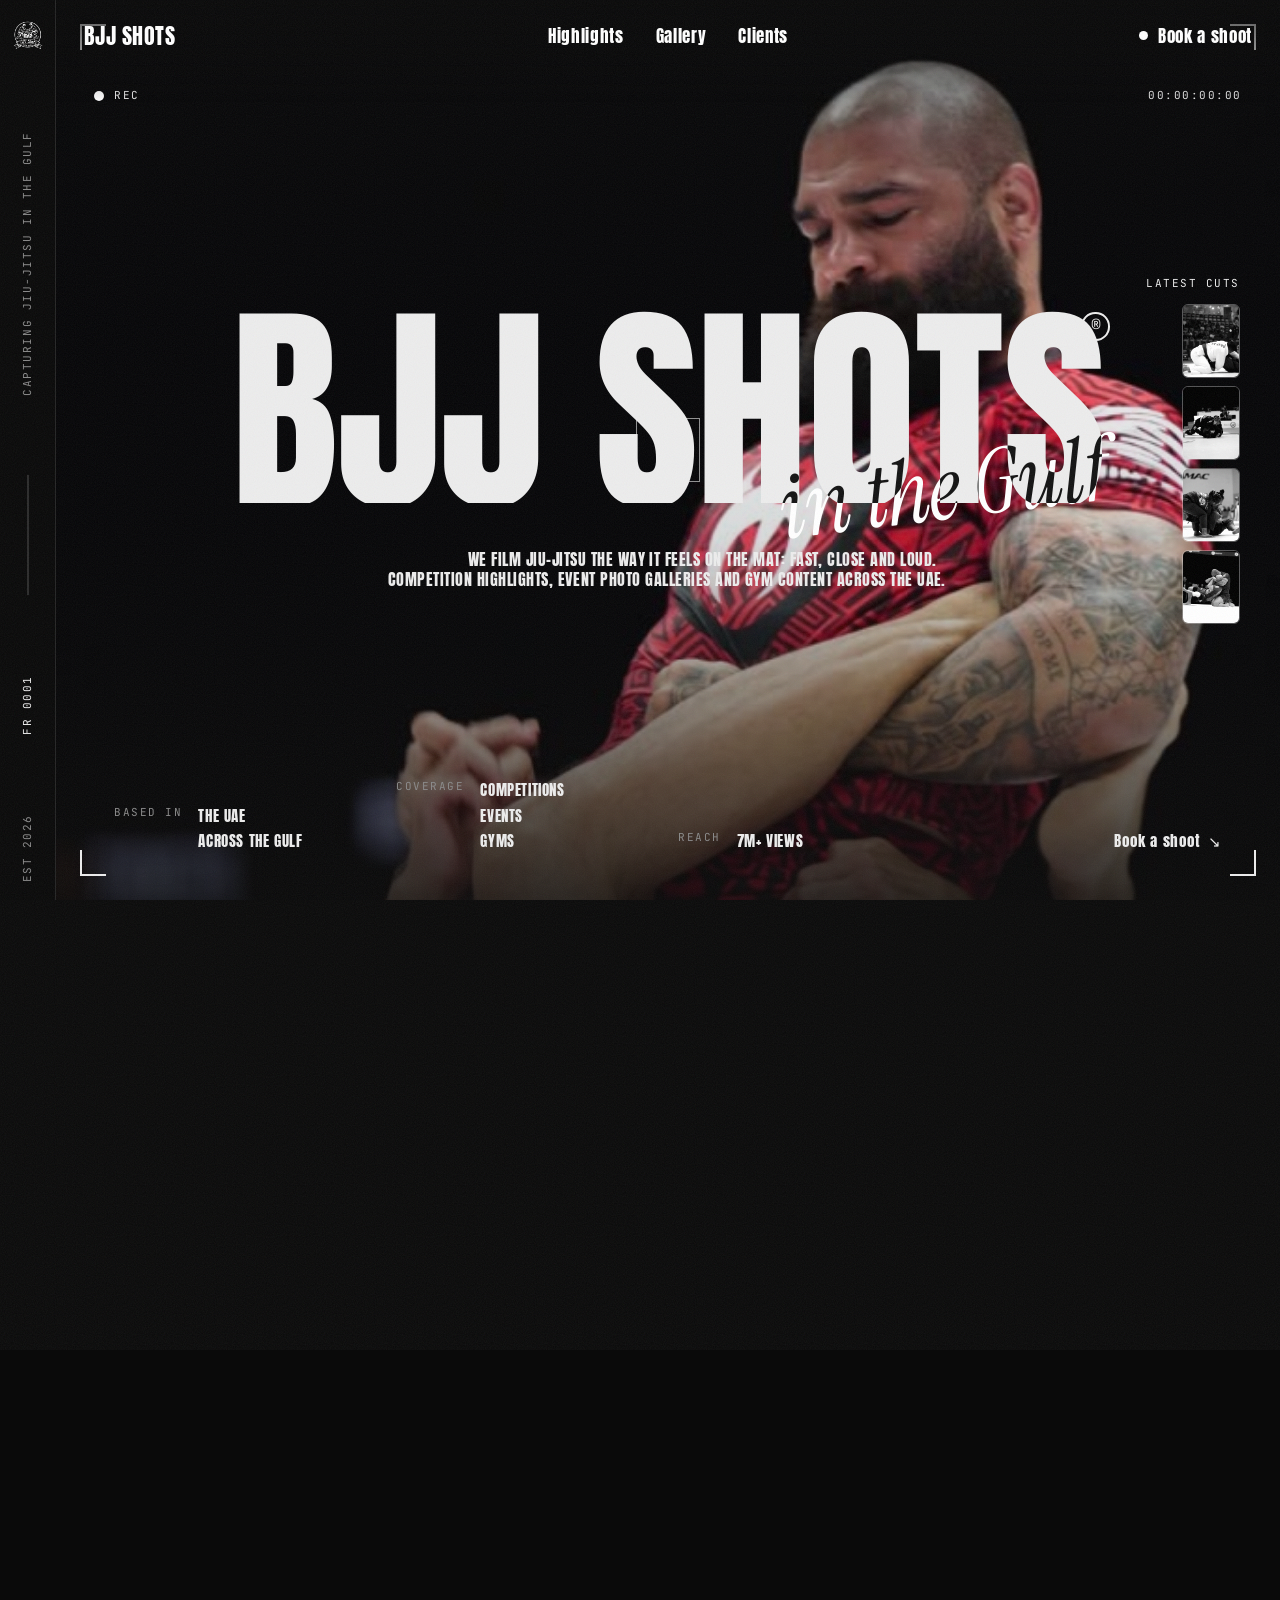
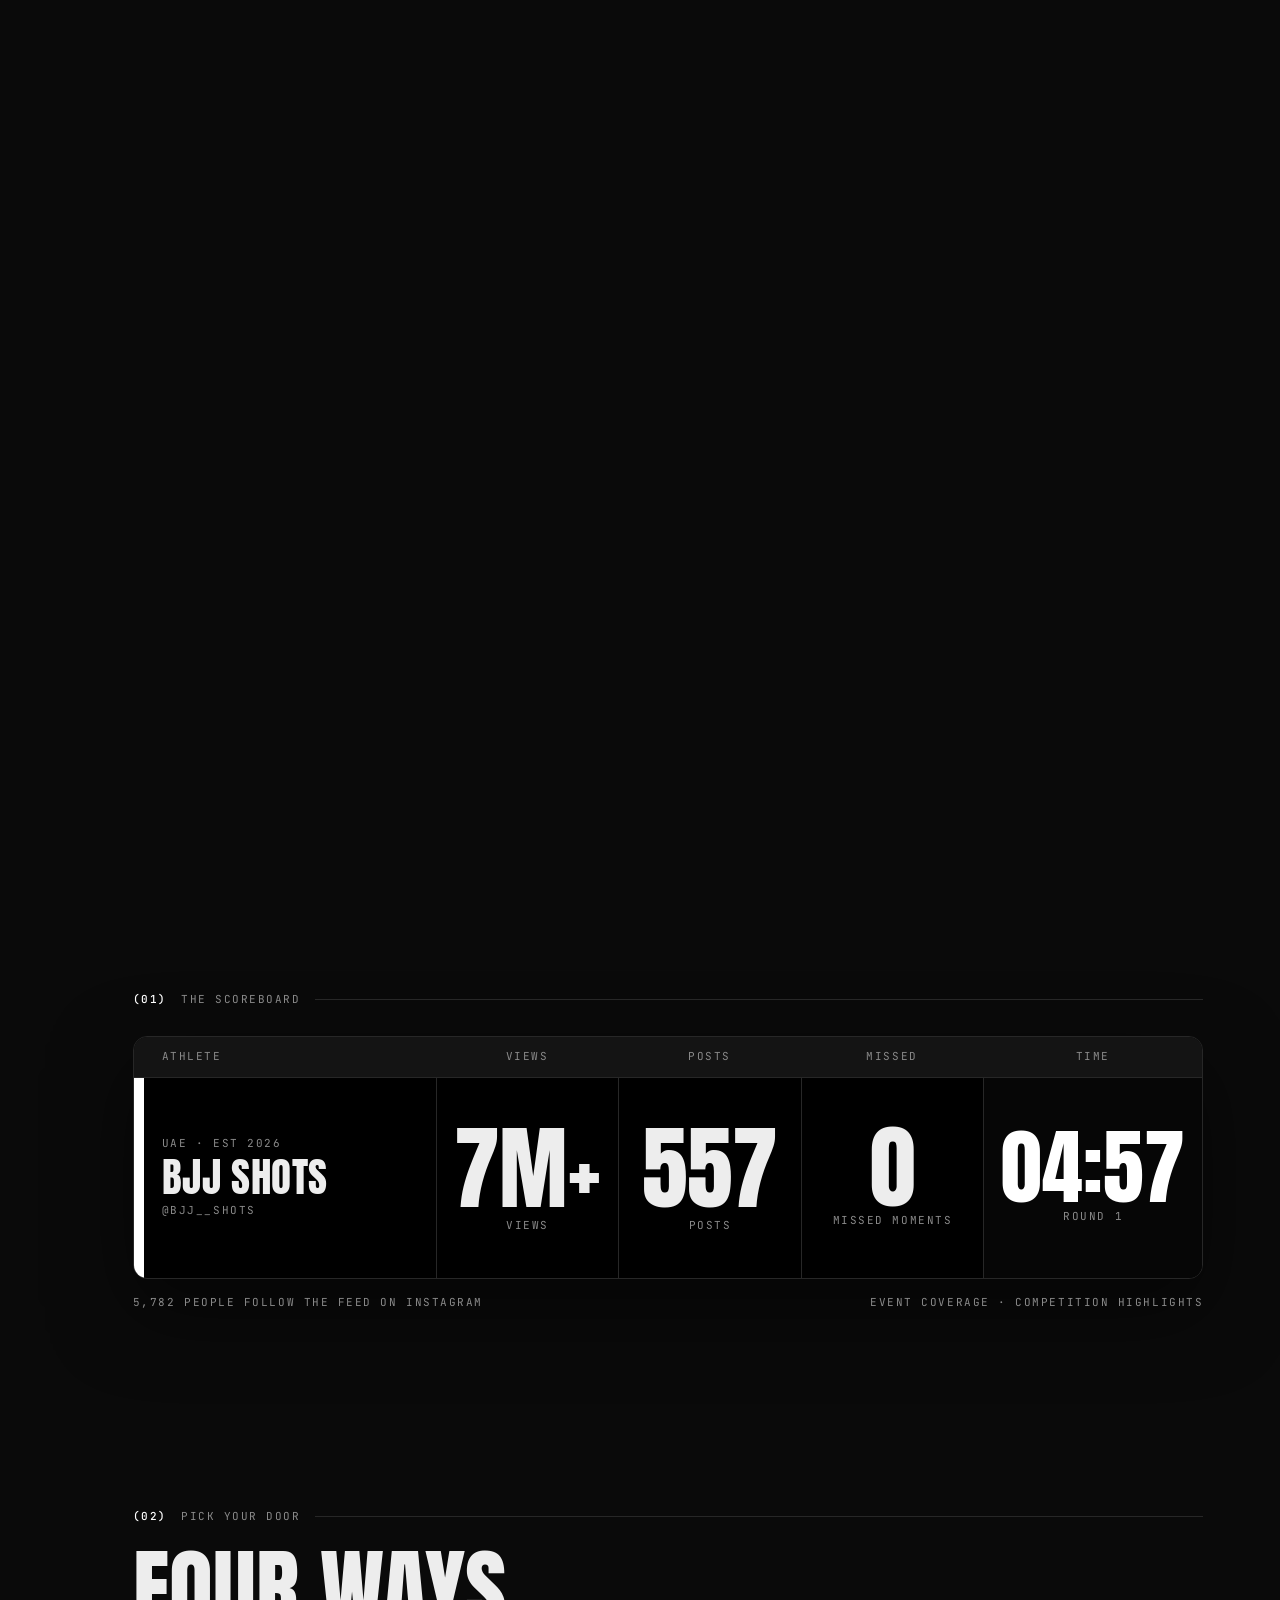
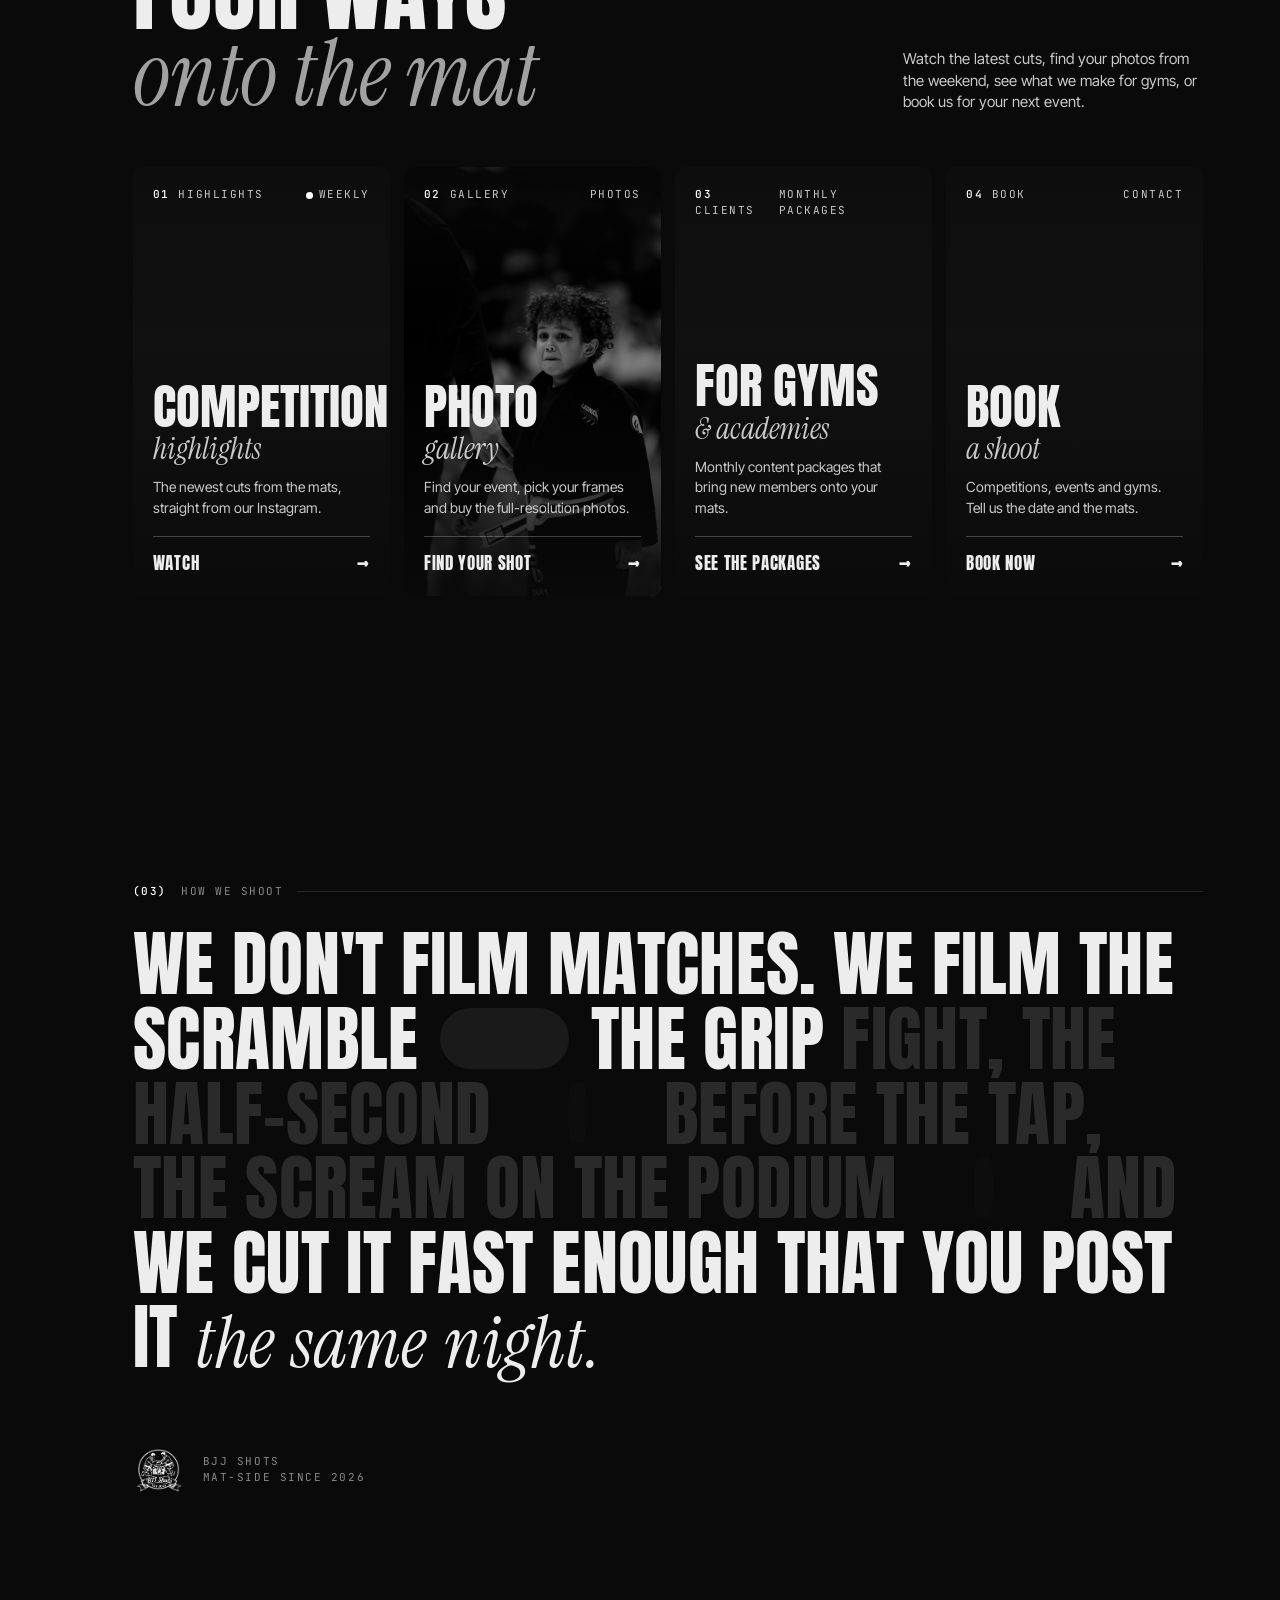
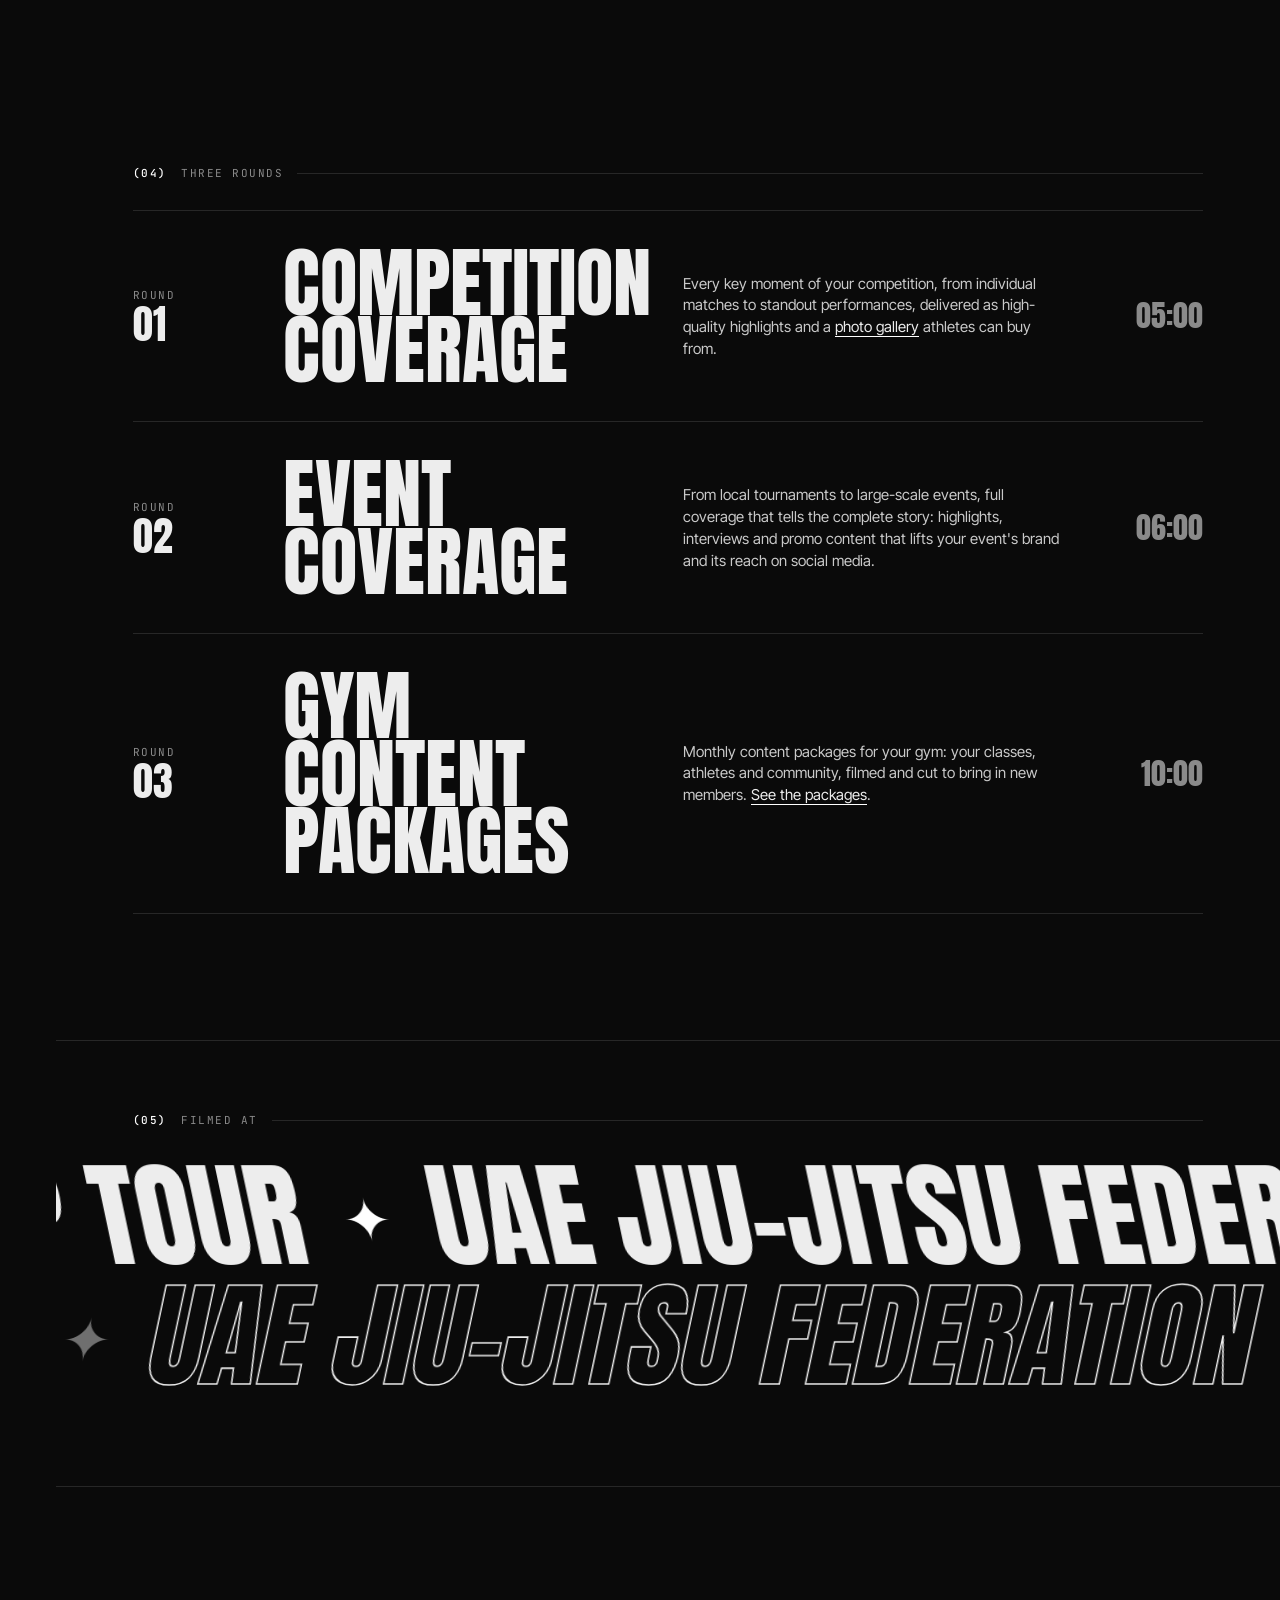
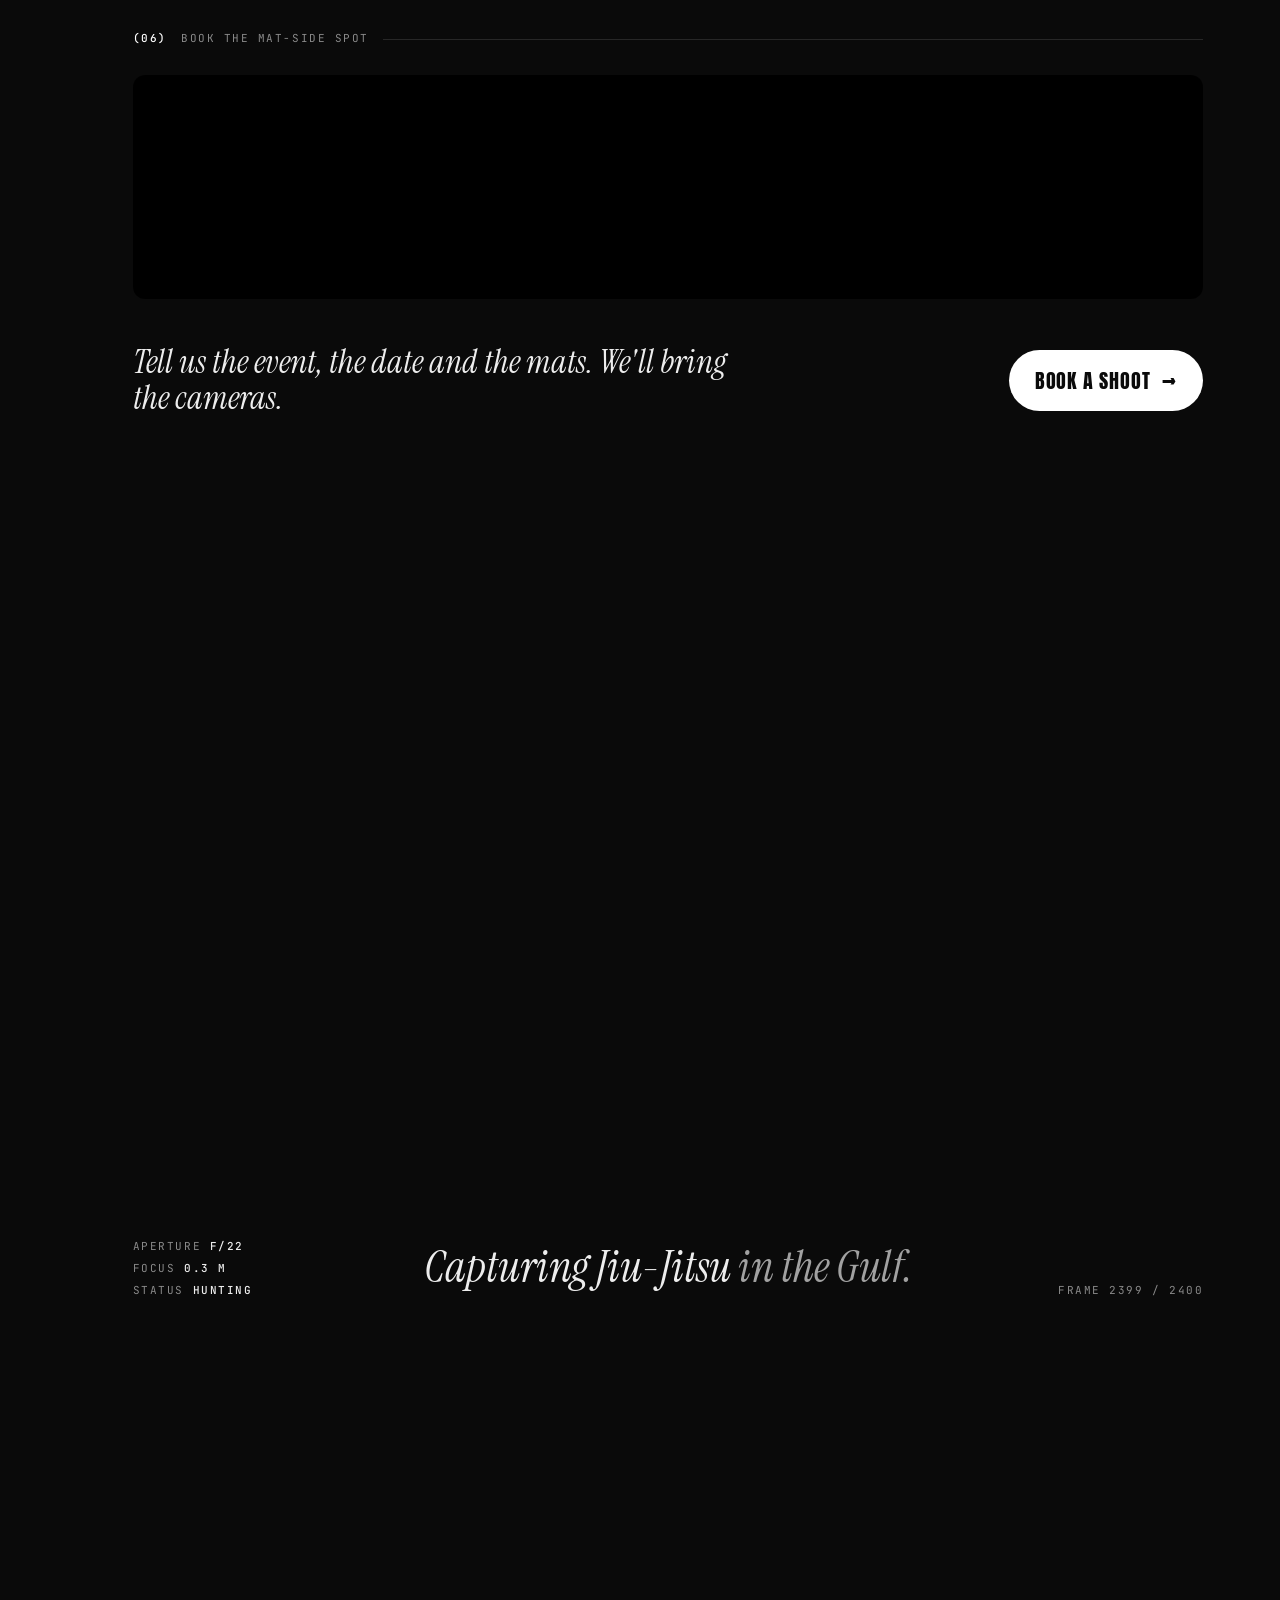
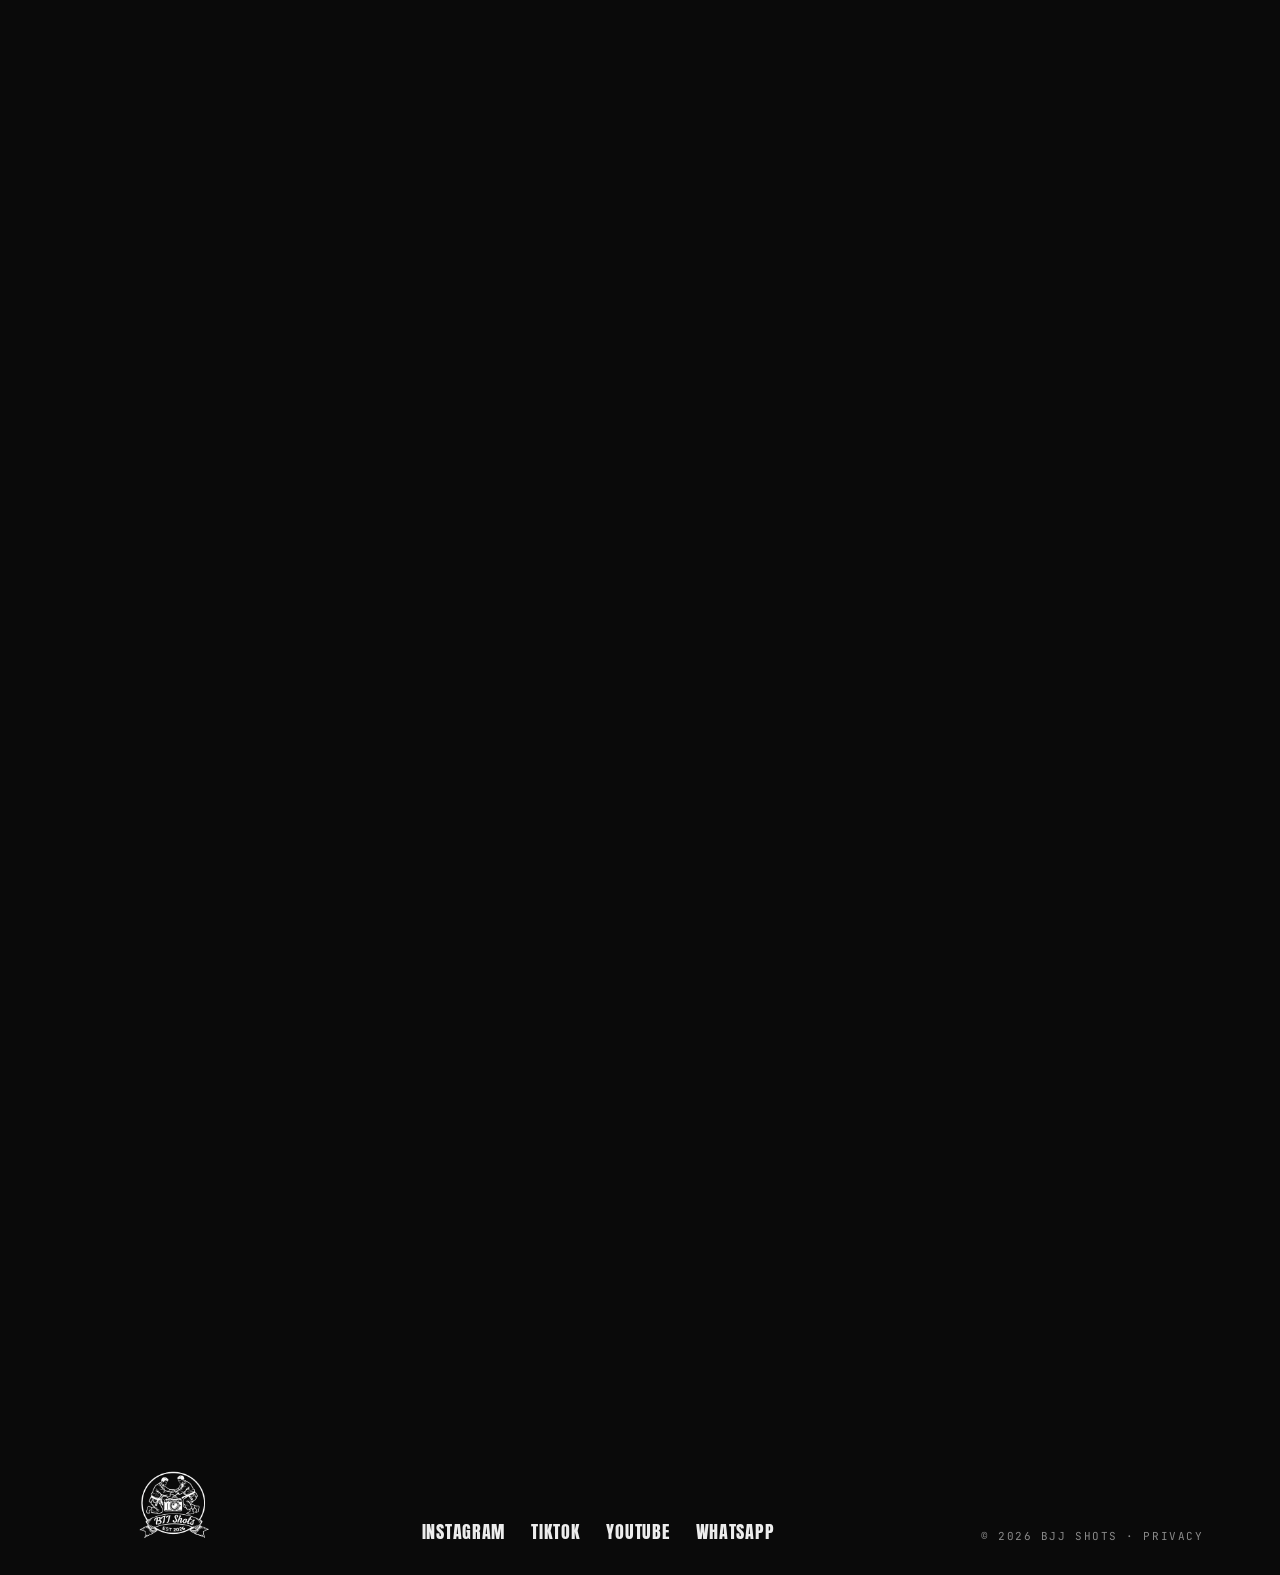
==== commit b61243ef: "Instagram sync script; home scoreboard reads data/instagram.json Co-Authored-By: Claude Opus 5.5 <no" ====
--- a/index.html
+++ b/index.html
@@ -500,10 +500,11 @@
   rd.addEventListener('pointerleave', () => { peek.classList.remove('on'); peekV.pause(); });
 });
 
-/* ---- the numbers (assets/config.js → stats) ---- */
+/* ---- the numbers: assets/config.js → stats, then data/instagram.json (posts + followers, written by the Instagram sync) ---- */
 const ST = Object.assign({ views: '7M+', posts: 557, followers: 5782 }, BJJ.CFG.stats);
 const fmt = v => typeof v === 'number' ? v.toLocaleString('en-US') : String(v);
-$$('[data-stat]').forEach(el => { if (!el.classList.contains('odo')) el.textContent = fmt(ST[el.dataset.stat]); });
+const paintStats = () => $$('[data-stat]').forEach(el => { if (!el.classList.contains('odo')) el.textContent = fmt(ST[el.dataset.stat]); });
+paintStats();
 
 /* ---- scoreboard: each digit is a column of 0-9 that scrolls up to its value, the right-hand digits spin longest ---- */
 function buildOdo(el, raw) {
@@ -516,14 +517,17 @@
   }).join('') + (suf ? `<span aria-hidden="true">${esc(suf)}</span>` : '');
 }
 const odos = $$('.odo[data-stat]');
-odos.forEach(el => buildOdo(el, fmt(ST[el.dataset.stat])));
+const live = json('data/instagram.json').then(d => {
+  if (Number.isFinite(d.posts) && d.posts > 0) ST.posts = d.posts;
+  if (Number.isFinite(d.followers) && d.followers > 0) ST.followers = d.followers;
+}).catch(() => {}).finally(() => { paintStats(); odos.forEach(el => buildOdo(el, fmt(ST[el.dataset.stat]))); });
 let clockT0 = 0;
 new IntersectionObserver((es, o) => es.forEach(e => {
   if (!e.isIntersecting) return;
-  odos.forEach(el => $$('.col', el).forEach((col, i) => {
+  live.then(() => requestAnimationFrame(() => odos.forEach(el => $$('.col', el).forEach((col, i) => {
     col.style.transition = reduce ? 'none' : `transform ${1.5 + i * .3}s cubic-bezier(.16,.84,.24,1) ${.1 + i * .05}s`;
     col.style.transform = `translateY(-${col.dataset.n}em)`;
-  }));
+  }))));
   clockT0 = performance.now(); o.disconnect();
 }), { threshold: .4 }).observe($('#board'));
 
